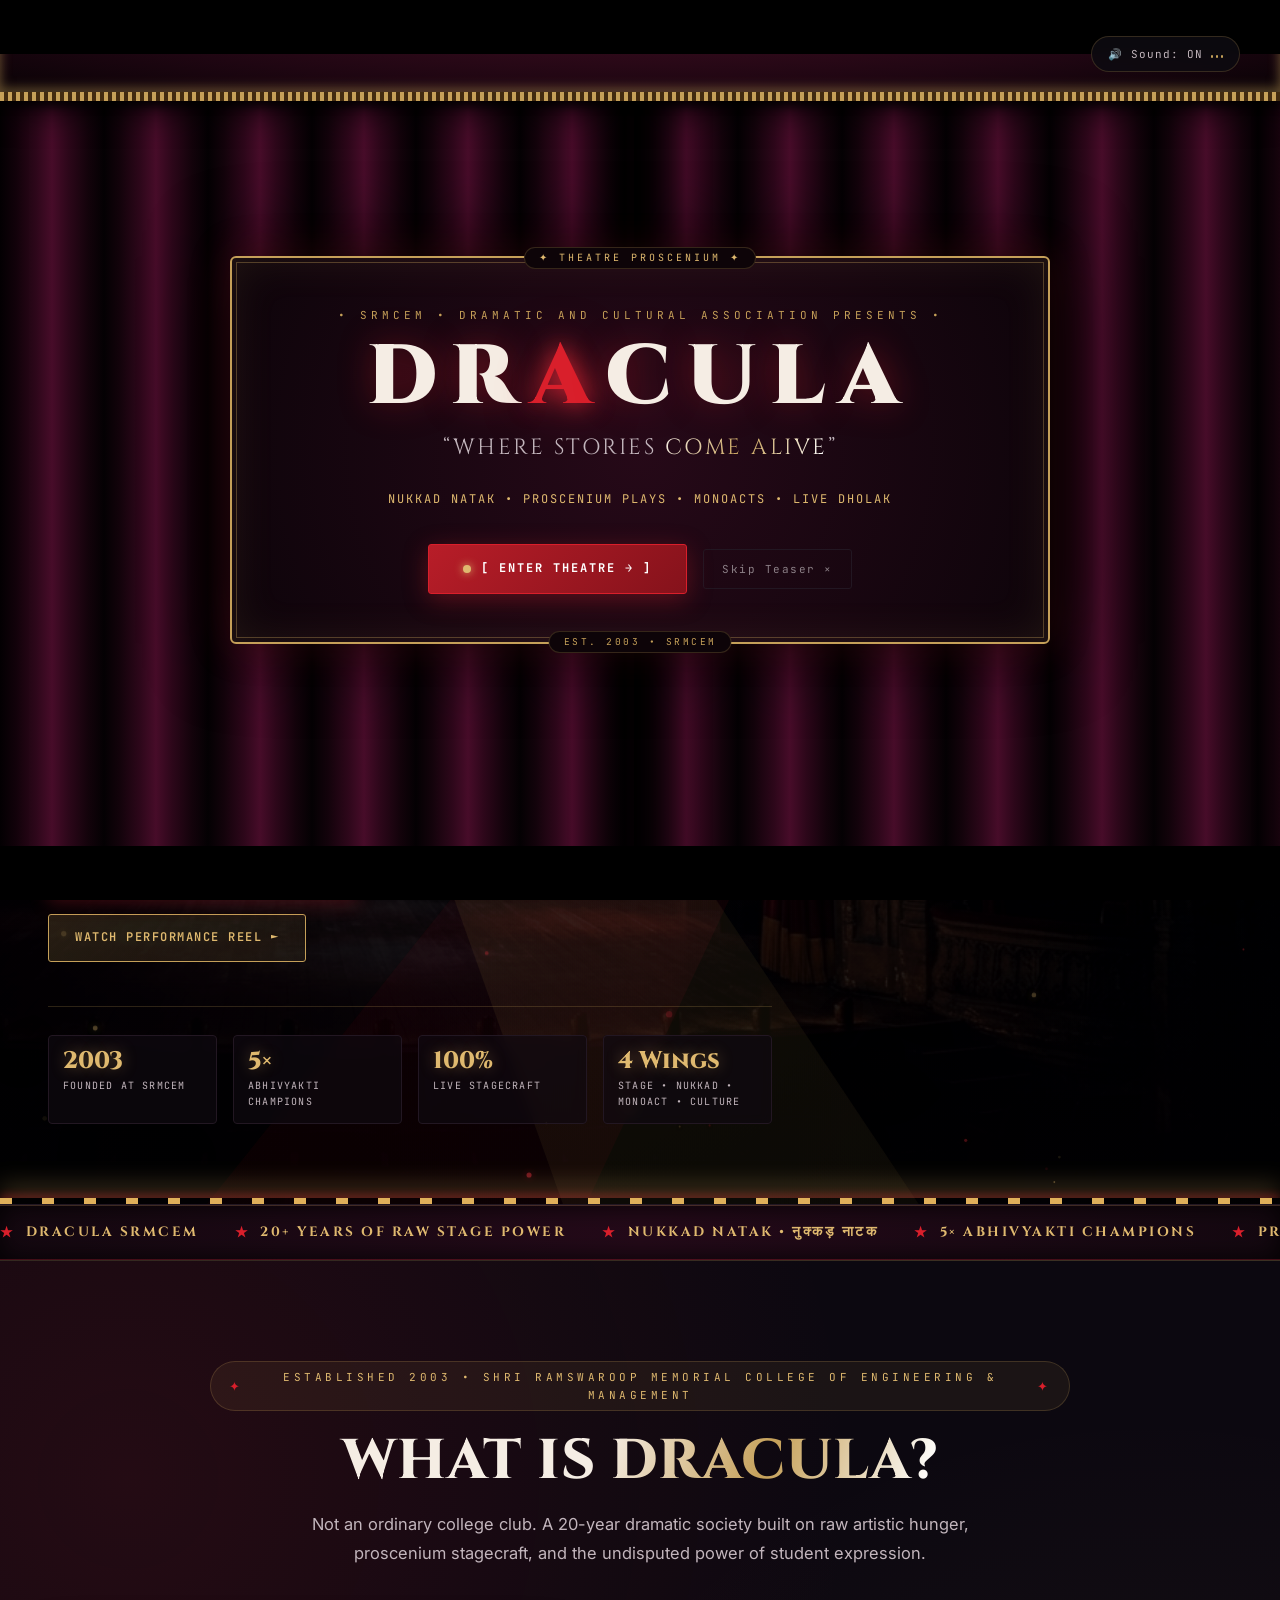
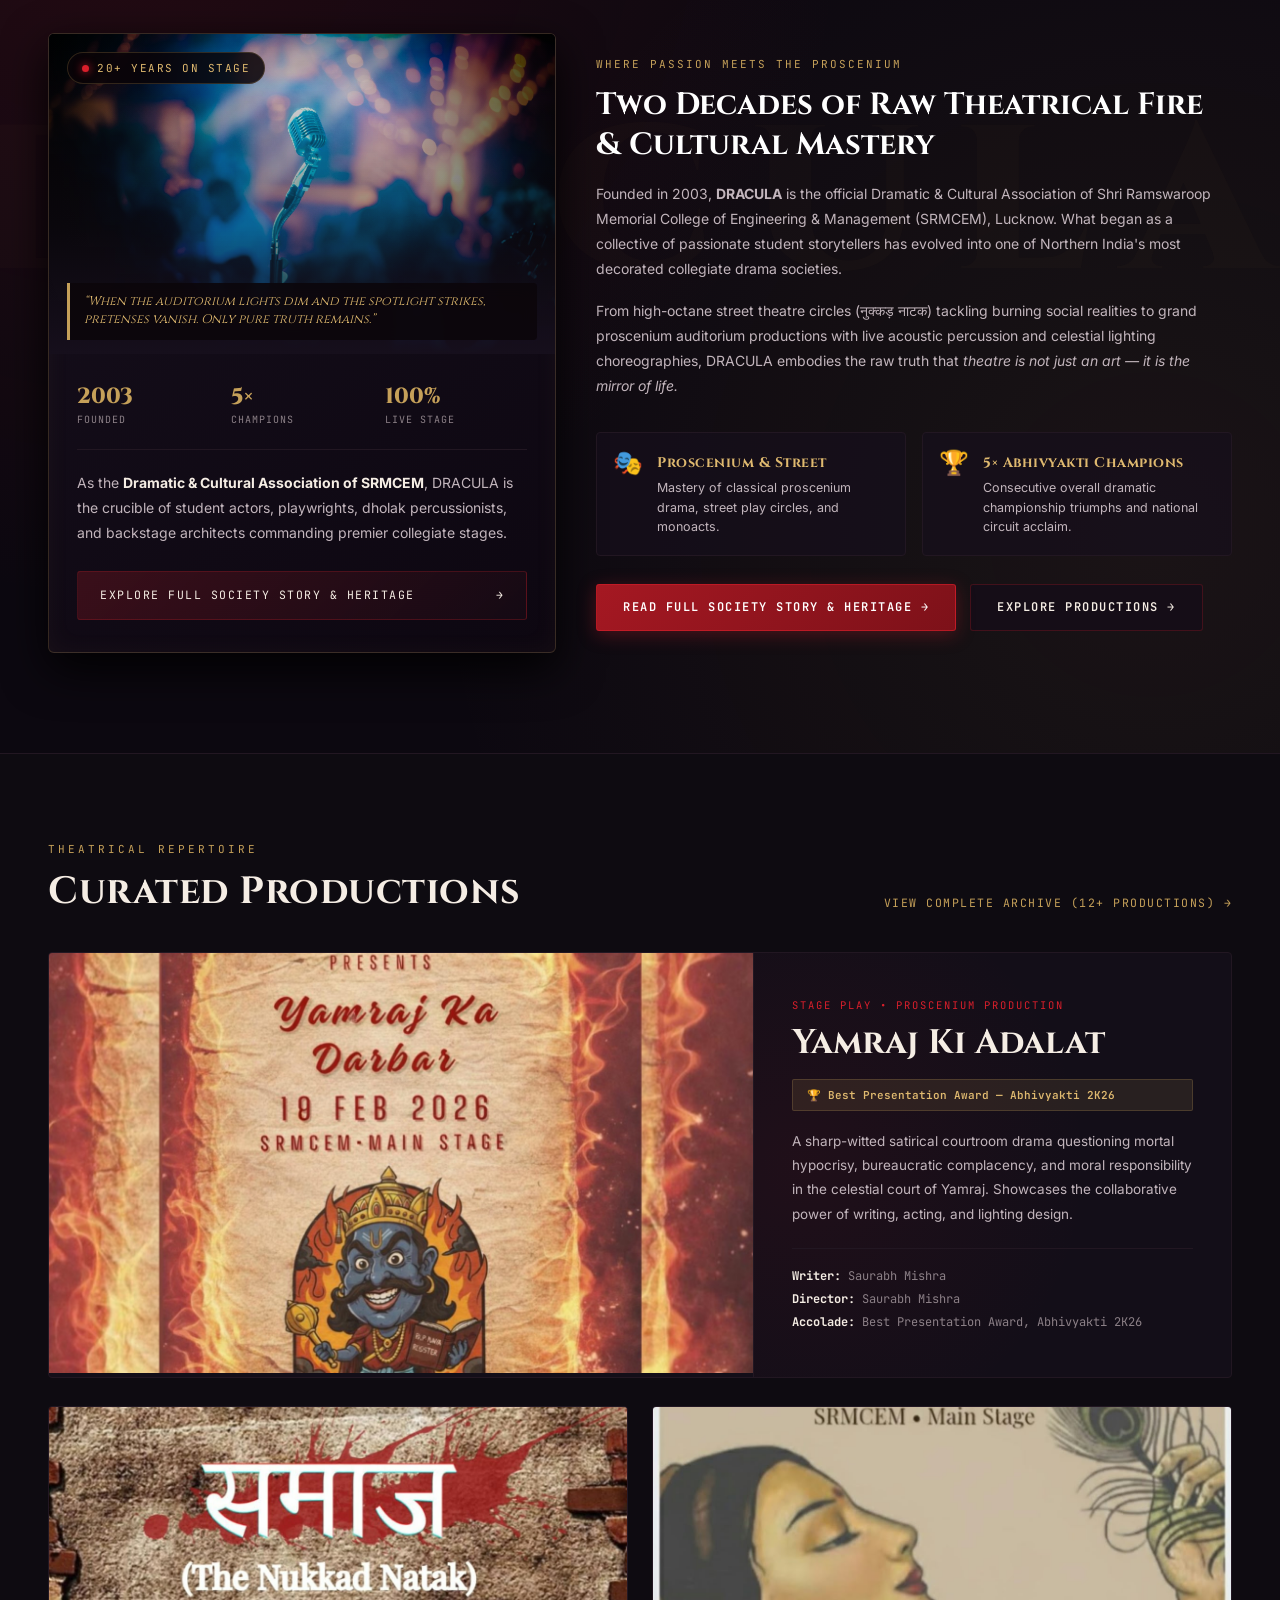
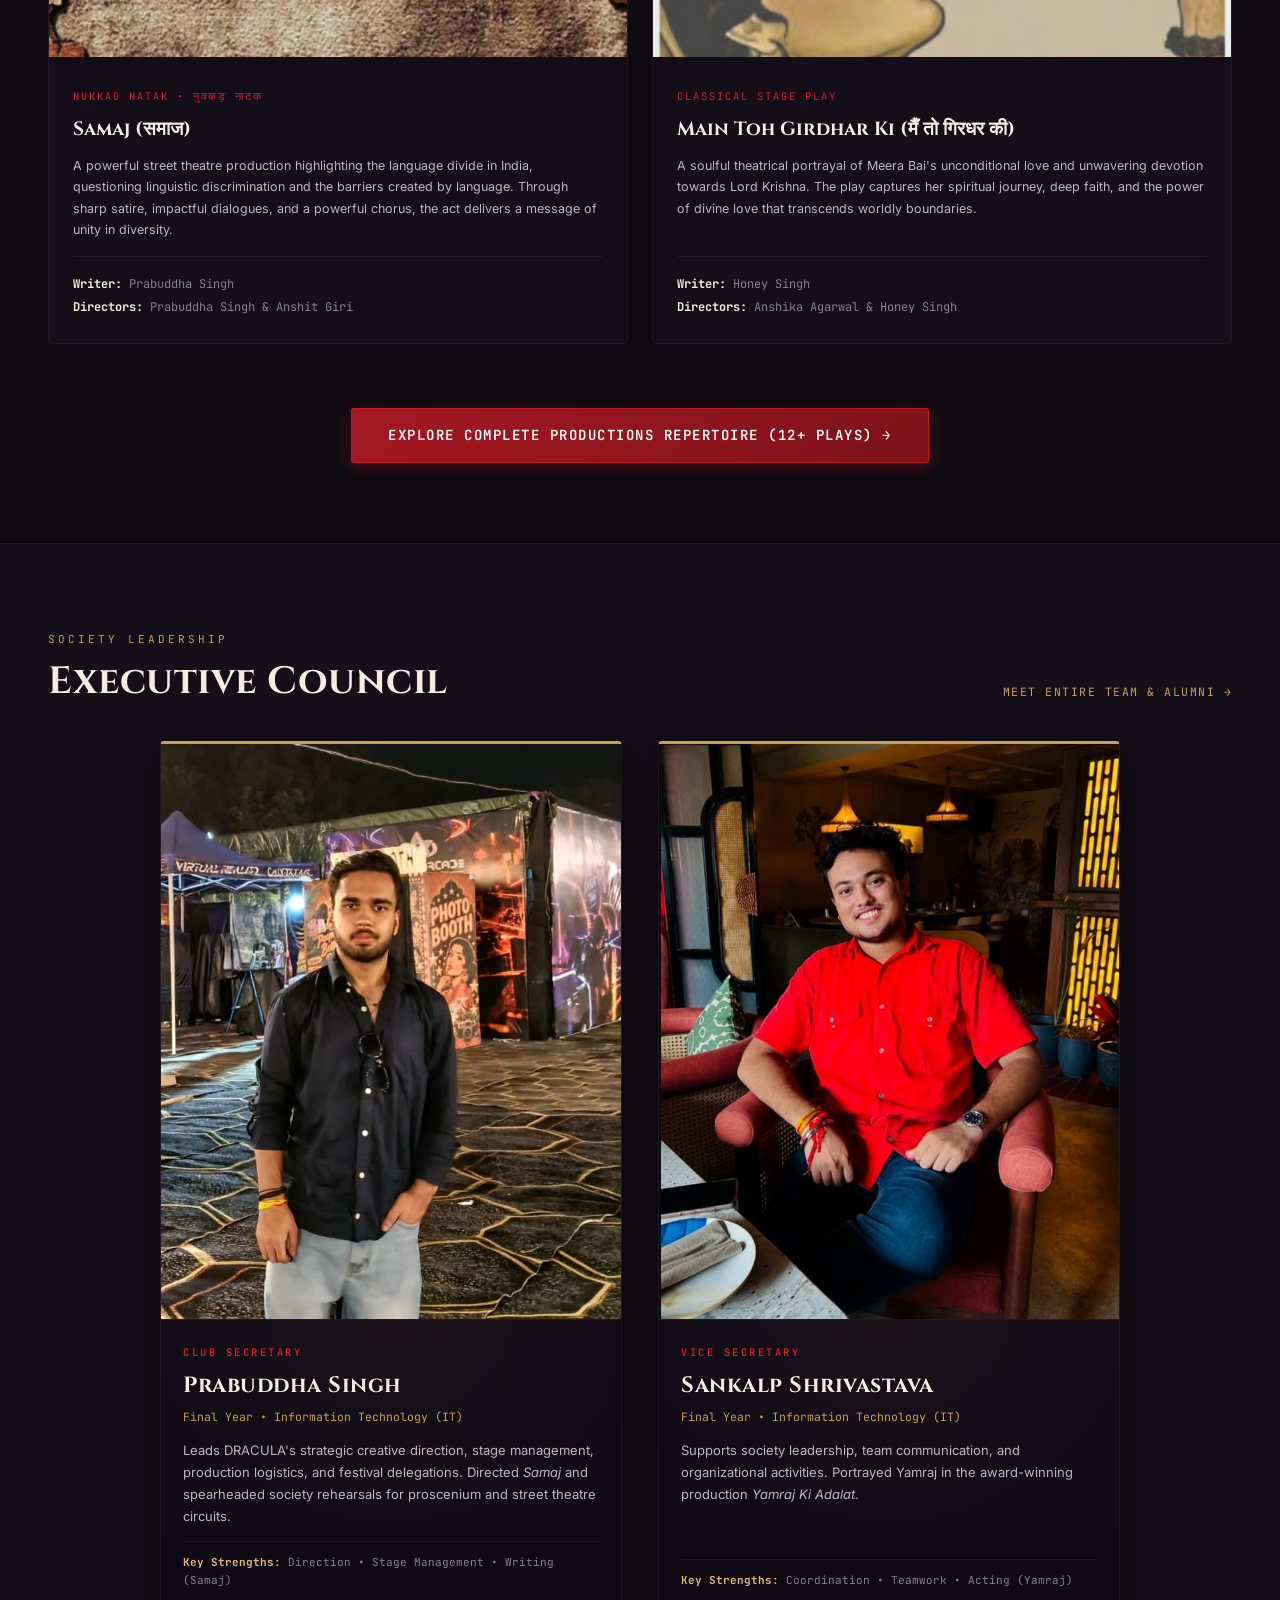
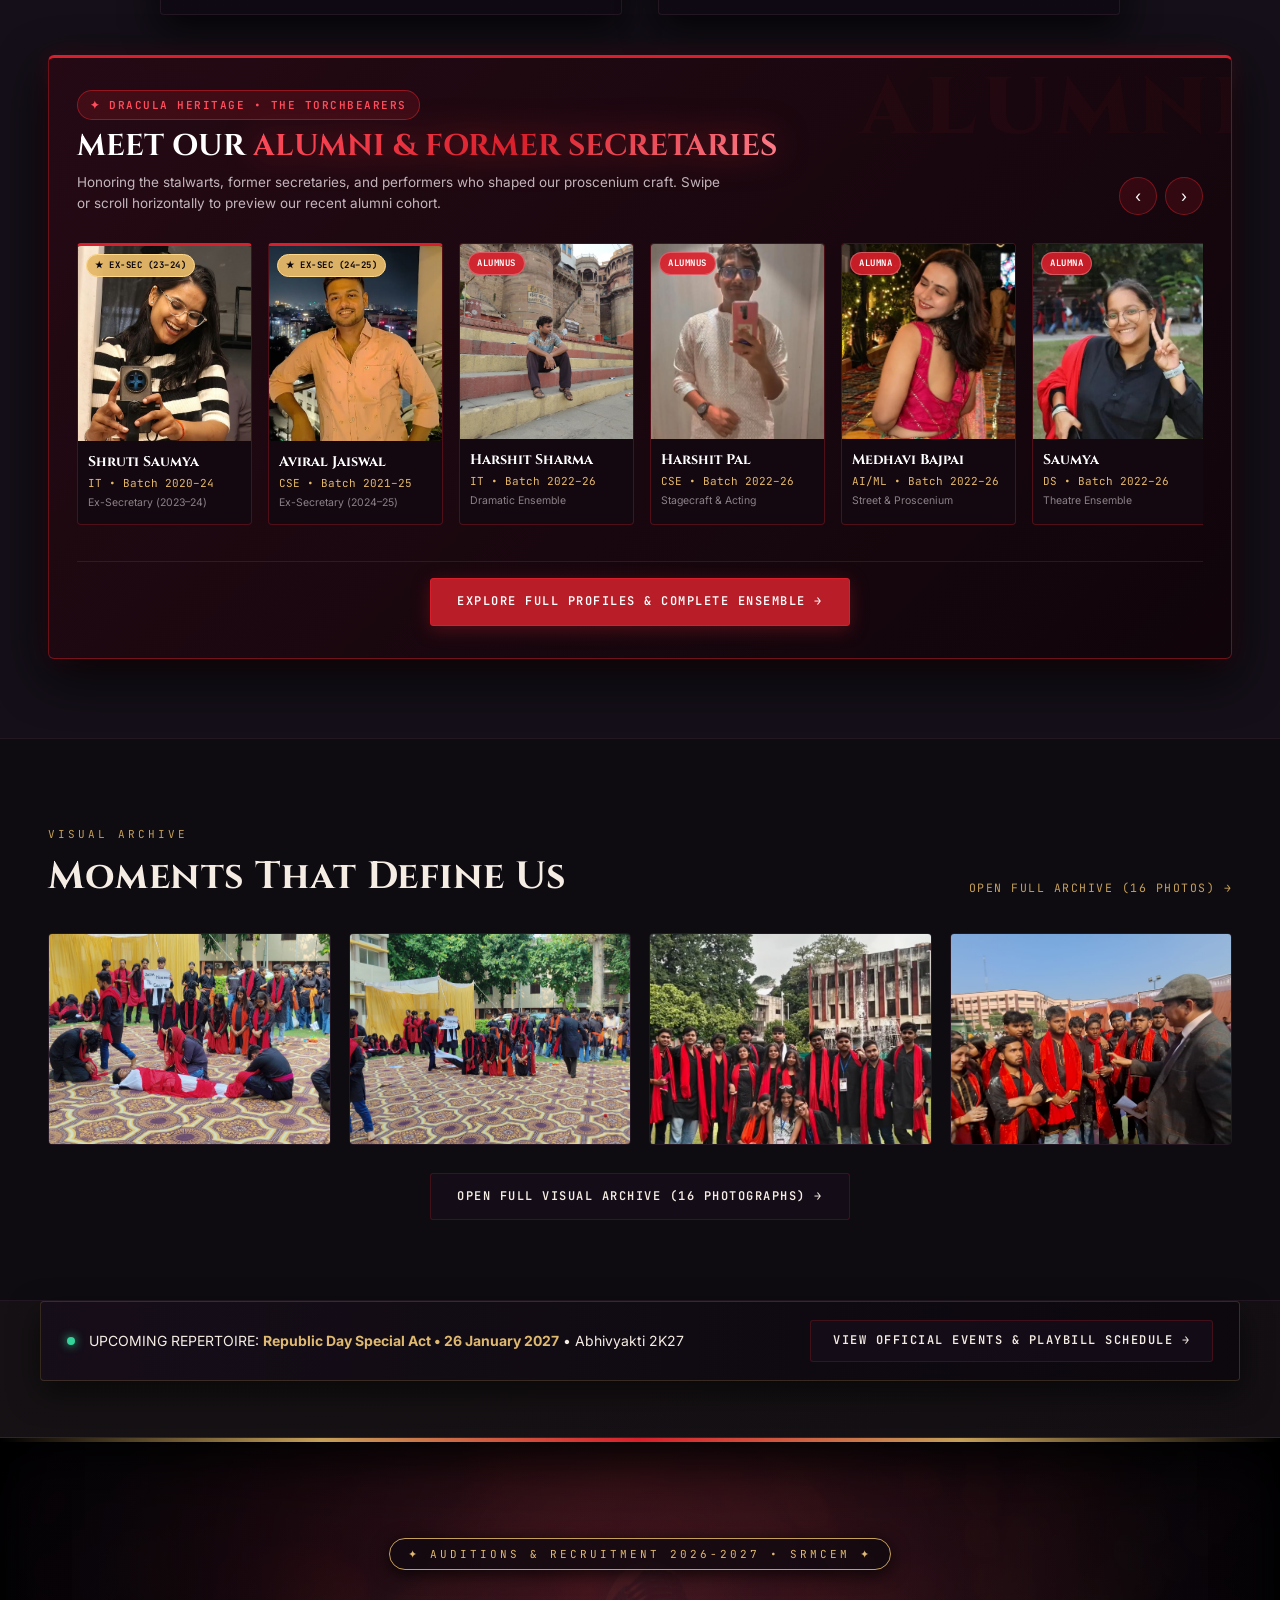
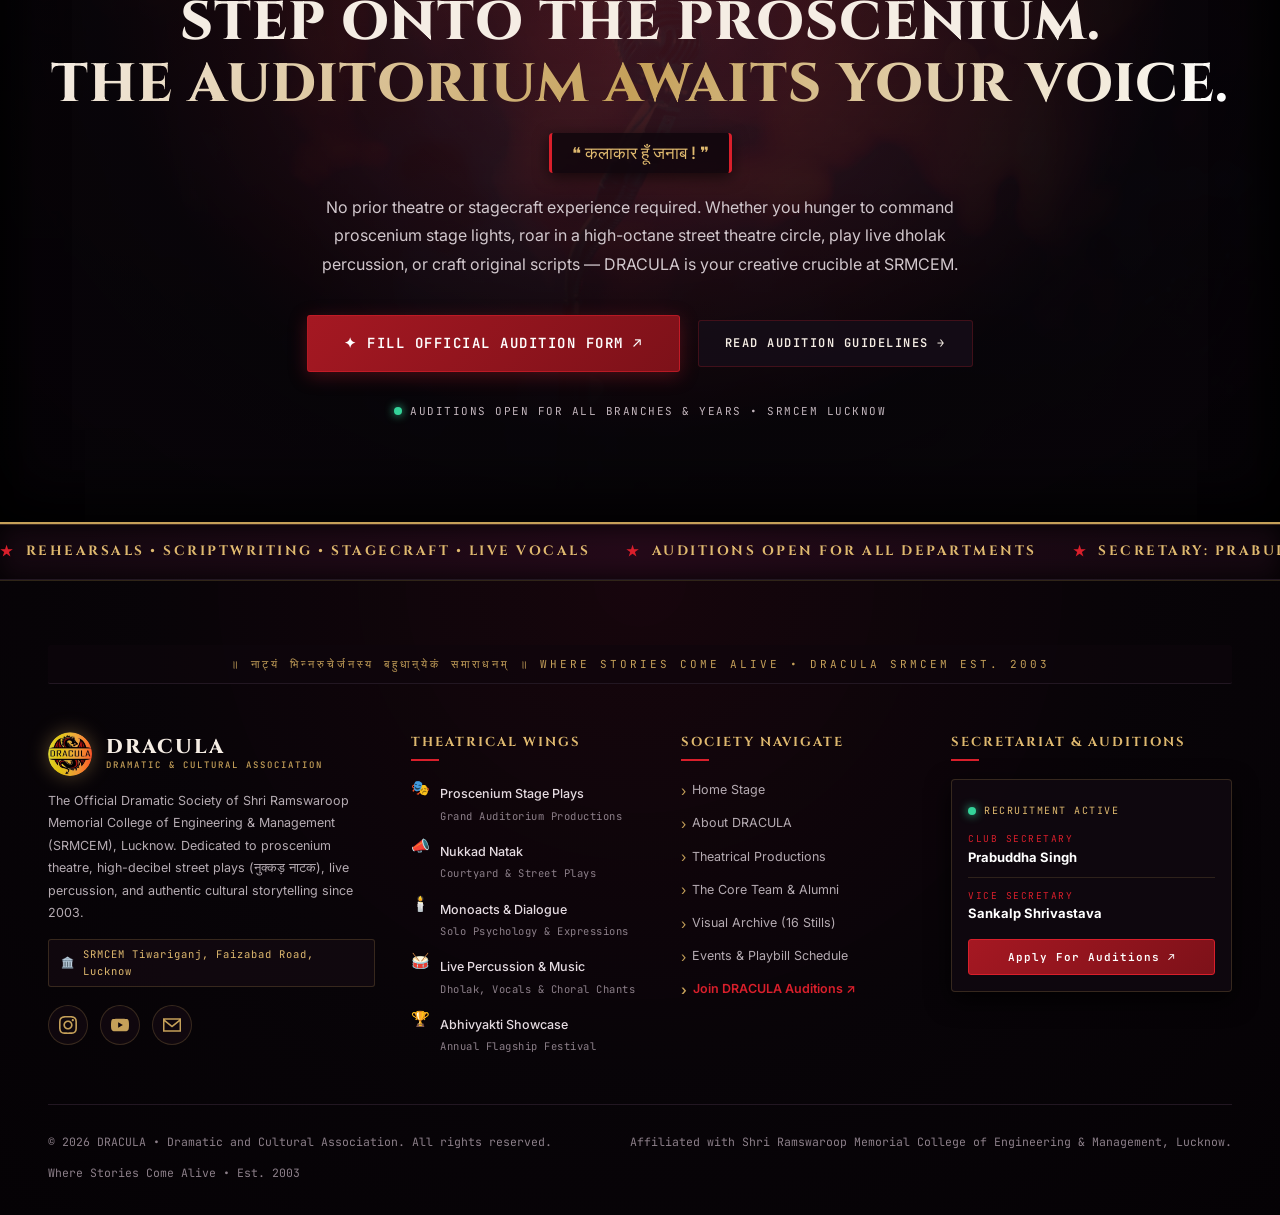
==== index.html @ 4e82a93a "feat(productions): update official descriptions, writers, and directors for Samaj, Main Toh Girdhar " ====
<!DOCTYPE html>
<html lang="en">
<head>
  <meta charset="UTF-8">
  <meta name="viewport" content="width=device-width, initial-scale=1.0">
  <title>DRACULA &mdash; Dramatic &amp; Cultural Association | SRMCEM</title>
  <meta name="description" content="DRACULA is the official Dramatic and Cultural Association of SRMCEM Lucknow. Established in 2003, presenting stage plays, nukkad natak, monoacts, and cultural expressions. 5x Abhivyakti Champions.">
  <link rel="stylesheet" href="style.css?v=20261102h">
  <link rel="icon" type="image/png" href="images/logo/dracula-logo.png">
</head>
<body>

  <!-- ========================================================
       CINEMATIC THEATRICAL TEASER INTRO OVERLAY
       (First Interface on Arrival; Replayable via Teaser button)
       ======================================================== -->
  <div class="intro-overlay" id="introOverlay">
    <div class="cinematic-letterbox-top"></div>
    <div class="cinematic-letterbox-bottom"></div>
    <div class="stage-spotlight-beam"></div>
    <canvas id="trailerEmberCanvas"></canvas>

    <!-- Top Velvet Drapery Valance -->
    <div class="theatre-valance"></div>

    <!-- Velvet Curtains -->
    <div class="intro-curtain left"></div>
    <div class="intro-curtain right"></div>

    <!-- Sound Toggle -->
    <button class="trailer-sound-toggle" id="soundToggleBtn" aria-label="Toggle Sound">&#128266; Sound: ON</button>

    <!-- Center Stage Teaser Title Sequence -->
    <div class="intro-center">
      <div class="intro-proscenium-frame">
        <div class="intro-presents">&bull; SRMCEM &bull; DRAMATIC AND CULTURAL ASSOCIATION PRESENTS &bull;</div>
        <h1 class="intro-title">DR<span class="intro-blood-a">A</span>CULA</h1>
        <p class="intro-tagline">&ldquo;WHERE STORIES <span class="shine-gold">COME ALIVE</span>&rdquo;</p>
        <div class="intro-act-text" id="trailerActText">A LEGACY OF EXPRESSION SINCE 2003...</div>

        <div class="intro-controls-row">
          <button class="intro-btn" id="enterTheatreBtn">
            <span class="btn-cue-dot"></span> [ ENTER THEATRE &rarr; ]
          </button>
          <button class="intro-skip-btn" id="skipIntroBtn">Skip Teaser &times;</button>
        </div>
      </div>
    </div>
  </div>

  <div class="site-wrapper">
    <!-- ========================================================
         TOPBAR NAVIGATION
         ======================================================== -->
    <header class="topbar">
      <a class="brand" href="index.html">
        <img src="images/logo/dracula-logo.png" alt="Dracula Logo" class="brand-logo-img">
        <span>DRACULA<small>DRAMATIC &amp; CULTURAL ASSOCIATION &bull; SRMCEM</small></span>
      </a>

      <nav class="nav" id="nav">
        <a class="active" href="index.html">Home</a>
        <a href="about.html">About</a>
        <a href="productions.html">Productions</a>
        <a href="team.html">Team</a>
        <a href="gallery.html">Gallery</a>
        <a href="events.html">Events</a>
        <button class="topbar-sound-btn" id="navSoundBtn" aria-label="Toggle Sound">&#128266; Sound: ON</button>
        <a class="join-pill" href="https://docs.google.com/forms/d/e/1FAIpQLScNVNNVYDhJS2Orz6kTbKbEXBGYG7ORQNZbVJI6dVX08TQCDQ/viewform" target="_blank" rel="noopener">Join DRACULA &#8599;</a>
        <a class="replay-btn replay-intro-btn" href="#" title="Replay Trailer">&#8634; Teaser</a>
      </nav>

      <button class="menu" id="menu" aria-label="Open menu">&#9776;</button>
    </header>

    <main>
      <!-- ========================================================
           HERO SECTION &mdash; PROSCENIUM THEATRICAL OPENING
           ======================================================== -->
      <section class="hero" id="hero">
        <div class="hero-stage-footlights" aria-hidden="true"></div>
        <div class="proscenium-arch"></div>
        <div class="stage-spotlight-follower"></div>
        <canvas id="heroStageCanvas" class="hero-stage-canvas"></canvas>
        <div class="hero-backdrop"></div>
        <div class="hero-copy">
          <div class="hero-eyebrow">
            <span>&#127917;</span> Dramatic &amp; Cultural Association &bull; SRMCEM Est. 2003
          </div>

          <div class="next-show-banner">
            <span class="next-show-pulse"></span>
            <span class="next-show-label">SEASON 2026-2027:</span>
            <strong>Now in Active Rehearsals</strong>
            <span class="next-show-date">&bull; Next: Republic Day Act (26 Jan 2027)</span>
          </div>

          <h1>WE DON'T JUST TELL STORIES. <span class="shine-gold">WE MAKE THEM COME ALIVE.</span></h1>
          
          <div class="theatre-hindi-callout">
            <span class="shloka-decor">&#10077;</span>
            <span class="hindi-text">&#2325;&#2354;&#2366;&#2325;&#2366;&#2352; &#2361;&#2370;&#2305; &#2332;&#2344;&#2366;&#2348; !</span>
            <span class="shloka-decor">&#10078;</span>
          </div>

          <p class="hero-sub">
            Where Stories Come Alive. From heart-pounding proscenium dramas to roaring street play circles, <em>DRACULA</em> is the crucible of expression, discipline, and storytelling at Shri Ramswaroop Memorial College of Engineering &amp; Management.
          </p>
          <div class="hero-actions">
            <a class="btn primary" href="https://docs.google.com/forms/d/e/1FAIpQLScNVNNVYDhJS2Orz6kTbKbEXBGYG7ORQNZbVJI6dVX08TQCDQ/viewform" target="_blank" rel="noopener">
              Join DRACULA &mdash; Audition Form &#8599;
            </a>
            <a class="btn" href="#productions">
              Explore Productions &darr;
            </a>
            <a class="btn gold" href="#" id="openVideoBtn">
              Watch Performance Reel &#9658;
            </a>
          </div>

          <div class="hero-badge-row">
            <div class="hero-badge-item">
              <strong class="counter-number" data-target="2003">2003</strong>
              <span>Founded at SRMCEM</span>
            </div>
            <div class="hero-badge-item">
              <strong class="counter-number" data-target="5">5&times;</strong>
              <span>Abhivyakti Champions</span>
            </div>
            <div class="hero-badge-item">
              <strong class="counter-number" data-target="100">100%</strong>
              <span>Live Stagecraft</span>
            </div>
            <div class="hero-badge-item">
              <strong class="counter-number" data-target="4">4 Wings</strong>
              <span>Stage &bull; Nukkad &bull; Monoact &bull; Culture</span>
            </div>
          </div>
        </div>
      </section>

      <!-- ========================================================
           INFINITE THEATRICAL MARQUEE STRIP
           ======================================================== -->
      <div class="theatre-marquee-strip" aria-hidden="true">
        <div class="theatre-marquee-track">
          <span><span class="star">&#9733;</span> DRACULA SRMCEM</span>
          <span><span class="star">&#9733;</span> 20+ YEARS OF RAW STAGE POWER</span>
          <span><span class="star">&#9733;</span> NUKKAD NATAK &bull; &#2344;&#2369;&#2325;&#2381;&#2325;&#2337;&#2364; &#2344;&#2366;&#2335;&#2325;</span>
          <span><span class="star">&#9733;</span> 5&times; ABHIVYAKTI CHAMPIONS</span>
          <span><span class="star">&#9733;</span> PROSCENIUM STAGE PLAYS</span>
          <span><span class="star">&#9733;</span> MONOACTS &amp; DIALOGUE</span>
          <span><span class="star">&#9733;</span> LIVE DHOLAK &amp; VOCAL CHORUS</span>
          <span><span class="star">&#9733;</span> WHERE STORIES COME ALIVE</span>
          <!-- Seamless loop clone -->
          <span><span class="star">&#9733;</span> DRACULA SRMCEM</span>
          <span><span class="star">&#9733;</span> 20+ YEARS OF RAW STAGE POWER</span>
          <span><span class="star">&#9733;</span> NUKKAD NATAK &bull; &#2344;&#2369;&#2325;&#2381;&#2325;&#2337;&#2364; &#2344;&#2366;&#2335;&#2325;</span>
          <span><span class="star">&#9733;</span> 5&times; ABHIVYAKTI CHAMPIONS</span>
          <span><span class="star">&#9733;</span> PROSCENIUM STAGE PLAYS</span>
          <span><span class="star">&#9733;</span> MONOACTS &amp; DIALOGUE</span>
          <span><span class="star">&#9733;</span> LIVE DHOLAK &amp; VOCAL CHORUS</span>
          <span><span class="star">&#9733;</span> WHERE STORIES COME ALIVE</span>
        </div>
      </div>

      <!-- ========================================================
           CURATED THEATRICAL ABOUT SPOTLIGHT
           ======================================================== -->
      <section class="royal-about-showcase" id="about">
        <div class="royal-section-watermark">DRACULA</div>
        <div class="royal-about-container">
          <div class="royal-section-header">
            <div class="royal-crest-pill">
              <span class="crest-sparkle">&#10022;</span>
              ESTABLISHED 2003 &bull; SHRI RAMSWAROOP MEMORIAL COLLEGE OF ENGINEERING &amp; MANAGEMENT
              <span class="crest-sparkle">&#10022;</span>
            </div>
            <h2 class="royal-section-title">
              WHAT IS <span class="shine-gold">DRACULA?</span>
            </h2>
            <p class="royal-section-subtitle">
              Not an ordinary college club. A 20-year dramatic society built on raw artistic hunger, proscenium stagecraft, and the undisputed power of student expression.
            </p>
          </div>

          <div class="royal-about-split">
            <!-- LEFT: PROSCENIUM STAGEPORTAL CARD -->
            <div class="royal-stageportal-card tilt-card">
              <div class="card-glare"></div>
              <div class="stageportal-img-wrap">
                <img src="images/hero/grand-theatre.jpg" alt="DRACULA Proscenium Stage at SRMCEM" class="stageportal-img">
                <div class="stageportal-vignette"></div>
                <div class="stageportal-badge">
                  <span class="live-dot"></span> 20+ YEARS ON STAGE
                </div>
                <div class="stageportal-quote-strip">
                  <p>&ldquo;When the auditorium lights dim and the spotlight strikes, pretenses vanish. Only pure truth remains.&rdquo;</p>
                </div>
              </div>
              <div class="stageportal-body">
                <div class="stageportal-meta-row">
                  <div class="meta-item">
                    <span class="meta-num counter-number" data-target="2003">2003</span>
                    <span class="meta-lbl">Founded</span>
                  </div>
                  <div class="meta-item">
                    <span class="meta-num counter-number" data-target="5">5&times;</span>
                    <span class="meta-lbl">Champions</span>
                  </div>
                  <div class="meta-item">
                    <span class="meta-num counter-number" data-target="100">100%</span>
                    <span class="meta-lbl">Live Stage</span>
                  </div>
                </div>
                <p class="stageportal-desc">
                  As the <strong>Dramatic &amp; Cultural Association of SRMCEM</strong>, DRACULA is the crucible of student actors, playwrights, dholak percussionists, and backstage architects commanding premier collegiate stages.
                </p>
                <a class="royal-cta-btn" href="about.html">
                  <span>Explore Full Society Story &amp; Heritage</span>
                  <span class="btn-arrow">&rarr;</span>
                </a>
              </div>
            </div>

            <!-- RIGHT: ELEGANT EDITORIAL INTRODUCTION (MINIMAL & BALANCED) -->
            <div class="royal-about-editorial">
              <div class="eyebrow" style="color:var(--drac-gold); font-size:11px; letter-spacing:2px; margin-bottom:12px;">WHERE PASSION MEETS THE PROSCENIUM</div>
              <h3 style="font-family:var(--font-cinzel); font-size:clamp(22px, 2.4vw, 32px); color:#fff; line-height:1.3; margin-bottom:16px;">
                Two Decades of Raw Theatrical Fire &amp; Cultural Mastery
              </h3>
              <p style="font-size:14px; color:var(--drac-text-secondary); line-height:1.8; margin-bottom:16px;">
                Founded in 2003, <strong>DRACULA</strong> is the official Dramatic &amp; Cultural Association of Shri Ramswaroop Memorial College of Engineering &amp; Management (SRMCEM), Lucknow. What began as a collective of passionate student storytellers has evolved into one of Northern India's most decorated collegiate drama societies.
              </p>
              <p style="font-size:14px; color:var(--drac-text-secondary); line-height:1.8; margin-bottom:20px;">
                From high-octane street theatre circles (&#2344;&#2369;&#2325;&#2381;&#2325;&#2337;&#2364; &#2344;&#2366;&#2335;&#2325;) tackling burning social realities to grand proscenium auditorium productions with live acoustic percussion and celestial lighting choreographies, DRACULA embodies the raw truth that <em>theatre is not just an art &mdash; it is the mirror of life.</em>
              </p>

              <div class="royal-about-highlights-grid">
                <div class="highlight-item">
                  <span class="highlight-icon">&#127917;</span>
                  <div>
                    <strong>Proscenium &amp; Street</strong>
                    <p>Mastery of classical proscenium drama, street play circles, and monoacts.</p>
                  </div>
                </div>
                <div class="highlight-item">
                  <span class="highlight-icon">&#127942;</span>
                  <div>
                    <strong>5&times; Abhivyakti Champions</strong>
                    <p>Consecutive overall dramatic championship triumphs and national circuit acclaim.</p>
                  </div>
                </div>
              </div>

              <div style="margin-top:28px; display:flex; flex-wrap:wrap; gap:14px;">
                <a class="btn primary" href="about.html">Read Full Society Story &amp; Heritage &rarr;</a>
                <a class="btn" href="productions.html">Explore Productions &rarr;</a>
              </div>
            </div>
          </div>
        </div>
      </section>

      <!-- ========================================================
           CURATED THEATRICAL PORTFOLIO (PRODUCTIONS HIGHLIGHTS)
           ======================================================== -->
      <section class="portfolio-section" id="productions">
        <div class="portfolio-container">
          <div class="section-head">
            <div>
              <span class="eyebrow">Theatrical Repertoire</span>
              <h2>Curated Productions</h2>
            </div>
            <a class="text-link" href="productions.html">View Complete Archive (12+ Productions) &rarr;</a>
          </div>

          <div class="portfolio-layout">
            <!-- 01. Flagship Spotlight: Yamraj Ki Adalat -->
            <article class="featured-prod-hero" data-prod="yamraj">
              <div class="featured-prod-img-wrap">
                <img src="images/productions/yamraj-ki-adalat.jpg" alt="Yamraj Ki Adalat Stage Play Climax">
              </div>
              <div class="featured-prod-content">
                <span class="prod-tag">Stage Play &bull; Proscenium Production</span>
                <h3>Yamraj Ki Adalat</h3>
                <div class="prod-award-badge">
                  &#127942; Best Presentation Award &mdash; Abhivyakti 2K26
                </div>
                <p>
                  A sharp-witted satirical courtroom drama questioning mortal hypocrisy, bureaucratic complacency, and moral responsibility in the celestial court of Yamraj. Showcases the collaborative power of writing, acting, and lighting design.
                </p>
                <div class="prod-credits-list">
                  <div><strong>Writer:</strong> Saurabh Mishra</div>
                  <div><strong>Director:</strong> Saurabh Mishra</div>
                  <div><strong>Accolade:</strong> Best Presentation Award, Abhivyakti 2K26</div>
                </div>
              </div>
            </article>

            <!-- Curated Signature Highlights: Samaj & Main Toh Girdhar Ki -->
            <div class="prod-secondary-grid" style="grid-template-columns:repeat(auto-fit, minmax(min(100%, 320px), 1fr));">
              <!-- Samaj (&#2360;&#2350;&#2366;&#2332;) -->
              <article class="prod-card" data-prod="samaj">
                <div class="prod-card-img-wrap">
                  <img src="images/productions/samaj.jpg" alt="Samaj Nukkad Natak Street Play">
                </div>
                <div class="prod-card-body">
                  <div>
                    <span class="prod-tag">Nukkad Natak &bull; &#2344;&#2369;&#2325;&#2381;&#2325;&#2337;&#2364; &#2344;&#2366;&#2335;&#2325;</span>
                    <h4>Samaj (&#2360;&#2350;&#2366;&#2332;)</h4>
                    <p>
                      A powerful street theatre production highlighting the language divide in India, questioning linguistic discrimination and the barriers created by language. Through sharp satire, impactful dialogues, and a powerful chorus, the act delivers a message of unity in diversity.
                    </p>
                  </div>
                  <div class="prod-credits-list">
                    <div><strong>Writer:</strong> Prabuddha Singh</div>
                    <div><strong>Directors:</strong> Prabuddha Singh &amp; Anshit Giri</div>
                  </div>
                </div>
              </article>

              <!-- Main Toh Girdhar Ki -->
              <article class="prod-card" data-prod="girdhar">
                <div class="prod-card-img-wrap">
                  <img src="images/productions/girdhar.jpg" alt="Main Toh Girdhar Ki Stage Play">
                </div>
                <div class="prod-card-body">
                  <div>
                    <span class="prod-tag">Classical Stage Play</span>
                    <h4>Main Toh Girdhar Ki (&#2350;&#2376;&#2305; &#2340;&#2379; &#2327;&#2367;&#2352;&#2343;&#2352; &#2325;&#2368;)</h4>
                    <p>
                      A soulful theatrical portrayal of Meera Bai's unconditional love and unwavering devotion towards Lord Krishna. The play captures her spiritual journey, deep faith, and the power of divine love that transcends worldly boundaries.
                    </p>
                  </div>
                  <div class="prod-credits-list">
                    <div><strong>Writer:</strong> Honey Singh</div>
                    <div><strong>Directors:</strong> Anshika Agarwal &amp; Honey Singh</div>
                  </div>
                </div>
              </article>
            </div>

            <!-- Direct Gateway to Complete Repertoire -->
            <div style="text-align:center; margin-top:36px;">
              <a class="btn primary" href="productions.html" style="font-size:14px; padding:15px 36px;">
                Explore Complete Productions Repertoire (12+ Plays) &rarr;
              </a>
            </div>
          </div>
        </div>
      </section>

      <!-- ========================================================
           CORE TEAM SECTION &mdash; EXECUTIVE LEADERSHIP
           ======================================================== -->
      <section class="team-section" id="team">
        <div class="team-container">
          <div class="section-head">
            <div>
              <span class="eyebrow">Society Leadership</span>
              <h2>Executive Council</h2>
            </div>
            <a class="text-link" href="team.html">Meet Entire Team &amp; Alumni &rarr;</a>
          </div>

          <div class="team-executive-grid">
            <!-- 01. Prabuddha Singh -->
            <article class="team-person-card">
              <div class="team-person-img-wrap">
                <img src="images/team/prabuddha.jpg" alt="Prabuddha Singh &mdash; Club Secretary" class="person-img-prabuddha">
              </div>
              <div class="team-person-details">
                <div>
                  <div class="team-role-eyebrow">CLUB SECRETARY</div>
                  <h3 class="team-person-name">Prabuddha Singh</h3>
                  <div class="team-dept-year">Final Year &bull; Information Technology (IT)</div>
                  <p class="team-person-bio">
                    Leads DRACULA's strategic creative direction, stage management, production logistics, and festival delegations. Directed <em>Samaj</em> and spearheaded society rehearsals for proscenium and street theatre circuits.
                  </p>
                </div>
                <div class="team-key-credits">
                  <strong>Key Strengths:</strong> Direction &bull; Stage Management &bull; Writing (Samaj)
                </div>
              </div>
            </article>

            <!-- 02. Sankalp Shrivastava -->
            <article class="team-person-card">
              <div class="team-person-img-wrap">
                <img src="images/team/member-2.jpg" alt="Sankalp Shrivastava &mdash; Vice Secretary" class="person-img-sankalp">
              </div>
              <div class="team-person-details">
                <div>
                  <div class="team-role-eyebrow">VICE SECRETARY</div>
                  <h3 class="team-person-name">Sankalp Shrivastava</h3>
                  <div class="team-dept-year">Final Year &bull; Information Technology (IT)</div>
                  <p class="team-person-bio">
                    Supports society leadership, team communication, and organizational activities. Portrayed Yamraj in the award-winning production <em>Yamraj Ki Adalat</em>.
                  </p>
                </div>
                <div class="team-key-credits">
                  <strong>Key Strengths:</strong> Coordination &bull; Teamwork &bull; Acting (Yamraj)
                </div>
              </div>
            </article>
          </div>

                    <!-- ALUMNI SPOTLIGHT: CRIMSON RED PREVIEW WITH HORIZONTAL SIDE-SCROLL -->
          <div class="alumni-preview-section theatre-reveal" id="alumniPreview">
            <div class="alumni-preview-header">
              <div>
                <span class="alumni-red-badge">&#10022; DRACULA HERITAGE &bull; THE TORCHBEARERS</span>
                <h3 class="alumni-preview-title">
                  MEET OUR <span class="shine-crimson">ALUMNI &amp; FORMER SECRETARIES</span>
                </h3>
                <p class="alumni-preview-lead">
                  Honoring the stalwarts, former secretaries, and performers who shaped our proscenium craft. Swipe or scroll horizontally to preview our recent alumni cohort.
                </p>
              </div>
              <div class="alumni-scroll-nav-btns" aria-label="Scroll alumni">
                <button class="alumni-scroll-arrow" id="alumniScrollPrev" title="Previous Alumni" aria-label="Previous Alumni">&lsaquo;</button>
                <button class="alumni-scroll-arrow" id="alumniScrollNext" title="Next Alumni" aria-label="Next Alumni">&rsaquo;</button>
              </div>
            </div>

            <!-- HORIZONTAL SNAP-SCROLL TRACK -->
            <div class="alumni-scroll-track" id="alumniScrollTrack">
              <!-- 01. Shruti Saumya (Former Secretary 2023-24) -->
              <a class="alumni-scroll-card sec-card" href="team.html#alumni" title="Shruti Saumya &mdash; Ex-Secretary (2023&ndash;24)">
                <div class="alumni-scroll-img-wrap">
                  <img src="images/team/SHRUTI.jpg" alt="Shruti Saumya" class="alumni-img-shruti" loading="lazy">
                  <span class="alumni-scroll-badge gold-badge">&#9733; Ex-Sec (23&ndash;24)</span>
                </div>
                <div class="alumni-scroll-info">
                  <div class="alumni-scroll-name">Shruti Saumya</div>
                  <div class="alumni-scroll-dept">IT &bull; Batch 2020&ndash;24</div>
                  <div class="alumni-scroll-batch">Ex-Secretary (2023&ndash;24)</div>
                </div>
              </a>

              <!-- 02. Aviral Jaiswal (Former Secretary 2024-25) -->
              <a class="alumni-scroll-card sec-card" href="team.html#alumni" title="Aviral Jaiswal &mdash; Ex-Secretary (2024&ndash;25)">
                <div class="alumni-scroll-img-wrap">
                  <img src="images/team/AVIRAL.jpg" alt="Aviral Jaiswal" class="alumni-img-aviral" loading="lazy">
                  <span class="alumni-scroll-badge gold-badge">&#9733; Ex-Sec (24&ndash;25)</span>
                </div>
                <div class="alumni-scroll-info">
                  <div class="alumni-scroll-name">Aviral Jaiswal</div>
                  <div class="alumni-scroll-dept">CSE &bull; Batch 2021&ndash;25</div>
                  <div class="alumni-scroll-batch">Ex-Secretary (2024&ndash;25)</div>
                </div>
              </a>

              <!-- 03. Harshit Sharma -->
              <a class="alumni-scroll-card" href="team.html#alumni" title="Harshit Sharma &mdash; Alumnus">
                <div class="alumni-scroll-img-wrap">
                  <img src="images/team/HARSHIT-SHARMA.jpg" alt="Harshit Sharma" class="alumni-img-harshit-sharma" loading="lazy">
                  <span class="alumni-scroll-badge">Alumnus</span>
                </div>
                <div class="alumni-scroll-info">
                  <div class="alumni-scroll-name">Harshit Sharma</div>
                  <div class="alumni-scroll-dept">IT &bull; Batch 2022&ndash;26</div>
                  <div class="alumni-scroll-batch">Dramatic Ensemble</div>
                </div>
              </a>

              <!-- 04. Harshit Pal -->
              <a class="alumni-scroll-card" href="team.html#alumni" title="Harshit Pal &mdash; Alumnus">
                <div class="alumni-scroll-img-wrap">
                  <img src="images/team/HARSHIT-PAL.jpg" alt="Harshit Pal" class="alumni-img-harshit-pal" loading="lazy">
                  <span class="alumni-scroll-badge">Alumnus</span>
                </div>
                <div class="alumni-scroll-info">
                  <div class="alumni-scroll-name">Harshit Pal</div>
                  <div class="alumni-scroll-dept">CSE &bull; Batch 2022&ndash;26</div>
                  <div class="alumni-scroll-batch">Stagecraft &amp; Acting</div>
                </div>
              </a>

              <!-- 05. Medhavi Bajpai -->
              <a class="alumni-scroll-card" href="team.html#alumni" title="Medhavi Bajpai &mdash; Alumna">
                <div class="alumni-scroll-img-wrap">
                  <img src="images/team/MEDHAVI.jpg" alt="Medhavi Bajpai" class="alumni-img-medhavi" loading="lazy">
                  <span class="alumni-scroll-badge">Alumna</span>
                </div>
                <div class="alumni-scroll-info">
                  <div class="alumni-scroll-name">Medhavi Bajpai</div>
                  <div class="alumni-scroll-dept">AI/ML &bull; Batch 2022&ndash;26</div>
                  <div class="alumni-scroll-batch">Street &amp; Proscenium</div>
                </div>
              </a>

              <!-- 06. Saumya -->
              <a class="alumni-scroll-card" href="team.html#alumni" title="Saumya &mdash; Alumna">
                <div class="alumni-scroll-img-wrap">
                  <img src="images/team/SAUMYA.jpg" alt="Saumya" class="alumni-img-saumya" loading="lazy">
                  <span class="alumni-scroll-badge">Alumna</span>
                </div>
                <div class="alumni-scroll-info">
                  <div class="alumni-scroll-name">Saumya</div>
                  <div class="alumni-scroll-dept">DS &bull; Batch 2022&ndash;26</div>
                  <div class="alumni-scroll-batch">Theatre Ensemble</div>
                </div>
              </a>

              <!-- 07. Honey Singh -->
              <a class="alumni-scroll-card" href="team.html#alumni" title="Honey Singh &mdash; Alumna">
                <div class="alumni-scroll-img-wrap">
                  <img src="images/team/HONEY.jpg" alt="Honey Singh" class="alumni-img-honey" loading="lazy">
                  <span class="alumni-scroll-badge">Alumna</span>
                </div>
                <div class="alumni-scroll-info">
                  <div class="alumni-scroll-name">Honey Singh</div>
                  <div class="alumni-scroll-dept">BBA &bull; Batch 2023&ndash;26</div>
                  <div class="alumni-scroll-batch">Direction &amp; Coordination</div>
                </div>
              </a>

              <!-- 08. Explore All Final Card -->
              <a class="alumni-scroll-more-card" href="team.html#alumni" title="Explore Full Team &amp; Complete Ensemble">
                <div class="alumni-scroll-more-icon">&#127917;</div>
                <strong>Full Ensemble &amp; Crew</strong>
                <span>View all alumni bios, past leaders &amp; complete stage force &rarr;</span>
              </a>
            </div>

            <!-- FOOTER WITH RED CTA BUTTON -->
            <div class="alumni-preview-footer">
              <a class="btn primary btn-crimson-solid" href="team.html#alumni">
                Explore Full Profiles &amp; Complete Ensemble &rarr;
              </a>
            </div>
          </div>
        </div>
      </section>

      <!-- ========================================================
           VISUAL CHRONICLE &mdash; REAL PHOTOGRAPH ARCHIVE HIGHLIGHTS
           ======================================================== -->
      <section class="gallery-section" id="gallery">
        <div class="gallery-container">
          <div class="section-head">
            <div>
              <span class="eyebrow">Visual Archive</span>
              <h2>Moments That Define Us</h2>
            </div>
            <a class="text-link" href="gallery.html">Open Full Archive (16 Photos) &rarr;</a>
          </div>

          <div class="gallery-theatre-grid" style="grid-template-columns:repeat(auto-fit, minmax(min(100%, 250px), 1fr));">
            <div class="gallery-theatre-card" data-gallery-index="0" title="Click to view full photo">
              <img src="images/gallery/photo-01.jpg" alt="DRACULA Stage Performance">
              <div class="gallery-card-hover-cue"><span class="cue-pill">&#128269; VIEW STILL</span></div>
            </div>

            <div class="gallery-theatre-card" data-gallery-index="1" title="Click to view full photo">
              <img src="images/gallery/photo-02.jpg" alt="DRACULA Theatrical Dialogue">
              <div class="gallery-card-hover-cue"><span class="cue-pill">&#128269; VIEW STILL</span></div>
            </div>

            <div class="gallery-theatre-card" data-gallery-index="2" title="Click to view full photo">
              <img src="images/gallery/photo-03.jpg" alt="DRACULA Proscenium Stage">
              <div class="gallery-card-hover-cue"><span class="cue-pill">&#128269; VIEW STILL</span></div>
            </div>

            <div class="gallery-theatre-card" data-gallery-index="3" title="Click to view full photo">
              <img src="images/gallery/photo-04.jpg" alt="DRACULA Performance Ensemble">
              <div class="gallery-card-hover-cue"><span class="cue-pill">&#128269; VIEW STILL</span></div>
            </div>
          </div>

          <div style="text-align:center; margin-top:28px;">
            <a class="btn" href="gallery.html">
              Open Full Visual Archive (16 Photographs) &rarr;
            </a>
          </div>
        </div>
      </section>

      <!-- ========================================================
           UPCOMING EVENT TEASER STRIP (GATEWAY TO EVENTS.HTML)
           ======================================================== -->
      <div class="next-show-teaser-strip theatre-reveal">
        <div class="next-show-teaser-inner">
          <div class="next-show-teaser-left">
            <span class="live-beacon-pulse"></span>
            <span>UPCOMING REPERTOIRE: <strong>Republic Day Special Act &bull; 26 January 2027</strong> &bull; Abhivyakti 2K27</span>
          </div>
          <a class="btn" href="events.html" style="padding:10px 22px; font-size:12px;">
            View Official Events &amp; Playbill Schedule &rarr;
          </a>
        </div>
      </div>

      <!-- ========================================================
           GRAND PROSCENIUM CURTAIN CALL (AUDITIONS & RECRUITMENT)
           Clean, Punchy & Minimal (Zero Redundant Clutter)
           ======================================================== -->
      <section class="join-banner">
        <div class="join-banner-crest">
          <span>&#10022;</span> AUDITIONS &amp; RECRUITMENT 2026-2027 &bull; SRMCEM <span>&#10022;</span>
        </div>
        
        <h2>STEP ONTO THE PROSCENIUM.<br><span class="shine-gold">THE AUDITORIUM AWAITS YOUR VOICE.</span></h2>
        
        <div class="join-banner-hindi">
          &#10077; &#2325;&#2354;&#2366;&#2325;&#2366;&#2352; &#2361;&#2370;&#2305; &#2332;&#2344;&#2366;&#2348; ! &#10078;
        </div>

        <p>
          No prior theatre or stagecraft experience required. Whether you hunger to command proscenium stage lights, roar in a high-octane street theatre circle, play live dholak percussion, or craft original scripts &mdash; DRACULA is your creative crucible at SRMCEM.
        </p>

        <div class="join-banner-actions">
          <a class="btn primary" href="https://docs.google.com/forms/d/e/1FAIpQLScNVNNVYDhJS2Orz6kTbKbEXBGYG7ORQNZbVJI6dVX08TQCDQ/viewform" target="_blank" rel="noopener" style="font-size:14px; padding:16px 36px;">
            &#10022; Fill Official Audition Form &#8599;
          </a>
          <a class="btn" href="join.html">
            Read Audition Guidelines &rarr;
          </a>
        </div>

        <div class="join-banner-status">
          <span class="live-beacon-pulse"></span>
          <span>AUDITIONS OPEN FOR ALL BRANCHES &amp; YEARS &bull; SRMCEM LUCKNOW</span>
        </div>
      </section>

      <!-- ========================================================
           SECONDARY THEATRICAL TICKER MARQUEE
           ======================================================== -->
      <div class="theatre-marquee-strip" aria-hidden="true" style="border-top:1px solid var(--drac-line-gold); border-bottom:1px solid var(--drac-line);">
        <div class="theatre-marquee-track">
          <span><span class="star">&#9733;</span> REHEARSALS &bull; SCRIPTWRITING &bull; STAGECRAFT &bull; LIVE VOCALS</span>
          <span><span class="star">&#9733;</span> AUDITIONS OPEN FOR ALL DEPARTMENTS</span>
          <span><span class="star">&#9733;</span> SECRETARY: PRABUDDHA SINGH &bull; VICE SECRETARY: SANKALP SHRIVASTAVA</span>
          <span><span class="star">&#9733;</span> NO PRIOR EXPERIENCE REQUIRED &bull; PASSION IS THE ONLY TICKET</span>
          <span><span class="star">&#9733;</span> SHRI RAMSWAROOP MEMORIAL COLLEGE OF ENGINEERING &amp; MANAGEMENT</span>
          <!-- Seamless loop clone -->
          <span><span class="star">&#9733;</span> REHEARSALS &bull; SCRIPTWRITING &bull; STAGECRAFT &bull; LIVE VOCALS</span>
          <span><span class="star">&#9733;</span> AUDITIONS OPEN FOR ALL DEPARTMENTS</span>
          <span><span class="star">&#9733;</span> SECRETARY: PRABUDDHA SINGH &bull; VICE SECRETARY: SANKALP SHRIVASTAVA</span>
          <span><span class="star">&#9733;</span> NO PRIOR EXPERIENCE REQUIRED &bull; PASSION IS THE ONLY TICKET</span>
          <span><span class="star">&#9733;</span> SHRI RAMSWAROOP MEMORIAL COLLEGE OF ENGINEERING &amp; MANAGEMENT</span>
        </div>
      </div>
    </main>

    <!-- ========================================================
         THEATRICAL GRAND PLAYBILL FOOTER (4-COLUMN RICH ARCHITECTURE)
         ======================================================== -->
    <footer class="footer">
      <div class="footer-top-strip">
        <span>&#2405; &#2344;&#2366;&#2335;&#2381;&#2351;&#2306; &#2349;&#2367;&#2344;&#2381;&#2344;&#2352;&#2369;&#2330;&#2375;&#2352;&#2381;&#2332;&#2344;&#2360;&#2381;&#2351; &#2348;&#2361;&#2369;&#2343;&#2366;&#2345;&#2381;&#2351;&#2375;&#2325;&#2306; &#2360;&#2350;&#2366;&#2352;&#2366;&#2343;&#2344;&#2350;&#2381; &#2405; WHERE STORIES COME ALIVE &bull; DRACULA SRMCEM EST. 2003</span>
      </div>

      <div class="footer-main">
        <!-- COL 1: SOCIETY EMBLEM & MISSION -->
        <div class="footer-about">
          <a class="brand" href="index.html">
            <img src="images/logo/dracula-logo.png" alt="Dracula Logo" class="brand-logo-img">
            <span>DRACULA<small>DRAMATIC &amp; CULTURAL ASSOCIATION</small></span>
          </a>
          <p>
            The Official Dramatic Society of Shri Ramswaroop Memorial College of Engineering &amp; Management (SRMCEM), Lucknow. Dedicated to proscenium theatre, high-decibel street plays (&#2344;&#2369;&#2325;&#2381;&#2325;&#2337;&#2364; &#2344;&#2366;&#2335;&#2325;), live percussion, and authentic cultural storytelling since 2003.
          </p>
          <div class="footer-campus-badge">
            <span>&#127963;&#65039;</span> SRMCEM Tiwariganj, Faizabad Road, Lucknow
          </div>
          <div class="footer-social-row">
            <a href="https://www.instagram.com/dracula__club/" target="_blank" rel="noopener" class="social-icon" title="Follow DRACULA on Instagram" aria-label="Instagram">
              <svg viewBox="0 0 24 24" width="18" height="18" fill="currentColor"><path d="M12 2.163c3.204 0 3.584.012 4.85.07 3.252.148 4.771 1.691 4.919 4.919.058 1.265.069 1.645.069 4.849 0 3.205-.012 3.584-.069 4.849-.149 3.225-1.664 4.771-4.919 4.919-1.266.058-1.644.07-4.85.07-3.204 0-3.584-.012-4.849-.07-3.26-.149-4.771-1.699-4.919-4.92-.058-1.265-.07-1.644-.07-4.849 0-3.204.013-3.583.07-4.849.149-3.227 1.664-4.771 4.919-4.919 1.266-.057 1.645-.069 4.849-.069zm0-2.163c-3.259 0-3.667.014-4.947.072-4.358.2-6.78 2.618-6.98 6.98-.059 1.281-.073 1.689-.073 4.948 0 3.259.014 3.668.072 4.948.2 4.358 2.618 6.78 6.98 6.98 1.281.058 1.689.072 4.948.072 3.259 0 3.668-.014 4.948-.072 4.354-.2 6.782-2.618 6.979-6.98.059-1.28.073-1.689.073-4.948 0-3.259-.014-3.667-.072-4.947-.196-4.354-2.617-6.78-6.979-6.98-1.281-.059-1.69-.073-4.949-.073zm0 5.838c-3.403 0-6.162 2.759-6.162 6.162s2.759 6.163 6.162 6.163 6.162-2.759 6.162-6.163c0-3.403-2.759-6.162-6.162-6.162zm0 10.162c-2.209 0-4-1.79-4-4 0-2.209 1.791-4 4-4s4 1.791 4 4c0 2.21-1.791 4-4 4zm6.406-11.845c-.796 0-1.441.645-1.441 1.44s.645 1.44 1.441 1.44c.795 0 1.439-.645 1.439-1.44s-.644-1.44-1.439-1.44z"/></svg>
            </a>
            <a href="https://www.youtube.com/@dracula_srmcem" target="_blank" rel="noopener" class="social-icon" title="Subscribe to DRACULA on YouTube" aria-label="YouTube">
              <svg viewBox="0 0 24 24" width="18" height="18" fill="currentColor"><path d="M23.498 6.186a3.016 3.016 0 0 0-2.122-2.136C19.505 3.545 12 3.545 12 3.545s-7.505 0-9.377.505A3.017 3.017 0 0 0 .502 6.186C0 8.07 0 12 0 12s0 3.93.502 5.814a3.016 3.016 0 0 0 2.122 2.136c1.871.505 9.376.505 9.376.505s7.505 0 9.377-.505a3.015 3.015 0 0 0 2.122-2.136C24 15.93 24 12 24 12s0-3.93-.502-5.814zM9.545 15.568V8.432L15.818 12l-6.273 3.568z"/></svg>
            </a>
            <a href="mailto:srmcemdracula@gmail.com" class="social-icon" title="Email DRACULA Secretariat" aria-label="Email">
              <svg viewBox="0 0 24 24" width="18" height="18" fill="currentColor"><path d="M0 3v18h24v-18h-24zm21.518 2l-9.518 7.713-9.518-7.713h19.036zm-19.518 14v-11.817l9.518 7.713c.291.236.721.236 1.012 0l9.518-7.713v11.817h-20.048z"/></svg>
            </a>
          </div>
        </div>

        <!-- COL 2: THEATRICAL WINGS -->
        <div class="footer-col">
          <h5>Theatrical Wings</h5>
          <div class="footer-wing-list">
            <a href="productions.html" class="footer-wing-item">
              <span class="wing-icon">&#127917;</span>
              <div>
                <span class="wing-name">Proscenium Stage Plays</span>
                <span class="wing-sub">Grand Auditorium Productions</span>
              </div>
            </a>
            <a href="productions.html" class="footer-wing-item">
              <span class="wing-icon">&#128227;</span>
              <div>
                <span class="wing-name">Nukkad Natak</span>
                <span class="wing-sub">Courtyard &amp; Street Plays</span>
              </div>
            </a>
            <a href="productions.html" class="footer-wing-item">
              <span class="wing-icon">&#128367;&#65039;</span>
              <div>
                <span class="wing-name">Monoacts &amp; Dialogue</span>
                <span class="wing-sub">Solo Psychology &amp; Expressions</span>
              </div>
            </a>
            <a href="about.html" class="footer-wing-item">
              <span class="wing-icon">&#129345;</span>
              <div>
                <span class="wing-name">Live Percussion &amp; Music</span>
                <span class="wing-sub">Dholak, Vocals &amp; Choral Chants</span>
              </div>
            </a>
            <a href="events.html" class="footer-wing-item">
              <span class="wing-icon">&#127942;</span>
              <div>
                <span class="wing-name">Abhivyakti Showcase</span>
                <span class="wing-sub">Annual Flagship Festival</span>
              </div>
            </a>
          </div>
        </div>

        <!-- COL 3: NAVIGATION -->
        <div class="footer-col">
          <h5>Society Navigate</h5>
          <div class="footer-links">
            <a href="index.html">Home Stage</a>
            <a href="about.html">About DRACULA</a>
            <a href="productions.html">Theatrical Productions</a>
            <a href="team.html">The Core Team &amp; Alumni</a>
            <a href="gallery.html">Visual Archive (16 Stills)</a>
            <a href="events.html">Events &amp; Playbill Schedule</a>
            <a href="https://docs.google.com/forms/d/e/1FAIpQLScNVNNVYDhJS2Orz6kTbKbEXBGYG7ORQNZbVJI6dVX08TQCDQ/viewform" target="_blank" rel="noopener" style="color:var(--drac-crimson-vivid); font-weight:600;">Join DRACULA Auditions &#8599;</a>
          </div>
        </div>

        <!-- COL 4: EXECUTIVE COUNCIL & AUDITIONS -->
        <div class="footer-col">
          <h5>Secretariat &amp; Auditions</h5>
          <div class="footer-secretariat-box">
            <div class="secretariat-status">
              <span class="live-beacon-pulse"></span>
              <span>RECRUITMENT ACTIVE</span>
            </div>

            <div class="secretariat-officer">
              <div class="officer-role">Club Secretary</div>
              <div class="officer-name">Prabuddha Singh</div>
            </div>

            <div class="secretariat-officer">
              <div class="officer-role">Vice Secretary</div>
              <div class="officer-name">Sankalp Shrivastava</div>
            </div>

            <a class="secretariat-join-btn" href="https://docs.google.com/forms/d/e/1FAIpQLScNVNNVYDhJS2Orz6kTbKbEXBGYG7ORQNZbVJI6dVX08TQCDQ/viewform" target="_blank" rel="noopener">
              Apply For Auditions &#8599;
            </a>
          </div>
        </div>
      </div>

      <!-- COPYRIGHT & ATTRIBUTION -->
      <div class="copyright">
        <span>&copy; 2026 DRACULA &bull; Dramatic and Cultural Association. All rights reserved.</span>
        <span>Affiliated with Shri Ramswaroop Memorial College of Engineering &amp; Management, Lucknow.</span>
        <span>Where Stories Come Alive &bull; Est. 2003</span>
      </div>
    </footer>
  </div>

  <!-- ========================================================
       MODALS: LIGHTBOX, VIDEO PLAYER, PRODUCTION DOSSIER
       ======================================================== -->
  <!-- Performance Video Modal -->
  <div class="modal-overlay" id="videoModal">
    <div class="modal-box" style="max-width:900px; padding:20px; background:#000;">
      <span class="modal-close" id="videoClose">&times;</span>
      <video id="performanceVideo" controls style="width:100%; max-height:75vh; border-radius:2px; display:block;" preload="none">
        <source src="videos/DRACULA VIDEO.mp4" type="video/mp4">
        Your browser does not support the video tag.
      </video>
    </div>
  </div>

  <!-- Cinema Lightbox Modal (16 Authentic Photographs) -->
  <div class="modal-overlay" id="lightboxOverlay">
    <div class="lightbox-stage-portal">
      <span class="modal-close" id="lightboxClose" aria-label="Close Lightbox">&times;</span>
      <button class="lightbox-nav-btn lightbox-prev" id="lightboxPrev" aria-label="Previous photograph" title="Previous Still (&larr;)">&lsaquo;</button>
      <div class="lightbox-frame">
        <div class="lightbox-spinner" id="lightboxSpinner">
          <div class="theatre-spinner-ring"></div>
          <span>DEVELOPING STAGE STILL...</span>
        </div>
        <img id="lightboxImg" src="" alt="DRACULA Theatrical Archive">
      </div>
      <div class="lightbox-caption-bar">
        <div class="lightbox-caption" id="lightboxCaption"></div>
        <div class="lightbox-thumbnails" id="lightboxThumbnails" title="Click thumbnail to jump to photograph"></div>
      </div>
      <button class="lightbox-nav-btn lightbox-next" id="lightboxNext" aria-label="Next photograph" title="Next Still (&rarr;)">&rsaquo;</button>
    </div>
  </div>

  <!-- Production Dossier Modal -->
  <div class="modal-overlay" id="prodModal">
    <div class="modal-box">
      <span class="modal-close" id="prodClose">&times;</span>
      <div class="eyebrow" id="modalProdCategory" style="color:var(--drac-crimson-vivid);">STAGE PRODUCTION</div>
      <h3 id="modalProdTitle" style="font-family:'Cinzel',serif; font-size:26px; color:#fff; margin:6px 0 16px;">Production Title</h3>
      <p id="modalProdSynopsis" style="font-size:13.5px; color:#c7bec7; line-height:1.8; margin-bottom:20px;">Synopsis</p>
      
      <div style="background:#0c0810; border:1px solid #231622; padding:18px; border-radius:3px; margin-bottom:18px; font-size:12px; font-family:monospace; line-height:1.8;">
        <div><strong style="color:#fff;">Production Role:</strong> <span id="modalProdDirector" style="color:var(--drac-gold);"></span></div>
        <div style="margin-top:6px;"><strong style="color:#fff;">Ensemble:</strong> <span id="modalProdCast" style="color:#aaa;"></span></div>
      </div>

      <div id="modalProdAwards" style="color:var(--drac-gold-bright); font-family:monospace; font-size:12px;"></div>
    </div>
  </div>

  <!-- FLOATING STAGE CUE BUTTON (BACK TO TOP) -->
  <button class="stage-cue-btn" id="stageCueBtn" aria-label="Return to Top of Stage" title="Return to Top of Stage">
    <span class="cue-arrow">&#9650;</span>
    <span>Top of Stage</span>
  </button>

  <div class="notice" id="notice">DRACULA &mdash; Where Stories Come Alive</div>

  <script src="script.js?v=20261102i"></script>
</body>
</html>
---- style.css ----
/* ========================================================
   DRACULA — Dramatic & Cultural Association (SRMCEM)
   OFFICIAL THEATRICAL DESIGN SYSTEM & STYLESHEET
   Aesthetics: Classical Proscenium Theatre • Editorial Cinema
   Colors: Deep Charcoal, Obsidian, Dark Burgundy, Crimson Accents, Warm Ivory
   ======================================================== */

@import url('https://fonts.googleapis.com/css2?family=Cinzel:wght@400;600;700;800;900&family=Inter:wght@300;400;500;600;700&family=JetBrains+Mono:wght@400;500;600&display=swap');

:root {
  /* Core Theatrical Palette */
  --drac-black: #060507;
  --drac-deep: #0a080d;
  --drac-bg: #0e0b11;
  --drac-surface: #140f18;
  --drac-surface-card: #18121d;
  --drac-surface-card-hover: #221829;
  
  /* Burgundy & Crimson Theatrical Tones (Used with Restraint) */
  --drac-burgundy: #220c18;
  --drac-burgundy-light: #361326;
  --drac-crimson: #b81d28;
  --drac-crimson-vivid: #d91f2b;
  --drac-crimson-subtle: rgba(184, 29, 40, 0.14);
  --drac-crimson-glow: rgba(217, 31, 43, 0.32);

  /* Warm Ivory Typography */
  --drac-text-primary: #f5ede4;
  --drac-text-secondary: #c2b5bc;
  --drac-text-muted: #8c8087;
  --drac-text-faint: #5a5156;

  /* Theatrical Stage Gold Accent */
  --drac-gold: #c5a059;
  --drac-gold-bright: #dfb96f;
  --drac-gold-subtle: rgba(197, 160, 89, 0.12);

  /* Structural Hairlines */
  --drac-line: #221722;
  --drac-line-accent: rgba(184, 29, 40, 0.28);
  --drac-line-gold: rgba(197, 160, 89, 0.22);

  /* Fonts */
  --font-cinzel: 'Cinzel', Georgia, serif;
  --font-inter: 'Inter', -apple-system, BlinkMacSystemFont, 'Segoe UI', Roboto, sans-serif;
  --font-mono: 'JetBrains Mono', 'SF Mono', Consolas, monospace;

  /* Spacing & Transitions */
  --transition-smooth: all 0.35s cubic-bezier(0.2, 0.8, 0.2, 1);
  --transition-cinematic: all 0.6s cubic-bezier(0.16, 1, 0.3, 1);
  --spring-bounce: all 0.45s cubic-bezier(0.34, 1.56, 0.64, 1);
}

/* ========================================================
   GLOBAL RESETS & BASE STYLING
   ======================================================== */
* {
  box-sizing: border-box;
  margin: 0;
  padding: 0;
}

html {
  scroll-behavior: smooth;
  font-size: 16px;
  background-color: var(--drac-black);
  color-scheme: dark;
  overflow-x: hidden;
}

body {
  background-color: var(--drac-bg);
  background-image: 
    radial-gradient(circle at 50% 0%, rgba(54, 19, 38, 0.28) 0%, transparent 60%),
    radial-gradient(circle at 85% 30%, rgba(184, 29, 40, 0.08) 0%, transparent 50%),
    radial-gradient(circle at 15% 75%, rgba(197, 160, 89, 0.05) 0%, transparent 45%);
  color: var(--drac-text-primary);
  font-family: var(--font-inter);
  overflow-x: hidden;
  position: relative;
  line-height: 1.65;
  -webkit-font-smoothing: antialiased;
  -moz-osx-font-smoothing: grayscale;
}

/* Restrained Theatrical Scrollbar */
::-webkit-scrollbar {
  width: 8px;
}
::-webkit-scrollbar-track {
  background: var(--drac-black);
  border-left: 1px solid var(--drac-line);
}
::-webkit-scrollbar-thumb {
  background: #331623;
  border-radius: 4px;
}
::-webkit-scrollbar-thumb:hover {
  background: var(--drac-crimson);
}

a {
  color: inherit;
  text-decoration: none;
  transition: var(--transition-smooth);
}

button {
  font: inherit;
  border: none;
  background: none;
  cursor: pointer;
  outline: none;
}

img {
  max-width: 100%;
  display: block;
}

.site-wrapper {
  max-width: 1440px;
  margin: 0 auto;
  position: relative;
  min-height: 100vh;
}

/* Typography Helpers */
.eyebrow {
  font-family: var(--font-mono);
  font-size: 11px;
  letter-spacing: 3px;
  text-transform: uppercase;
  color: var(--drac-gold);
  display: inline-block;
  margin-bottom: 10px;
}

.section-head {
  display: flex;
  align-items: flex-end;
  justify-content: space-between;
  margin-bottom: 32px;
  gap: 20px;
  flex-wrap: wrap;
}

.section-head h2 {
  font-family: var(--font-cinzel);
  font-size: clamp(26px, 3.5vw, 38px);
  color: var(--drac-text-primary);
  font-weight: 700;
  line-height: 1.25;
  letter-spacing: 0.5px;
}

.text-link {
  font-family: var(--font-mono);
  font-size: 11.5px;
  letter-spacing: 1.5px;
  text-transform: uppercase;
  color: var(--drac-gold);
  display: inline-flex;
  align-items: center;
  gap: 6px;
  border-bottom: 1px solid transparent;
  padding-bottom: 2px;
}

.text-link:hover {
  color: var(--drac-text-primary);
  border-bottom-color: var(--drac-gold);
}

/* Buttons */
.btn {
  display: inline-flex;
  align-items: center;
  gap: 10px;
  padding: 13px 26px;
  font-family: var(--font-mono);
  font-size: 12px;
  font-weight: 600;
  letter-spacing: 1.5px;
  text-transform: uppercase;
  border-radius: 3px;
  transition: var(--transition-smooth);
  cursor: pointer;
  border: 1px solid var(--drac-line-accent);
  background: rgba(22, 14, 24, 0.85);
  color: var(--drac-text-primary);
}

.btn:hover {
  background: var(--drac-surface-card-hover);
  border-color: var(--drac-crimson);
  color: #fff;
  transform: translateY(-2px);
  box-shadow: 0 8px 24px rgba(0, 0, 0, 0.6);
}

.btn.primary {
  background: linear-gradient(135deg, #a51822 0%, #7d1119 100%);
  border-color: rgba(217, 31, 43, 0.6);
  color: #ffffff;
  box-shadow: 0 4px 18px rgba(184, 29, 40, 0.35);
}

.btn.primary:hover {
  background: linear-gradient(135deg, #c41e2a 0%, #94151e 100%);
  border-color: var(--drac-crimson-vivid);
  box-shadow: 0 8px 28px rgba(217, 31, 43, 0.5);
  transform: translateY(-2px);
}

.btn.gold {
  background: linear-gradient(135deg, rgba(197, 160, 89, 0.18) 0%, rgba(197, 160, 89, 0.08) 100%);
  border-color: var(--drac-gold);
  color: var(--drac-gold-bright);
}

.btn.gold:hover {
  background: var(--drac-gold);
  color: var(--drac-black);
  box-shadow: 0 6px 22px rgba(197, 160, 89, 0.4);
}

/* ========================================================
   CINEMATIC THEATRE TEASER INTRO OVERLAY
   Anamorphic 2.39:1 Letterbox • Golden Stage Embers • Controlled Reveal
   ======================================================== */
.intro-overlay {
  position: fixed;
  inset: 0;
  z-index: 99999;
  background: #030204;
  display: flex;
  align-items: center;
  justify-content: center;
  overflow: hidden;
  transition: opacity 0.85s cubic-bezier(0.77, 0, 0.175, 1), 
              visibility 0.85s cubic-bezier(0.77, 0, 0.175, 1);
}

.intro-overlay.hidden {
  opacity: 0;
  visibility: hidden;
  pointer-events: none;
  display: none !important;
}

/* Anamorphic 2.39:1 Letterbox Bars */
.cinematic-letterbox-top,
.cinematic-letterbox-bottom {
  position: absolute;
  left: 0;
  right: 0;
  height: clamp(24px, 6vh, 60px);
  background: #000;
  z-index: 30;
  pointer-events: none;
}
.cinematic-letterbox-top { top: 0; }
.cinematic-letterbox-bottom { bottom: 0; }

/* Theatrical Embers Particle Canvas */
#trailerBatsCanvas,
#trailerEmberCanvas {
  position: absolute;
  inset: 0;
  width: 100%;
  height: 100%;
  z-index: 8;
  pointer-events: none;
}

/* Atmospheric Volumetric Spotlight Beam */
.stage-spotlight-beam {
  position: absolute;
  top: -20%;
  left: 50%;
  transform: translateX(-50%);
  width: clamp(280px, 45vw, 650px);
  height: 120%;
  background: radial-gradient(ellipse at top, rgba(220, 180, 110, 0.18) 0%, rgba(184, 29, 40, 0.08) 45%, transparent 75%);
  pointer-events: none;
  z-index: 6;
  filter: blur(14px);
}

/* Royal Theatrical Valance (Top Drapery Pelmet) */
.theatre-valance {
  position: absolute;
  top: 0;
  left: 0;
  right: 0;
  height: clamp(55px, 9vw, 95px);
  background: 
    radial-gradient(ellipse at 50% 0%, #460f25 0%, #1f0612 65%, #080205 100%),
    repeating-linear-gradient(90deg, #16040d 0px, #3c0c21 25px, #16040d 50px);
  border-bottom: 3px solid var(--drac-gold);
  box-shadow: 0 12px 35px rgba(0, 0, 0, 0.95), inset 0 -3px 12px rgba(229, 185, 105, 0.45);
  z-index: 25;
  pointer-events: none;
}

.theatre-valance::after {
  content: '';
  position: absolute;
  bottom: -9px;
  left: 0;
  right: 0;
  height: 9px;
  background: repeating-linear-gradient(90deg, var(--drac-gold) 0px, var(--drac-gold) 4px, #422b10 4px, #422b10 8px);
  box-shadow: 0 4px 10px rgba(0, 0, 0, 0.85);
}

/* 3D Theatrical Velvet Curtain Doors (Seamless • Zero Seam Artifacts) */
.intro-curtain {
  position: absolute;
  top: 0;
  bottom: 0;
  width: 50.5%;
  z-index: 15;
  transition: transform 1.4s cubic-bezier(0.75, 0, 0.15, 1), opacity 1.2s ease;
  pointer-events: none;
  background: 
    repeating-linear-gradient(90deg, 
      #040103 0px, 
      #13030b 16px, 
      #2d071a 36px, 
      #470c29 52px, 
      #2d071a 68px, 
      #13030b 88px, 
      #040103 104px);
  box-shadow: inset 0 0 100px rgba(0, 0, 0, 0.95), 0 0 80px rgba(0, 0, 0, 0.95);
  transform-style: preserve-3d;
}

.intro-curtain.left {
  left: 0;
  transform-origin: left center;
  box-shadow: inset -25px 0 45px rgba(0, 0, 0, 0.9);
}

.intro-curtain.right {
  right: 0;
  transform-origin: right center;
  box-shadow: inset 25px 0 45px rgba(0, 0, 0, 0.9);
}

.intro-overlay.revealing .intro-curtain.left {
  transform: translateX(-105%) scaleX(0.2) skewY(-3deg);
  opacity: 0;
}

.intro-overlay.revealing .intro-curtain.right {
  transform: translateX(105%) scaleX(0.2) skewY(3deg);
  opacity: 0;
}

.intro-overlay.revealing .intro-center {
  opacity: 0;
  transform: scale(1.06) translateY(-12px);
  transition: all 0.7s cubic-bezier(0.2, 0.8, 0.2, 1);
}

.intro-center {
  position: relative;
  z-index: 20;
  text-align: center;
  padding: 20px;
  max-width: 860px;
  width: 92%;
}

.intro-proscenium-frame {
  border: 2px solid var(--drac-gold);
  outline: 1px solid rgba(197, 160, 89, 0.35);
  outline-offset: -7px;
  padding: 48px 40px;
  background: radial-gradient(circle at center, #260918 0%, #0d040a 100%);
  border-radius: 6px;
  box-shadow: 0 0 80px rgba(0, 0, 0, 0.98), 0 0 40px rgba(217, 31, 43, 0.25), inset 0 0 45px rgba(229, 185, 105, 0.1);
  position: relative;
  animation: introFrameBreathe 4s ease-in-out infinite alternate;
}

@keyframes introFrameBreathe {
  0% { transform: translateY(0) scale(1); box-shadow: 0 0 80px rgba(0, 0, 0, 0.98), 0 0 35px rgba(217, 31, 43, 0.25); }
  100% { transform: translateY(-4px) scale(1.008); box-shadow: 0 10px 90px rgba(0, 0, 0, 0.98), 0 0 55px rgba(229, 185, 105, 0.35); }
}

.intro-proscenium-frame::before {
  content: '✦ THEATRE PROSCENIUM ✦';
  position: absolute;
  top: -11px;
  left: 50%;
  transform: translateX(-50%);
  color: var(--drac-gold-bright);
  font-family: var(--font-mono);
  font-size: 10px;
  letter-spacing: 3px;
  background: #0d0408;
  padding: 2px 14px;
  border: 1px solid var(--drac-line-gold);
  border-radius: 20px;
}

.intro-proscenium-frame::after {
  content: 'EST. 2003 • SRMCEM';
  position: absolute;
  bottom: -11px;
  left: 50%;
  transform: translateX(-50%);
  color: var(--drac-gold);
  font-family: var(--font-mono);
  font-size: 9.5px;
  letter-spacing: 2.5px;
  background: #0d0408;
  padding: 2px 14px;
  border: 1px solid var(--drac-line-gold);
  border-radius: 20px;
}

.intro-blood-a {
  color: var(--drac-crimson-vivid) !important;
  display: inline-block;
  text-shadow: 0 0 25px rgba(255, 45, 60, 0.8), 0 0 50px rgba(217, 31, 43, 0.6);
  animation: bloodGlow 3s ease-in-out infinite alternate;
}

@keyframes bloodGlow {
  0% { transform: scale(1); text-shadow: 0 0 20px rgba(255, 45, 60, 0.6); }
  100% { transform: scale(1.04); text-shadow: 0 0 40px rgba(255, 45, 60, 1), 0 0 70px rgba(217, 31, 43, 0.8); }
}

.btn-cue-dot {
  width: 8px;
  height: 8px;
  background: var(--drac-gold-bright);
  border-radius: 50%;
  display: inline-block;
  box-shadow: 0 0 8px var(--drac-gold-bright);
  animation: beaconPulse 1.4s infinite ease-in-out;
}

.intro-presents {
  font-family: var(--font-mono);
  font-size: 11px;
  letter-spacing: 4px;
  color: var(--drac-gold);
  text-transform: uppercase;
  margin-bottom: 12px;
}

.intro-title {
  font-family: var(--font-cinzel);
  font-size: clamp(40px, 8vw, 84px);
  letter-spacing: clamp(6px, 1.5vw, 14px);
  font-weight: 900;
  color: var(--drac-text-primary);
  line-height: 1;
  margin-bottom: 10px;
  text-shadow: 0 0 35px rgba(217, 31, 43, 0.4);
}

.intro-title span {
  color: var(--drac-crimson-vivid);
}

.intro-tagline {
  font-family: var(--font-cinzel);
  font-size: clamp(14px, 2.2vw, 22px);
  letter-spacing: 2.5px;
  color: var(--drac-text-secondary);
  margin-bottom: 24px;
  text-transform: uppercase;
}

.intro-act-text {
  font-family: var(--font-mono);
  font-size: 12px;
  color: var(--drac-gold-bright);
  letter-spacing: 2px;
  min-height: 24px;
  margin-bottom: 30px;
  transition: opacity 0.3s ease, transform 0.3s ease;
}

.intro-controls-row {
  display: flex;
  align-items: center;
  justify-content: center;
  gap: 16px;
  flex-wrap: wrap;
}

.intro-btn {
  display: inline-flex;
  align-items: center;
  gap: 10px;
  padding: 14px 34px;
  background: linear-gradient(135deg, var(--drac-crimson) 0%, #85121b 100%);
  border: 1px solid var(--drac-crimson-vivid);
  color: #fff;
  font-family: var(--font-mono);
  font-size: 12px;
  font-weight: 700;
  letter-spacing: 2px;
  border-radius: 3px;
  cursor: pointer;
  transition: var(--transition-smooth);
  box-shadow: 0 6px 24px rgba(184, 29, 40, 0.4);
}

.intro-btn:hover {
  background: var(--drac-crimson-vivid);
  transform: translateY(-2px);
  box-shadow: 0 10px 32px rgba(217, 31, 43, 0.6);
}

/* Animated Theatrical Button Sheen Sweep */
.btn.primary,
.join-pill,
.royal-cta-btn,
.intro-btn,
.secretariat-join-btn {
  position: relative;
  overflow: hidden;
}

.btn.primary::before,
.join-pill::before,
.royal-cta-btn::before,
.intro-btn::before,
.secretariat-join-btn::before {
  content: '';
  position: absolute;
  top: -50%;
  left: -70%;
  width: 45%;
  height: 200%;
  background: linear-gradient(90deg, transparent, rgba(255, 255, 255, 0.28), transparent);
  transform: rotate(25deg);
  transition: left 0.75s cubic-bezier(0.16, 1, 0.3, 1);
  pointer-events: none;
}

.btn.primary:hover::before,
.join-pill:hover::before,
.royal-cta-btn:hover::before,
.intro-btn:hover::before,
.secretariat-join-btn:hover::before {
  left: 140%;
}

.intro-skip-btn {
  font-family: var(--font-mono);
  font-size: 11px;
  color: var(--drac-text-muted);
  letter-spacing: 1.5px;
  padding: 10px 18px;
  border: 1px solid var(--drac-line);
  border-radius: 3px;
  cursor: pointer;
  transition: var(--transition-smooth);
}

.intro-skip-btn:hover {
  color: var(--drac-text-primary);
  border-color: var(--drac-text-secondary);
}

/* Sound Toggle Top-Right */
.trailer-sound-toggle {
  position: absolute;
  top: clamp(20px, 4vh, 40px);
  right: clamp(20px, 4vw, 40px);
  z-index: 35;
  font-family: var(--font-mono);
  font-size: 11px;
  letter-spacing: 1px;
  color: var(--drac-text-secondary);
  background: rgba(14, 11, 17, 0.85);
  border: 1px solid var(--drac-line-gold);
  padding: 8px 16px;
  border-radius: 20px;
  cursor: pointer;
  backdrop-filter: blur(8px);
  transition: var(--transition-smooth);
}

.trailer-sound-toggle:hover {
  color: #fff;
  border-color: var(--drac-gold);
}

/* ========================================================
   TOPBAR NAVIGATION
   ======================================================== */
.topbar {
  display: flex;
  align-items: center;
  justify-content: space-between;
  padding: 18px 48px;
  border-bottom: 1px solid var(--drac-line);
  background: rgba(10, 8, 13, 0.92);
  backdrop-filter: blur(14px);
  -webkit-backdrop-filter: blur(14px);
  position: sticky;
  top: 0;
  z-index: 1000;
  transition: var(--transition-smooth);
}

.brand {
  display: flex;
  align-items: center;
  gap: 14px;
}

.brand-logo-img {
  width: 44px;
  height: 44px;
  object-fit: contain;
  border-radius: 50%;
  filter: drop-shadow(0 0 10px rgba(197, 160, 89, 0.4));
  transition: transform 0.4s ease;
}

.brand:hover .brand-logo-img {
  transform: rotate(-6deg) scale(1.05);
}

.brand span {
  font-family: var(--font-cinzel);
  font-size: 20px;
  font-weight: 800;
  letter-spacing: 2px;
  color: var(--drac-text-primary);
  line-height: 1.1;
}

.brand span small {
  display: block;
  font-family: var(--font-mono);
  font-size: 9px;
  letter-spacing: 2px;
  color: var(--drac-gold);
  font-weight: 500;
  margin-top: 3px;
}

.nav {
  display: flex;
  align-items: center;
  gap: 28px;
}

.nav a {
  font-family: var(--font-inter);
  font-size: 13.5px;
  font-weight: 500;
  letter-spacing: 0.5px;
  color: var(--drac-text-secondary);
  position: relative;
  padding: 6px 0;
}

.nav a::after {
  content: '';
  position: absolute;
  bottom: 0;
  left: 0;
  width: 0;
  height: 2px;
  background: var(--drac-crimson);
  transition: width 0.3s ease;
}

.nav a:hover,
.nav a.active {
  color: var(--drac-text-primary);
}

.nav a:hover::after,
.nav a.active::after {
  width: 100%;
}

.nav a.join-pill {
  padding: 9px 20px;
  background: linear-gradient(135deg, var(--drac-crimson) 0%, #85121b 100%);
  border: 1px solid var(--drac-crimson-vivid);
  color: #ffffff;
  border-radius: 3px;
  font-family: var(--font-mono);
  font-size: 11.5px;
  font-weight: 600;
  letter-spacing: 1px;
}

.nav a.join-pill::after {
  display: none;
}

.nav a.join-pill:hover {
  background: var(--drac-crimson-vivid);
  transform: translateY(-1px);
  box-shadow: 0 4px 16px rgba(217, 31, 43, 0.45);
}

.nav a.replay-btn {
  font-family: var(--font-mono);
  font-size: 11px;
  color: var(--drac-gold);
  padding: 6px 12px;
  border: 1px solid var(--drac-line-gold);
  border-radius: 3px;
}

.nav a.replay-btn::after {
  display: none;
}

.nav a.replay-btn:hover {
  border-color: var(--drac-gold);
  background: var(--drac-gold-subtle);
}

.topbar-sound-btn {
  background: rgba(14, 11, 17, 0.6);
  border: 1px solid var(--drac-line-gold);
  color: var(--drac-gold);
  font-family: var(--font-mono);
  font-size: 11px;
  padding: 6px 14px;
  border-radius: 20px;
  cursor: pointer;
  transition: all 0.25s ease;
  display: inline-flex;
  align-items: center;
  gap: 7px;
}

.topbar-sound-btn:hover {
  background: rgba(229, 185, 105, 0.15);
  border-color: var(--drac-gold);
  color: #fff;
  transform: translateY(-1px);
}

.sound-bars {
  display: inline-flex;
  align-items: flex-end;
  gap: 2.5px;
  height: 12px;
}

.sound-bars .bar {
  width: 2.5px;
  background: var(--drac-gold);
  border-radius: 1px;
  height: 3px;
  transition: height 0.2s ease, background-color 0.2s ease;
}

.sound-active .sound-bars .bar:nth-child(1) {
  animation: soundBarPulse 0.75s ease-in-out infinite alternate;
}
.sound-active .sound-bars .bar:nth-child(2) {
  animation: soundBarPulse 0.55s ease-in-out 0.2s infinite alternate;
}
.sound-active .sound-bars .bar:nth-child(3) {
  animation: soundBarPulse 0.85s ease-in-out 0.35s infinite alternate;
}

@keyframes soundBarPulse {
  0% { height: 3px; }
  100% { height: 12px; background: var(--drac-crimson-vivid); }
}

.menu {
  display: none;
  font-size: 24px;
  color: var(--drac-text-primary);
  background: none;
  cursor: pointer;
}

/* ========================================================
   THEATRICAL PROSCENIUM ARCH & SPOTLIGHT FOLLOWER
   ======================================================== */
.proscenium-arch {
  position: absolute;
  top: 0;
  left: 0;
  right: 0;
  height: 4px;
  background: linear-gradient(90deg, 
    transparent 0%, 
    var(--drac-gold) 20%, 
    var(--drac-crimson-vivid) 50%, 
    var(--drac-gold) 80%, 
    transparent 100%
  );
  z-index: 10;
  box-shadow: 0 0 16px rgba(229, 185, 105, 0.45);
}

.stage-spotlight-follower {
  position: absolute;
  inset: 0;
  pointer-events: none;
  z-index: 2;
  background: radial-gradient(
    circle 420px at var(--spotlight-x, 50%) var(--spotlight-y, 45%),
    rgba(229, 185, 105, 0.12) 0%,
    rgba(217, 31, 43, 0.05) 45%,
    transparent 80%
  );
  transition: opacity 0.35s ease;
  mix-blend-mode: screen;
}

/* Next Curtain Call Ticker Banner */
.next-show-banner {
  display: inline-flex;
  align-items: center;
  gap: 12px;
  background: rgba(217, 31, 43, 0.12);
  border: 1px solid rgba(217, 31, 43, 0.35);
  border-radius: 30px;
  padding: 8px 18px;
  margin-bottom: 24px;
  font-family: var(--font-mono);
  font-size: 11.5px;
  color: var(--drac-text-primary);
  animation: bannerGlowPulse 3.5s ease-in-out infinite alternate;
}

@keyframes bannerGlowPulse {
  0% { box-shadow: 0 0 10px rgba(217, 31, 43, 0.15); border-color: rgba(217, 31, 43, 0.35); }
  100% { box-shadow: 0 0 24px rgba(217, 31, 43, 0.4); border-color: var(--drac-crimson-vivid); }
}

.next-show-pulse {
  width: 8px;
  height: 8px;
  border-radius: 50%;
  background: var(--drac-crimson-vivid);
  box-shadow: 0 0 8px var(--drac-crimson-vivid);
  animation: beaconPulse 1.6s infinite;
}

@keyframes beaconPulse {
  0% { transform: scale(0.95); box-shadow: 0 0 0 0 rgba(217, 31, 43, 0.7); }
  70% { transform: scale(1.1); box-shadow: 0 0 0 8px rgba(217, 31, 43, 0); }
  100% { transform: scale(0.95); box-shadow: 0 0 0 0 rgba(217, 31, 43, 0); }
}

.next-show-label {
  color: var(--drac-gold);
  font-weight: 700;
  letter-spacing: 1px;
}

.next-show-date {
  color: var(--drac-text-muted);
}

/* ========================================================
   HERO SECTION — PROSCENIUM THEATRICAL OPENING
   ======================================================== */
.hero {
  position: relative;
  min-height: 86vh;
  display: flex;
  align-items: center;
  border-bottom: 1px solid var(--drac-line);
  overflow: hidden;
  background-color: var(--drac-black);
}

/* Hero Stage Curtains & Side Borders Removed for clean full-bleed theatre proscenium */
.hero-stage-drapes,
.hero-stage-valance,
.drape-tassel {
  display: none !important;
}

/* Glowing Proscenium Footlights Strip (Stage Lip) */
.hero-stage-footlights {
  position: absolute;
  bottom: 0;
  left: 0;
  right: 0;
  height: 6px;
  z-index: 6;
  pointer-events: none;
  background: repeating-linear-gradient(90deg,
    rgba(235, 185, 95, 0.95) 0px,
    rgba(235, 185, 95, 0.95) 12px,
    transparent 12px,
    transparent 42px
  );
  box-shadow: 0 -8px 25px rgba(229, 185, 105, 0.7), 0 -2px 10px rgba(217, 31, 43, 0.55);
}

/* Dramatic Hindi Theatrical Callout */
.theatre-hindi-callout {
  display: inline-flex;
  align-items: center;
  gap: 10px;
  margin-top: 10px;
  margin-bottom: 26px;
  padding: 8px 18px;
  background: linear-gradient(90deg, rgba(32, 8, 16, 0.88) 0%, rgba(14, 5, 10, 0.94) 100%);
  border-left: 3px solid var(--drac-crimson-vivid);
  border-right: 1px solid var(--drac-line-gold);
  border-top: 1px solid var(--drac-line);
  border-bottom: 1px solid var(--drac-line);
  border-radius: 3px;
  box-shadow: 0 6px 20px rgba(0, 0, 0, 0.7);
}

.theatre-hindi-callout .shloka-decor {
  color: var(--drac-gold);
  font-weight: 700;
  font-size: 16px;
}

.theatre-hindi-callout .hindi-text {
  font-family: var(--font-body);
  font-size: clamp(13px, 1.35vw, 15.5px);
  font-weight: 500;
  color: #f5eaec;
  letter-spacing: 0.5px;
}

.hero-backdrop {
  position: absolute;
  inset: 0;
  background-image: 
    linear-gradient(90deg, rgba(7, 5, 8, 0.95) 0%, rgba(7, 5, 8, 0.75) 45%, rgba(7, 5, 8, 0.45) 100%),
    linear-gradient(0deg, rgba(7, 5, 8, 0.9) 0%, transparent 60%),
    url('images/hero/hero-bg.webp');
  background-size: cover;
  background-position: center right;
  z-index: 1;
  filter: contrast(1.05) brightness(0.9);
}

.hero-copy {
  position: relative;
  z-index: 5;
  padding: 80px 48px;
  max-width: 820px;
}

.hero-eyebrow {
  display: inline-flex;
  align-items: center;
  gap: 10px;
  font-family: var(--font-mono);
  font-size: 11px;
  letter-spacing: 3.5px;
  text-transform: uppercase;
  color: var(--drac-gold);
  margin-bottom: 20px;
  padding: 6px 14px;
  background: rgba(197, 160, 89, 0.08);
  border: 1px solid var(--drac-line-gold);
  border-radius: 2px;
}

.hero h1 {
  font-family: var(--font-cinzel);
  font-size: clamp(34px, 5.2vw, 64px);
  font-weight: 800;
  line-height: 1.15;
  color: var(--drac-text-primary);
  margin-bottom: 22px;
  letter-spacing: 0.5px;
}

.hero h1 span {
  color: var(--drac-crimson-vivid);
  display: inline-block;
}

.hero .hero-sub {
  font-size: clamp(15px, 1.8vw, 19px);
  color: var(--drac-text-secondary);
  line-height: 1.7;
  max-width: 640px;
  margin-bottom: 36px;
  font-weight: 400;
}

.hero .hero-sub em {
  color: var(--drac-gold);
  font-style: normal;
  font-weight: 500;
}

.hero-actions {
  display: flex;
  align-items: center;
  gap: 16px;
  flex-wrap: wrap;
}

.hero-badge-row {
  display: grid;
  grid-template-columns: repeat(4, 1fr);
  gap: 16px;
  margin-top: 44px;
  padding-top: 28px;
  border-top: 1px solid var(--drac-line-gold);
}

.hero-badge-item {
  display: flex;
  flex-direction: column;
  background: rgba(16, 10, 18, 0.65);
  border: 1px solid var(--drac-line);
  padding: 12px 14px;
  border-radius: 4px;
  backdrop-filter: blur(6px);
  position: relative;
  transition: all 0.3s ease;
}

.hero-badge-item:hover {
  border-color: var(--drac-gold);
  transform: translateY(-2px);
  box-shadow: 0 8px 20px rgba(0, 0, 0, 0.8), 0 0 15px rgba(197, 160, 89, 0.2);
}

.hero-badge-item strong {
  font-family: var(--font-cinzel);
  font-size: 24px;
  color: var(--drac-gold-bright);
  font-weight: 800;
  line-height: 1.1;
  text-shadow: 0 0 15px rgba(229, 185, 105, 0.4);
}

.hero-badge-item span {
  font-size: 10px;
  color: var(--drac-text-secondary);
  font-family: var(--font-mono);
  letter-spacing: 1.2px;
  text-transform: uppercase;
  margin-top: 4px;
}

/* ========================================================
   INFINITE THEATRICAL MARQUEE STRIP
   ======================================================== */
.theatre-marquee-strip {
  background: linear-gradient(90deg, #140810 0%, #240a19 50%, #140810 100%);
  border-top: 1px solid var(--drac-line-gold);
  border-bottom: 1px solid var(--drac-line-accent);
  padding: 15px 0;
  overflow: hidden;
  position: relative;
  box-shadow: inset 0 0 24px rgba(0, 0, 0, 0.85);
  user-select: none;
  z-index: 5;
}

.theatre-marquee-track {
  display: flex;
  align-items: center;
  gap: 36px;
  width: max-content;
  white-space: nowrap;
  animation: marqueeScroll 36s linear infinite;
  will-change: transform;
}

.theatre-marquee-strip:hover .theatre-marquee-track {
  animation-play-state: paused;
}

.theatre-marquee-track span {
  font-family: var(--font-cinzel);
  font-size: 13.5px;
  letter-spacing: 2.5px;
  color: var(--drac-gold-bright);
  font-weight: 700;
  display: inline-flex;
  align-items: center;
  gap: 10px;
}

.theatre-marquee-track .star {
  color: var(--drac-crimson-vivid);
  font-size: 14px;
}

@keyframes marqueeScroll {
  0% { transform: translateX(0); }
  100% { transform: translateX(-50%); }
}

/* 3D Theatrical Card Tilt & Dynamic Glare Sheen */
.tilt-card {
  position: relative;
  transform-style: preserve-3d;
  perspective: 1100px;
  will-change: transform;
  transition: transform 0.2s cubic-bezier(0.2, 0, 0.2, 1), box-shadow 0.25s ease;
}

.tilt-card.tilt-moving {
  transition: transform 0.05s linear;
}

.card-glare {
  position: absolute;
  inset: 0;
  border-radius: inherit;
  pointer-events: none;
  background: radial-gradient(circle 360px at var(--glare-x, 50%) var(--glare-y, 50%), rgba(255, 255, 255, 0.16) 0%, rgba(229, 185, 105, 0.08) 35%, transparent 70%);
  opacity: 0;
  transition: opacity 0.35s ease;
  mix-blend-mode: overlay;
  z-index: 10;
}

.prod-card:hover .card-glare,
.team-person-card:hover .card-glare,
.featured-prod-hero:hover .card-glare,
.playbill-card:hover .card-glare,
.craft-card:hover .card-glare,
.gallery-theatre-card:hover .card-glare,
.milestone-item:hover .card-glare,
.milestone-card:hover .card-glare,
.team-ensemble-banner:hover .card-glare {
  opacity: 1;
}

.hero-stage-canvas {
  position: absolute;
  inset: 0;
  width: 100%;
  height: 100%;
  pointer-events: none;
  z-index: 2;
  opacity: 0.85;
}

/* Gold Foil Metallic Shine Effect */
.shine-gold {
  background: linear-gradient(110deg, #f5ede4 0%, #c5a059 25%, #ffffff 50%, #c5a059 75%, #f5ede4 100%);
  background-size: 200% auto;
  -webkit-background-clip: text;
  -webkit-text-fill-color: transparent;
  animation: shineSweep 5s linear infinite;
}

@keyframes shineSweep {
  0% { background-position: 200% center; }
  100% { background-position: -200% center; }
}

/* ========================================================
   ROYAL THEATRICAL ABOUT & 4 PILLARS SHOWCASE (HIGH BUDGET)
   ======================================================== */
.royal-about-showcase {
  position: relative;
  background: 
    radial-gradient(circle at 10% 20%, rgba(184, 29, 40, 0.14) 0%, transparent 50%),
    radial-gradient(circle at 90% 80%, rgba(197, 160, 89, 0.08) 0%, transparent 50%),
    #0c0810;
  border-top: 1px solid var(--drac-line-gold);
  border-bottom: 1px solid var(--drac-line);
  padding: 100px 48px;
  overflow: hidden;
}

.royal-section-watermark {
  position: absolute;
  top: 50%;
  left: 50%;
  transform: translate(-50%, -50%);
  font-family: var(--font-cinzel);
  font-size: clamp(80px, 16vw, 240px);
  font-weight: 900;
  color: rgba(229, 185, 105, 0.025);
  letter-spacing: clamp(10px, 3vw, 36px);
  pointer-events: none;
  user-select: none;
  z-index: 1;
  white-space: nowrap;
}

.royal-about-container {
  max-width: 1440px;
  margin: 0 auto;
  position: relative;
  z-index: 5;
}

.royal-section-header {
  text-align: center;
  max-width: 860px;
  margin: 0 auto 64px;
}

.royal-crest-pill {
  display: inline-flex;
  align-items: center;
  gap: 10px;
  font-family: var(--font-mono);
  font-size: 11px;
  letter-spacing: 3.5px;
  text-transform: uppercase;
  color: var(--drac-gold-bright);
  background: rgba(197, 160, 89, 0.08);
  border: 1px solid var(--drac-line-gold);
  padding: 6px 18px;
  border-radius: 30px;
  margin-bottom: 18px;
}

.crest-sparkle {
  color: var(--drac-crimson-vivid);
  font-size: 13px;
}

.royal-section-title {
  font-family: var(--font-cinzel);
  font-size: clamp(32px, 4.5vw, 56px);
  font-weight: 800;
  line-height: 1.15;
  letter-spacing: 1px;
  color: var(--drac-text-primary);
  margin-bottom: 16px;
}

.royal-section-subtitle {
  font-size: clamp(14px, 1.8vw, 16.5px);
  color: var(--drac-text-secondary);
  line-height: 1.8;
  max-width: 720px;
  margin: 0 auto;
}

.royal-about-split {
  display: grid;
  grid-template-columns: 1fr 1.25fr;
  gap: 40px;
  align-items: stretch;
}

/* LEFT: PROSCENIUM STAGEPORTAL CARD */
.royal-stageportal-card {
  background: linear-gradient(145deg, #160f1c 0%, #0d0711 100%);
  border: 1px solid var(--drac-line-gold);
  border-radius: 6px;
  overflow: hidden;
  display: flex;
  flex-direction: column;
  box-shadow: 0 16px 45px rgba(0, 0, 0, 0.9), inset 0 0 25px rgba(197, 160, 89, 0.05);
  position: relative;
  transition: border-color 0.35s ease, box-shadow 0.35s ease;
}

.royal-stageportal-card:hover {
  border-color: var(--drac-gold);
  box-shadow: 0 24px 60px rgba(0, 0, 0, 0.95), 0 0 35px rgba(197, 160, 89, 0.25);
}

.stageportal-img-wrap {
  position: relative;
  width: 100%;
  height: 320px;
  overflow: hidden;
  background: #000;
}

.stageportal-img {
  width: 100%;
  height: 100%;
  object-fit: cover;
  transition: transform 0.8s cubic-bezier(0.16, 1, 0.3, 1), filter 0.5s ease;
  filter: contrast(1.06) brightness(0.92);
}

.royal-stageportal-card:hover .stageportal-img {
  transform: scale(1.06);
  filter: contrast(1.1) brightness(1);
}

.stageportal-vignette {
  position: absolute;
  inset: 0;
  background: 
    linear-gradient(0deg, #160f1c 0%, rgba(22, 15, 28, 0.4) 40%, transparent 100%),
    radial-gradient(circle at center, transparent 35%, rgba(0,0,0,0.85) 100%);
  pointer-events: none;
}

.stageportal-badge {
  position: absolute;
  top: 18px;
  left: 18px;
  display: inline-flex;
  align-items: center;
  gap: 8px;
  background: rgba(10, 4, 8, 0.85);
  border: 1px solid var(--drac-line-gold);
  padding: 6px 14px;
  border-radius: 20px;
  font-family: var(--font-mono);
  font-size: 11px;
  letter-spacing: 1.5px;
  color: var(--drac-gold-bright);
  backdrop-filter: blur(8px);
}

.stageportal-badge .live-dot {
  width: 7px;
  height: 7px;
  border-radius: 50%;
  background: var(--drac-crimson-vivid);
  box-shadow: 0 0 8px var(--drac-crimson-vivid);
  animation: beaconPulse 1.5s infinite;
}

.stageportal-quote-strip {
  position: absolute;
  bottom: 14px;
  left: 18px;
  right: 18px;
  background: rgba(12, 6, 11, 0.88);
  border-left: 3px solid var(--drac-gold);
  border-radius: 0 4px 4px 0;
  padding: 10px 14px;
  backdrop-filter: blur(8px);
}

.stageportal-quote-strip p {
  font-family: var(--font-cinzel);
  font-size: 12.5px;
  color: var(--drac-gold-bright);
  line-height: 1.5;
  font-style: italic;
}

.stageportal-body {
  padding: 32px 28px;
  display: flex;
  flex-direction: column;
  flex-grow: 1;
}

.stageportal-meta-row {
  display: grid;
  grid-template-columns: repeat(3, 1fr);
  gap: 12px;
  border-bottom: 1px solid var(--drac-line);
  padding-bottom: 20px;
  margin-bottom: 20px;
}

.meta-item {
  display: flex;
  flex-direction: column;
  gap: 4px;
}

.meta-num {
  font-family: var(--font-cinzel);
  font-size: 22px;
  font-weight: 800;
  color: var(--drac-gold);
  line-height: 1;
}

.meta-lbl {
  font-family: var(--font-mono);
  font-size: 10px;
  letter-spacing: 1px;
  text-transform: uppercase;
  color: var(--drac-text-muted);
}

.stageportal-desc {
  font-size: 14px;
  color: var(--drac-text-secondary);
  line-height: 1.8;
  margin-bottom: 26px;
}

.stageportal-desc strong {
  color: var(--drac-text-primary);
}

.royal-cta-btn {
  display: inline-flex;
  align-items: center;
  justify-content: space-between;
  background: linear-gradient(135deg, rgba(184, 29, 40, 0.25) 0%, rgba(26, 12, 22, 0.6) 100%);
  border: 1px solid var(--drac-line-accent);
  border-radius: 3px;
  padding: 14px 22px;
  color: var(--drac-text-primary);
  font-family: var(--font-mono);
  font-size: 11.5px;
  letter-spacing: 1.5px;
  text-decoration: none;
  text-transform: uppercase;
  margin-top: auto;
  transition: all 0.3s ease;
}

.royal-cta-btn:hover {
  background: var(--drac-crimson);
  border-color: var(--drac-crimson-vivid);
  color: #fff;
  transform: translateY(-2px);
  box-shadow: 0 8px 25px rgba(217, 31, 43, 0.5);
}

.royal-cta-btn .btn-arrow {
  transition: transform 0.25s ease;
}

.royal-cta-btn:hover .btn-arrow {
  transform: translateX(4px);
}

/* RIGHT: 4 ROYAL WING CARDS */
.royal-wings-column {
  display: flex;
  flex-direction: column;
}

.royal-wings-eyebrow {
  display: flex;
  align-items: center;
  gap: 16px;
  margin-bottom: 20px;
  font-family: var(--font-mono);
  font-size: 11px;
  letter-spacing: 2.5px;
  color: var(--drac-crimson-vivid);
  font-weight: 600;
}

.royal-wings-eyebrow .gold-line {
  flex-grow: 1;
  height: 1px;
  background: linear-gradient(90deg, transparent, var(--drac-line-accent), transparent);
}

.royal-wings-grid {
  display: grid;
  grid-template-columns: repeat(2, 1fr);
  gap: 20px;
  flex-grow: 1;
}

.royal-wing-card {
  position: relative;
  background: #120c16;
  border: 1px solid var(--drac-line);
  border-radius: 5px;
  overflow: hidden;
  display: flex;
  flex-direction: column;
  transition: border-color 0.35s ease, box-shadow 0.35s ease, transform 0.35s ease;
  min-height: 280px;
}

.royal-wing-card:hover {
  border-color: var(--drac-gold);
  box-shadow: 0 16px 40px rgba(0, 0, 0, 0.9), 0 0 25px rgba(197, 160, 89, 0.22);
}

.wing-card-bg {
  position: absolute;
  inset: 0;
  background-size: cover;
  background-position: center;
  opacity: 0.22;
  transition: transform 0.7s cubic-bezier(0.16, 1, 0.3, 1), opacity 0.5s ease;
  filter: saturate(0.8) contrast(1.1);
}

.royal-wing-card:hover .wing-card-bg {
  transform: scale(1.08);
  opacity: 0.38;
  filter: saturate(1.1) contrast(1.15);
}

.wing-card-overlay {
  position: absolute;
  inset: 0;
  background: 
    linear-gradient(180deg, rgba(14, 8, 16, 0.8) 0%, rgba(14, 8, 16, 0.95) 75%, #0e0810 100%),
    radial-gradient(circle at 100% 0%, rgba(184, 29, 40, 0.25) 0%, transparent 60%);
  pointer-events: none;
}

.wing-card-content {
  position: relative;
  z-index: 5;
  padding: 24px 22px;
  display: flex;
  flex-direction: column;
  height: 100%;
}

.wing-card-top {
  display: flex;
  align-items: center;
  justify-content: space-between;
  margin-bottom: 14px;
}

.wing-num-tag {
  font-family: var(--font-mono);
  font-size: 10px;
  letter-spacing: 2px;
  color: var(--drac-gold-bright);
  background: rgba(197, 160, 89, 0.12);
  border: 1px solid var(--drac-line-gold);
  padding: 3px 9px;
  border-radius: 2px;
  font-weight: 600;
}

.wing-icon-badge {
  font-size: 20px;
  filter: drop-shadow(0 0 8px rgba(229, 185, 105, 0.4));
}

.wing-title {
  font-family: var(--font-cinzel);
  font-size: 17px;
  font-weight: 700;
  color: var(--drac-text-primary);
  margin-bottom: 10px;
  line-height: 1.35;
}

.wing-desc {
  font-size: 13px;
  color: var(--drac-text-secondary);
  line-height: 1.65;
  margin-bottom: 16px;
  flex-grow: 1;
}

.wing-highlight {
  border-top: 1px solid rgba(255, 255, 255, 0.08);
  padding-top: 10px;
  font-family: var(--font-mono);
  font-size: 11px;
  color: var(--drac-gold);
}

.wing-highlight span {
  color: var(--drac-text-muted);
}

.craft-card h3 {
  font-family: var(--font-cinzel);
  font-size: 15px;
  color: var(--drac-text-primary);
  margin-bottom: 6px;
}

.craft-card p {
  font-size: 12px;
  color: var(--drac-text-muted);
  line-height: 1.6;
}

/* ========================================================
   CURATED THEATRICAL PORTFOLIO (PRODUCTIONS)
   Asymmetric Panels • Large Photography • Verified Credits
   ======================================================== */
.portfolio-section {
  padding: 80px 48px;
  border-bottom: 1px solid var(--drac-line);
  background: var(--drac-bg);
}

.portfolio-container {
  max-width: 1440px;
  margin: 0 auto;
}

.portfolio-layout {
  display: flex;
  flex-direction: column;
  gap: 28px;
  margin-top: 36px;
}

/* Hero Featured Production (Yamraj Ki Adalat) */
.featured-prod-hero {
  display: grid;
  grid-template-columns: 1.25fr 0.85fr;
  background: #130e18;
  border: 1px solid var(--drac-line);
  border-radius: 4px;
  overflow: hidden;
  transition: var(--transition-cinematic);
  cursor: pointer;
  position: relative;
}

.featured-prod-hero:hover {
  border-color: var(--drac-line-accent);
  box-shadow: 0 16px 40px rgba(0, 0, 0, 0.75);
}

.featured-prod-img-wrap {
  position: relative;
  height: 420px;
  overflow: hidden;
  background: #060408;
}

.featured-prod-img-wrap img {
  width: 100%;
  height: 100%;
  object-fit: cover;
  object-position: center;
  transition: transform 0.6s cubic-bezier(0.16, 1, 0.3, 1);
}

.featured-prod-hero:hover .featured-prod-img-wrap img {
  transform: scale(1.04);
}

.featured-prod-content {
  padding: 44px 38px;
  display: flex;
  flex-direction: column;
  justify-content: center;
  border-left: 1px solid var(--drac-line);
  background: radial-gradient(circle at 10% 50%, rgba(184, 29, 40, 0.08) 0%, transparent 60%);
}

.prod-tag {
  font-family: var(--font-mono);
  font-size: 10.5px;
  letter-spacing: 2px;
  text-transform: uppercase;
  color: var(--drac-crimson-vivid);
  margin-bottom: 8px;
}

.featured-prod-content h3 {
  font-family: var(--font-cinzel);
  font-size: clamp(24px, 3vw, 34px);
  color: var(--drac-text-primary);
  line-height: 1.25;
  margin-bottom: 14px;
}

.prod-award-badge {
  display: inline-flex;
  align-items: center;
  gap: 8px;
  padding: 6px 14px;
  background: rgba(197, 160, 89, 0.12);
  border: 1px solid var(--drac-line-gold);
  border-radius: 2px;
  color: var(--drac-gold-bright);
  font-family: var(--font-mono);
  font-size: 11px;
  font-weight: 600;
  margin-bottom: 18px;
}

.featured-prod-content p {
  font-size: 13.5px;
  color: var(--drac-text-secondary);
  line-height: 1.8;
  margin-bottom: 22px;
}

.prod-credits-list {
  font-size: 12px;
  color: var(--drac-text-muted);
  font-family: var(--font-mono);
  line-height: 1.9;
  border-top: 1px solid var(--drac-line);
  padding-top: 16px;
}

.prod-credits-list strong {
  color: var(--drac-text-primary);
}

/* Secondary Production Grid */
.prod-secondary-grid {
  display: grid;
  grid-template-columns: repeat(auto-fit, minmax(min(100%, 300px), 1fr));
  gap: 24px;
}

.prod-card {
  background: #130e18;
  border: 1px solid var(--drac-line);
  border-radius: 4px;
  overflow: hidden;
  transition: transform 0.45s var(--spring-bounce), box-shadow 0.45s ease, border-color 0.45s ease;
  cursor: pointer;
  display: flex;
  flex-direction: column;
}

.prod-card:hover {
  border-color: var(--drac-crimson);
  transform: translateY(-8px) scale(1.02) rotate(-0.5deg);
  box-shadow: 0 18px 42px rgba(0, 0, 0, 0.85), 0 0 24px rgba(217, 31, 43, 0.28);
}

.prod-card:nth-child(even):hover {
  transform: translateY(-8px) scale(1.02) rotate(0.5deg);
}

.prod-card-img-wrap {
  height: 250px;
  overflow: hidden;
  position: relative;
  background: #08050a;
}

.prod-card-img-wrap img {
  width: 100%;
  height: 100%;
  object-fit: cover;
  transition: transform 0.5s ease;
}

.prod-card:hover .prod-card-img-wrap img {
  transform: scale(1.05);
}

.prod-card-body {
  padding: 24px;
  flex-grow: 1;
  display: flex;
  flex-direction: column;
  justify-content: space-between;
}

.prod-card-body h4 {
  font-family: var(--font-cinzel);
  font-size: 19px;
  color: var(--drac-text-primary);
  margin: 6px 0 10px;
}

.prod-card-body p {
  font-size: 12.5px;
  color: var(--drac-text-secondary);
  line-height: 1.7;
  margin-bottom: 16px;
}

/* ========================================================
   CORE TEAM SECTION — EXECUTIVE LEADERSHIP
   Secretary & Vice Secretary Only • Aspect Ratio 4:5 • Pure Theatre
   ======================================================== */
.team-section {
  padding: 80px 48px;
  border-bottom: 1px solid var(--drac-line);
  background: var(--drac-surface);
  position: relative;
}

.team-container {
  max-width: 1440px;
  margin: 0 auto;
}

.team-executive-grid {
  display: grid;
  grid-template-columns: repeat(2, 1fr);
  gap: 36px;
  max-width: 960px;
  margin: 36px auto 0;
}

.team-person-card {
  background: linear-gradient(180deg, #17101c 0%, #0e0913 100%);
  border: 1px solid var(--drac-line);
  border-top: 3px solid var(--drac-gold);
  border-radius: 4px;
  overflow: hidden;
  display: flex;
  flex-direction: column;
  transition: var(--transition-cinematic);
  position: relative;
  box-shadow: 0 14px 36px rgba(0, 0, 0, 0.7);
}

.team-person-card:hover {
  border-color: var(--drac-gold);
  transform: translateY(-6px);
  box-shadow: 0 20px 48px rgba(0, 0, 0, 0.85), 0 0 24px rgba(197, 160, 89, 0.2);
}

/* Portrait Image Container: Aspect Ratio 4:5 ensures zero distortion */
.team-person-img-wrap {
  width: 100%;
  aspect-ratio: 4 / 5;
  overflow: hidden;
  position: relative;
  background: #060408;
}

.team-person-img-wrap img {
  width: 100%;
  height: 100%;
  object-fit: cover;
  display: block;
  transition: transform 0.6s cubic-bezier(0.16, 1, 0.3, 1), filter 0.4s ease;
  filter: contrast(1.02);
}

.team-person-card:hover .team-person-img-wrap img {
  transform: scale(1.04);
}

/* Individual Face Framing to prevent any squishing or cutoffs */
.person-img-prabuddha {
  object-position: 50% 18% !important;
}

.person-img-sankalp {
  object-position: 50% 25% !important;
}

.team-person-details {
  padding: 24px 22px;
  flex-grow: 1;
  display: flex;
  flex-direction: column;
  justify-content: space-between;
  border-top: 1px solid var(--drac-line);
  background: radial-gradient(circle at 50% 0%, rgba(197, 160, 89, 0.05) 0%, transparent 70%);
}

.team-role-eyebrow {
  font-family: var(--font-mono);
  font-size: 10.5px;
  letter-spacing: 2.5px;
  text-transform: uppercase;
  color: var(--drac-crimson-vivid);
  margin-bottom: 6px;
  font-weight: 600;
}

.team-person-name {
  font-family: var(--font-cinzel);
  font-size: 22px;
  color: var(--drac-text-primary);
  font-weight: 700;
  margin-bottom: 4px;
  letter-spacing: 0.5px;
}

.team-dept-year {
  font-family: var(--font-mono);
  font-size: 11.5px;
  color: var(--drac-gold);
  margin-bottom: 12px;
}

.team-person-bio {
  font-size: 13px;
  color: var(--drac-text-secondary);
  line-height: 1.7;
  margin-bottom: 14px;
}

.team-key-credits {
  font-size: 11px;
  color: var(--drac-text-muted);
  font-family: var(--font-mono);
  padding-top: 12px;
  border-top: 1px solid var(--drac-line);
  line-height: 1.6;
}

.team-key-credits strong {
  color: var(--drac-gold-bright);
}

/* ========================================================
   ENSEMBLE & COORDINATORS SHOWCASE
   ======================================================== */
.team-ensemble-banner {
  margin-top: 56px;
  background: linear-gradient(135deg, #130d19 0%, #0c0812 100%);
  border: 1px solid var(--drac-line);
  border-top: 3px solid var(--drac-crimson);
  border-radius: 4px;
  overflow: hidden;
  display: grid;
  grid-template-columns: 1.15fr 0.85fr;
  align-items: center;
  box-shadow: 0 16px 40px rgba(0, 0, 0, 0.7);
  transition: transform 0.45s var(--spring-bounce), box-shadow 0.45s ease;
}

.team-ensemble-banner:hover {
  transform: translateY(-4px);
  box-shadow: 0 22px 50px rgba(0, 0, 0, 0.85), 0 0 26px rgba(217, 31, 43, 0.2);
}

.team-ensemble-img-wrap {
  position: relative;
  height: 100%;
  min-height: 360px;
  overflow: hidden;
  background: #060408;
}

.team-ensemble-img-wrap img {
  width: 100%;
  height: 100%;
  object-fit: cover;
  object-position: center;
  display: block;
  transition: transform 0.6s cubic-bezier(0.16, 1, 0.3, 1);
}

.team-ensemble-banner:hover .team-ensemble-img-wrap img {
  transform: scale(1.03);
}

.team-ensemble-content {
  padding: 40px 36px;
}

.team-ensemble-content .eyebrow {
  color: var(--drac-crimson-vivid);
  margin-bottom: 8px;
  display: block;
}

.team-ensemble-content h3 {
  font-family: var(--font-cinzel);
  font-size: clamp(22px, 2.5vw, 28px);
  color: var(--drac-text-primary);
  margin-bottom: 14px;
  line-height: 1.25;
}

.team-ensemble-content p {
  font-size: 13.5px;
  color: var(--drac-text-secondary);
  line-height: 1.8;
  margin-bottom: 18px;
}

.team-ensemble-highlights {
  display: flex;
  flex-wrap: wrap;
  gap: 10px;
  margin-top: 18px;
}

.team-ensemble-tag {
  background: rgba(229, 185, 105, 0.1);
  border: 1px solid var(--drac-line-gold);
  color: var(--drac-gold);
  font-family: var(--font-mono);
  font-size: 11px;
  padding: 5px 12px;
  border-radius: 20px;
}

/* ========================================================
   MEET OUR ALUMNI SUBSECTION
   ======================================================== */
.team-alumni-section {
  margin-top: 64px;
  padding-top: 56px;
  border-top: 1px solid var(--drac-line-gold);
}

.alumni-lead-text {
  font-size: 14.5px;
  color: var(--drac-text-secondary);
  max-width: 720px;
  line-height: 1.75;
  margin-bottom: 36px;
}

.alumni-category-block {
  margin-bottom: 40px;
}

.alumni-category-header {
  display: flex;
  align-items: center;
  gap: 14px;
  margin-bottom: 24px;
}

.alumni-category-tag {
  font-family: var(--font-mono);
  font-size: 11.5px;
  letter-spacing: 2px;
  text-transform: uppercase;
  color: var(--drac-text-secondary);
  font-weight: 600;
  padding: 5px 14px;
  background: rgba(255, 255, 255, 0.04);
  border: 1px solid var(--drac-line);
  border-radius: 20px;
}

.alumni-category-tag.former-sec-tag {
  color: var(--drac-gold-bright);
  background: rgba(197, 160, 89, 0.1);
  border-color: var(--drac-line-gold);
}

.alumni-category-line {
  flex-grow: 1;
  height: 1px;
  background: linear-gradient(90deg, var(--drac-line-gold), transparent);
}

.alumni-secretaries-grid {
  display: grid;
  grid-template-columns: repeat(2, 1fr);
  gap: 32px;
  max-width: 1080px;
  margin: 0 auto;
}

.alumni-grid {
  display: grid;
  grid-template-columns: repeat(3, 1fr);
  gap: 24px;
}

.alumni-badge-pill {
  position: absolute;
  bottom: 12px;
  right: 12px;
  background: rgba(15, 8, 12, 0.92);
  border: 1px solid var(--drac-gold);
  color: var(--drac-gold-bright);
  font-family: var(--font-mono);
  font-size: 10px;
  padding: 4px 10px;
  border-radius: 20px;
  letter-spacing: 0.5px;
  backdrop-filter: blur(6px);
  z-index: 2;
}

.alumni-gold-eyebrow {
  color: var(--drac-gold-bright) !important;
}

/* Individual Face Framing for Alumni */
.alumni-img-shruti {
  object-position: 50% 20% !important;
}

.alumni-img-aviral {
  object-position: 50% 15% !important;
}

.alumni-img-harshit-sharma {
  object-position: 50% 45% !important;
}

.alumni-img-harshit-pal {
  object-position: 50% 15% !important;
}

.alumni-img-medhavi {
  object-position: 50% 15% !important;
}

.alumni-img-saumya {
  object-position: 50% 20% !important;
}

.alumni-img-honey {
  object-position: 50% 60% !important;
}

/* ========================================================
   VISUAL CHRONICLE — PURE PHOTOGRAPHY THEATRE ARCHIVE
   Zero Fake Descriptions • Pure Imagery • Cinema Lightbox
   ======================================================== */
.gallery-section {
  padding: 80px 48px;
  border-bottom: 1px solid var(--drac-line);
  background: var(--drac-bg);
}

.gallery-container {
  max-width: 1440px;
  margin: 0 auto;
}

.gallery-filter-bar {
  display: flex;
  align-items: center;
  justify-content: flex-start;
  gap: 10px;
  flex-wrap: wrap;
  margin: 28px 0 10px;
}

.gallery-filter-btn {
  background: rgba(18, 12, 19, 0.85);
  border: 1px solid var(--drac-line);
  color: var(--drac-text-secondary);
  font-family: var(--font-mono);
  font-size: 11px;
  letter-spacing: 1.5px;
  padding: 8px 18px;
  border-radius: 30px;
  cursor: pointer;
  transition: all 0.25s ease;
}

.gallery-filter-btn:hover {
  border-color: var(--drac-gold);
  color: var(--drac-gold-bright);
  background: rgba(197, 160, 89, 0.12);
}

.gallery-filter-btn.active {
  background: var(--drac-crimson);
  border-color: var(--drac-crimson-vivid);
  color: #fff;
  box-shadow: 0 0 16px rgba(217, 31, 43, 0.45);
}

.gallery-theatre-grid {
  display: grid;
  grid-template-columns: repeat(auto-fill, minmax(280px, 1fr));
  gap: 18px;
  margin-top: 24px;
}

.gallery-theatre-card {
  position: relative;
  aspect-ratio: 4 / 3;
  overflow: hidden;
  border-radius: 4px;
  border: 1px solid var(--drac-line);
  background: #08050a;
  cursor: pointer;
  opacity: 1 !important;
  transform: none;
  transition: border-color 0.3s ease, box-shadow 0.35s ease, transform 0.35s ease;
}

.gallery-theatre-card.is-filtered-out {
  display: none !important;
}

.gallery-theatre-card:hover {
  border-color: var(--drac-gold);
  transform: translateY(-5px);
  box-shadow: 0 16px 40px rgba(0, 0, 0, 0.95), 0 0 24px rgba(197, 160, 89, 0.28);
  z-index: 2;
}

.gallery-theatre-card img {
  width: 100%;
  height: 100%;
  object-fit: cover;
  transition: transform 0.65s cubic-bezier(0.16, 1, 0.3, 1), filter 0.4s ease;
  filter: contrast(1.04) brightness(0.96);
}

.gallery-theatre-card:hover img {
  transform: scale(1.08);
  filter: contrast(1.08) brightness(1.02);
}

.gallery-theatre-card .gallery-card-hover-cue {
  position: absolute;
  inset: 0;
  background: radial-gradient(circle at center, rgba(184, 29, 40, 0.2) 0%, rgba(6, 3, 5, 0.65) 100%);
  display: flex;
  align-items: center;
  justify-content: center;
  opacity: 0;
  transition: opacity 0.3s ease;
  pointer-events: none;
}

.gallery-theatre-card:hover .gallery-card-hover-cue {
  opacity: 1;
}

.gallery-theatre-card .cue-pill {
  font-family: var(--font-mono);
  font-size: 11px;
  letter-spacing: 2px;
  color: var(--drac-gold-bright);
  background: rgba(14, 8, 12, 0.92);
  padding: 6px 14px;
  border-radius: 20px;
  border: 1px solid var(--drac-gold);
  box-shadow: 0 4px 15px rgba(0, 0, 0, 0.85);
  transform: translateY(6px);
  transition: transform 0.3s ease;
}

.gallery-theatre-card:hover .cue-pill {
  transform: translateY(0);
}

.mosaic-item:hover {
  border-color: var(--drac-line-accent);
  transform: translateY(-3px);
  box-shadow: 0 12px 30px rgba(0, 0, 0, 0.75);
}

.mosaic-item img {
  width: 100%;
  height: 100%;
  object-fit: cover;
  transition: transform 0.6s cubic-bezier(0.16, 1, 0.3, 1);
}

.mosaic-item:hover img {
  transform: scale(1.06);
}

.mosaic-caption {
  position: absolute;
  inset: 0;
  background: linear-gradient(0deg, rgba(8, 5, 10, 0.92) 0%, rgba(8, 5, 10, 0.3) 50%, transparent 100%);
  display: flex;
  align-items: flex-end;
  padding: 16px;
  opacity: 0;
  transition: opacity 0.3s ease;
}

.mosaic-item:hover .mosaic-caption {
  opacity: 1;
}

.mosaic-caption-text {
  font-family: var(--font-cinzel);
  font-size: 13px;
  color: var(--drac-text-primary);
  line-height: 1.4;
}

.mosaic-caption-text small {
  display: block;
  font-family: var(--font-mono);
  font-size: 9.5px;
  color: var(--drac-gold);
  letter-spacing: 1px;
  text-transform: uppercase;
  margin-top: 4px;
}

/* Mosaic Item Sizing */
.col-span-8 { grid-column: span 8; height: 380px; }
.col-span-4 { grid-column: span 4; height: 380px; }
.col-span-4-short { grid-column: span 4; height: 280px; }
.col-span-6 { grid-column: span 6; height: 320px; }

/* ========================================================
   ACHIEVEMENTS & MILESTONES (5X CHAMPIONS)
   ======================================================== */
.milestones-section {
  padding: 72px 48px;
  border-bottom: 1px solid var(--drac-line);
  background: var(--drac-surface);
}

.milestones-grid {
  display: grid;
  grid-template-columns: repeat(auto-fit, minmax(260px, 1fr));
  gap: 20px;
  margin-top: 32px;
}

.milestone-card {
  background: #110c15;
  border: 1px solid var(--drac-line);
  padding: 28px 24px;
  border-radius: 3px;
  position: relative;
  transition: var(--transition-smooth);
}

.milestone-card:hover {
  border-color: var(--drac-line-gold);
  transform: translateY(-2px);
}

.milestone-medal {
  font-size: 26px;
  margin-bottom: 12px;
  display: block;
}

.milestone-card h4 {
  font-family: var(--font-cinzel);
  font-size: 17px;
  color: var(--drac-text-primary);
  margin-bottom: 8px;
}

.milestone-card p {
  font-size: 12.5px;
  color: var(--drac-text-secondary);
  line-height: 1.6;
}

/* ========================================================
   CALL TO ACTION & GRAND CURTAIN CALL (PROSCENIUM STAGE)
   ======================================================== */
.join-banner {
  padding: 100px 48px;
  text-align: center;
  position: relative;
  overflow: hidden;
  background: 
    radial-gradient(ellipse at 50% 20%, rgba(184, 29, 40, 0.28) 0%, rgba(7, 4, 8, 0.88) 60%, #070408 100%),
    linear-gradient(180deg, rgba(8, 4, 8, 0.95) 0%, rgba(20, 6, 14, 0.85) 50%, #070408 100%),
    url('images/hero/grand-theatre.jpg') center/cover no-repeat;
  border-top: 1px solid var(--drac-line-gold);
  border-bottom: 2px solid var(--drac-gold);
  box-shadow: inset 0 20px 60px rgba(0, 0, 0, 0.95), inset 0 -20px 60px rgba(0, 0, 0, 0.95);
}

.join-banner::before {
  content: '';
  position: absolute;
  top: 0;
  left: 0;
  right: 0;
  height: 4px;
  background: linear-gradient(90deg, transparent 0%, var(--drac-gold) 25%, var(--drac-crimson-vivid) 50%, var(--drac-gold) 75%, transparent 100%);
}

.join-banner-crest {
  display: inline-flex;
  align-items: center;
  gap: 10px;
  font-family: var(--font-mono);
  font-size: 11px;
  letter-spacing: 3px;
  text-transform: uppercase;
  color: var(--drac-gold-bright);
  padding: 6px 18px;
  background: rgba(18, 9, 16, 0.85);
  border: 1px solid var(--drac-gold);
  border-radius: 20px;
  margin-bottom: 22px;
  box-shadow: 0 4px 18px rgba(0, 0, 0, 0.8);
}

.join-banner h2 {
  font-family: var(--font-cinzel);
  font-size: clamp(30px, 4.8vw, 54px);
  color: var(--drac-text-primary);
  margin-bottom: 16px;
  letter-spacing: 1px;
  font-weight: 800;
  line-height: 1.15;
}

.join-banner-hindi {
  display: inline-block;
  font-size: clamp(14px, 1.5vw, 17px);
  font-weight: 500;
  color: var(--drac-gold-bright);
  background: rgba(14, 6, 11, 0.82);
  padding: 6px 20px;
  border-radius: 4px;
  border-left: 3px solid var(--drac-crimson-vivid);
  border-right: 3px solid var(--drac-crimson-vivid);
  margin-bottom: 20px;
  box-shadow: 0 4px 15px rgba(0, 0, 0, 0.6);
}

.join-banner p {
  font-size: clamp(14px, 1.4vw, 16px);
  color: #d1c7cc;
  max-width: 680px;
  margin: 0 auto 36px;
  line-height: 1.8;
}

/* 4 Recruitment Wing Pillar Cards */
.join-pillars-grid {
  display: grid;
  grid-template-columns: repeat(4, 1fr);
  gap: 16px;
  max-width: 1040px;
  margin: 0 auto 40px;
  text-align: left;
}

.join-pillar-item {
  background: rgba(14, 8, 14, 0.85);
  border: 1px solid var(--drac-line-gold);
  border-radius: 4px;
  padding: 18px 16px;
  backdrop-filter: blur(8px);
  transition: all 0.3s ease;
  position: relative;
  overflow: hidden;
}

.join-pillar-item::before {
  content: '';
  position: absolute;
  top: 0;
  left: 0;
  right: 0;
  height: 2px;
  background: linear-gradient(90deg, var(--drac-gold), var(--drac-crimson-vivid));
  opacity: 0.6;
}

.join-pillar-item:hover {
  transform: translateY(-4px);
  border-color: var(--drac-gold-bright);
  box-shadow: 0 10px 28px rgba(0, 0, 0, 0.9), 0 0 20px rgba(197, 160, 89, 0.25);
  background: rgba(22, 11, 20, 0.95);
}

.join-pillar-icon {
  font-size: 24px;
  margin-bottom: 8px;
  display: block;
}

.join-pillar-title {
  font-family: var(--font-cinzel);
  font-size: 14px;
  font-weight: 700;
  color: #fff;
  margin-bottom: 4px;
  letter-spacing: 0.5px;
}

.join-pillar-desc {
  font-size: 11.5px;
  color: #b5abb2;
  line-height: 1.6;
}

.join-banner-actions {
  display: flex;
  align-items: center;
  justify-content: center;
  gap: 18px;
  flex-wrap: wrap;
  margin-bottom: 24px;
}

.join-banner-status {
  display: inline-flex;
  align-items: center;
  gap: 8px;
  font-family: var(--font-mono);
  font-size: 11px;
  letter-spacing: 1.5px;
  color: var(--drac-text-secondary);
}

.live-beacon-pulse {
  width: 8px;
  height: 8px;
  border-radius: 50%;
  background: #34d399;
  box-shadow: 0 0 10px #34d399;
  animation: beaconGlow 1.8s infinite;
}

@keyframes beaconGlow {
  0%, 100% { transform: scale(1); opacity: 1; }
  50% { transform: scale(1.35); opacity: 0.6; }
}

/* ========================================================
   THEATRICAL GRAND FOOTER (4-COLUMN RICH PLAYBILL)
   ======================================================== */
.footer {
  background: 
    radial-gradient(ellipse at 50% 0%, rgba(45, 10, 22, 0.45) 0%, rgba(8, 4, 8, 0.98) 55%, #050205 100%),
    #050205;
  padding: 64px 48px 32px;
  color: var(--drac-text-secondary);
  position: relative;
  overflow: hidden;
  border-top: 1px solid var(--drac-line-gold);
}

.footer-top-strip {
  text-align: center;
  padding: 10px 20px;
  margin-bottom: 48px;
  border-bottom: 1px solid var(--drac-line);
  font-family: var(--font-mono);
  font-size: 11px;
  letter-spacing: 3px;
  color: var(--drac-gold);
  text-transform: uppercase;
  background: rgba(14, 6, 12, 0.6);
  border-radius: 2px;
}

.footer-main {
  display: grid;
  grid-template-columns: 1.4fr 1fr 1fr 1.2fr;
  gap: 36px;
  padding-bottom: 48px;
  border-bottom: 1px solid var(--drac-line);
  max-width: 1440px;
  margin: 0 auto;
}

.footer-about p {
  font-size: 12.5px;
  color: #b5abb2;
  line-height: 1.8;
  margin-top: 14px;
  max-width: 380px;
}

.footer-campus-badge {
  display: inline-flex;
  align-items: center;
  gap: 8px;
  margin-top: 14px;
  font-family: var(--font-mono);
  font-size: 10.5px;
  letter-spacing: 1px;
  color: var(--drac-gold-bright);
  background: rgba(20, 10, 18, 0.7);
  padding: 6px 12px;
  border: 1px solid var(--drac-line-gold);
  border-radius: 3px;
}

.footer-social-row {
  display: flex;
  align-items: center;
  gap: 12px;
  margin-top: 18px;
}

.social-icon {
  width: 40px;
  height: 40px;
  border-radius: 50%;
  border: 1px solid var(--drac-line-gold);
  background: rgba(18, 9, 16, 0.85);
  display: flex;
  align-items: center;
  justify-content: center;
  color: var(--drac-gold);
  transition: all 0.25s ease;
}

.social-icon:hover {
  color: #fff;
  border-color: var(--drac-crimson-vivid);
  background: var(--drac-crimson-vivid);
  transform: translateY(-3px) scale(1.08);
  box-shadow: 0 6px 20px rgba(217, 31, 43, 0.55);
}

.footer-col {
  display: flex;
  flex-direction: column;
}

.footer-col h5 {
  font-family: var(--font-cinzel);
  font-size: 13px;
  letter-spacing: 2px;
  text-transform: uppercase;
  color: var(--drac-gold-bright);
  margin-bottom: 18px;
  position: relative;
  padding-bottom: 8px;
}

.footer-col h5::after {
  content: '';
  position: absolute;
  bottom: 0;
  left: 0;
  width: 28px;
  height: 2px;
  background: var(--drac-crimson-vivid);
}

.footer-wing-list {
  display: flex;
  flex-direction: column;
  gap: 12px;
}

.footer-wing-item {
  display: flex;
  align-items: flex-start;
  gap: 10px;
  text-decoration: none;
  transition: transform 0.2s ease;
}

.footer-wing-item:hover {
  transform: translateX(4px);
}

.footer-wing-item .wing-icon {
  font-size: 15px;
  line-height: 1.2;
}

.footer-wing-item .wing-name {
  font-size: 12.5px;
  color: #e5dbe1;
  font-weight: 500;
  line-height: 1.2;
  transition: color 0.2s ease;
}

.footer-wing-item:hover .wing-name {
  color: var(--drac-gold-bright);
}

.footer-wing-item .wing-sub {
  font-size: 10.5px;
  color: #8c7f89;
  display: block;
  font-family: var(--font-mono);
  letter-spacing: 0.5px;
  margin-top: 2px;
}

.footer-links {
  display: flex;
  flex-direction: column;
  gap: 10px;
}

.footer-links a {
  font-size: 12.5px;
  color: #b5abb2;
  transition: all 0.2s ease;
  display: inline-flex;
  align-items: center;
  gap: 6px;
}

.footer-links a:hover {
  color: #fff;
  transform: translateX(3px);
}

.footer-links a::before {
  content: '›';
  color: var(--drac-gold);
  font-size: 14px;
}

/* Secretariat Card in Column 4 */
.footer-secretariat-box {
  background: rgba(16, 8, 16, 0.9);
  border: 1px solid var(--drac-line-gold);
  border-radius: 4px;
  padding: 16px;
  box-shadow: 0 8px 24px rgba(0, 0, 0, 0.85);
}

.secretariat-status {
  display: inline-flex;
  align-items: center;
  gap: 8px;
  font-family: var(--font-mono);
  font-size: 10px;
  letter-spacing: 1.5px;
  text-transform: uppercase;
  color: var(--drac-gold-bright);
  margin-bottom: 12px;
}

.secretariat-officer {
  margin-bottom: 10px;
  padding-bottom: 8px;
  border-bottom: 1px solid rgba(229, 185, 105, 0.15);
}

.secretariat-officer:last-of-type {
  border-bottom: none;
  margin-bottom: 14px;
  padding-bottom: 0;
}

.officer-role {
  font-family: var(--font-mono);
  font-size: 9.5px;
  letter-spacing: 1.5px;
  color: var(--drac-crimson-vivid);
  text-transform: uppercase;
}

.officer-name {
  font-size: 13px;
  font-weight: 700;
  color: #fff;
}

.secretariat-join-btn {
  display: block;
  text-align: center;
  background: linear-gradient(135deg, #a51822 0%, #7d1119 100%);
  color: #fff;
  border: 1px solid var(--drac-crimson-vivid);
  padding: 8px 14px;
  border-radius: 3px;
  font-family: var(--font-mono);
  font-size: 11px;
  letter-spacing: 1px;
  text-decoration: none;
  font-weight: 600;
  transition: all 0.25s ease;
}

.secretariat-join-btn:hover {
  background: var(--drac-crimson-vivid);
  transform: translateY(-2px);
  box-shadow: 0 4px 15px rgba(217, 31, 43, 0.5);
  color: #fff;
}

.copyright {
  display: flex;
  align-items: center;
  justify-content: space-between;
  padding-top: 28px;
  max-width: 1440px;
  margin: 0 auto;
  font-size: 11.5px;
  color: #8c7f89;
  font-family: var(--font-mono);
  flex-wrap: wrap;
  gap: 12px;
}

/* ========================================================
   SUBPAGE & DEDICATED SECTIONS ARCHITECTURE
   ======================================================== */
.page-hero {
  position: relative;
  padding: 80px 48px 56px;
  background-color: var(--drac-bg);
  background-size: cover;
  background-position: center;
  border-bottom: 1px solid var(--drac-line);
  overflow: hidden;
}

.page-hero::before {
  content: '';
  position: absolute;
  inset: 0;
  background: 
    linear-gradient(180deg, rgba(8, 6, 11, 0.82) 0%, rgba(8, 6, 11, 0.95) 100%),
    radial-gradient(ellipse at 50% 20%, rgba(217, 31, 43, 0.12) 0%, transparent 70%);
  z-index: 1;
}

.page-hero > * {
  position: relative;
  z-index: 2;
}

/* Subpage Theatrical Hero Backgrounds */
.page-hero.bg-theatre {
  background-image: url('images/hero/grand-theatre.jpg');
}
.page-hero.bg-stage {
  background-image: url('images/hero/stage-banner.jpg');
}
.page-hero.bg-cinema {
  background-image: url('images/hero/cinema-bg.webp');
}
.page-hero.bg-events {
  background-image: url('images/hero/50939e9a-6bd7-4464-b63c-d74ac0a764f6.jpg');
}
.page-hero.bg-gallery {
  background-image: url('images/hero/8ce85d51-8475-403e-9807-4c2df10b158e.jpg');
}
.page-hero.bg-join {
  background-image: url('images/hero/b57f4685-6108-4a71-a0fe-9a247717fcbe.jpg');
}

.breadcrumb {
  font-family: var(--font-mono);
  font-size: 11px;
  color: var(--drac-text-muted);
  letter-spacing: 1.5px;
  margin-bottom: 16px;
}

.breadcrumb a {
  color: var(--drac-text-secondary);
}

.breadcrumb a:hover {
  color: var(--drac-gold);
}

.breadcrumb span {
  margin: 0 8px;
  color: var(--drac-line-accent);
}

.page-hero h1 {
  font-family: var(--font-cinzel);
  font-size: clamp(32px, 4.5vw, 52px);
  color: var(--drac-text-primary);
  margin-bottom: 16px;
  font-weight: 800;
}

.page-hero h1 span {
  color: var(--drac-crimson-vivid);
}

.page-hero p.lead {
  font-size: clamp(14px, 1.8vw, 17px);
  color: var(--drac-text-secondary);
  max-width: 780px;
  line-height: 1.8;
}

.subpage-container {
  max-width: 1440px;
  margin: 0 auto;
  padding: 64px 48px;
}

/* ========================================================
   OFFICIAL PLAYBILL THEATRICAL SCHEDULE TABLE & CARDS
   Exact 9-Item Repertoire Schedule
   ======================================================== */
.playbill-table-wrap {
  width: 100%;
  overflow-x: auto;
  margin-top: 32px;
  border: 1px solid var(--drac-line);
  background: #0f0a15;
  border-radius: 4px;
  box-shadow: 0 16px 40px rgba(0, 0, 0, 0.75);
}

.playbill-table {
  width: 100%;
  border-collapse: collapse;
  text-align: left;
}

.playbill-table th {
  background: #160e1d;
  color: var(--drac-gold);
  font-family: var(--font-cinzel);
  font-size: 13px;
  letter-spacing: 2px;
  text-transform: uppercase;
  padding: 18px 24px;
  border-bottom: 2px solid var(--drac-line-gold);
  white-space: nowrap;
}

.playbill-table td {
  padding: 18px 24px;
  border-bottom: 1px solid rgba(255, 255, 255, 0.05);
  font-size: 14px;
  vertical-align: middle;
  transition: background 0.25s ease;
}

.playbill-table tr:hover td {
  background: rgba(217, 31, 43, 0.07);
}

.playbill-table tr:last-child td {
  border-bottom: none;
}

.schedule-sno {
  font-family: var(--font-cinzel);
  font-size: 18px;
  font-weight: 800;
  color: var(--drac-gold);
  width: 65px;
}

.schedule-event-title {
  font-family: var(--font-cinzel);
  font-size: 16px;
  font-weight: 700;
  color: var(--drac-text-primary);
  display: block;
  margin-bottom: 4px;
}

.schedule-event-badge {
  display: inline-block;
  font-family: var(--font-mono);
  font-size: 10.5px;
  letter-spacing: 1px;
  color: var(--drac-crimson-vivid);
  text-transform: uppercase;
}

.schedule-date {
  font-family: var(--font-mono);
  font-size: 13.5px;
  font-weight: 600;
  color: var(--drac-gold);
  white-space: nowrap;
}

.schedule-status-pill {
  display: inline-block;
  padding: 5px 12px;
  border-radius: 20px;
  font-family: var(--font-mono);
  font-size: 10px;
  letter-spacing: 1px;
  text-transform: uppercase;
  background: rgba(217, 31, 43, 0.15);
  border: 1px solid rgba(217, 31, 43, 0.4);
  color: var(--drac-crimson-vivid);
  white-space: nowrap;
}

.schedule-status-pill.gold {
  background: rgba(229, 185, 105, 0.15);
  border-color: rgba(229, 185, 105, 0.4);
  color: var(--drac-gold);
}

.schedule-status-pill.muted {
  background: rgba(140, 128, 135, 0.12);
  border-color: rgba(140, 128, 135, 0.3);
  color: var(--drac-text-secondary);
}

/* Mobile Responsive Cards for Schedule */
.playbill-mobile-cards {
  display: none;
  flex-direction: column;
  gap: 16px;
  margin-top: 24px;
}

.playbill-card {
  background: #110c16;
  border: 1px solid var(--drac-line);
  border-left: 4px solid var(--drac-gold);
  padding: 22px 24px;
  border-radius: 4px;
  position: relative;
  transition: transform 0.35s var(--spring-bounce), box-shadow 0.35s ease, border-color 0.35s ease;
  overflow: hidden;
}

.playbill-card::before {
  content: '';
  position: absolute;
  top: 50%;
  right: -9px;
  width: 18px;
  height: 18px;
  background: var(--drac-bg);
  border-radius: 50%;
  transform: translateY(-50%);
  border-left: 1px solid var(--drac-line);
}

.playbill-card::after {
  content: '';
  position: absolute;
  top: 50%;
  left: -9px;
  width: 18px;
  height: 18px;
  background: var(--drac-bg);
  border-radius: 50%;
  transform: translateY(-50%);
  border-right: 1px solid var(--drac-line);
}

.playbill-card:hover {
  transform: translateY(-5px) scale(1.015);
  border-color: var(--drac-crimson);
  box-shadow: 0 14px 34px rgba(0, 0, 0, 0.85), 0 0 22px rgba(217, 31, 43, 0.22);
}

.playbill-card-header {
  display: flex;
  justify-content: space-between;
  align-items: center;
  margin-bottom: 10px;
}

.playbill-card-sno {
  font-family: var(--font-cinzel);
  font-size: 16px;
  font-weight: 800;
  color: var(--drac-gold);
}

.playbill-card-title {
  font-family: var(--font-cinzel);
  font-size: 16px;
  color: var(--drac-text-primary);
  margin-bottom: 6px;
  line-height: 1.35;
}

.playbill-card-date {
  font-family: var(--font-mono);
  font-size: 12px;
  color: var(--drac-gold);
  margin-top: 8px;
}

@media (max-width: 768px) {
  .playbill-table-wrap {
    display: none;
  }
  .playbill-mobile-cards {
    display: flex;
  }
}

/* ========================================================
   EVENTS PAGE: DYNAMIC COUNTDOWN, CATEGORY FILTERS & ANIMATIONS
   ======================================================== */
.next-show-countdown {
  display: inline-flex;
  align-items: center;
  gap: 4px;
  font-family: var(--font-mono);
  font-size: 11px;
  font-weight: 700;
  color: var(--drac-gold);
  background: rgba(0, 0, 0, 0.45);
  border: 1px solid rgba(229, 185, 105, 0.35);
  border-radius: 14px;
  padding: 2px 10px;
  margin-left: 6px;
}

.next-show-countdown .cd-item {
  color: #fff;
}

.next-show-countdown .cd-item span {
  color: var(--drac-gold);
}

.next-show-countdown .cd-sec span {
  color: #ff4d5d;
  animation: cdSecPulse 1s ease-in-out infinite;
}

@keyframes cdSecPulse {
  0%, 100% { opacity: 1; transform: scale(1); }
  50% { opacity: 0.45; transform: scale(1.08); }
}

.events-filter-bar {
  display: flex;
  gap: 10px;
  flex-wrap: wrap;
  margin-top: 14px;
  margin-bottom: 24px;
}

.events-filter-pill {
  background: rgba(18, 12, 22, 0.85);
  border: 1px solid rgba(255, 255, 255, 0.12);
  border-radius: 24px;
  color: var(--drac-text-secondary);
  font-family: var(--font-mono);
  font-size: 12px;
  font-weight: 600;
  padding: 8px 18px;
  cursor: pointer;
  transition: all 0.3s cubic-bezier(0.2, 0.8, 0.2, 1);
  backdrop-filter: blur(8px);
}

.events-filter-pill:hover {
  color: #fff;
  border-color: rgba(217, 31, 43, 0.6);
  background: rgba(217, 31, 43, 0.15);
  transform: translateY(-2px);
  box-shadow: 0 4px 16px rgba(217, 31, 43, 0.25);
}

.events-filter-pill.active {
  background: linear-gradient(135deg, var(--drac-crimson) 0%, #8a1019 100%);
  border-color: var(--drac-crimson-vivid);
  color: #fff;
  box-shadow: 0 4px 20px rgba(217, 31, 43, 0.45);
  transform: translateY(-1px);
}

.events-filter-pill:active {
  transform: scale(0.96);
}

/* Event Schedule Dynamic Filter Animations */
.event-schedule-row.is-hidden,
.playbill-card.is-hidden {
  display: none !important;
}

.event-schedule-row.is-filtered-in,
.playbill-card.is-filtered-in {
  animation: eventItemFadeIn 0.35s ease forwards;
}

@keyframes eventItemFadeIn {
  from {
    opacity: 0;
    transform: translateY(6px);
  }
  to {
    opacity: 1;
    transform: translateY(0);
  }
}

.highlight-upcoming {
  position: relative;
}

.playbill-table tr.highlight-upcoming td {
  background: rgba(217, 31, 43, 0.08);
}

.playbill-card.highlight-upcoming {
  border-left-color: var(--drac-crimson-vivid);
  box-shadow: 0 10px 28px rgba(0, 0, 0, 0.7), 0 0 18px rgba(217, 31, 43, 0.2);
}

.playbill-table tbody tr {
  transition: background 0.25s ease, transform 0.25s ease;
}

.playbill-table tbody tr:hover td {
  background: rgba(217, 31, 43, 0.12);
}

.playbill-table tbody tr:hover .schedule-event-title {
  color: #fff;
  text-shadow: 0 0 12px rgba(229, 185, 105, 0.4);
}

/* Filter Bar */
.filter-bar {
  display: flex;
  gap: 12px;
  margin-bottom: 36px;
  flex-wrap: wrap;
}

.filter-btn {
  font-family: var(--font-mono);
  font-size: 11px;
  letter-spacing: 1.5px;
  text-transform: uppercase;
  padding: 8px 18px;
  border: 1px solid var(--drac-line);
  background: var(--drac-surface-card);
  color: var(--drac-text-secondary);
  border-radius: 2px;
  cursor: pointer;
  transition: var(--transition-smooth);
}

.filter-btn:hover {
  color: #fff;
  border-color: var(--drac-line-accent);
}

.filter-btn.active {
  background: var(--drac-crimson);
  border-color: var(--drac-crimson-vivid);
  color: #fff;
}

/* FAQ Accordion */
.faq-accordion {
  display: flex;
  flex-direction: column;
  gap: 14px;
  margin-top: 28px;
}

.faq-item {
  background: #110c15;
  border: 1px solid var(--drac-line);
  border-radius: 3px;
  overflow: hidden;
}

.faq-question {
  padding: 20px 24px;
  font-family: var(--font-cinzel);
  font-size: 16px;
  color: var(--drac-text-primary);
  cursor: pointer;
  display: flex;
  justify-content: space-between;
  align-items: center;
  transition: background 0.2s ease;
}

.faq-question::after {
  content: '+';
  font-family: var(--font-mono);
  font-size: 18px;
  color: var(--drac-gold);
  transition: transform 0.3s ease;
}

.faq-item.open .faq-question::after {
  content: '−';
  transform: rotate(180deg);
}

.faq-answer {
  display: none;
  padding: 0 24px 22px;
  font-size: 13.5px;
  color: var(--drac-text-secondary);
  line-height: 1.8;
  border-top: 1px solid rgba(255,255,255,0.04);
  padding-top: 16px;
}

.faq-item.open .faq-answer {
  display: block;
}

/* ========================================================
   MODALS: LIGHTBOX & PRODUCTION DOSSIER
   ======================================================== */
.modal-overlay {
  position: fixed;
  inset: 0;
  z-index: 99990;
  background: rgba(4, 2, 5, 0.94);
  backdrop-filter: blur(12px);
  -webkit-backdrop-filter: blur(12px);
  display: flex;
  align-items: center;
  justify-content: center;
  padding: 24px;
  opacity: 0;
  visibility: hidden;
  transition: opacity 0.3s ease, visibility 0.3s ease;
}

.modal-overlay.active {
  opacity: 1;
  visibility: visible;
}

.modal-box {
  background: #130d17;
  border: 1px solid var(--drac-line-accent);
  border-radius: 4px;
  max-width: 780px;
  width: 100%;
  max-height: 90vh;
  overflow-y: auto;
  position: relative;
  box-shadow: 0 20px 60px rgba(0, 0, 0, 0.95);
  padding: 36px;
  transform: scale(0.92) translateY(24px);
  transition: transform 0.45s var(--spring-bounce);
}

.modal-overlay.active .modal-box {
  transform: scale(1) translateY(0);
}

/* ========================================================
   THEATRICAL SCROLL REVEAL ENGINE
   Dramatic curtain-rise easing with hardware acceleration
   ======================================================== */
.theatre-reveal {
  opacity: 0;
  transform: translateY(32px);
  transition: opacity 0.85s cubic-bezier(0.16, 1, 0.3, 1), transform 0.85s cubic-bezier(0.16, 1, 0.3, 1);
  will-change: opacity, transform;
}

.theatre-reveal.is-visible {
  opacity: 1 !important;
  transform: translateY(0) !important;
}

/* Stagger reveals for children - Never hide gallery cards or elements past 6 */
.theatre-reveal-stagger > *:not(.gallery-theatre-card) {
  opacity: 0;
  transform: translateY(28px);
  transition: opacity 0.75s cubic-bezier(0.16, 1, 0.3, 1), transform 0.75s cubic-bezier(0.16, 1, 0.3, 1);
}

.theatre-reveal-stagger.is-visible > * {
  opacity: 1 !important;
  transform: translateY(0) !important;
}

.theatre-reveal-stagger.is-visible > *:nth-child(1) { transition-delay: 0.04s; }
.theatre-reveal-stagger.is-visible > *:nth-child(2) { transition-delay: 0.08s; }
.theatre-reveal-stagger.is-visible > *:nth-child(3) { transition-delay: 0.12s; }
.theatre-reveal-stagger.is-visible > *:nth-child(4) { transition-delay: 0.16s; }
.theatre-reveal-stagger.is-visible > *:nth-child(5) { transition-delay: 0.20s; }
.theatre-reveal-stagger.is-visible > *:nth-child(6) { transition-delay: 0.24s; }
.theatre-reveal-stagger.is-visible > *:nth-child(7) { transition-delay: 0.28s; }
.theatre-reveal-stagger.is-visible > *:nth-child(8) { transition-delay: 0.32s; }
.theatre-reveal-stagger.is-visible > *:nth-child(9) { transition-delay: 0.36s; }
.theatre-reveal-stagger.is-visible > *:nth-child(10) { transition-delay: 0.40s; }
.theatre-reveal-stagger.is-visible > *:nth-child(11) { transition-delay: 0.44s; }
.theatre-reveal-stagger.is-visible > *:nth-child(12) { transition-delay: 0.48s; }
.theatre-reveal-stagger.is-visible > *:nth-child(13) { transition-delay: 0.52s; }
.theatre-reveal-stagger.is-visible > *:nth-child(14) { transition-delay: 0.56s; }
.theatre-reveal-stagger.is-visible > *:nth-child(15) { transition-delay: 0.60s; }
.theatre-reveal-stagger.is-visible > *:nth-child(16) { transition-delay: 0.64s; }

@media (prefers-reduced-motion: reduce) {
  .theatre-reveal, .theatre-reveal-stagger > * {
    opacity: 1 !important;
    transform: none !important;
    transition: none !important;
  }
}

/* ========================================================
   FLOATING STAGE CUE BUTTON (BACK TO TOP)
   ======================================================== */
.stage-cue-btn {
  position: fixed;
  bottom: 24px;
  right: 24px;
  z-index: 900;
  background: rgba(14, 11, 17, 0.94);
  border: 1px solid var(--drac-line-gold);
  color: var(--drac-gold);
  padding: 10px 18px;
  border-radius: 30px;
  font-family: var(--font-mono);
  font-size: 11px;
  letter-spacing: 1px;
  cursor: pointer;
  display: flex;
  align-items: center;
  gap: 8px;
  box-shadow: 0 10px 30px rgba(0, 0, 0, 0.75);
  backdrop-filter: blur(10px);
  -webkit-backdrop-filter: blur(10px);
  opacity: 0;
  visibility: hidden;
  transform: translateY(18px);
  transition: all 0.4s var(--spring-bounce);
}

.stage-cue-btn.visible {
  opacity: 1;
  visibility: visible;
  transform: translateY(0);
}

.stage-cue-btn:hover {
  background: var(--drac-crimson);
  color: #fff;
  border-color: var(--drac-crimson-vivid);
  transform: translateY(-3px) scale(1.05);
  box-shadow: 0 14px 34px rgba(217, 31, 43, 0.45);
}

.stage-cue-btn .cue-arrow {
  font-size: 11px;
  transition: transform 0.25s ease;
}

.stage-cue-btn:hover .cue-arrow {
  transform: translateY(-2px);
}

.modal-close {
  position: absolute;
  top: 18px;
  right: 20px;
  font-size: 24px;
  color: var(--drac-text-muted);
  cursor: pointer;
  line-height: 1;
  transition: color 0.2s ease;
}

.modal-close:hover {
  color: var(--drac-crimson-vivid);
}

/* ========================================================
   CINEMA THEATRICAL LIGHTBOX VIEWER (ROCK SOLID • ZERO GLITCHES)
   ======================================================== */
.lightbox-content,
.lightbox-stage-portal {
  max-width: min(1100px, 94vw);
  max-height: 94vh;
  display: flex;
  flex-direction: column;
  align-items: center;
  position: relative;
  z-index: 100000;
  margin: auto;
  gap: 12px;
}

.lightbox-frame {
  position: relative;
  display: flex;
  align-items: center;
  justify-content: center;
  min-height: 200px;
  max-width: 100%;
}

.lightbox-frame img,
.lightbox-content img {
  max-width: 100%;
  max-height: 70vh;
  object-fit: contain;
  border: 2px solid var(--drac-gold);
  border-radius: 4px;
  box-shadow: 0 16px 60px rgba(0, 0, 0, 0.98), 0 0 40px rgba(217, 31, 43, 0.35);
  transition: opacity 0.25s ease, transform 0.25s ease;
  will-change: opacity, transform;
}

/* Gold Theatrical Loading Spinner */
.lightbox-spinner {
  position: absolute;
  inset: 0;
  display: flex;
  flex-direction: column;
  align-items: center;
  justify-content: center;
  background: rgba(10, 6, 12, 0.85);
  border-radius: 4px;
  z-index: 10;
  gap: 12px;
  opacity: 0;
  pointer-events: none;
  transition: opacity 0.2s ease;
}

.lightbox-spinner.visible {
  opacity: 1;
  pointer-events: auto;
}

.theatre-spinner-ring {
  width: 44px;
  height: 44px;
  border: 3px solid rgba(229, 185, 105, 0.2);
  border-top-color: var(--drac-gold-bright);
  border-right-color: var(--drac-crimson-vivid);
  border-radius: 50%;
  animation: theatreSpin 0.85s linear infinite;
}

@keyframes theatreSpin {
  to { transform: rotate(360deg); }
}

.lightbox-spinner span {
  font-family: var(--font-mono);
  font-size: 11px;
  letter-spacing: 2.5px;
  color: var(--drac-gold-bright);
}

/* Lightbox Caption Bar */
.lightbox-caption-bar {
  display: flex;
  flex-direction: column;
  align-items: center;
  gap: 10px;
  width: 100%;
}

.lightbox-caption-pill {
  display: inline-flex;
  align-items: center;
  gap: 14px;
  background: rgba(16, 9, 18, 0.95);
  border: 1px solid var(--drac-line-gold);
  padding: 8px 24px;
  border-radius: 30px;
  box-shadow: 0 6px 25px rgba(0, 0, 0, 0.8);
  font-family: var(--font-mono);
  flex-wrap: wrap;
  justify-content: center;
}

.lightbox-counter {
  color: var(--drac-gold-bright);
  font-size: 12px;
  font-weight: 700;
  letter-spacing: 2px;
}

.lightbox-society {
  color: var(--drac-text-primary);
  font-size: 12px;
  letter-spacing: 1.5px;
}

.lightbox-cue {
  color: var(--drac-crimson-vivid);
  font-size: 11px;
  letter-spacing: 1px;
  text-transform: uppercase;
}

/* Lightbox Filmstrip Thumbnail Strip */
.lightbox-thumbnails {
  display: flex;
  gap: 8px;
  overflow-x: auto;
  max-width: 90vw;
  padding: 6px 12px;
  background: rgba(10, 6, 12, 0.85);
  border: 1px solid var(--drac-line);
  border-radius: 24px;
  scrollbar-width: thin;
  scrollbar-color: var(--drac-gold) transparent;
}

.lightbox-thumbnails::-webkit-scrollbar {
  height: 4px;
}

.lightbox-thumbnails::-webkit-scrollbar-thumb {
  background: var(--drac-gold);
  border-radius: 2px;
}

.lightbox-thumb-btn {
  flex-shrink: 0;
  width: 52px;
  height: 38px;
  border-radius: 3px;
  border: 1.5px solid transparent;
  padding: 0;
  background: #000;
  overflow: hidden;
  cursor: pointer;
  opacity: 0.55;
  transition: all 0.2s ease;
}

.lightbox-thumb-btn img {
  width: 100%;
  height: 100%;
  object-fit: cover;
  display: block;
}

.lightbox-thumb-btn:hover {
  opacity: 0.9;
  border-color: var(--drac-gold);
  transform: translateY(-2px);
}

.lightbox-thumb-btn.active {
  opacity: 1;
  border-color: var(--drac-gold-bright);
  box-shadow: 0 0 12px rgba(229, 185, 105, 0.7);
  transform: scale(1.08);
}

.lightbox-nav-btn {
  position: fixed;
  top: 50%;
  transform: translateY(-50%);
  background: rgba(18, 10, 16, 0.92);
  border: 1px solid var(--drac-gold);
  color: var(--drac-gold-bright);
  width: 52px;
  height: 52px;
  border-radius: 50%;
  display: flex;
  align-items: center;
  justify-content: center;
  font-size: 22px;
  cursor: pointer;
  transition: all 0.25s cubic-bezier(0.2, 0.8, 0.2, 1);
  z-index: 100001;
  backdrop-filter: blur(10px);
  box-shadow: 0 6px 24px rgba(0, 0, 0, 0.9);
}

.lightbox-nav-btn:hover {
  background: var(--drac-crimson-vivid);
  border-color: var(--drac-crimson-vivid);
  color: #fff;
  transform: translateY(-50%) scale(1.12);
  box-shadow: 0 0 30px rgba(217, 31, 43, 0.8);
}

.lightbox-prev { left: clamp(14px, 3.5vw, 44px); }
.lightbox-next { right: clamp(14px, 3.5vw, 44px); }

#lightboxClose {
  position: fixed;
  top: clamp(16px, 3vw, 30px);
  right: clamp(16px, 3vw, 34px);
  width: 46px;
  height: 46px;
  border-radius: 50%;
  background: rgba(20, 8, 16, 0.92);
  border: 1px solid var(--drac-gold);
  color: #fff;
  font-size: 28px;
  display: flex;
  align-items: center;
  justify-content: center;
  cursor: pointer;
  z-index: 100002;
  transition: all 0.25s cubic-bezier(0.2, 0.8, 0.2, 1);
  backdrop-filter: blur(10px);
  box-shadow: 0 6px 24px rgba(0, 0, 0, 0.9);
}

#lightboxClose:hover {
  background: var(--drac-crimson-vivid);
  border-color: var(--drac-crimson-vivid);
  color: #fff;
  transform: rotate(90deg) scale(1.1);
}

/* Notice / Toast */
.notice {
  position: fixed;
  bottom: 24px;
  right: 24px;
  background: #190f1d;
  border: 1px solid var(--drac-crimson);
  color: var(--drac-text-primary);
  font-family: var(--font-mono);
  font-size: 11.5px;
  padding: 12px 20px;
  border-radius: 3px;
  box-shadow: 0 8px 24px rgba(0,0,0,0.8);
  opacity: 0;
  visibility: hidden;
  pointer-events: none;
  transform: translateY(30px);
  transition: opacity 0.3s ease, transform 0.3s cubic-bezier(0.2, 0.8, 0.2, 1), visibility 0.3s;
  z-index: 10000;
}

.notice.show {
  opacity: 1;
  visibility: visible;
  pointer-events: auto;
  transform: translateY(0);
}

/* ========================================================
   RESPONSIVE DESIGN (DESKTOP, LAPTOP, TABLET, MOBILE)
   ======================================================== */
@media (max-width: 1200px) {
  .topbar {
    padding: 14px 28px;
  }
  .nav {
    gap: 16px;
  }
  .nav a {
    font-size: 13px;
  }
  .nav a.join-pill {
    padding: 8px 14px;
    font-size: 11px;
  }
  .topbar-sound-btn,
  .replay-btn {
    padding: 6px 12px;
    font-size: 11px;
  }
  .hero-copy {
    padding: 64px 32px;
  }
  .hero h1 {
    font-size: clamp(32px, 4.6vw, 56px);
  }
  .team-executive-grid {
    gap: 24px;
    max-width: 960px;
    margin: 0 auto;
  }
  .gallery-theatre-grid {
    grid-template-columns: repeat(3, 1fr);
    gap: 14px;
  }
  .royal-about-split {
    grid-template-columns: 1fr 1.15fr;
    gap: 28px;
  }
  .footer-main {
    grid-template-columns: 1.3fr 1fr 1fr 1.1fr;
    gap: 24px;
  }
}

/* --- Medium Tablets & Small Laptops (<= 992px) --- */
@media (max-width: 992px) {
  .topbar {
    padding: 12px 20px;
  }
  .brand-logo-img {
    width: 40px;
    height: 40px;
  }
  .brand span {
    font-size: 18px;
  }
  .brand span small {
    font-size: 8.5px;
    letter-spacing: 1.5px;
  }
  .menu {
    display: block;
    font-size: 26px;
    padding: 4px 8px;
  }
  /* Mobile Sliding Nav Drawer (Clean on all tablets & mobile) */
  .nav {
    position: fixed;
    top: 62px;
    left: 0;
    right: 0;
    background: rgba(13, 9, 16, 0.98);
    backdrop-filter: blur(18px);
    -webkit-backdrop-filter: blur(18px);
    border-bottom: 2px solid var(--drac-gold);
    flex-direction: column;
    align-items: stretch;
    padding: 22px 20px 28px;
    gap: 12px;
    transform: translateY(-120%);
    transition: transform 0.35s cubic-bezier(0.16, 1, 0.3, 1);
    z-index: 999;
    max-height: calc(100vh - 64px);
    overflow-y: auto;
    box-shadow: 0 16px 40px rgba(0, 0, 0, 0.95);
  }
  .nav.open {
    transform: translateY(0);
  }
  .nav a {
    font-size: 15px;
    padding: 10px 0;
    border-bottom: 1px solid rgba(255, 255, 255, 0.06);
    width: 100%;
    display: block;
  }
  .nav a.join-pill {
    text-align: center;
    margin-top: 10px;
    padding: 12px 20px;
    border-bottom: none;
    font-size: 13px;
  }
  .nav a.replay-btn {
    text-align: center;
    border-bottom: 1px solid var(--drac-line-gold);
    padding: 10px;
  }
  .topbar-sound-btn {
    align-self: flex-start;
    margin-top: 4px;
  }

  .royal-about-showcase {
    padding: 56px 20px;
  }
  .royal-about-split {
    grid-template-columns: 1fr;
    gap: 28px;
  }
  .royal-wings-grid {
    grid-template-columns: repeat(2, 1fr);
    gap: 16px;
  }
  .hero-copy {
    padding: 52px 20px;
  }
  .about-inner {
    grid-template-columns: 1fr;
  }
  .about-editorial {
    padding: 44px 20px;
    border-right: none;
    border-bottom: 1px solid var(--drac-line);
  }
  .about-craft-panel {
    padding: 44px 20px;
  }
  .featured-prod-hero {
    grid-template-columns: 1fr !important;
  }
  .featured-prod-img-wrap {
    height: 280px;
    width: 100%;
  }
  .featured-prod-content {
    border-left: none;
    border-top: 1px solid var(--drac-line);
    padding: 28px 20px;
  }
  .team-executive-grid {
    grid-template-columns: 1fr;
    max-width: 520px;
    margin: 0 auto;
    gap: 24px;
  }
  /* ENSEMBLE BANNER SCALING: STACK ON TABLET/MOBILE (Zero squishing) */
  .team-ensemble-banner {
    display: flex !important;
    flex-direction: column !important;
    grid-template-columns: 1fr !important;
    margin-top: 36px;
  }
  .team-ensemble-img-wrap {
    width: 100% !important;
    height: clamp(260px, 48vw, 380px) !important;
    min-height: 240px !important;
    flex-shrink: 0 !important;
  }
  .team-ensemble-img-wrap img {
    width: 100% !important;
    height: 100% !important;
    object-fit: cover !important;
    object-position: center 25% !important;
    display: block !important;
  }
  .team-ensemble-content {
    width: 100% !important;
    box-sizing: border-box !important;
    padding: 28px 20px !important;
  }
  .alumni-secretaries-grid {
    grid-template-columns: 1fr;
    max-width: 520px;
    margin: 0 auto;
    gap: 24px;
  }
  .alumni-grid {
    grid-template-columns: repeat(2, 1fr);
    gap: 16px;
  }
  .gallery-theatre-grid {
    grid-template-columns: repeat(2, 1fr);
    gap: 12px;
  }
  .prod-secondary-grid {
    grid-template-columns: repeat(2, 1fr);
    gap: 20px;
  }
  .join-pillars-grid {
    grid-template-columns: repeat(2, 1fr);
    gap: 16px;
  }
  .footer-main {
    grid-template-columns: repeat(2, 1fr);
    gap: 32px;
  }
}

/* --- Tablets Portrait & Mobile Handsets (<= 768px) --- */
@media (max-width: 768px) {
  .site-wrapper {
    width: 100%;
    overflow-x: hidden;
  }
  .topbar {
    padding: 12px 16px;
  }
  .brand-logo-img {
    width: 38px;
    height: 38px;
  }
  .brand span {
    font-size: 17px;
  }
  .brand span small {
    font-size: 8px;
    letter-spacing: 1.5px;
  }
  /* Mobile Hero Adjustments */
  .hero {
    min-height: auto;
    padding: 16px 0 28px;
  }
  .hero-copy {
    padding: 32px 18px 40px;
  }
  .hero-eyebrow {
    font-size: 10.5px;
    letter-spacing: 2px;
    padding: 5px 12px;
  }
  .hero h1 {
    font-size: clamp(28px, 7.5vw, 38px);
    line-height: 1.22;
    margin-bottom: 16px;
  }
  .theatre-hindi-callout {
    font-size: clamp(13.5px, 3.8vw, 16px);
    padding: 8px 14px;
    margin-bottom: 16px;
  }
  .hero .hero-sub {
    font-size: 14px;
    line-height: 1.65;
    margin-bottom: 24px;
  }
  .hero-actions {
    flex-direction: column;
    width: 100%;
    gap: 10px;
  }
  .hero-actions .btn {
    width: 100%;
    justify-content: center;
    text-align: center;
  }
  .next-show-banner {
    flex-wrap: wrap;
    gap: 6px;
    padding: 7px 12px;
    font-size: 11px;
  }
  .hero-badge-row {
    grid-template-columns: repeat(2, 1fr);
    gap: 10px;
    margin-top: 26px;
    padding-top: 20px;
  }
  .hero-badge-item {
    padding: 10px 12px;
  }
  .hero-badge-item strong {
    font-size: 20px;
  }
  .hero-badge-item span {
    font-size: 10.5px;
  }

  /* Intro Teaser Overlay on Mobile */
  .intro-center {
    padding: 14px;
    width: 94%;
    max-width: 480px;
  }
  .intro-proscenium-frame {
    padding: 28px 16px;
    outline: none;
  }
  .intro-presents {
    font-size: 9px;
    letter-spacing: 2px;
  }
  .intro-title {
    font-size: clamp(32px, 11vw, 50px);
    letter-spacing: 4px;
    margin-bottom: 8px;
  }
  .intro-tagline {
    font-size: 12.5px;
    letter-spacing: 1.5px;
    margin-bottom: 12px;
  }
  .intro-act-text {
    font-size: 11px;
    min-height: 36px;
    letter-spacing: 1px;
  }
  .intro-controls-row {
    flex-direction: column;
    width: 100%;
    gap: 10px;
    margin-top: 18px;
  }
  .intro-btn {
    width: 100%;
    justify-content: center;
    text-align: center;
    padding: 13px 20px;
  }
  .intro-skip-btn {
    width: 100%;
    text-align: center;
    padding: 9px 16px;
  }

  /* Royal Wings 1-Column on Mobile */
  .royal-wings-grid {
    grid-template-columns: 1fr;
    gap: 14px;
  }
  .royal-wing-card {
    min-height: auto;
  }
  .wing-card-content {
    padding: 20px 18px;
  }
  .craft-grid {
    grid-template-columns: 1fr;
  }

  /* Gallery */
  .gallery-theatre-grid {
    grid-template-columns: repeat(2, 1fr);
    gap: 10px;
  }

  /* Secondary Production Grid 1-Col on Mobile */
  .prod-secondary-grid {
    grid-template-columns: 1fr;
    gap: 18px;
  }

  /* Lightbox Mobile Navigation */
  .lightbox-stage-portal {
    max-width: 96vw;
    gap: 8px;
  }
  .lightbox-frame img {
    max-height: 58vh;
    max-width: 96vw;
  }
  .lightbox-prev {
    left: 4px;
    width: 38px;
    height: 38px;
    font-size: 16px;
  }
  .lightbox-next {
    right: 4px;
    width: 38px;
    height: 38px;
    font-size: 16px;
  }
  #lightboxClose {
    top: -42px;
    right: 0;
    width: 36px;
    height: 36px;
    font-size: 22px;
  }
  .lightbox-thumbnails {
    gap: 6px;
    padding: 4px;
    max-width: 96vw;
  }
  .lightbox-thumb-btn {
    width: 44px;
    height: 34px;
  }
  .lightbox-caption-pill {
    padding: 6px 14px;
    font-size: 11px;
    gap: 8px;
  }

  /* Schedule Table */
  .playbill-table-wrap {
    display: none;
  }
  .playbill-mobile-cards {
    display: flex;
    flex-direction: column;
    gap: 12px;
  }

    /* Section Spacing & Containers on Tablet / Large Mobile */
  .portfolio-section,
  .team-section,
  .gallery-section,
  .milestones-section,
  .team-alumni-section,
  .royal-about-showcase,
  .subpage-container {
    margin-top: 0 !important;
    padding: 34px 16px 36px !important;
  }
  .section-head {
    margin-bottom: 20px !important;
    gap: 12px !important;
  }
  .team-executive-grid {
    gap: 18px !important;
    margin-top: 18px !important;
  }
  .footer {
    padding: 38px 16px 26px !important;
  }
  .subpage-container,
  .page-hero {
    padding: 40px 18px;
  }
  .page-hero h1 {
    font-size: clamp(26px, 6.5vw, 36px);
    line-height: 1.25;
  }
  .page-hero p.lead {
    font-size: 14px;
    line-height: 1.7;
  }

  /* Modals */
  .modal-overlay {
    padding: 12px;
  }
  .modal-box {
    padding: 24px 18px;
    width: 94%;
  }
}

/* --- 4. Standard Mobile Handsets (<= 640px) --- */
@media (max-width: 640px) {
  /* Grand Curtain Call Join Banner */
  .join-banner {
    padding: 44px 18px;
  }
  .join-banner h2 {
    font-size: clamp(22px, 6vw, 30px);
    line-height: 1.25;
  }
  .join-banner-hindi {
    font-size: 15px;
    padding: 8px 16px;
  }
  .join-banner p {
    font-size: 13.5px;
    line-height: 1.7;
  }
  .join-pillars-grid {
    grid-template-columns: 1fr;
    gap: 12px;
  }
  .join-banner-actions {
    flex-direction: column;
    width: 100%;
    gap: 10px;
  }
  .join-banner-actions .btn {
    width: 100%;
    text-align: center;
    justify-content: center;
  }

  .alumni-grid {
    grid-template-columns: 1fr;
    gap: 16px;
  }
  .alumni-lead-text {
    font-size: 13.5px;
    margin-bottom: 24px;
  }
  /* Theatrical Footer 1-Column */
  .footer {
    padding: 40px 18px 20px;
  }
  .footer-top-strip {
    font-size: 10.5px;
    padding: 8px 12px;
    letter-spacing: 0.8px;
    line-height: 1.5;
  }
  .footer-main {
    grid-template-columns: 1fr;
    gap: 28px;
  }
  .footer-secretariat-box {
    padding: 18px 14px;
  }
  .copyright {
    flex-direction: column;
    align-items: flex-start;
    gap: 8px;
    font-size: 11.5px;
  }

  /* Filters */
  .filter-bar,
  .gallery-filter-bar {
    gap: 8px;
  }
  .filter-btn,
  .gallery-filter-btn {
    font-size: 10.5px;
    padding: 7px 12px;
  }
}

/* --- 5. Compact Mobile Handsets (<= 480px) --- */
@media (max-width: 480px) {
  .topbar {
    padding: 10px 14px;
  }
  .brand {
    gap: 10px;
  }
  .brand span {
    font-size: 15px;
  }
  .brand span small {
    font-size: 8px;
    letter-spacing: 1px;
  }
  .hero-copy {
    padding: 22px 14px 32px;
  }
  .hero h1 {
    font-size: 24px;
    line-height: 1.2;
  }
  .hero .hero-sub {
    font-size: 13px;
    line-height: 1.6;
  }
  .theatre-hindi-callout {
    font-size: 13px;
    padding: 6px 10px;
  }
  .team-person-img-wrap {
    aspect-ratio: 4 / 5;
  }
  .team-person-details {
    padding: 20px 16px;
  }
  .team-person-name {
    font-size: 21px;
  }
  .gallery-theatre-grid {
    grid-template-columns: repeat(2, 1fr);
    gap: 8px;
  }
  .team-ensemble-banner {
    display: flex !important;
    flex-direction: column !important;
    margin-top: 28px;
  }
  .team-ensemble-img-wrap {
    width: 100% !important;
    height: 230px !important;
    min-height: 200px !important;
    flex-shrink: 0 !important;
  }
  .team-ensemble-img-wrap img {
    width: 100% !important;
    height: 100% !important;
    object-fit: cover !important;
    object-position: center 20% !important;
    display: block !important;
  }
  .team-ensemble-content {
    width: 100% !important;
    box-sizing: border-box !important;
    padding: 20px 16px !important;
  }
  .team-ensemble-content h3 {
    font-size: 19px !important;
  }
  .team-ensemble-tag {
    font-size: 11px;
    padding: 5px 11px;
    width: auto;
  }
  .royal-section-title {
    font-size: clamp(22px, 6.5vw, 30px);
  }
  .royal-stageportal-card {
    padding: 18px 14px;
  }
  .stageportal-meta-row {
    gap: 10px;
  }
  .meta-num {
    font-size: 20px;
  }
    /* Maximum Screen Real Estate on Compact Phones (<= 480px) */
  .portfolio-section,
  .team-section,
  .gallery-section,
  .milestones-section,
  .team-alumni-section,
  .royal-about-showcase,
  .subpage-container {
    margin-top: 0 !important;
    padding: 24px 10px 26px !important;
  }
  .hero-copy {
    padding: 18px 10px 22px !important;
  }
  .section-head {
    margin-bottom: 14px !important;
    gap: 8px !important;
  }
  .team-executive-grid {
    gap: 14px !important;
    margin-top: 14px !important;
  }
  .team-person-details {
    padding: 14px 10px !important;
  }
  .footer {
    padding: 28px 10px 20px !important;
  }
  .page-hero {
    padding: 24px 10px !important;
  }
  .page-hero h1 {
    font-size: 24px;
    line-height: 1.25;
  }
  .page-hero p.lead {
    font-size: 13px;
  }
}


/* ========================================================
   REFINED HOME PAGE CURATED SPOTLIGHT STYLES
   ======================================================== */
.royal-about-editorial {
  display: flex;
  flex-direction: column;
  justify-content: center;
  padding: 8px 0;
}

.royal-about-highlights-grid {
  display: grid;
  grid-template-columns: repeat(2, 1fr);
  gap: 16px;
  margin-top: 14px;
}

.highlight-item {
  background: rgba(22, 15, 28, 0.65);
  border: 1px solid var(--drac-line);
  padding: 18px 16px;
  border-radius: 4px;
  display: flex;
  gap: 14px;
  align-items: flex-start;
  transition: border-color 0.3s ease, transform 0.3s ease;
}

.highlight-item:hover {
  border-color: var(--drac-line-gold);
  transform: translateY(-2px);
}

.highlight-icon {
  font-size: 24px;
  flex-shrink: 0;
  line-height: 1;
}

.highlight-item strong {
  display: block;
  font-family: var(--font-cinzel);
  font-size: 14px;
  color: var(--drac-gold-bright);
  margin-bottom: 4px;
  letter-spacing: 0.5px;
}

.highlight-item p {
  font-size: 12.5px;
  color: var(--drac-text-secondary);
  line-height: 1.55;
  margin: 0;
}

/* Home Page Team & Alumni Explore Teaser Banner */
.team-explore-banner {
  margin-top: 40px;
  background: linear-gradient(135deg, rgba(26, 17, 28, 0.95) 0%, rgba(13, 9, 16, 0.98) 100%);
  border: 1px solid var(--drac-line-gold);
  border-left: 3px solid var(--drac-gold);
  border-radius: 4px;
  padding: clamp(24px, 4vw, 36px) clamp(20px, 4vw, 36px);
  display: flex;
  align-items: center;
  justify-content: space-between;
  gap: 28px;
  box-shadow: 0 16px 40px rgba(0, 0, 0, 0.6);
  position: relative;
  overflow: hidden;
  transition: transform 0.35s ease, box-shadow 0.35s ease;
}

.team-explore-banner:hover {
  transform: translateY(-3px);
  box-shadow: 0 20px 48px rgba(0, 0, 0, 0.8), 0 0 20px rgba(229, 185, 105, 0.15);
}

.team-explore-banner::before {
  content: 'DRACULA';
  position: absolute;
  right: -20px;
  bottom: -25px;
  font-family: var(--font-cinzel);
  font-size: 80px;
  font-weight: 900;
  color: rgba(229, 185, 105, 0.03);
  letter-spacing: 6px;
  pointer-events: none;
}

.team-explore-content {
  max-width: 720px;
}

.team-explore-content .eyebrow {
  color: var(--drac-gold);
  font-size: 11px;
  margin-bottom: 8px;
  display: block;
  letter-spacing: 1.5px;
}

.team-explore-content h3 {
  font-family: var(--font-cinzel);
  font-size: clamp(20px, 2.2vw, 26px);
  color: #fff;
  margin-bottom: 10px;
  line-height: 1.3;
}

.team-explore-content p {
  font-size: 14px;
  color: var(--drac-text-secondary);
  line-height: 1.7;
  margin-bottom: 0;
}

.team-explore-actions {
  flex-shrink: 0;
}

/* Home Page Upcoming Event Teaser Strip */
.next-show-teaser-strip {
  max-width: 1440px;
  margin: 0 auto 56px;
  padding: 0 40px;
}

.next-show-teaser-inner {
  background: linear-gradient(90deg, rgba(22, 14, 25, 0.95), rgba(12, 8, 14, 0.98));
  border: 1px solid var(--drac-line-gold);
  border-radius: 4px;
  padding: 18px 26px;
  display: flex;
  align-items: center;
  justify-content: space-between;
  gap: 20px;
  box-shadow: 0 12px 30px rgba(0, 0, 0, 0.5);
}

.next-show-teaser-left {
  display: flex;
  align-items: center;
  gap: 14px;
  font-size: 14px;
  color: var(--drac-text-primary);
}

.next-show-teaser-left strong {
  color: var(--drac-gold-bright);
}

@media (max-width: 992px) {
  .royal-about-split {
    grid-template-columns: 1fr;
    gap: 32px;
  }
}

@media (max-width: 768px) {
  .royal-about-highlights-grid {
    grid-template-columns: 1fr;
    gap: 12px;
  }
  .team-explore-banner {
    flex-direction: column;
    align-items: flex-start;
    gap: 20px;
    padding: 24px 18px;
  }
  .team-explore-actions {
    width: 100%;
  }
  .team-explore-actions .btn {
    width: 100%;
    text-align: center;
    justify-content: center;
  }
  .next-show-teaser-strip {
    padding: 0 20px;
    margin-bottom: 36px;
  }
  .next-show-teaser-inner {
    flex-direction: column;
    align-items: flex-start;
    gap: 14px;
    padding: 16px 16px;
  }
  .next-show-teaser-inner .btn {
    width: 100%;
    text-align: center;
    justify-content: center;
  }
}

/* ========================================================
   HOME PAGE: ALUMNI CRIMSON RED SPOTLIGHT & SIDE SCROLL
   ======================================================== */
.alumni-preview-section {
  margin-top: 40px;
  background: linear-gradient(135deg, rgba(38, 10, 20, 0.96) 0%, rgba(16, 5, 11, 0.98) 100%);
  border: 1px solid rgba(217, 31, 43, 0.45);
  border-top: 3px solid var(--drac-crimson-vivid);
  border-radius: 6px;
  padding: clamp(20px, 3.5vw, 32px) clamp(16px, 3vw, 28px);
  box-shadow: 0 16px 48px rgba(0, 0, 0, 0.8), 0 0 22px rgba(217, 31, 43, 0.2);
  position: relative;
  overflow: hidden;
  animation: crimsonBorderBreathe 4.5s ease-in-out infinite;
}

@keyframes crimsonBorderBreathe {
  0%, 100% {
    border-color: rgba(217, 31, 43, 0.45);
    box-shadow: 0 16px 48px rgba(0, 0, 0, 0.8), 0 0 20px rgba(217, 31, 43, 0.18);
  }
  50% {
    border-color: rgba(255, 65, 80, 0.75);
    box-shadow: 0 18px 52px rgba(0, 0, 0, 0.9), 0 0 35px rgba(217, 31, 43, 0.38);
  }
}

.alumni-preview-section::before {
  content: 'ALUMNI';
  position: absolute;
  right: -20px;
  top: -15px;
  font-family: var(--font-cinzel);
  font-size: 80px;
  font-weight: 900;
  color: rgba(217, 31, 43, 0.05);
  letter-spacing: 6px;
  pointer-events: none;
}

.alumni-preview-header {
  display: flex;
  align-items: flex-end;
  justify-content: space-between;
  gap: 20px;
  margin-bottom: 20px;
  flex-wrap: wrap;
}

.alumni-red-badge {
  display: inline-flex;
  align-items: center;
  gap: 6px;
  background: rgba(217, 31, 43, 0.16);
  border: 1px solid rgba(217, 31, 43, 0.55);
  color: #ff4d5d;
  font-family: var(--font-mono);
  font-size: 11px;
  font-weight: 600;
  letter-spacing: 1.5px;
  padding: 5px 12px;
  border-radius: 20px;
  margin-bottom: 8px;
  animation: badgeGlowPulse 3s ease-in-out infinite;
}

@keyframes badgeGlowPulse {
  0%, 100% {
    box-shadow: 0 0 4px rgba(217, 31, 43, 0.25);
    border-color: rgba(217, 31, 43, 0.55);
  }
  50% {
    box-shadow: 0 0 12px rgba(255, 77, 93, 0.55);
    border-color: rgba(255, 77, 93, 0.85);
  }
}

.alumni-preview-title {
  font-family: var(--font-cinzel);
  font-size: clamp(22px, 2.5vw, 30px);
  color: #fff;
  line-height: 1.25;
  margin-bottom: 6px;
}

.shine-crimson {
  background: linear-gradient(135deg, #ff4d5d 0%, #d91f2b 50%, #ff808d 100%);
  -webkit-background-clip: text;
  -webkit-text-fill-color: transparent;
  display: inline-block;
  filter: drop-shadow(0 0 16px rgba(217, 31, 43, 0.6));
}

.alumni-preview-lead {
  font-size: 13.5px;
  color: var(--drac-text-secondary);
  max-width: 650px;
  line-height: 1.6;
  margin: 0;
}

.alumni-scroll-nav-btns {
  display: flex;
  gap: 8px;
}

.alumni-scroll-arrow {
  width: 38px;
  height: 38px;
  border-radius: 50%;
  background: rgba(217, 31, 43, 0.15);
  border: 1px solid rgba(217, 31, 43, 0.45);
  color: #fff;
  display: inline-flex;
  align-items: center;
  justify-content: center;
  cursor: pointer;
  transition: all 0.3s ease;
  font-size: 16px;
  line-height: 1;
}

.alumni-scroll-arrow:hover {
  background: var(--drac-crimson);
  border-color: var(--drac-crimson-vivid);
  color: #fff;
  transform: scale(1.08);
  box-shadow: 0 0 16px rgba(217, 31, 43, 0.5);
}

/* Horizontal Side-Scroll Track */
.alumni-scroll-track {
  display: flex;
  gap: 16px;
  overflow-x: auto;
  scroll-snap-type: x mandatory;
  scroll-behavior: smooth;
  padding: 8px 4px 18px;
  -webkit-overflow-scrolling: touch;
  scrollbar-width: thin;
  scrollbar-color: var(--drac-crimson) rgba(255, 255, 255, 0.05);
}

.alumni-scroll-track::-webkit-scrollbar {
  height: 6px;
}

.alumni-scroll-track::-webkit-scrollbar-track {
  background: rgba(255, 255, 255, 0.05);
  border-radius: 10px;
}

.alumni-scroll-track::-webkit-scrollbar-thumb {
  background: var(--drac-crimson);
  border-radius: 10px;
}

.alumni-scroll-track::-webkit-scrollbar-thumb:hover {
  background: var(--drac-crimson-vivid);
}

/* Card in side-scroll */
.alumni-scroll-card {
  scroll-snap-align: start;
  flex: 0 0 175px;
  background: #140810;
  border: 1px solid rgba(217, 31, 43, 0.3);
  border-radius: 4px;
  overflow: hidden;
  display: flex;
  flex-direction: column;
  transition: transform 0.35s cubic-bezier(0.2, 0.8, 0.2, 1), border-color 0.35s ease, box-shadow 0.35s ease;
  text-decoration: none;
  color: inherit;
  position: relative;
}

/* Light shimmer sweep reflection */
.alumni-scroll-card::after {
  content: '';
  position: absolute;
  top: -60%;
  left: -80%;
  width: 50%;
  height: 220%;
  background: linear-gradient(
    60deg,
    transparent 0%,
    rgba(255, 255, 255, 0.08) 50%,
    rgba(255, 60, 75, 0.2) 70%,
    transparent 100%
  );
  transform: rotate(25deg);
  pointer-events: none;
  transition: transform 0.75s ease, opacity 0.4s ease;
  opacity: 0;
}

.alumni-scroll-card:hover::after,
.alumni-scroll-card:focus::after {
  transform: rotate(25deg) translate(320%, 0);
  opacity: 1;
}

.alumni-scroll-card:hover {
  transform: translateY(-6px) scale(1.02);
  border-color: var(--drac-crimson-vivid);
  box-shadow: 0 14px 30px rgba(0, 0, 0, 0.85), 0 0 22px rgba(217, 31, 43, 0.4);
}

.alumni-scroll-card:active {
  transform: scale(0.97);
  transition-duration: 0.1s;
}

.alumni-scroll-card.sec-card {
  border-top: 3px solid var(--drac-crimson-vivid);
}

.alumni-scroll-img-wrap {
  width: 100%;
  height: 195px;
  position: relative;
  background: #080306;
  overflow: hidden;
}

.alumni-scroll-img-wrap img {
  width: 100%;
  height: 100%;
  object-fit: cover;
  display: block;
  transition: transform 0.5s ease;
}

.alumni-scroll-card:hover .alumni-scroll-img-wrap img {
  transform: scale(1.05);
}

.alumni-scroll-badge {
  position: absolute;
  top: 8px;
  left: 8px;
  background: rgba(217, 31, 43, 0.9);
  backdrop-filter: blur(8px);
  -webkit-backdrop-filter: blur(8px);
  color: #fff;
  font-family: var(--font-mono);
  font-size: 9px;
  font-weight: 700;
  padding: 3px 8px;
  border-radius: 20px;
  border: 1px solid rgba(255, 255, 255, 0.25);
  letter-spacing: 0.5px;
  text-transform: uppercase;
}

.alumni-scroll-badge.gold-badge {
  background: rgba(229, 185, 105, 0.95);
  color: #0b070f;
  border-color: #ffd88a;
}

.alumni-scroll-info {
  padding: 12px 10px;
  display: flex;
  flex-direction: column;
  flex-grow: 1;
}

.alumni-scroll-name {
  font-family: var(--font-cinzel);
  font-size: 14px;
  font-weight: 700;
  color: #fff;
  margin-bottom: 4px;
  line-height: 1.25;
}

.alumni-scroll-dept {
  font-size: 11px;
  color: #e5b969;
  font-family: var(--font-mono);
  margin-bottom: 2px;
}

.alumni-scroll-batch {
  font-size: 10.5px;
  color: var(--drac-text-muted);
}

/* Explore More End Card */
.alumni-scroll-more-card {
  scroll-snap-align: start;
  flex: 0 0 165px;
  background: linear-gradient(135deg, rgba(217, 31, 43, 0.18) 0%, rgba(13, 6, 10, 0.92) 100%);
  border: 1px dashed rgba(217, 31, 43, 0.6);
  border-radius: 4px;
  display: flex;
  flex-direction: column;
  align-items: center;
  justify-content: center;
  padding: 20px 14px;
  text-align: center;
  text-decoration: none;
  color: #fff;
  transition: all 0.3s ease;
}

.alumni-scroll-more-card:hover {
  background: linear-gradient(135deg, rgba(217, 31, 43, 0.35) 0%, rgba(20, 8, 14, 0.95) 100%);
  border-color: var(--drac-crimson-vivid);
  transform: translateY(-5px);
  box-shadow: 0 12px 28px rgba(0, 0, 0, 0.8), 0 0 24px rgba(217, 31, 43, 0.35);
}

.alumni-scroll-more-icon {
  width: 44px;
  height: 44px;
  border-radius: 50%;
  background: var(--drac-crimson);
  display: flex;
  align-items: center;
  justify-content: center;
  font-size: 18px;
  margin-bottom: 12px;
  box-shadow: 0 0 16px rgba(217, 31, 43, 0.5);
}

.alumni-scroll-more-card strong {
  font-family: var(--font-cinzel);
  font-size: 13.5px;
  color: #fff;
  margin-bottom: 6px;
  line-height: 1.3;
}

.alumni-scroll-more-card span {
  font-size: 11px;
  color: var(--drac-text-secondary);
}

/* Bottom Actions Bar */
.alumni-preview-footer {
  display: flex;
  align-items: center;
  justify-content: center;
  margin-top: 18px;
  padding-top: 16px;
  border-top: 1px solid rgba(255, 255, 255, 0.08);
}

.btn-crimson-solid {
  background: var(--drac-crimson) !important;
  border-color: var(--drac-crimson-vivid) !important;
  color: #fff !important;
  font-weight: 600;
  box-shadow: 0 8px 24px rgba(217, 31, 43, 0.45);
  transition: all 0.35s ease;
  position: relative;
  overflow: hidden;
  animation: crimsonBtnPulse 3.5s ease-in-out infinite;
}

@keyframes crimsonBtnPulse {
  0%, 100% {
    box-shadow: 0 8px 24px rgba(217, 31, 43, 0.45);
  }
  50% {
    box-shadow: 0 10px 32px rgba(255, 45, 60, 0.7), 0 0 18px rgba(255, 77, 93, 0.45);
  }
}

.btn-crimson-solid:hover {
  background: var(--drac-crimson-vivid) !important;
  box-shadow: 0 10px 30px rgba(217, 31, 43, 0.7);
  transform: translateY(-2px);
}

.btn-crimson-solid:active {
  transform: scale(0.97);
}

/* Responsive Alumni & Site Spacing (<= 768px) */
@media (max-width: 768px) {
  .alumni-preview-section {
    margin-top: 24px;
    padding: 16px 12px 18px;
    border-radius: 6px;
  }
  .alumni-preview-header {
    margin-bottom: 12px;
    gap: 10px;
  }
  .alumni-preview-title {
    font-size: clamp(19px, 5vw, 24px);
    margin-bottom: 4px;
  }
  .alumni-preview-lead {
    font-size: 12px;
    line-height: 1.5;
  }
  .alumni-scroll-nav-btns {
    display: none !important;
  }
  .alumni-scroll-track {
    padding: 4px 2px 12px;
    gap: 12px;
    scroll-padding-left: 6px;
  }
  .alumni-scroll-card {
    flex: 0 0 148px;
  }
  .alumni-scroll-img-wrap {
    height: 165px;
  }
  .alumni-scroll-info {
    padding: 10px 8px;
  }
  .alumni-scroll-name {
    font-size: 13.5px;
    margin-bottom: 2px;
  }
  .alumni-scroll-dept {
    font-size: 10.5px;
  }
  .alumni-scroll-batch {
    font-size: 10px;
  }
  .alumni-scroll-more-card {
    flex: 0 0 148px;
    padding: 16px 10px;
  }
  .alumni-preview-footer {
    margin-top: 12px;
    padding-top: 12px;
  }
  .alumni-preview-footer .btn {
    width: 100%;
    padding: 12px 16px;
    font-size: 12.5px;
    justify-content: center;
    text-align: center;
  }
}

/* Compact Mobile Handsets (<= 480px) */
@media (max-width: 480px) {
  .alumni-preview-section {
    margin-top: 18px;
    padding: 14px 10px 14px;
    border-radius: 6px;
  }
  .alumni-preview-title {
    font-size: 18.5px;
  }
  .alumni-scroll-track {
    padding: 2px 2px 8px;
    gap: 10px;
  }
  .alumni-scroll-card {
    flex: 0 0 134px;
  }
  .alumni-scroll-img-wrap {
    height: 152px;
  }
  .alumni-scroll-info {
    padding: 8px 6px;
  }
  .alumni-scroll-name {
    font-size: 13px;
  }
  .alumni-scroll-dept {
    font-size: 10px;
  }
  .alumni-scroll-batch {
    font-size: 9px;
  }
  .alumni-scroll-more-card {
    flex: 0 0 134px;
    padding: 14px 8px;
  }
  .alumni-preview-footer {
    margin-top: 10px;
    padding-top: 10px;
  }
  .alumni-preview-footer .btn {
    padding: 11px 10px;
    font-size: 11.5px;
  }
}
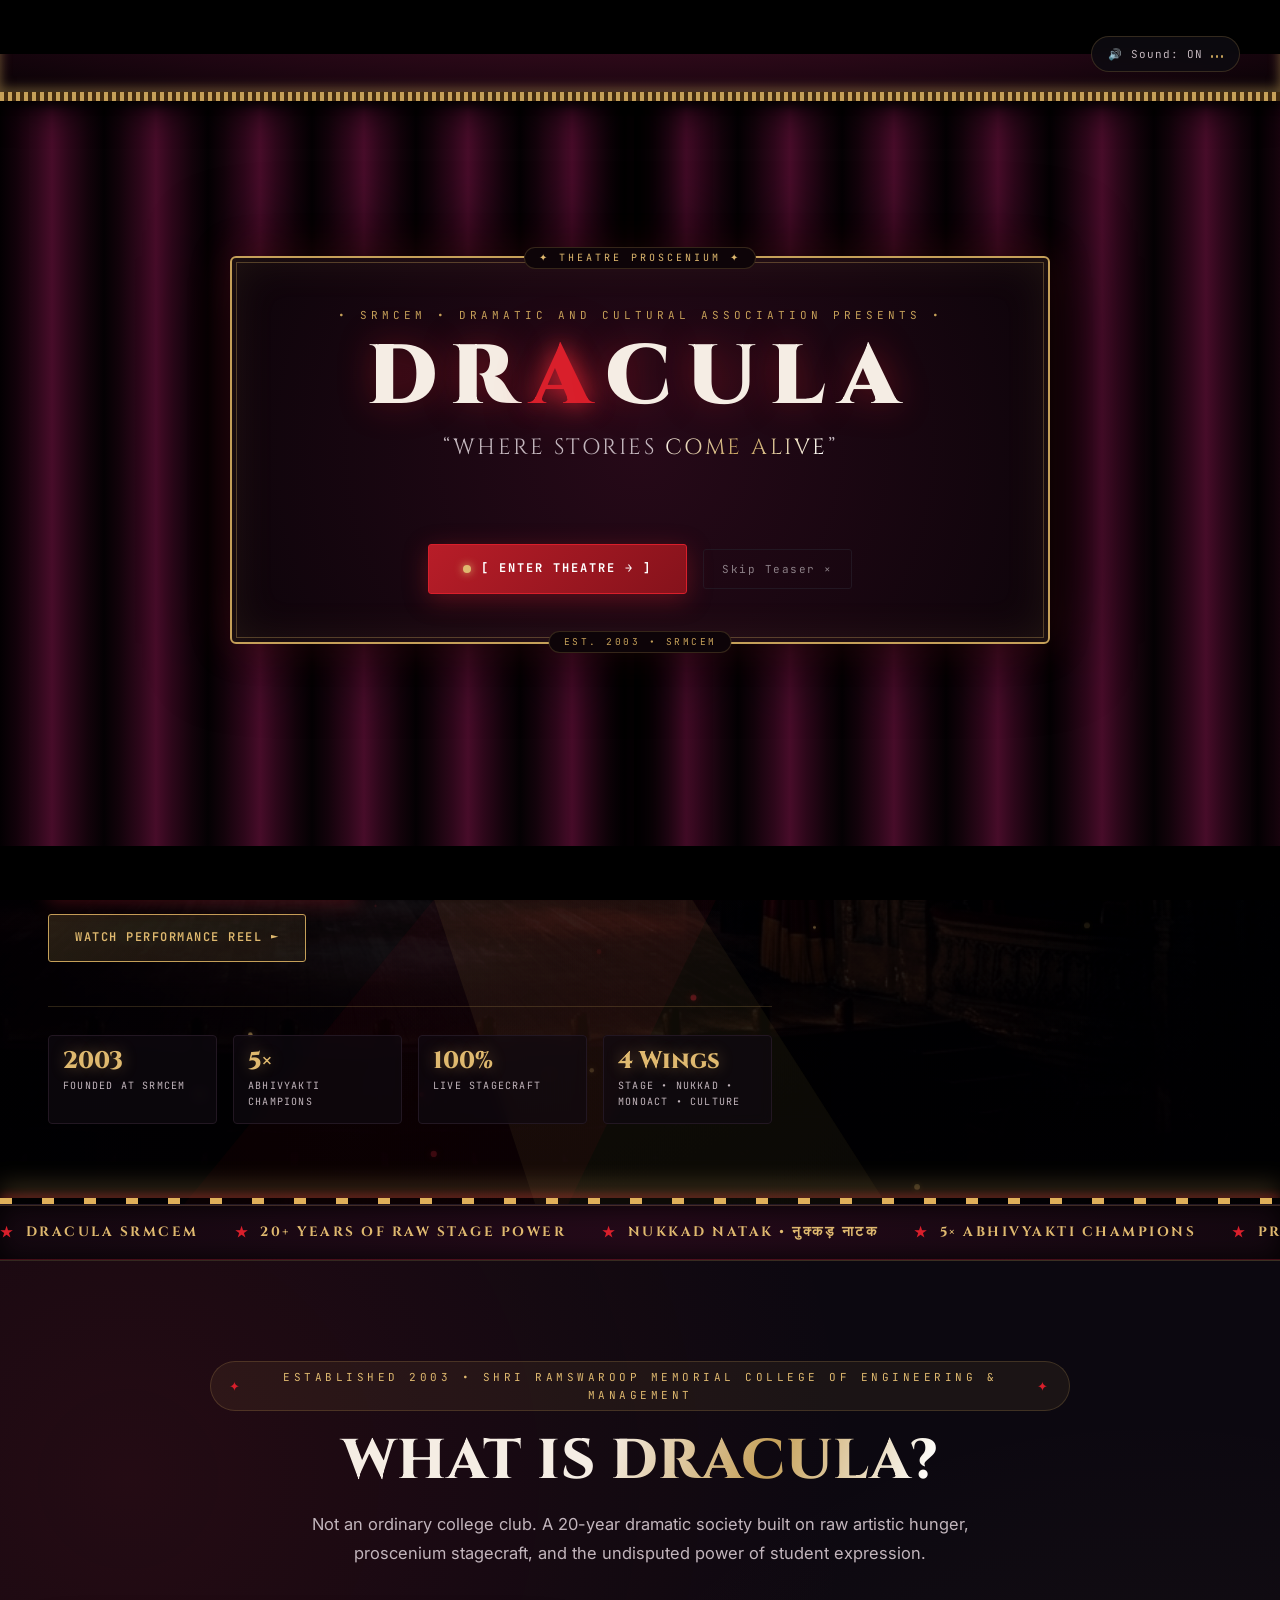
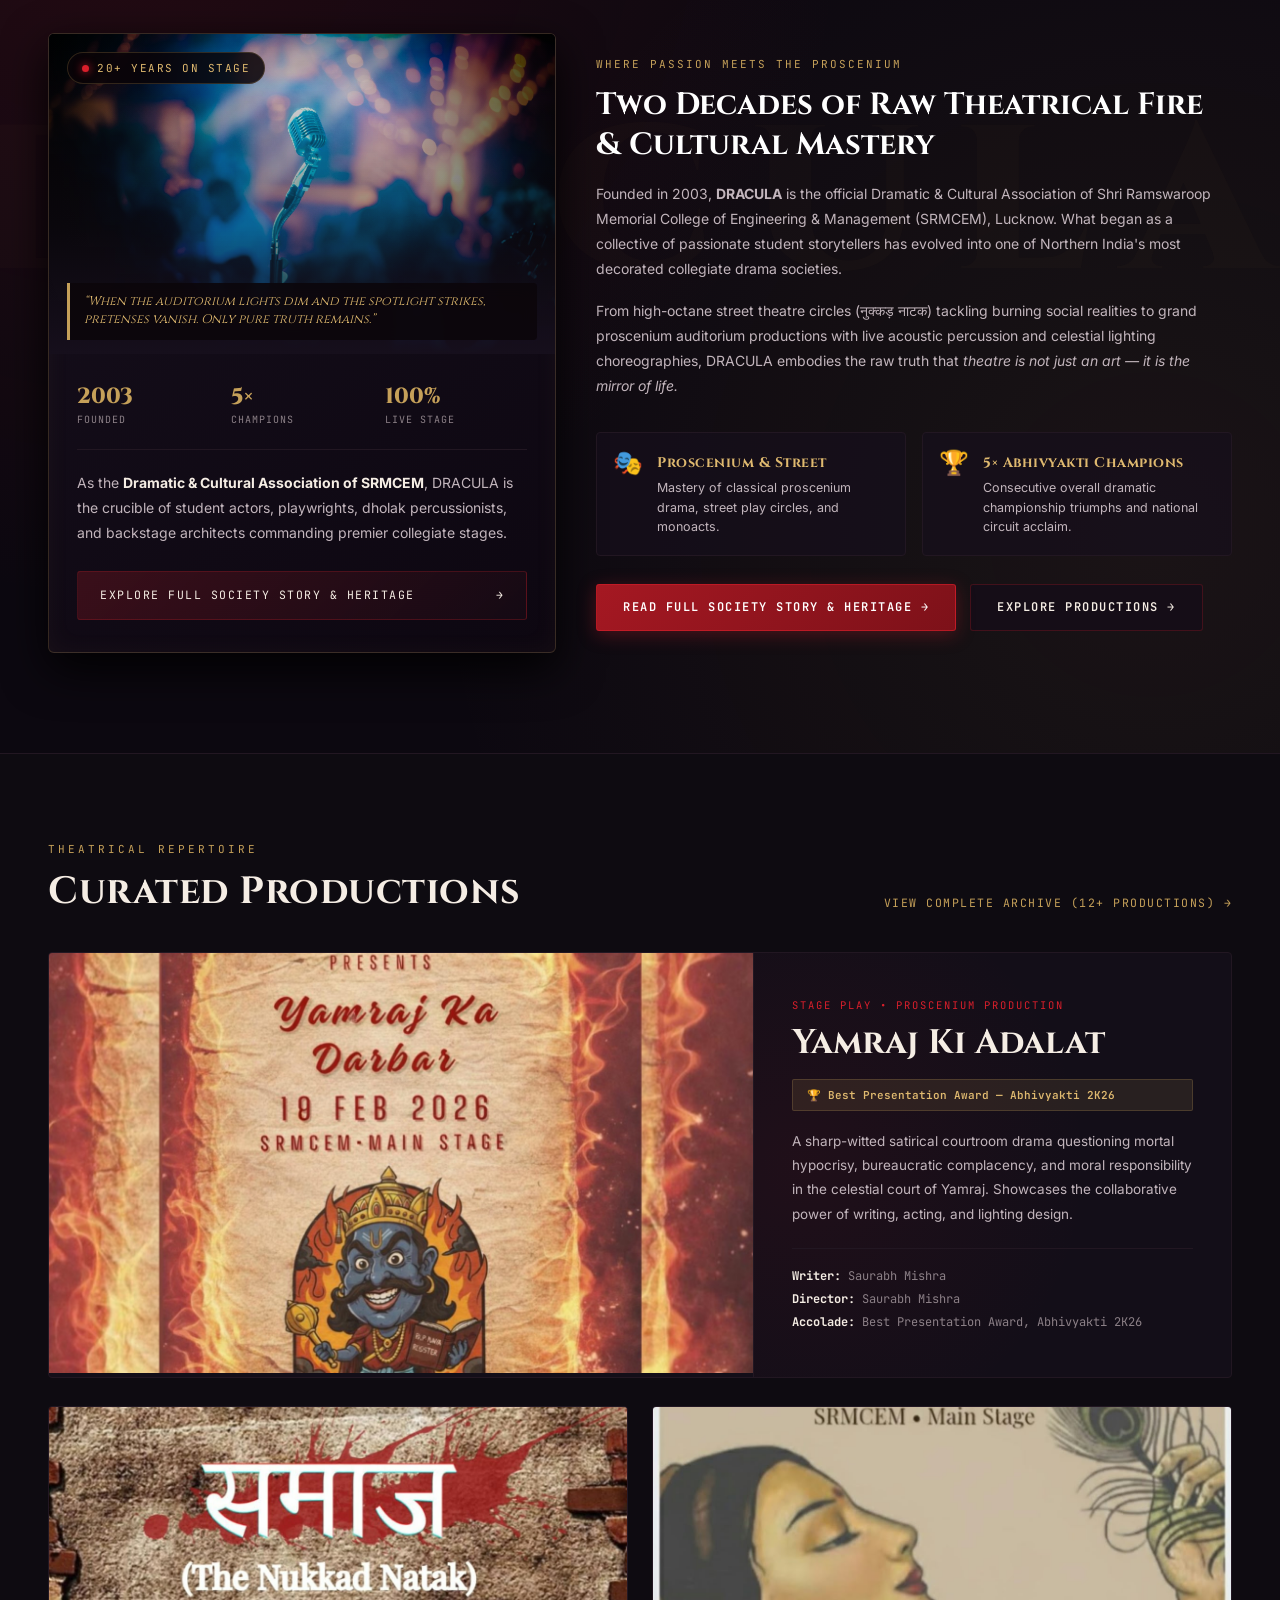
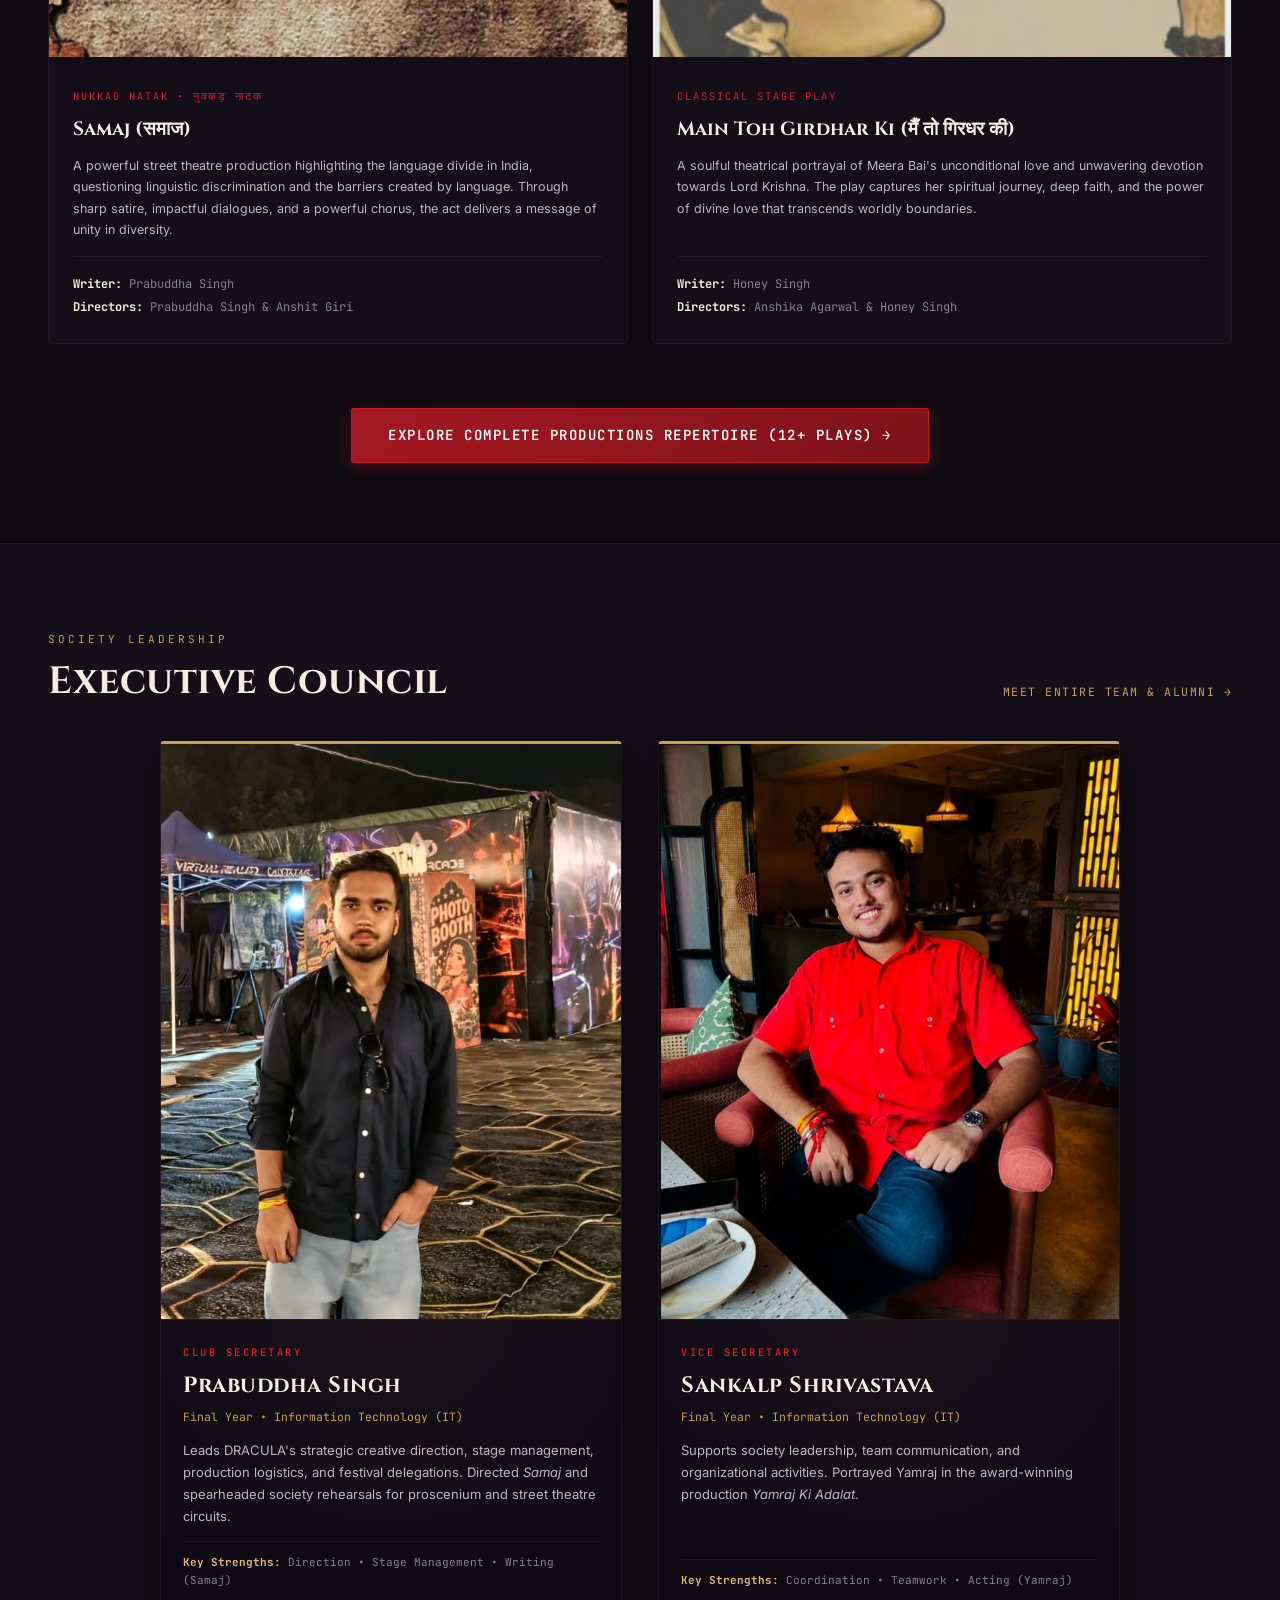
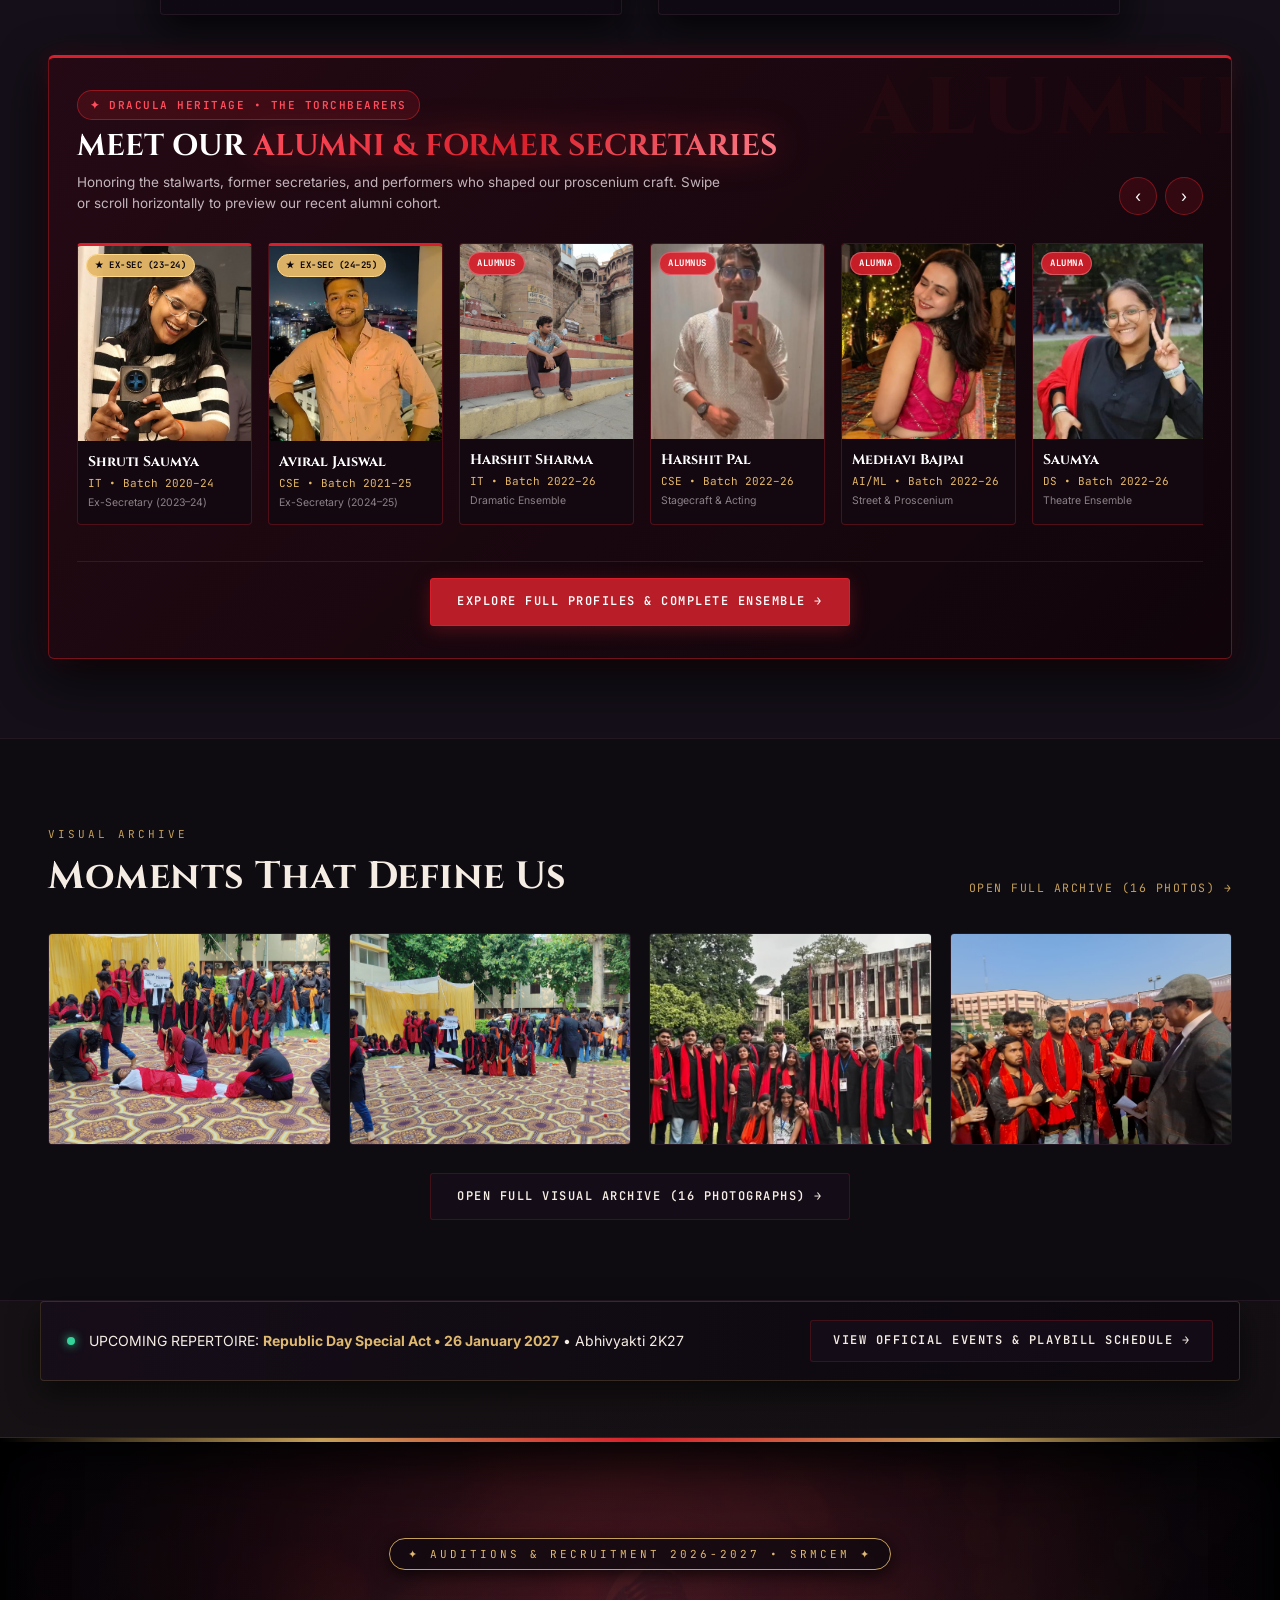
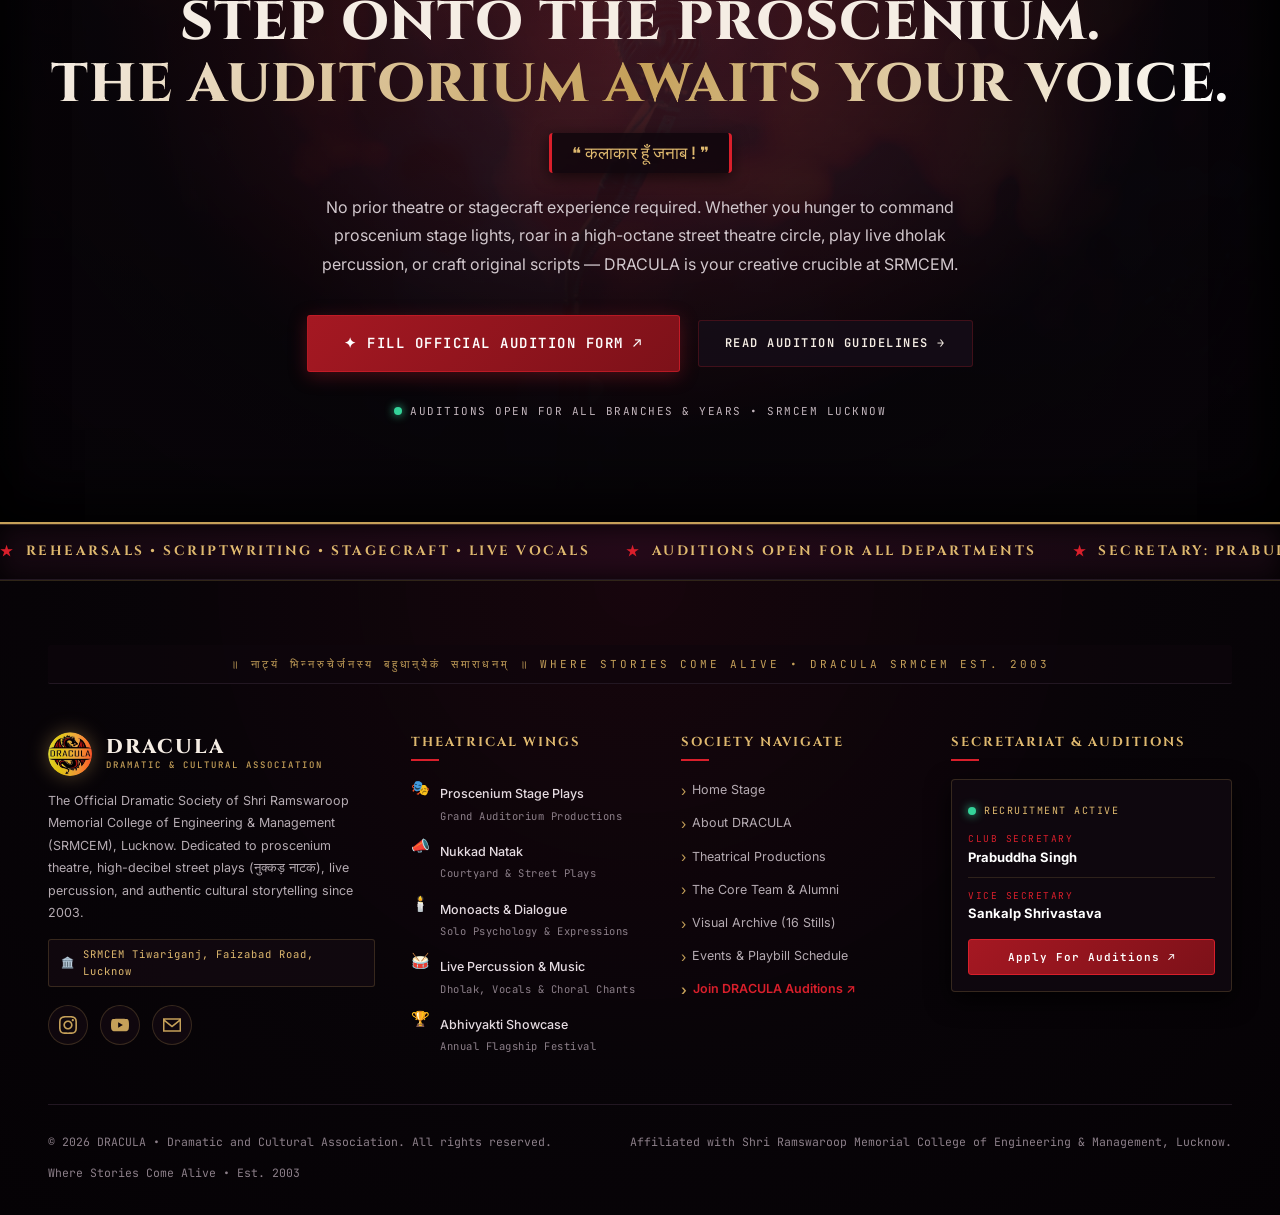
==== commit 09413afd: "feat(gallery): replace static category filter with dynamic live proscenium spotlight player and inte" ====
--- a/index.html
+++ b/index.html
@@ -5,7 +5,7 @@
   <meta name="viewport" content="width=device-width, initial-scale=1.0">
   <title>DRACULA &mdash; Dramatic &amp; Cultural Association | SRMCEM</title>
   <meta name="description" content="DRACULA is the official Dramatic and Cultural Association of SRMCEM Lucknow. Established in 2003, presenting stage plays, nukkad natak, monoacts, and cultural expressions. 5x Abhivyakti Champions.">
-  <link rel="stylesheet" href="style.css?v=20261102h">
+  <link rel="stylesheet" href="style.css?v=20261102j">
   <link rel="icon" type="image/png" href="images/logo/dracula-logo.png">
 </head>
 <body>
@@ -831,6 +831,6 @@
 
   <div class="notice" id="notice">DRACULA &mdash; Where Stories Come Alive</div>
 
-  <script src="script.js?v=20261102i"></script>
+  <script src="script.js?v=20261102j"></script>
 </body>
 </html>
--- a/style.css
+++ b/style.css
@@ -2118,39 +2118,455 @@
   margin: 0 auto;
 }
 
-.gallery-filter-bar {
-  display: flex;
-  align-items: center;
-  justify-content: flex-start;
-  gap: 10px;
-  flex-wrap: wrap;
-  margin: 28px 0 10px;
-}
-
-.gallery-filter-btn {
-  background: rgba(18, 12, 19, 0.85);
+/* ========================================================
+   DYNAMIC PROSCENIUM GALLERY SPOTLIGHT THEATRE
+   ======================================================== */
+.gallery-dynamic-spotlight {
+  margin: 24px 0 32px;
+  background: radial-gradient(ellipse at 50% 0%, rgba(35, 14, 22, 0.75) 0%, rgba(10, 6, 11, 0.95) 100%);
+  border: 1px solid var(--drac-line-accent);
+  border-radius: 8px;
+  padding: 16px;
+  box-shadow: 0 16px 40px rgba(0, 0, 0, 0.8), 0 0 28px rgba(217, 31, 43, 0.15);
+  position: relative;
+  overflow: hidden;
+}
+
+.gallery-dynamic-spotlight::before {
+  content: '';
+  position: absolute;
+  top: 0;
+  left: 0;
+  right: 0;
+  height: 2px;
+  background: linear-gradient(90deg, transparent, var(--drac-crimson), var(--drac-gold), var(--drac-crimson), transparent);
+}
+
+.spotlight-stage-deck {
+  display: flex;
+  flex-direction: column;
+  gap: 16px;
+}
+
+/* Widescreen Hero Cinema Frame */
+.spotlight-hero-frame {
+  position: relative;
+  width: 100%;
+  height: 480px;
+  border-radius: 6px;
+  overflow: hidden;
   border: 1px solid var(--drac-line);
-  color: var(--drac-text-secondary);
+  background: #050306;
+  cursor: pointer;
+  transition: border-color 0.35s ease, box-shadow 0.35s ease;
+}
+
+.spotlight-hero-frame:hover {
+  border-color: var(--drac-gold);
+  box-shadow: 0 0 30px rgba(197, 160, 89, 0.3), inset 0 0 40px rgba(0, 0, 0, 0.8);
+}
+
+.spotlight-hero-frame.spotlight-flash::after {
+  content: '';
+  position: absolute;
+  inset: 0;
+  background: radial-gradient(circle, rgba(255, 255, 255, 0.85) 0%, rgba(229, 185, 105, 0.45) 50%, transparent 80%);
+  pointer-events: none;
+  animation: spotlightFlashAnim 0.35s ease-out forwards;
+  z-index: 10;
+}
+
+@keyframes spotlightFlashAnim {
+  0% { opacity: 1; }
+  100% { opacity: 0; }
+}
+
+.spotlight-cinema-screen {
+  position: relative;
+  width: 100%;
+  height: 100%;
+  display: flex;
+  align-items: center;
+  justify-content: center;
+  overflow: hidden;
+  background: #000;
+}
+
+.spotlight-active-img {
+  width: 100%;
+  height: 100%;
+  object-fit: cover;
+  transition: opacity 0.35s ease, transform 0.65s cubic-bezier(0.16, 1, 0.3, 1);
+  filter: contrast(1.06) brightness(0.96);
+}
+
+.spotlight-hero-frame:hover .spotlight-active-img {
+  transform: scale(1.03);
+  filter: contrast(1.08) brightness(1.02);
+}
+
+.spotlight-beam-overlay {
+  position: absolute;
+  inset: 0;
+  background: radial-gradient(ellipse at 50% 10%, rgba(229, 185, 105, 0.12) 0%, rgba(217, 31, 43, 0.08) 45%, rgba(4, 2, 5, 0.82) 100%);
+  pointer-events: none;
+}
+
+/* Progress track at top of cinema frame */
+.spotlight-progress-track {
+  position: absolute;
+  top: 0;
+  left: 0;
+  right: 0;
+  height: 3px;
+  background: rgba(255, 255, 255, 0.12);
+  z-index: 6;
+}
+
+.spotlight-progress-bar {
+  height: 100%;
+  width: 0%;
+  background: linear-gradient(90deg, var(--drac-crimson), var(--drac-gold-bright));
+  box-shadow: 0 0 8px rgba(229, 185, 105, 0.8);
+}
+
+/* Top Strip */
+.spotlight-top-strip {
+  position: absolute;
+  top: 14px;
+  left: 14px;
+  right: 14px;
+  display: flex;
+  align-items: center;
+  justify-content: space-between;
+  z-index: 5;
+  pointer-events: none;
+}
+
+.spotlight-live-pill {
+  display: inline-flex;
+  align-items: center;
+  gap: 8px;
+  background: rgba(12, 6, 10, 0.88);
+  border: 1px solid rgba(217, 31, 43, 0.6);
+  padding: 5px 12px;
+  border-radius: 20px;
+  font-family: var(--font-mono);
+  font-size: 10px;
+  letter-spacing: 1.5px;
+  color: #fff;
+  backdrop-filter: blur(8px);
+  box-shadow: 0 4px 14px rgba(0, 0, 0, 0.7);
+}
+
+.spotlight-beacon {
+  width: 7px;
+  height: 7px;
+  border-radius: 50%;
+  background: #ff2a3b;
+  box-shadow: 0 0 8px #ff2a3b;
+  animation: beaconPulse 1.4s infinite;
+}
+
+.spotlight-frame-counter {
+  font-family: var(--font-mono);
+  font-size: 11px;
+  letter-spacing: 2px;
+  color: var(--drac-gold-bright);
+  background: rgba(12, 6, 10, 0.88);
+  border: 1px solid var(--drac-line-gold);
+  padding: 5px 12px;
+  border-radius: 20px;
+  backdrop-filter: blur(8px);
+  box-shadow: 0 4px 14px rgba(0, 0, 0, 0.7);
+}
+
+/* Bottom HUD */
+.spotlight-bottom-hud {
+  position: absolute;
+  bottom: 0;
+  left: 0;
+  right: 0;
+  padding: 16px 20px;
+  background: linear-gradient(180deg, transparent 0%, rgba(6, 3, 6, 0.88) 35%, rgba(6, 3, 6, 0.98) 100%);
+  display: flex;
+  align-items: flex-end;
+  justify-content: space-between;
+  gap: 16px;
+  z-index: 5;
+  border-top: 1px solid rgba(255, 255, 255, 0.05);
+}
+
+.spotlight-hud-meta {
+  display: flex;
+  flex-direction: column;
+  gap: 4px;
+}
+
+.spotlight-society-tag {
+  font-family: var(--font-mono);
+  font-size: 10px;
+  letter-spacing: 1.5px;
+  color: var(--drac-gold);
+  text-transform: uppercase;
+}
+
+.spotlight-hud-title {
+  font-family: var(--font-cinzel);
+  font-size: clamp(16px, 1.8vw, 22px);
+  color: #fff;
+  margin: 0;
+  line-height: 1.3;
+  text-shadow: 0 2px 10px rgba(0, 0, 0, 0.8);
+}
+
+.spotlight-hud-actions {
+  flex-shrink: 0;
+}
+
+.spotlight-btn-expand {
+  display: inline-flex;
+  align-items: center;
+  gap: 6px;
+  background: rgba(217, 31, 43, 0.85);
+  border: 1px solid var(--drac-crimson-vivid);
+  color: #fff;
   font-family: var(--font-mono);
   font-size: 11px;
   letter-spacing: 1.5px;
-  padding: 8px 18px;
-  border-radius: 30px;
+  padding: 8px 16px;
+  border-radius: 20px;
   cursor: pointer;
   transition: all 0.25s ease;
-}
-
-.gallery-filter-btn:hover {
+  box-shadow: 0 4px 14px rgba(217, 31, 43, 0.4);
+}
+
+.spotlight-btn-expand:hover {
+  background: var(--drac-crimson-vivid);
+  transform: translateY(-2px);
+  box-shadow: 0 6px 20px rgba(217, 31, 43, 0.6);
+}
+
+/* Controller & Filmstrip */
+.spotlight-deck-controller {
+  display: flex;
+  flex-direction: column;
+  gap: 12px;
+}
+
+.spotlight-controls-row {
+  display: flex;
+  align-items: center;
+  justify-content: space-between;
+  flex-wrap: wrap;
+  gap: 12px;
+  padding: 4px 0;
+}
+
+.spotlight-playback-btns {
+  display: flex;
+  align-items: center;
+  gap: 8px;
+}
+
+.spotlight-ctrl-btn {
+  background: rgba(18, 12, 19, 0.9);
+  border: 1px solid var(--drac-line);
+  color: var(--drac-text-primary);
+  font-family: var(--font-mono);
+  font-size: 11px;
+  letter-spacing: 1.5px;
+  padding: 8px 16px;
+  border-radius: 22px;
+  cursor: pointer;
+  transition: all 0.25s ease;
+  display: inline-flex;
+  align-items: center;
+  gap: 6px;
+}
+
+.spotlight-ctrl-btn:hover {
   border-color: var(--drac-gold);
   color: var(--drac-gold-bright);
   background: rgba(197, 160, 89, 0.12);
 }
 
-.gallery-filter-btn.active {
+.spotlight-play-btn {
+  border-color: rgba(217, 31, 43, 0.5);
+  color: #fff;
+  background: rgba(217, 31, 43, 0.2);
+}
+
+.spotlight-play-btn:hover {
+  border-color: var(--drac-crimson-vivid);
+  background: rgba(217, 31, 43, 0.35);
+  color: #fff;
+}
+
+.spotlight-play-btn.paused {
+  border-color: var(--drac-gold);
+  color: var(--drac-gold-bright);
+  background: rgba(197, 160, 89, 0.2);
+}
+
+.spotlight-shuffle-btn {
+  border-color: var(--drac-line-gold);
+  color: var(--drac-gold-bright);
+}
+
+.spotlight-shuffle-btn:hover {
+  background: rgba(197, 160, 89, 0.2);
+  box-shadow: 0 0 16px rgba(197, 160, 89, 0.35);
+}
+
+/* Filmstrip */
+.spotlight-filmstrip-wrapper {
+  background: rgba(10, 6, 11, 0.85);
+  border: 1px solid var(--drac-line);
+  border-radius: 6px;
+  padding: 10px 12px;
+}
+
+.spotlight-filmstrip-header {
+  display: flex;
+  align-items: center;
+  justify-content: space-between;
+  font-family: var(--font-mono);
+  font-size: 10px;
+  letter-spacing: 1.5px;
+  color: var(--drac-text-muted);
+  margin-bottom: 8px;
+}
+
+.filmstrip-scroll-hint {
+  color: var(--drac-gold);
+}
+
+.spotlight-filmstrip-track {
+  display: flex;
+  align-items: center;
+  gap: 8px;
+  overflow-x: auto;
+  scroll-behavior: smooth;
+  padding: 4px 2px 6px;
+  -webkit-overflow-scrolling: touch;
+}
+
+.spotlight-filmstrip-track::-webkit-scrollbar {
+  height: 5px;
+}
+
+.spotlight-filmstrip-track::-webkit-scrollbar-track {
+  background: rgba(0, 0, 0, 0.3);
+  border-radius: 4px;
+}
+
+.spotlight-filmstrip-track::-webkit-scrollbar-thumb {
+  background: var(--drac-line-gold);
+  border-radius: 4px;
+}
+
+.spotlight-strip-thumb {
+  position: relative;
+  flex: 0 0 74px;
+  height: 52px;
+  border-radius: 4px;
+  overflow: hidden;
+  border: 1px solid var(--drac-line);
+  background: #000;
+  cursor: pointer;
+  padding: 0;
+  transition: all 0.25s ease;
+}
+
+.spotlight-strip-thumb img {
+  width: 100%;
+  height: 100%;
+  object-fit: cover;
+  opacity: 0.65;
+  transition: opacity 0.25s ease, transform 0.25s ease;
+}
+
+.spotlight-strip-thumb:hover {
+  border-color: var(--drac-gold);
+  transform: translateY(-2px);
+}
+
+.spotlight-strip-thumb:hover img {
+  opacity: 0.95;
+}
+
+.spotlight-strip-thumb.active {
+  border-color: var(--drac-crimson-vivid);
+  box-shadow: 0 0 14px rgba(217, 31, 43, 0.7);
+  transform: scale(1.05);
+}
+
+.spotlight-strip-thumb.active img {
+  opacity: 1;
+}
+
+.spotlight-strip-thumb .thumb-index-tag {
+  position: absolute;
+  bottom: 2px;
+  right: 3px;
+  font-family: var(--font-mono);
+  font-size: 8px;
+  color: #fff;
+  background: rgba(0, 0, 0, 0.75);
+  padding: 1px 4px;
+  border-radius: 2px;
+}
+
+/* Theatrical Archive Divider */
+.gallery-archive-divider {
+  display: flex;
+  align-items: center;
+  gap: 16px;
+  margin: 32px 0 20px;
+}
+
+.archive-divider-line {
+  flex: 1;
+  height: 1px;
+  background: linear-gradient(90deg, transparent, var(--drac-line-gold), transparent);
+}
+
+.archive-divider-pill {
+  font-family: var(--font-mono);
+  font-size: 10.5px;
+  letter-spacing: 2px;
+  color: var(--drac-gold-bright);
+  background: rgba(18, 12, 19, 0.92);
+  border: 1px solid var(--drac-line-gold);
+  padding: 6px 18px;
+  border-radius: 20px;
+  box-shadow: 0 0 14px rgba(197, 160, 89, 0.15);
+}
+
+/* Card Number Tag */
+.gallery-card-num {
+  position: absolute;
+  top: 8px;
+  left: 8px;
+  font-family: var(--font-mono);
+  font-size: 10px;
+  letter-spacing: 1px;
+  color: var(--drac-gold-bright);
+  background: rgba(10, 6, 11, 0.85);
+  border: 1px solid rgba(197, 160, 89, 0.4);
+  padding: 2px 7px;
+  border-radius: 4px;
+  z-index: 3;
+  backdrop-filter: blur(4px);
+  pointer-events: none;
+  transition: all 0.25s ease;
+}
+
+.gallery-theatre-card:hover .gallery-card-num {
   background: var(--drac-crimson);
   border-color: var(--drac-crimson-vivid);
   color: #fff;
-  box-shadow: 0 0 16px rgba(217, 31, 43, 0.45);
 }
 
 .gallery-theatre-grid {
@@ -5062,4 +5478,76 @@
     padding: 11px 10px;
     font-size: 11.5px;
   }
+}
+
+/* Responsive Dynamic Gallery Spotlight (<= 768px & <= 480px) */
+@media (max-width: 768px) {
+  .gallery-dynamic-spotlight {
+    padding: 12px;
+    margin: 18px 0 24px;
+  }
+  .spotlight-hero-frame {
+    height: 300px;
+  }
+  .spotlight-hud-title {
+    font-size: 15px;
+  }
+  .spotlight-bottom-hud {
+    padding: 12px 14px;
+    gap: 10px;
+  }
+  .spotlight-btn-expand {
+    padding: 6px 12px;
+    font-size: 10px;
+  }
+  .spotlight-controls-row {
+    flex-direction: column;
+    align-items: stretch;
+    gap: 8px;
+  }
+  .spotlight-playback-btns {
+    justify-content: center;
+  }
+  .spotlight-shuffle-btn-wrap {
+    display: flex;
+    justify-content: center;
+  }
+  .spotlight-strip-thumb {
+    flex: 0 0 64px;
+    height: 46px;
+  }
+  .gallery-archive-divider {
+    margin: 24px 0 16px;
+  }
+  .archive-divider-pill {
+    font-size: 9.5px;
+    padding: 5px 12px;
+  }
+}
+
+@media (max-width: 480px) {
+  .gallery-dynamic-spotlight {
+    padding: 10px;
+  }
+  .spotlight-hero-frame {
+    height: 230px;
+  }
+  .spotlight-top-strip {
+    top: 8px;
+    left: 8px;
+    right: 8px;
+  }
+  .spotlight-live-pill,
+  .spotlight-frame-counter {
+    font-size: 9px;
+    padding: 3px 8px;
+    letter-spacing: 1px;
+  }
+  .spotlight-hud-title {
+    font-size: 13.5px;
+  }
+  .spotlight-ctrl-btn {
+    font-size: 10px;
+    padding: 7px 12px;
+  }
 }
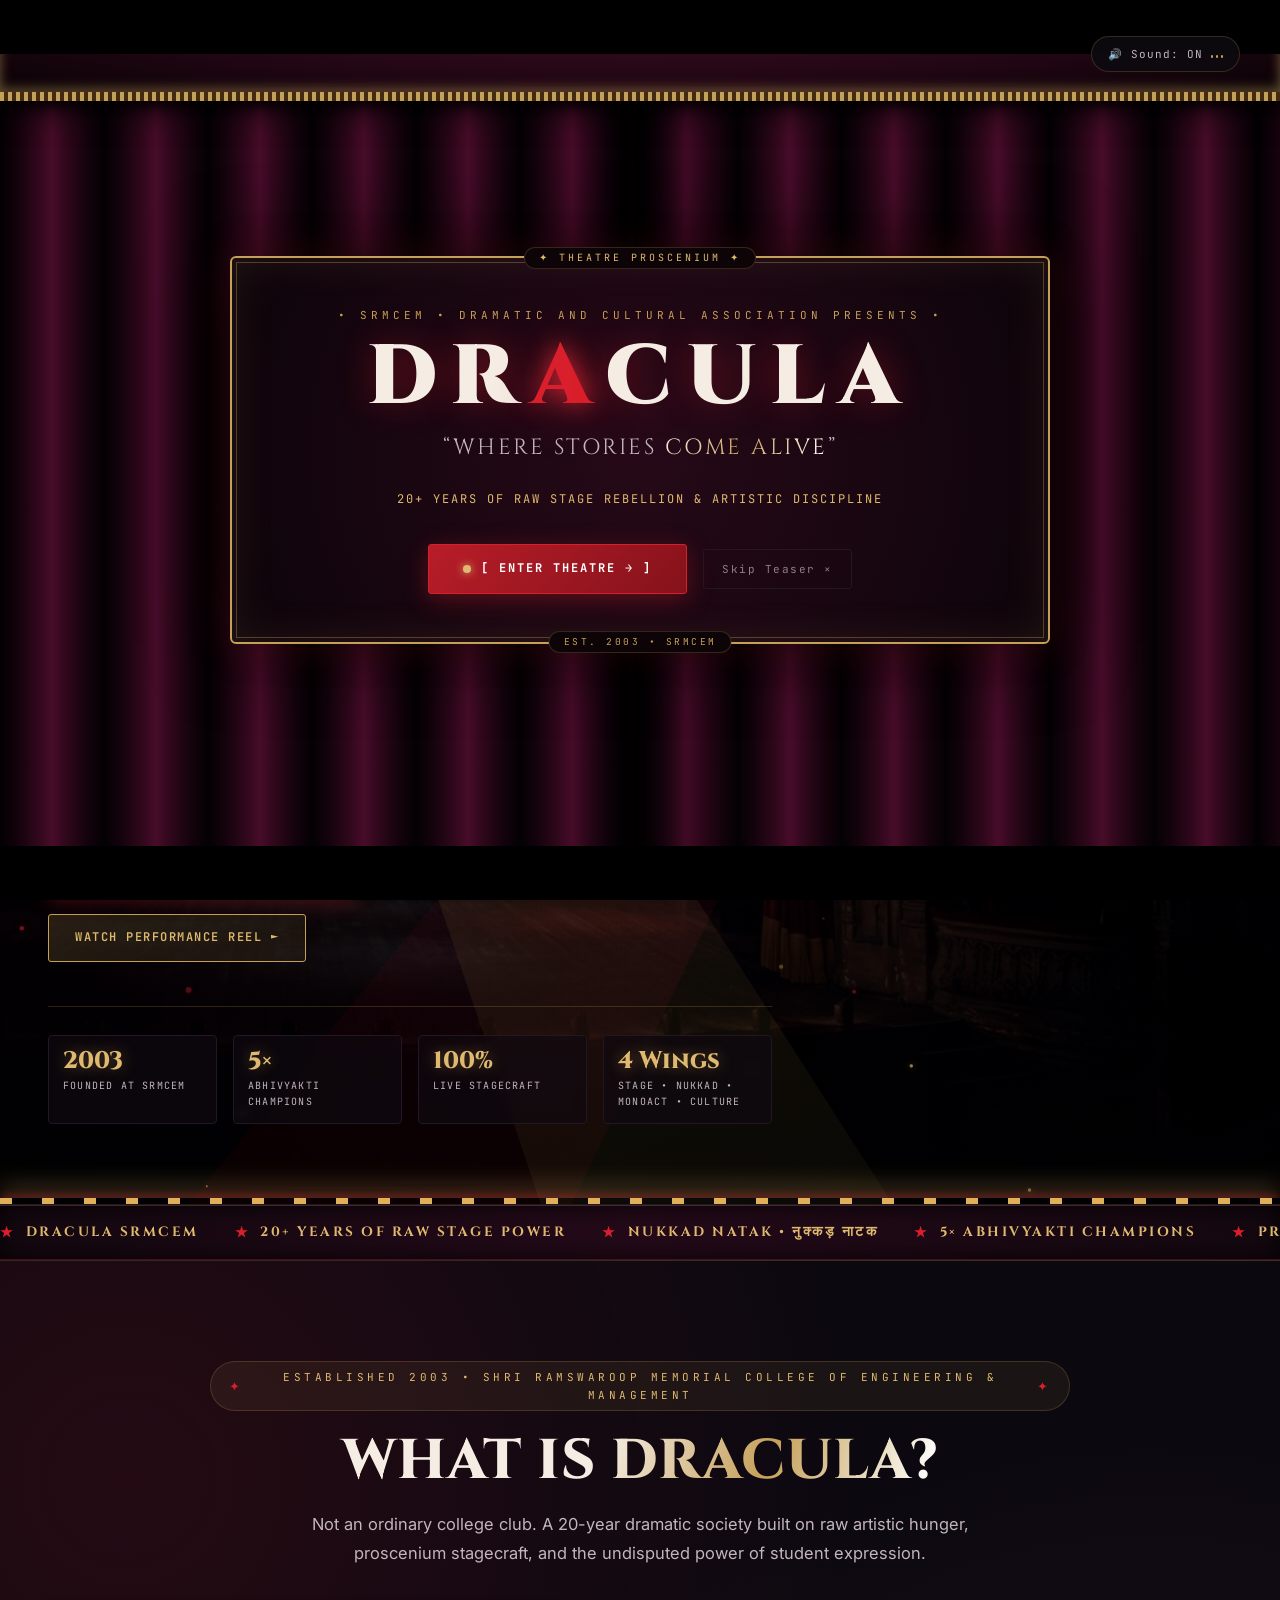
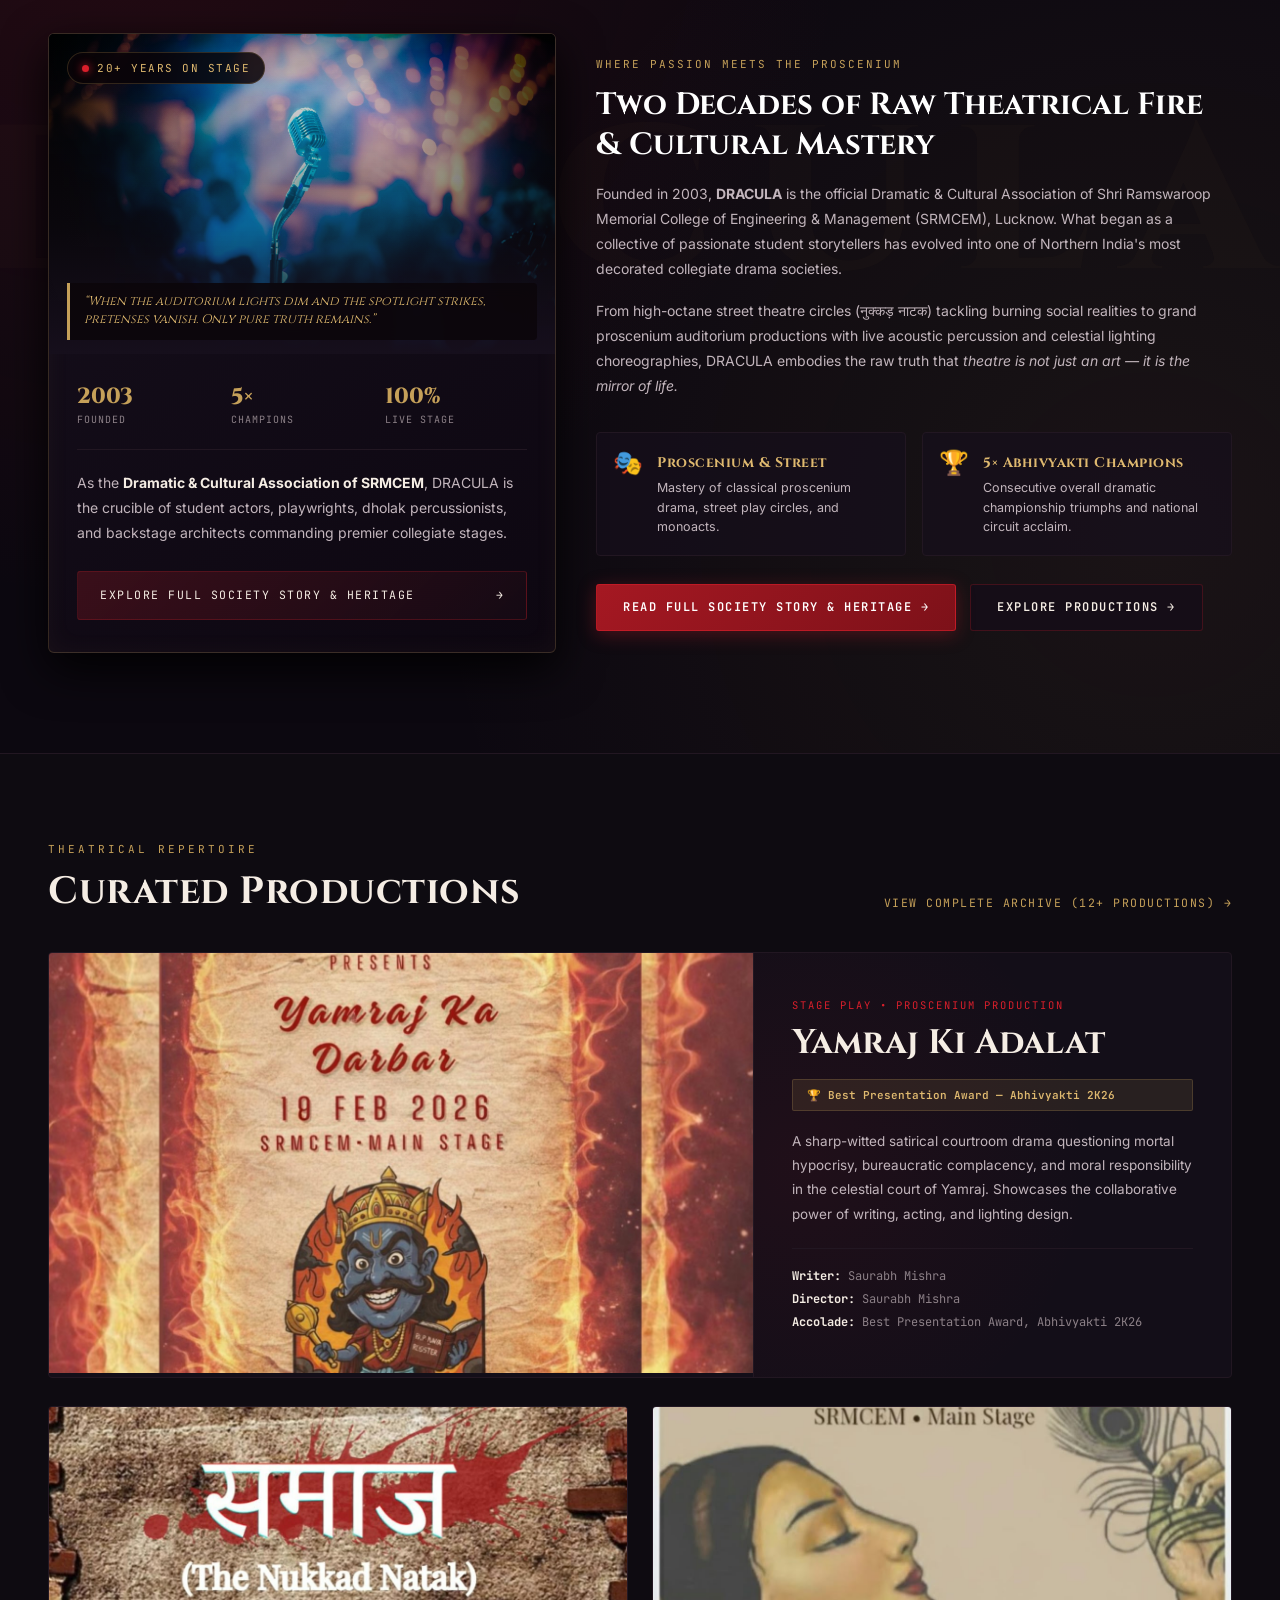
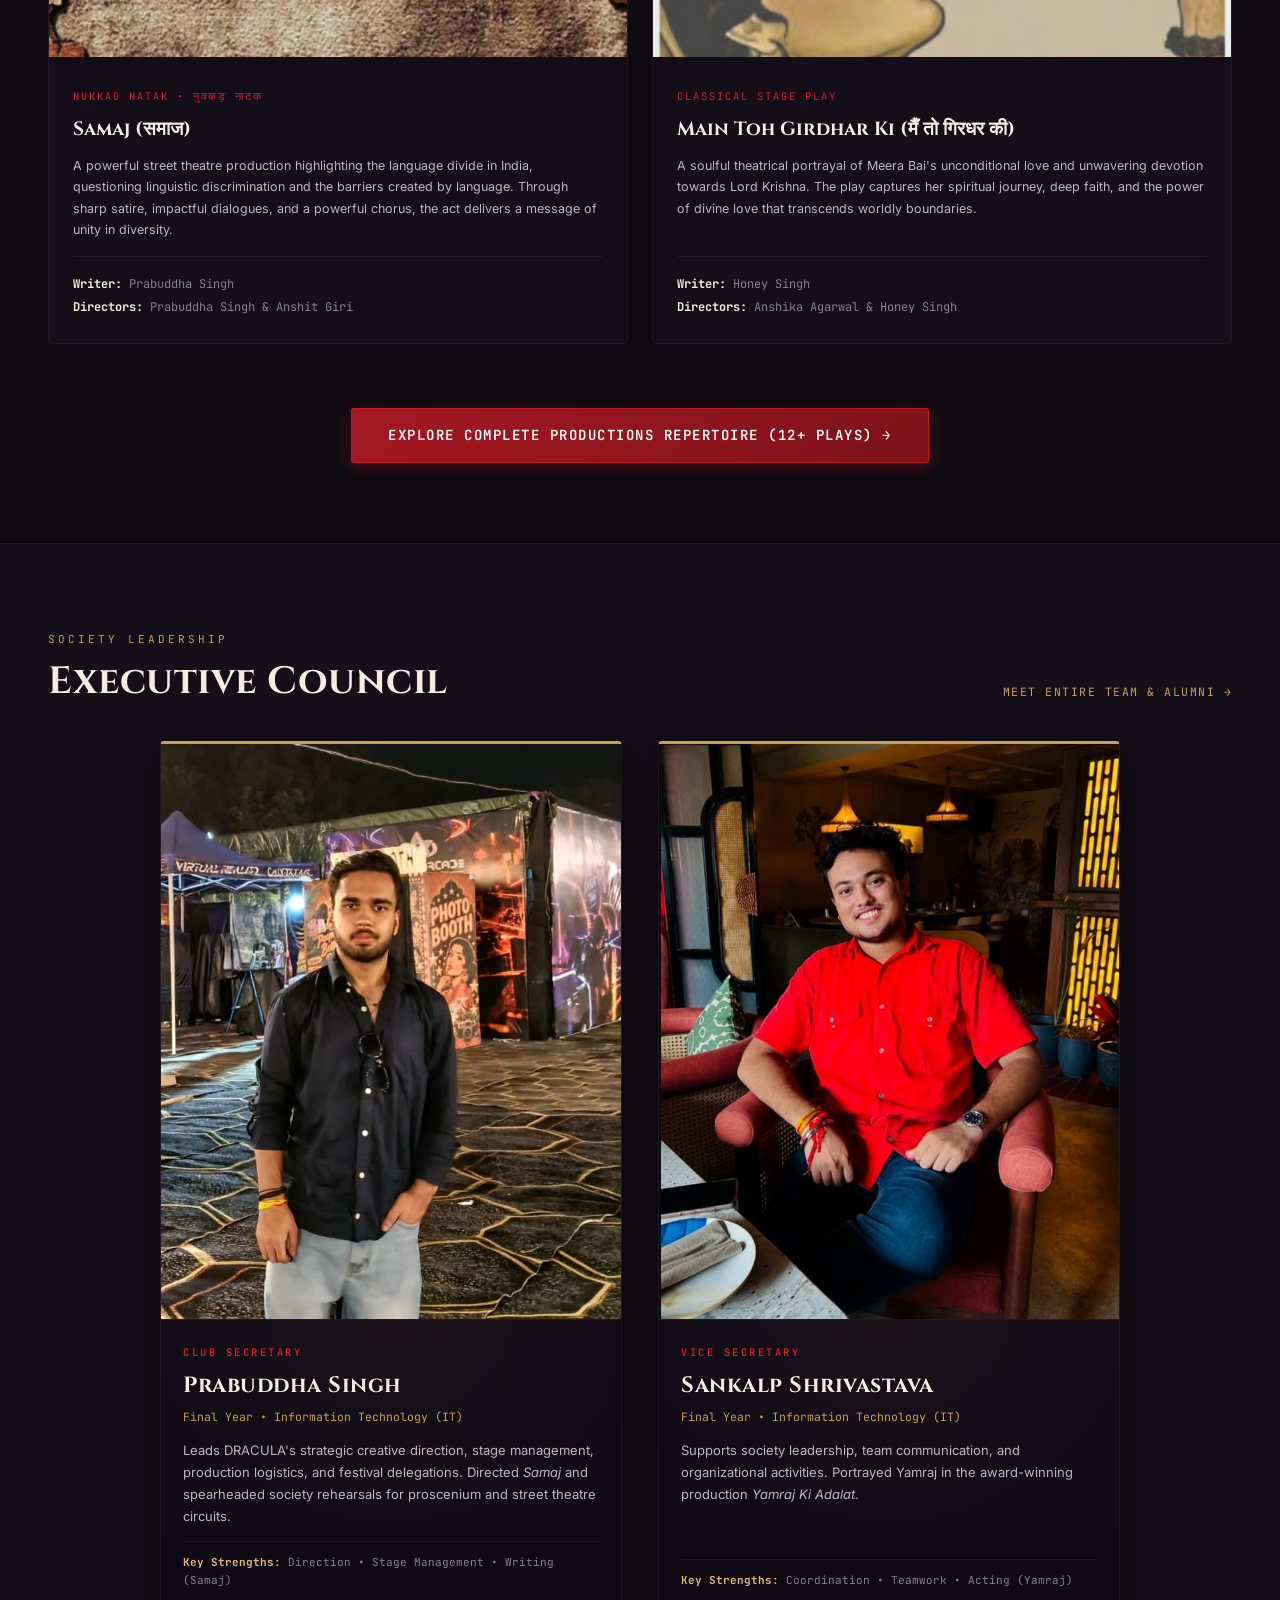
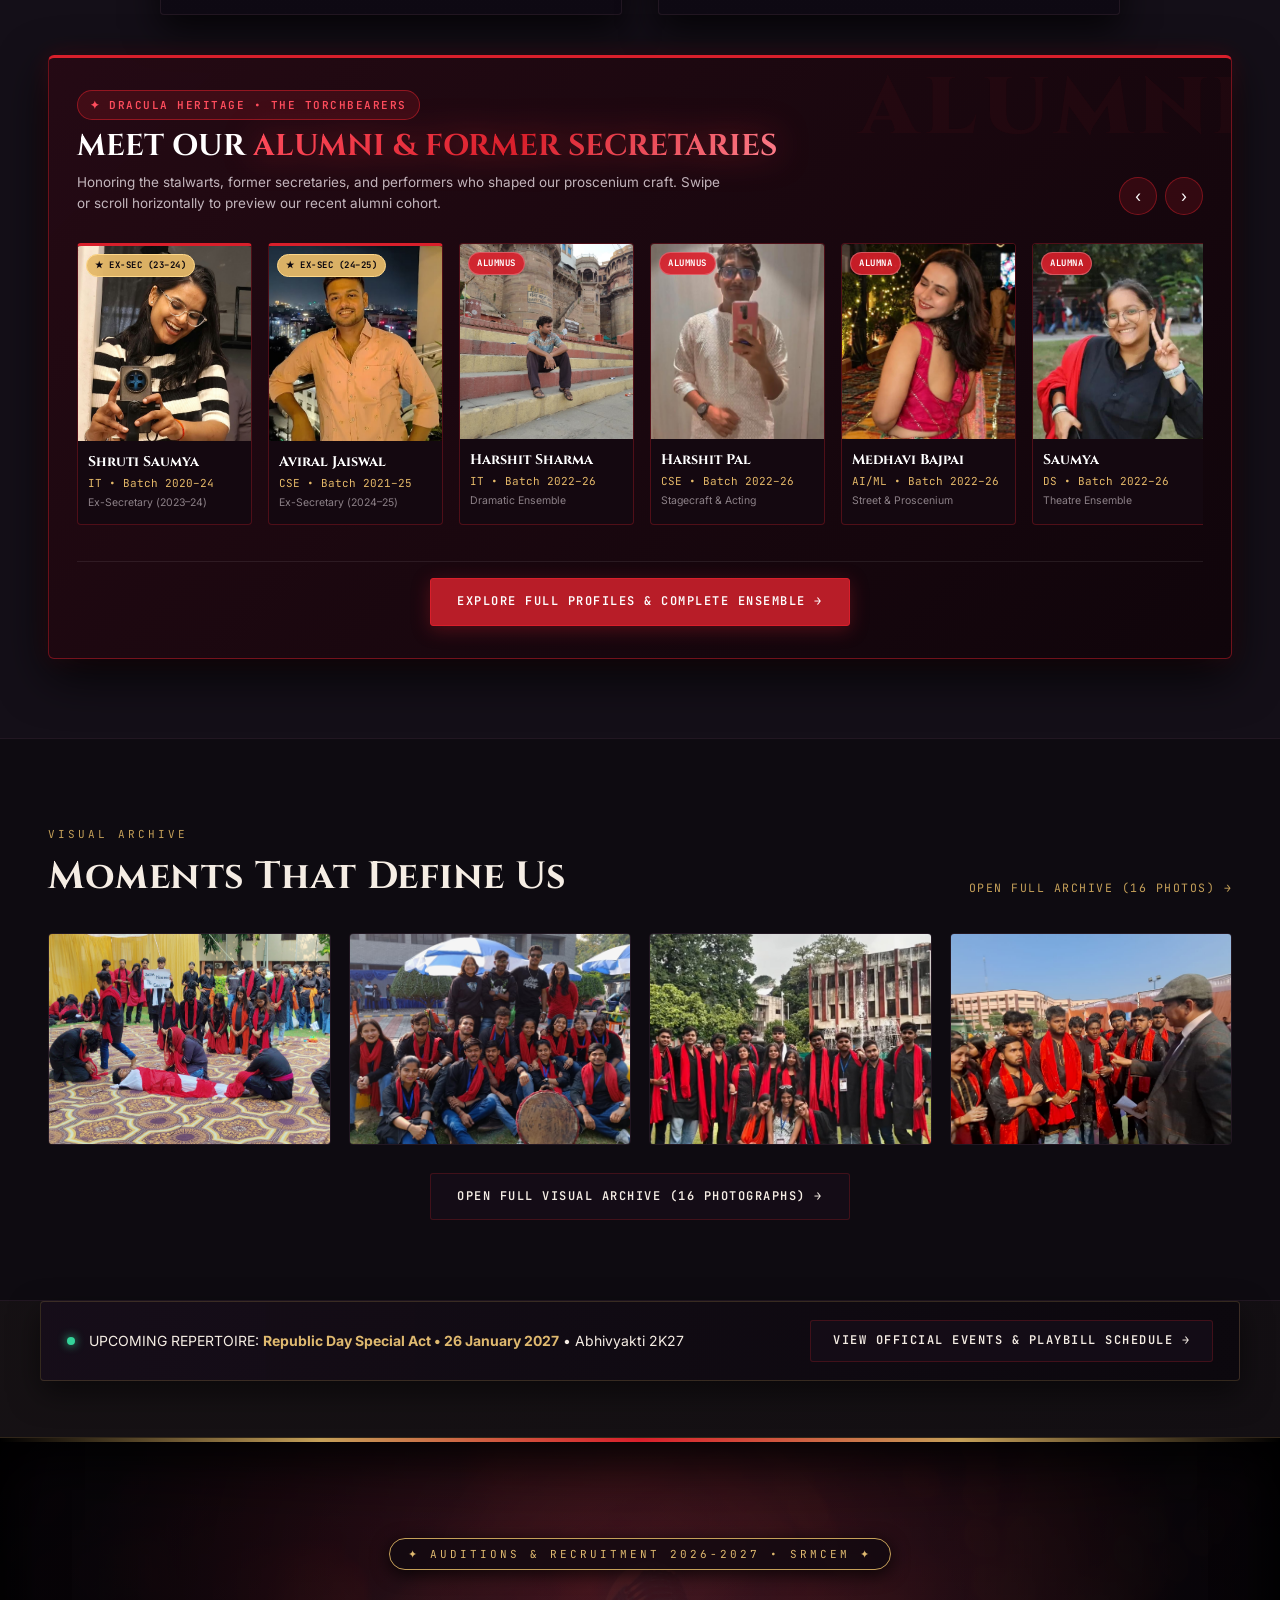
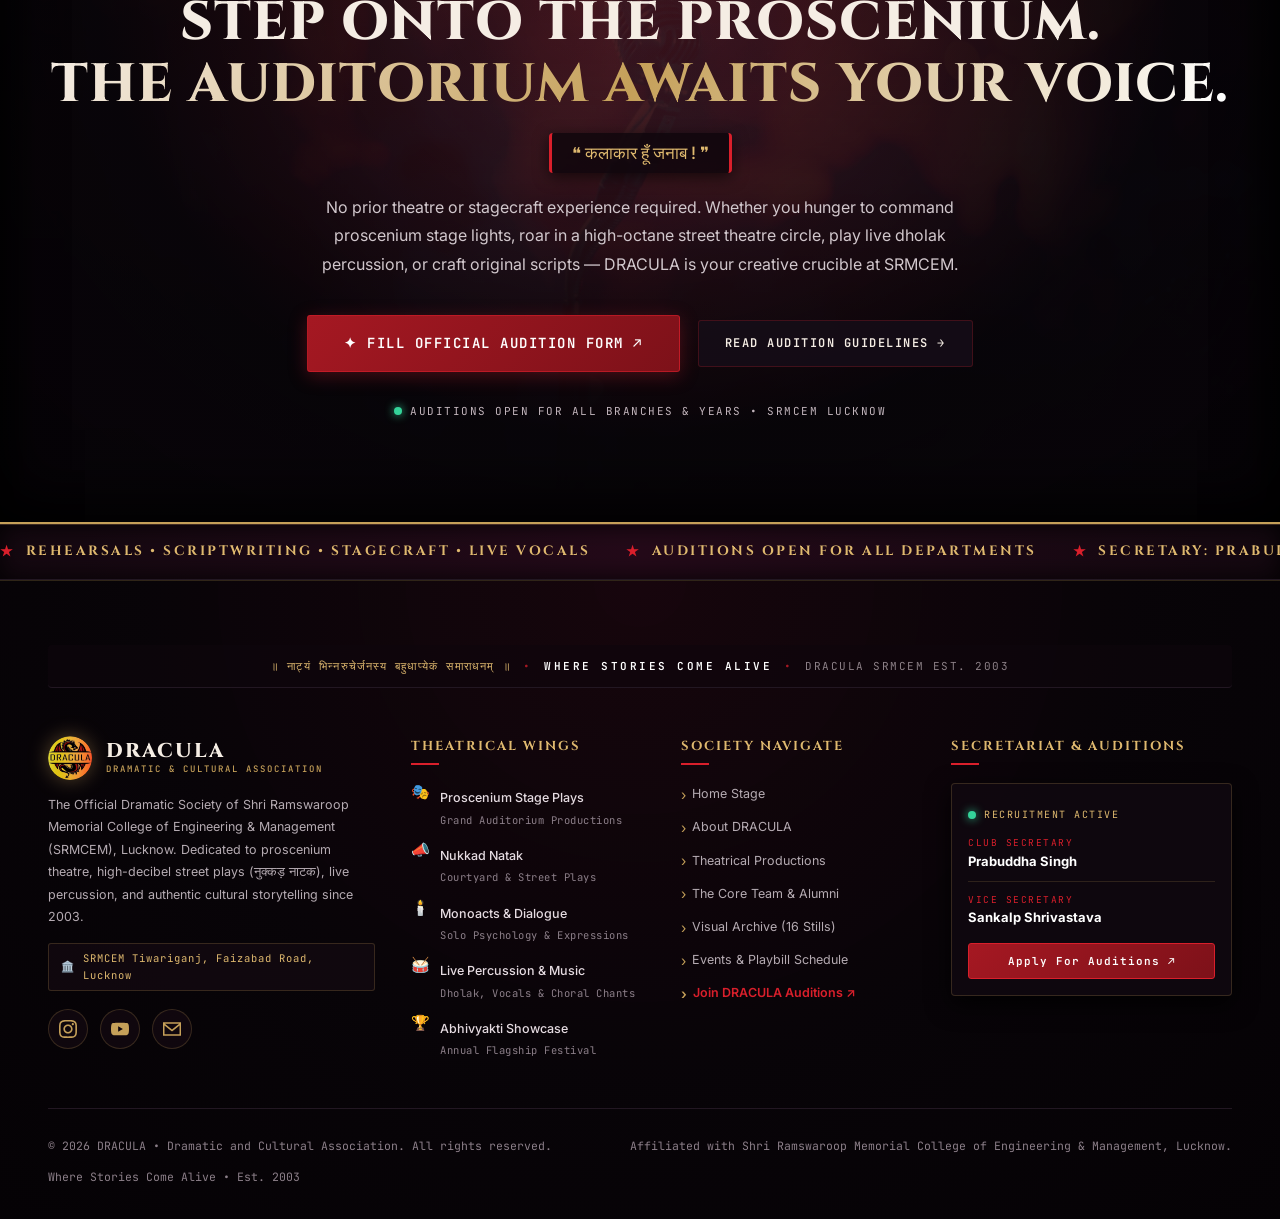
==== commit e8be5978: "feat(footer): stack theatrical Sanskrit shloka, motto, and heritage tag in 3 clean lines on mobile" ====
--- a/index.html
+++ b/index.html
@@ -5,7 +5,7 @@
   <meta name="viewport" content="width=device-width, initial-scale=1.0">
   <title>DRACULA &mdash; Dramatic &amp; Cultural Association | SRMCEM</title>
   <meta name="description" content="DRACULA is the official Dramatic and Cultural Association of SRMCEM Lucknow. Established in 2003, presenting stage plays, nukkad natak, monoacts, and cultural expressions. 5x Abhivyakti Champions.">
-  <link rel="stylesheet" href="style.css?v=20261102j">
+  <link rel="stylesheet" href="style.css?v=20261102q">
   <link rel="icon" type="image/png" href="images/logo/dracula-logo.png">
 </head>
 <body>
@@ -652,7 +652,11 @@
          ======================================================== -->
     <footer class="footer">
       <div class="footer-top-strip">
-        <span>&#2405; &#2344;&#2366;&#2335;&#2381;&#2351;&#2306; &#2349;&#2367;&#2344;&#2381;&#2344;&#2352;&#2369;&#2330;&#2375;&#2352;&#2381;&#2332;&#2344;&#2360;&#2381;&#2351; &#2348;&#2361;&#2369;&#2343;&#2366;&#2345;&#2381;&#2351;&#2375;&#2325;&#2306; &#2360;&#2350;&#2366;&#2352;&#2366;&#2343;&#2344;&#2350;&#2381; &#2405; WHERE STORIES COME ALIVE &bull; DRACULA SRMCEM EST. 2003</span>
+        <span class="footer-strip-shloka">&#2405; नाट्यं भिन्नरुचेर्जनस्य बहुधाप्येकं समाराधनम् &#2405;</span>
+        <span class="footer-strip-sep">&bull;</span>
+        <span class="footer-strip-motto">WHERE STORIES COME ALIVE</span>
+        <span class="footer-strip-sep">&bull;</span>
+        <span class="footer-strip-est">DRACULA SRMCEM EST. 2003</span>
       </div>
 
       <div class="footer-main">
--- a/style.css
+++ b/style.css
@@ -2152,11 +2152,11 @@
 .spotlight-hero-frame {
   position: relative;
   width: 100%;
-  height: 480px;
+  height: 520px;
   border-radius: 6px;
   overflow: hidden;
   border: 1px solid var(--drac-line);
-  background: #050306;
+  background: #040205;
   cursor: pointer;
   transition: border-color 0.35s ease, box-shadow 0.35s ease;
 }
@@ -2185,30 +2185,30 @@
   position: relative;
   width: 100%;
   height: 100%;
-  display: flex;
-  align-items: center;
-  justify-content: center;
   overflow: hidden;
   background: #000;
+  padding: 0;
 }
 
 .spotlight-active-img {
   width: 100%;
   height: 100%;
-  object-fit: cover;
+  object-fit: cover !important;
+  object-position: center center !important;
   transition: opacity 0.35s ease, transform 0.65s cubic-bezier(0.16, 1, 0.3, 1);
-  filter: contrast(1.06) brightness(0.96);
+  filter: contrast(1.05) brightness(0.96);
+  display: block;
 }
 
 .spotlight-hero-frame:hover .spotlight-active-img {
-  transform: scale(1.03);
-  filter: contrast(1.08) brightness(1.02);
+  transform: scale(1.025);
+  filter: contrast(1.07) brightness(1.01);
 }
 
 .spotlight-beam-overlay {
   position: absolute;
   inset: 0;
-  background: radial-gradient(ellipse at 50% 10%, rgba(229, 185, 105, 0.12) 0%, rgba(217, 31, 43, 0.08) 45%, rgba(4, 2, 5, 0.82) 100%);
+  background: radial-gradient(ellipse at 50% 10%, rgba(229, 185, 105, 0.1) 0%, rgba(217, 31, 43, 0.05) 50%, rgba(4, 2, 5, 0.45) 100%);
   pointer-events: none;
 }
 
@@ -2287,14 +2287,15 @@
   bottom: 0;
   left: 0;
   right: 0;
-  padding: 16px 20px;
-  background: linear-gradient(180deg, transparent 0%, rgba(6, 3, 6, 0.88) 35%, rgba(6, 3, 6, 0.98) 100%);
+  padding: 26px 20px 16px;
+  background: linear-gradient(to top, rgba(4, 2, 5, 0.96) 0%, rgba(4, 2, 5, 0.72) 40%, rgba(4, 2, 5, 0.28) 75%, transparent 100%);
   display: flex;
   align-items: flex-end;
   justify-content: space-between;
   gap: 16px;
   z-index: 5;
-  border-top: 1px solid rgba(255, 255, 255, 0.05);
+  border: none !important;
+  border-top: none !important;
 }
 
 .spotlight-hud-meta {
@@ -2318,6 +2319,14 @@
   margin: 0;
   line-height: 1.3;
   text-shadow: 0 2px 10px rgba(0, 0, 0, 0.8);
+}
+
+.spotlight-hud-sub {
+  font-family: var(--font-mono);
+  font-size: 10.5px;
+  letter-spacing: 1px;
+  color: var(--drac-text-muted);
+  line-height: 1.4;
 }
 
 .spotlight-hud-actions {
@@ -2604,6 +2613,7 @@
   width: 100%;
   height: 100%;
   object-fit: cover;
+  object-position: center center;
   transition: transform 0.65s cubic-bezier(0.16, 1, 0.3, 1), filter 0.4s ease;
   filter: contrast(1.04) brightness(0.96);
 }
@@ -2936,16 +2946,43 @@
 
 .footer-top-strip {
   text-align: center;
-  padding: 10px 20px;
+  padding: 12px 20px;
   margin-bottom: 48px;
   border-bottom: 1px solid var(--drac-line);
   font-family: var(--font-mono);
   font-size: 11px;
-  letter-spacing: 3px;
+  letter-spacing: 2px;
   color: var(--drac-gold);
   text-transform: uppercase;
   background: rgba(14, 6, 12, 0.6);
-  border-radius: 2px;
+  border-radius: 4px;
+  display: flex;
+  align-items: center;
+  justify-content: center;
+  gap: 12px;
+  flex-wrap: wrap;
+}
+
+.footer-strip-shloka {
+  color: var(--drac-gold-bright);
+  font-weight: 500;
+  letter-spacing: 1.2px;
+}
+
+.footer-strip-sep {
+  color: var(--drac-crimson-vivid);
+  opacity: 0.75;
+}
+
+.footer-strip-motto {
+  color: #fff;
+  letter-spacing: 2.5px;
+  font-weight: 600;
+}
+
+.footer-strip-est {
+  color: var(--drac-text-muted);
+  letter-spacing: 1.5px;
 }
 
 .footer-main {
@@ -4634,10 +4671,41 @@
     padding: 40px 18px 20px;
   }
   .footer-top-strip {
+    display: flex;
+    flex-direction: column;
+    align-items: center;
+    gap: 7px;
     font-size: 10.5px;
-    padding: 8px 12px;
+    padding: 14px 12px;
     letter-spacing: 0.8px;
     line-height: 1.5;
+    margin-bottom: 32px;
+  }
+  .footer-top-strip .footer-strip-sep {
+    display: none;
+  }
+  .footer-strip-shloka {
+    display: block;
+    font-size: 11.5px;
+    letter-spacing: 0.8px;
+    color: var(--drac-gold-bright);
+    text-align: center;
+    font-weight: 500;
+  }
+  .footer-strip-motto {
+    display: block;
+    font-size: 10.5px;
+    letter-spacing: 2px;
+    color: #fff;
+    text-align: center;
+    font-weight: 600;
+  }
+  .footer-strip-est {
+    display: block;
+    font-size: 9.5px;
+    letter-spacing: 1.5px;
+    color: var(--drac-text-muted);
+    text-align: center;
   }
   .footer-main {
     grid-template-columns: 1fr;
@@ -5487,14 +5555,23 @@
     margin: 18px 0 24px;
   }
   .spotlight-hero-frame {
-    height: 300px;
+    height: 400px;
+  }
+  .spotlight-cinema-screen {
+    padding: 0;
   }
   .spotlight-hud-title {
     font-size: 15px;
   }
+  .spotlight-hud-sub {
+    font-size: 10px;
+  }
   .spotlight-bottom-hud {
-    padding: 12px 14px;
+    padding: 22px 14px 12px;
     gap: 10px;
+    border: none !important;
+    border-top: none !important;
+    background: linear-gradient(to top, rgba(4, 2, 5, 0.95) 0%, rgba(4, 2, 5, 0.65) 45%, rgba(4, 2, 5, 0.15) 85%, transparent 100%) !important;
   }
   .spotlight-btn-expand {
     padding: 6px 12px;
@@ -5530,7 +5607,10 @@
     padding: 10px;
   }
   .spotlight-hero-frame {
-    height: 230px;
+    height: 350px;
+  }
+  .spotlight-cinema-screen {
+    padding: 0;
   }
   .spotlight-top-strip {
     top: 8px;
@@ -5543,8 +5623,34 @@
     padding: 3px 8px;
     letter-spacing: 1px;
   }
+  .spotlight-bottom-hud {
+    padding: 20px 10px 10px;
+    gap: 8px;
+    border: none !important;
+    border-top: none !important;
+    background: linear-gradient(to top, rgba(4, 2, 5, 0.95) 0%, rgba(4, 2, 5, 0.65) 45%, rgba(4, 2, 5, 0.15) 85%, transparent 100%) !important;
+  }
+  .spotlight-society-tag {
+    display: none;
+  }
   .spotlight-hud-title {
     font-size: 13.5px;
+    line-height: 1.25;
+    margin-bottom: 2px;
+  }
+  .spotlight-hud-sub {
+    font-size: 9.5px;
+    line-height: 1.35;
+    display: -webkit-box;
+    -webkit-line-clamp: 2;
+    -webkit-box-orient: vertical;
+    overflow: hidden;
+  }
+  .spotlight-btn-expand {
+    padding: 5px 10px;
+    font-size: 9.5px;
+    letter-spacing: 1px;
+    white-space: nowrap;
   }
   .spotlight-ctrl-btn {
     font-size: 10px;
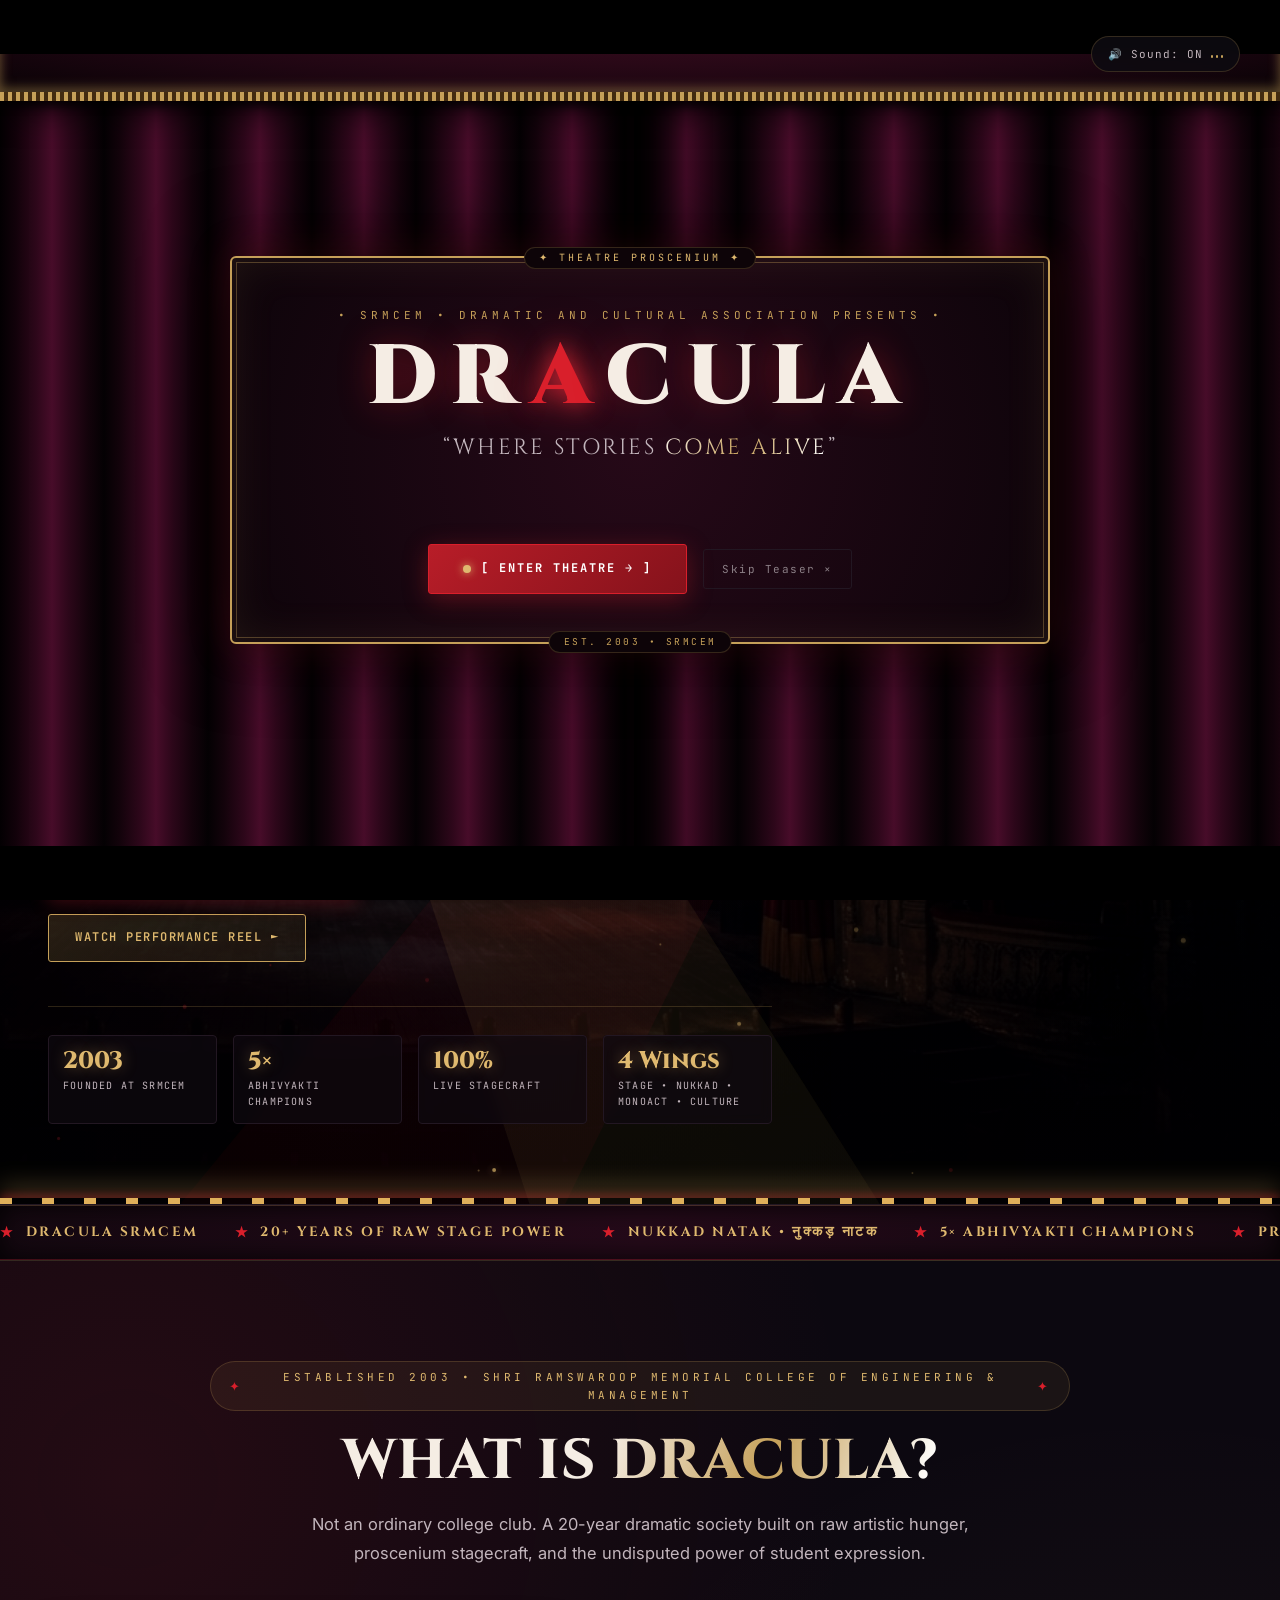
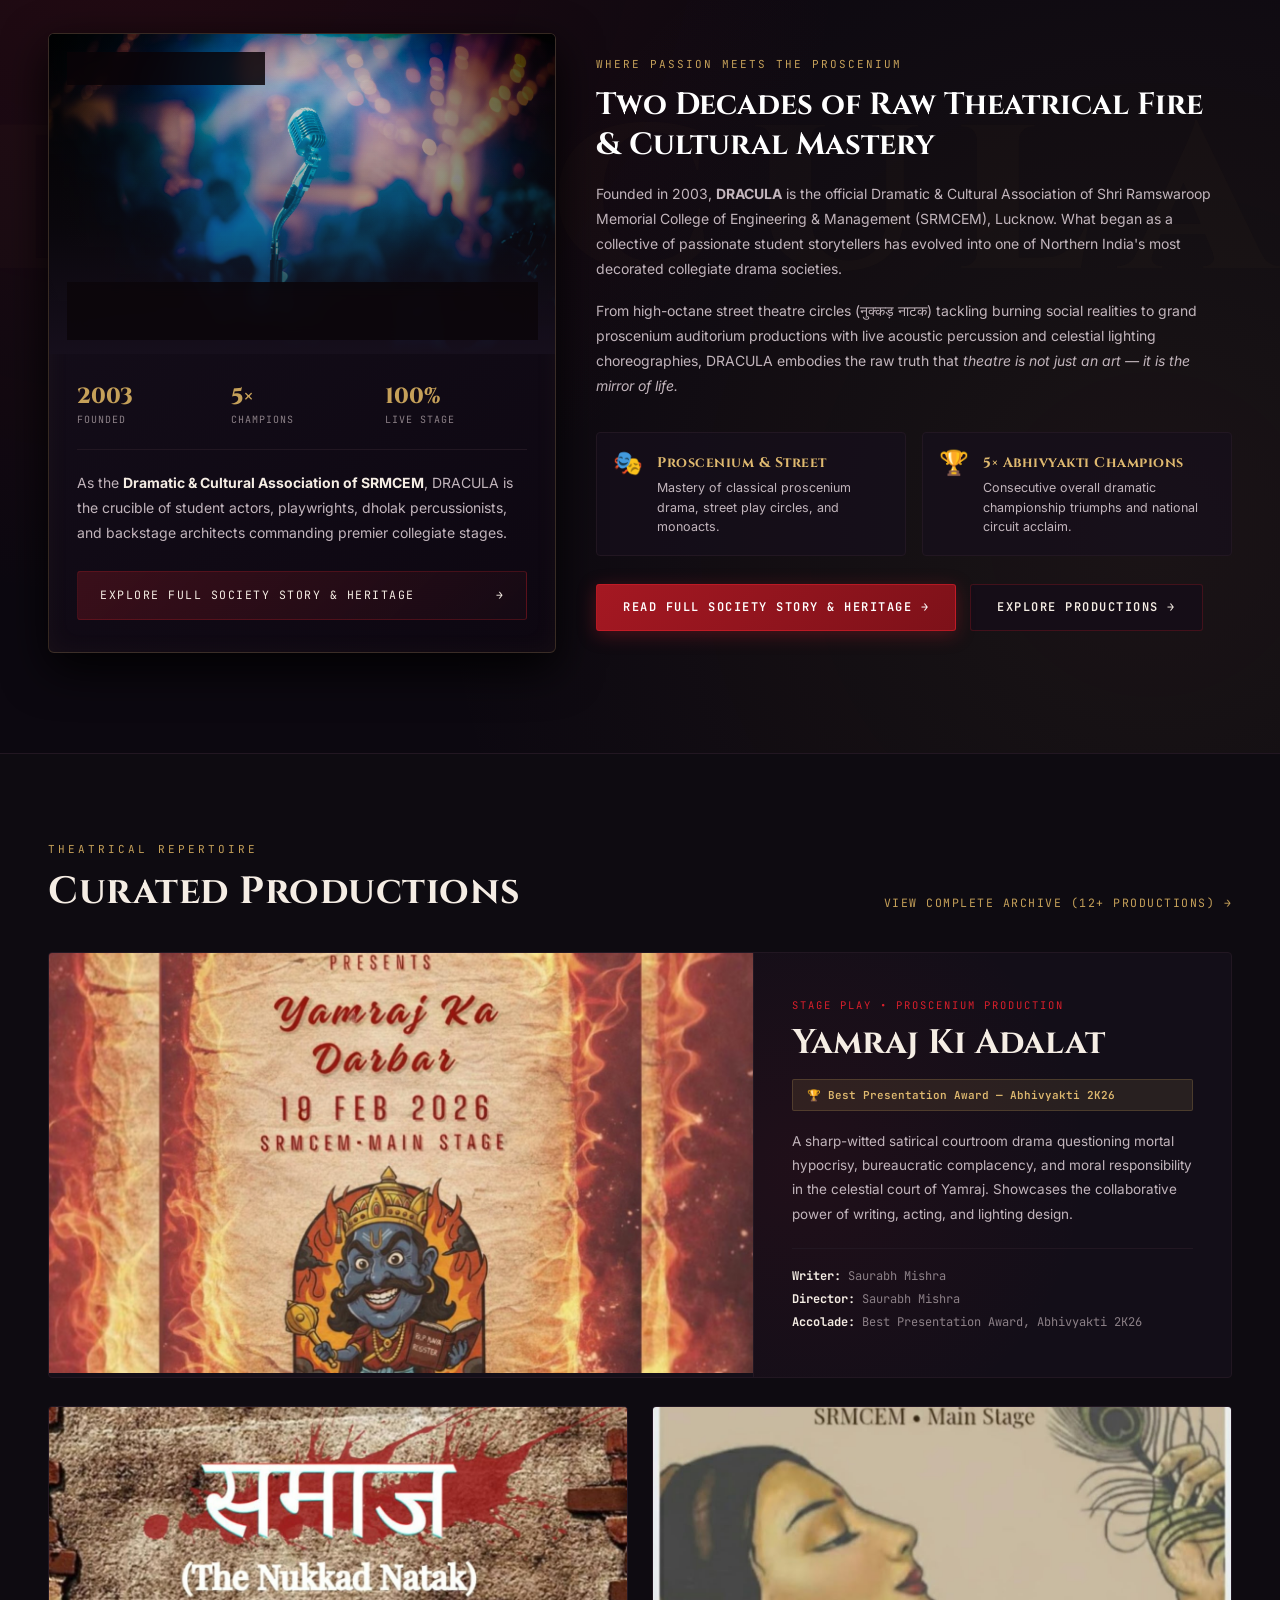
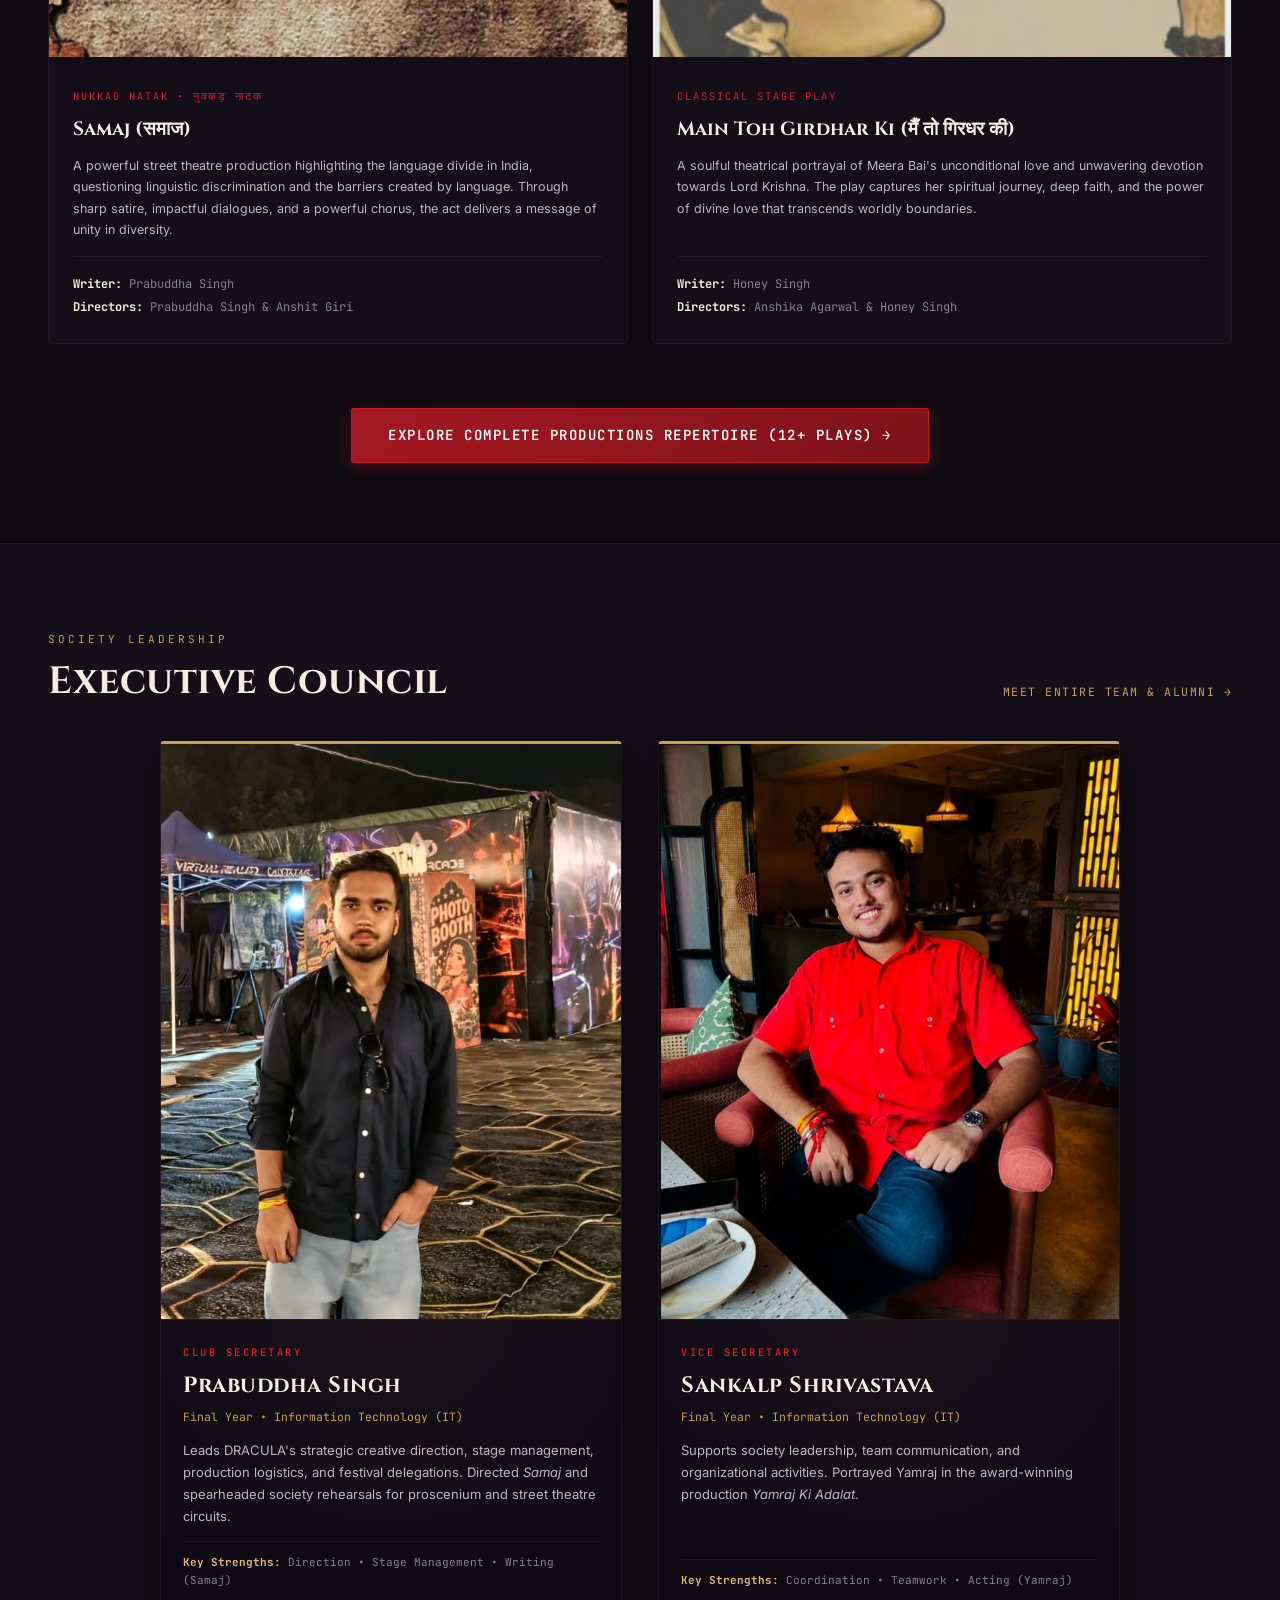
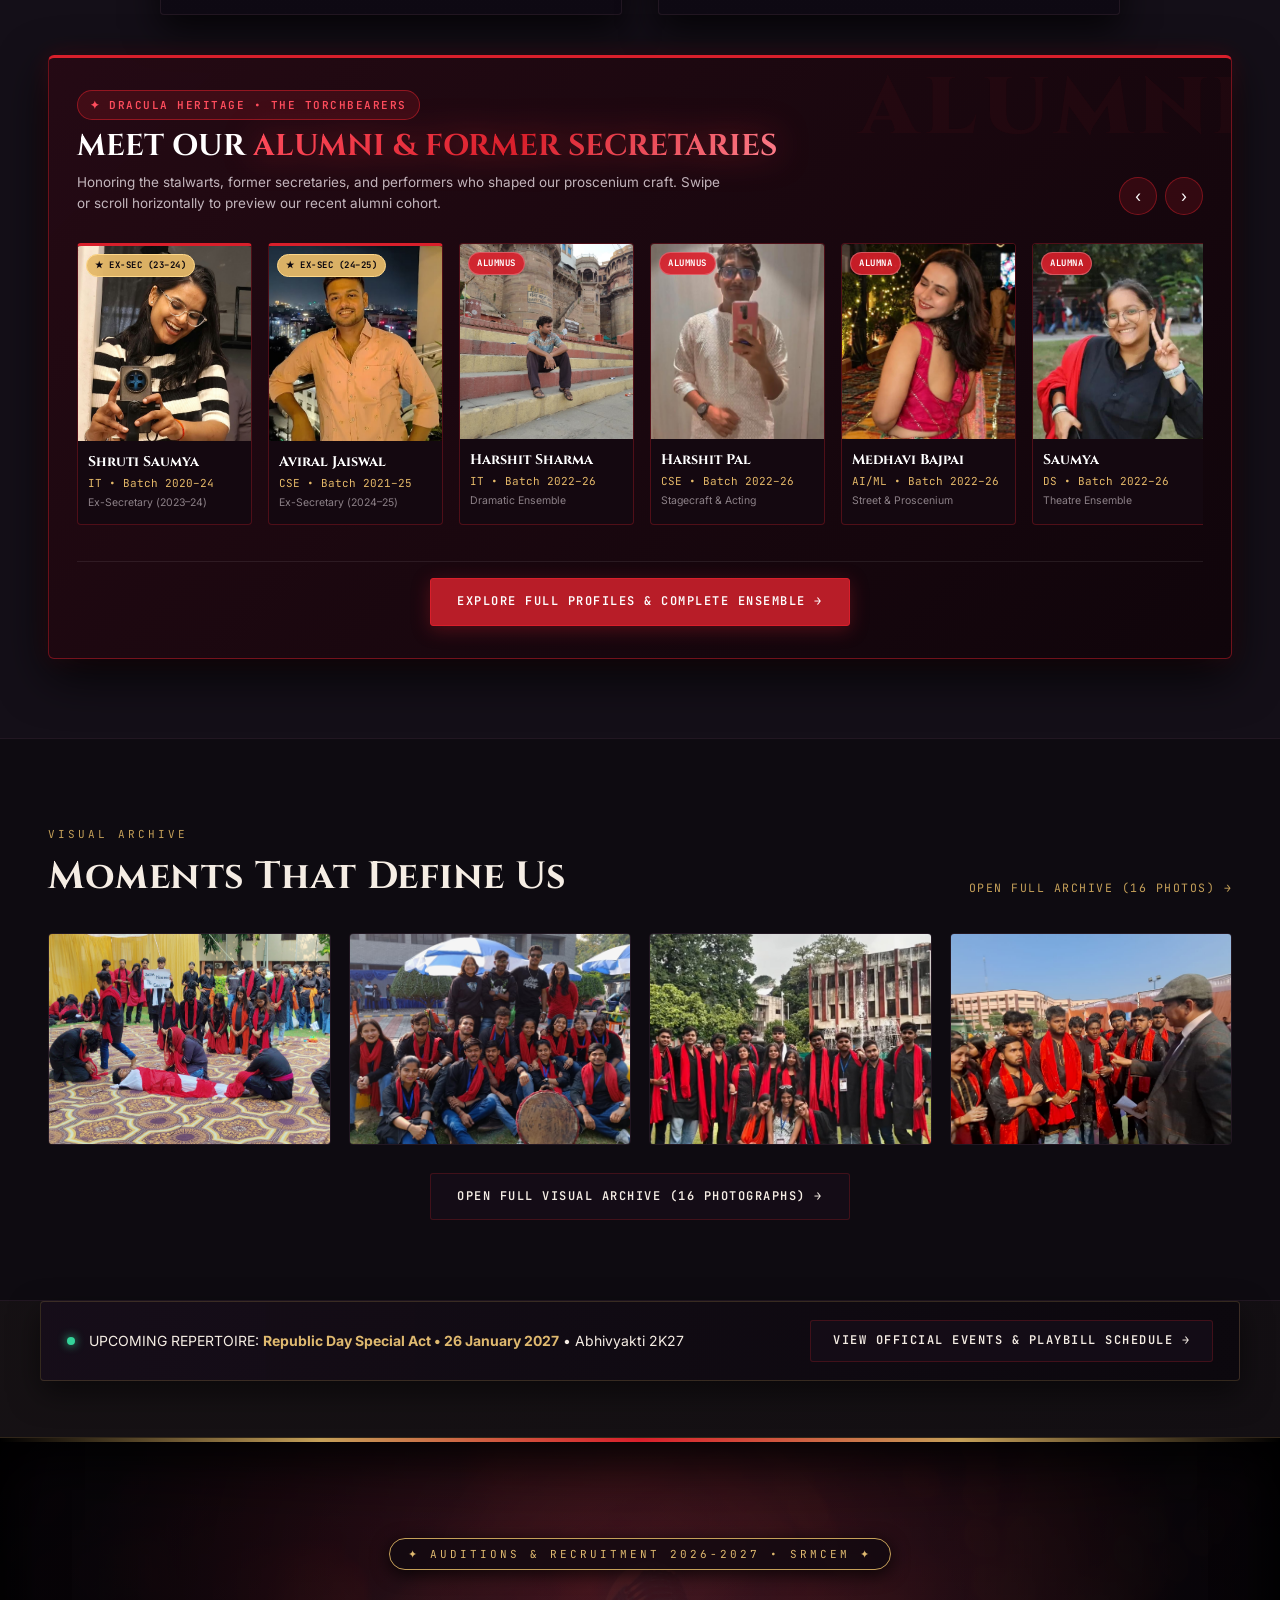
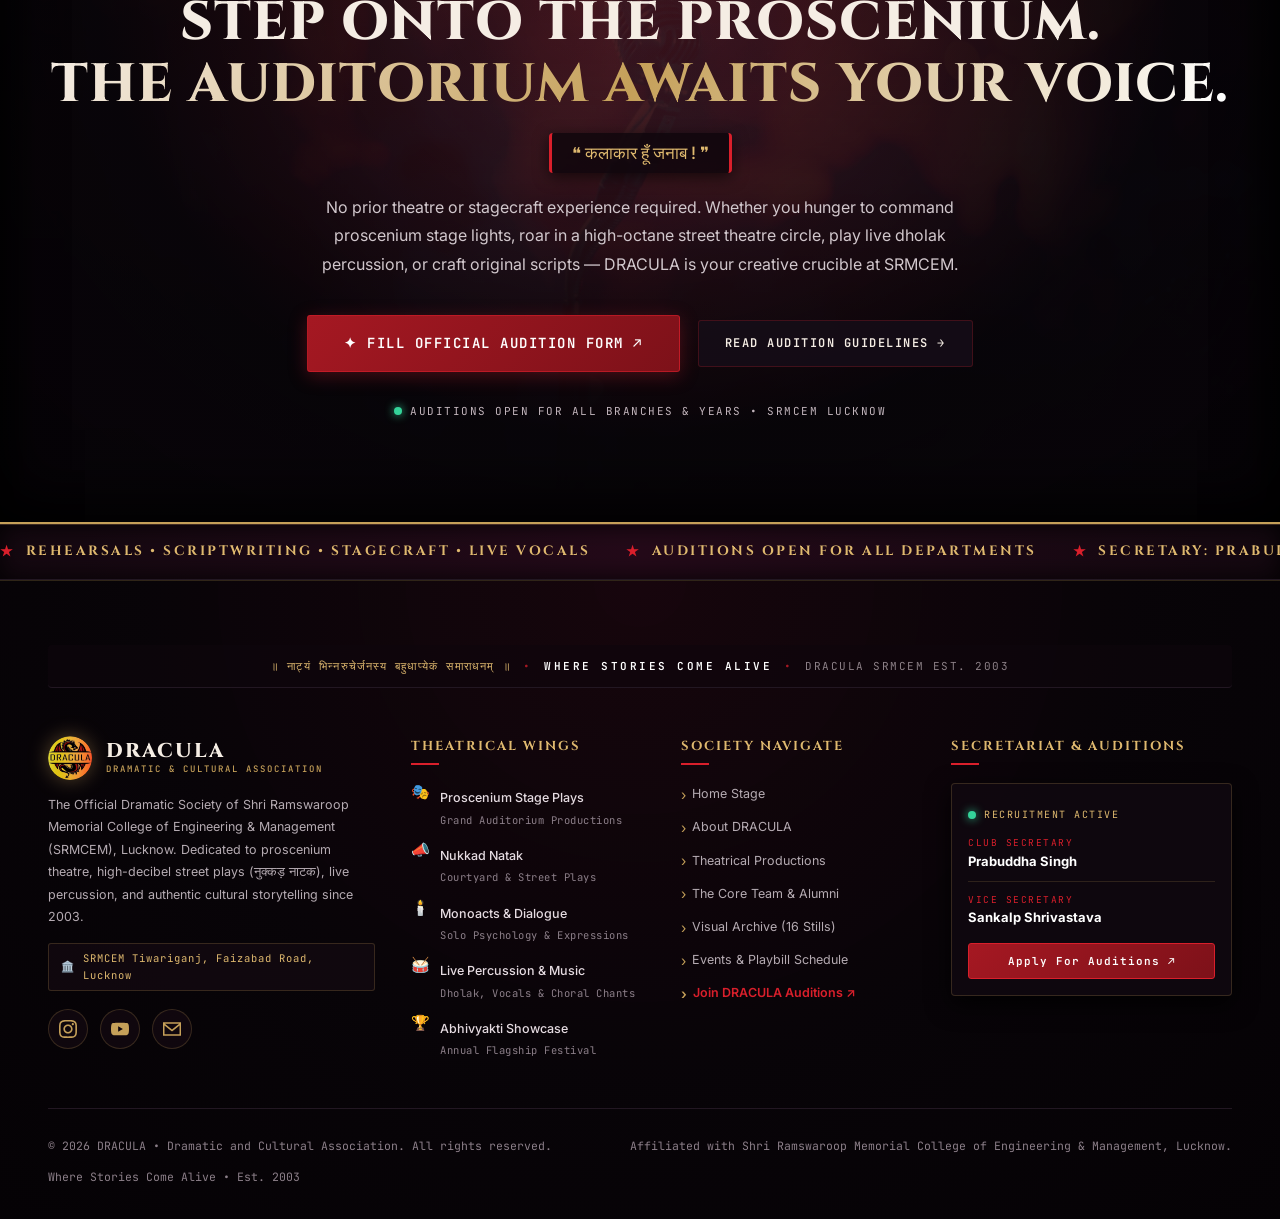
==== commit be4e3349: "Fix Google search favicon, add sitemap, manifest and robots.txt" ====
--- a/index.html
+++ b/index.html
@@ -5,8 +5,31 @@
   <meta name="viewport" content="width=device-width, initial-scale=1.0">
   <title>DRACULA &mdash; Dramatic &amp; Cultural Association | SRMCEM</title>
   <meta name="description" content="DRACULA is the official Dramatic and Cultural Association of SRMCEM Lucknow. Established in 2003, presenting stage plays, nukkad natak, monoacts, and cultural expressions. 5x Abhivyakti Champions.">
+  <link rel="canonical" href="https://draculaclub.sbs/">
+  
+  <!-- Favicons for Google Search & Browsers -->
+  <link rel="icon" href="/favicon.ico" sizes="any">
+  <link rel="icon" type="image/png" sizes="48x48" href="/favicon-48x48.png">
+  <link rel="icon" type="image/png" sizes="96x96" href="/favicon-96x96.png">
+  <link rel="icon" type="image/png" sizes="192x192" href="/favicon-192x192.png">
+  <link rel="apple-touch-icon" sizes="180x180" href="/apple-touch-icon.png">
+  <link rel="manifest" href="/site.webmanifest">
+  <meta name="theme-color" content="#0d0208">
+
+  <!-- Open Graph / Facebook / WhatsApp -->
+  <meta property="og:type" content="website">
+  <meta property="og:url" content="https://draculaclub.sbs/">
+  <meta property="og:title" content="DRACULA — Dramatic &amp; Cultural Association | SRMCEM">
+  <meta property="og:description" content="Official Dramatic and Cultural Association of SRMCEM Lucknow. Established in 2003, presenting stage plays, nukkad natak, and cultural expressions. 5x Abhivyakti Champions.">
+  <meta property="og:image" content="https://draculaclub.sbs/images/logo/dracula-logo.png">
+
+  <!-- Twitter Meta Tags -->
+  <meta name="twitter:card" content="summary_large_image">
+  <meta name="twitter:title" content="DRACULA — Dramatic &amp; Cultural Association | SRMCEM">
+  <meta name="twitter:description" content="Official Dramatic and Cultural Association of SRMCEM Lucknow. Established in 2003, presenting stage plays, nukkad natak, and cultural expressions. 5x Abhivyakti Champions.">
+  <meta name="twitter:image" content="https://draculaclub.sbs/images/logo/dracula-logo.png">
+
   <link rel="stylesheet" href="style.css?v=20261102q">
-  <link rel="icon" type="image/png" href="images/logo/dracula-logo.png">
 </head>
 <body>
 
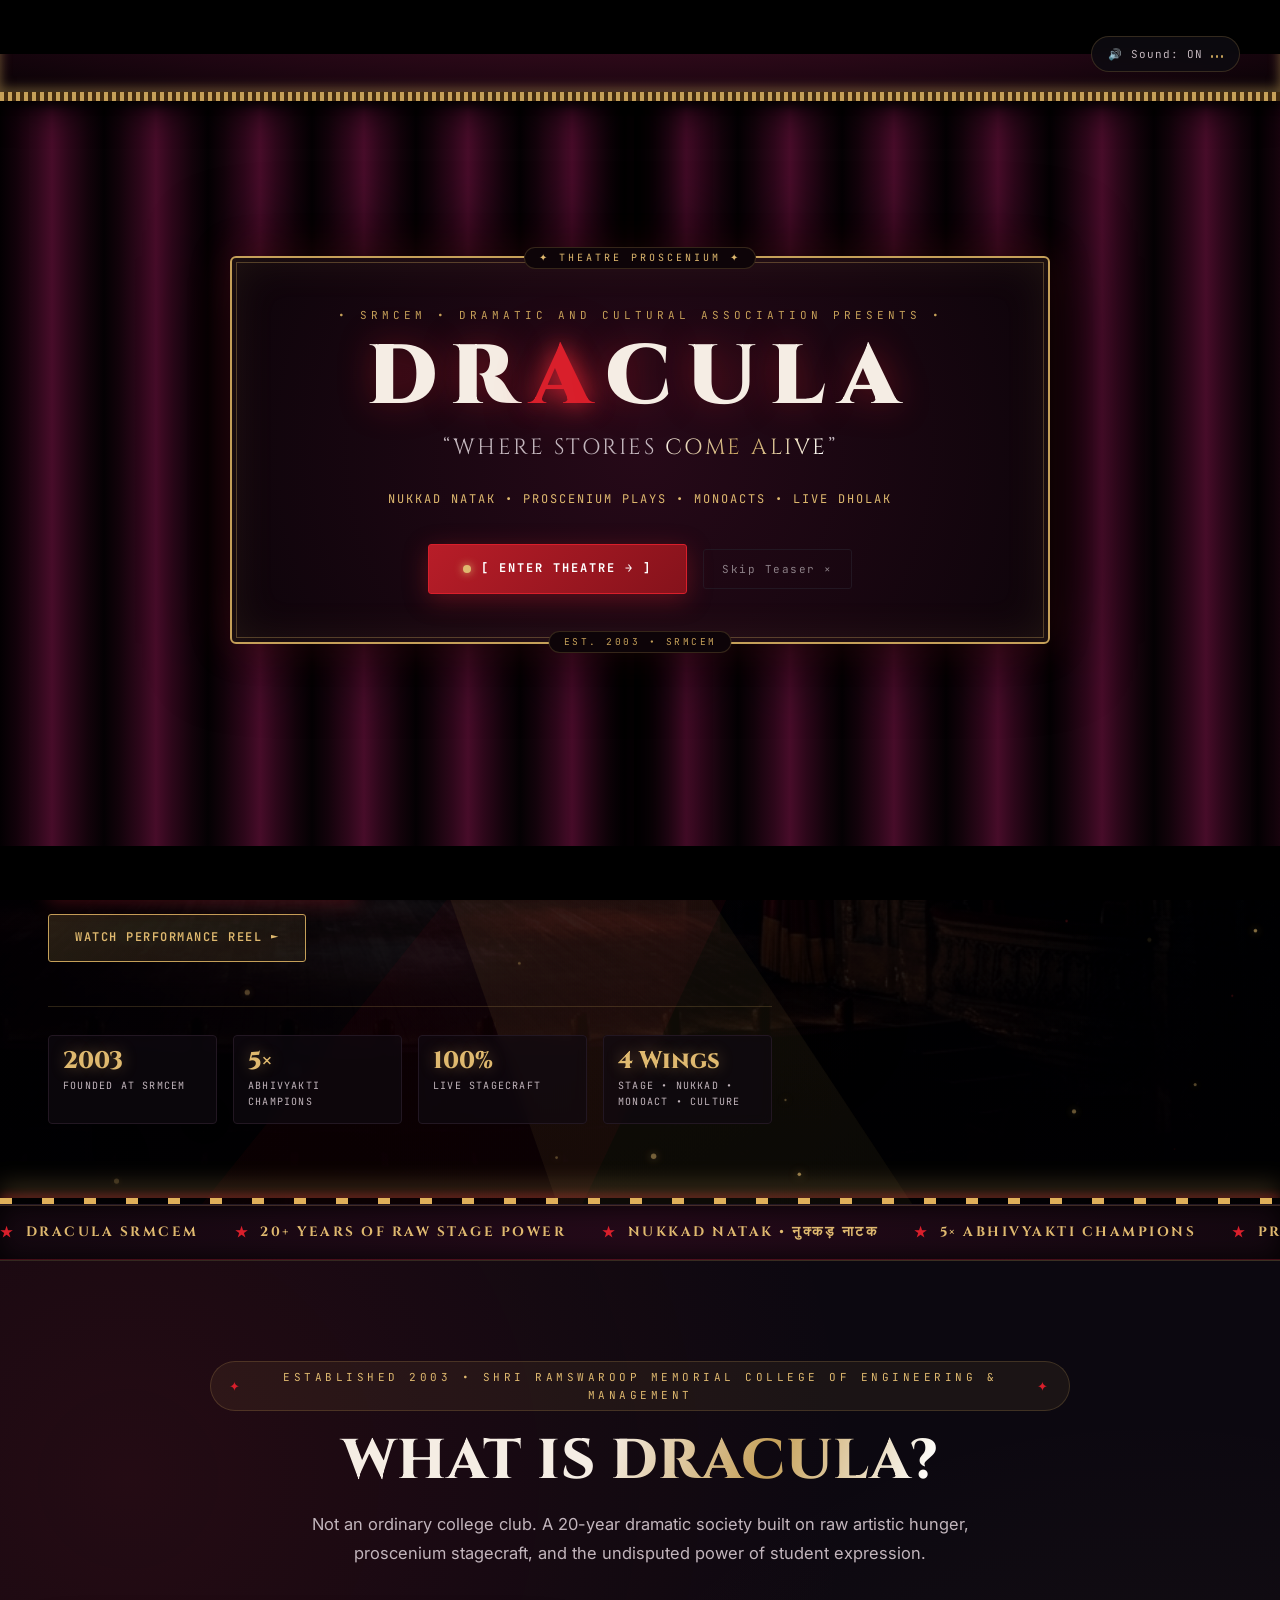
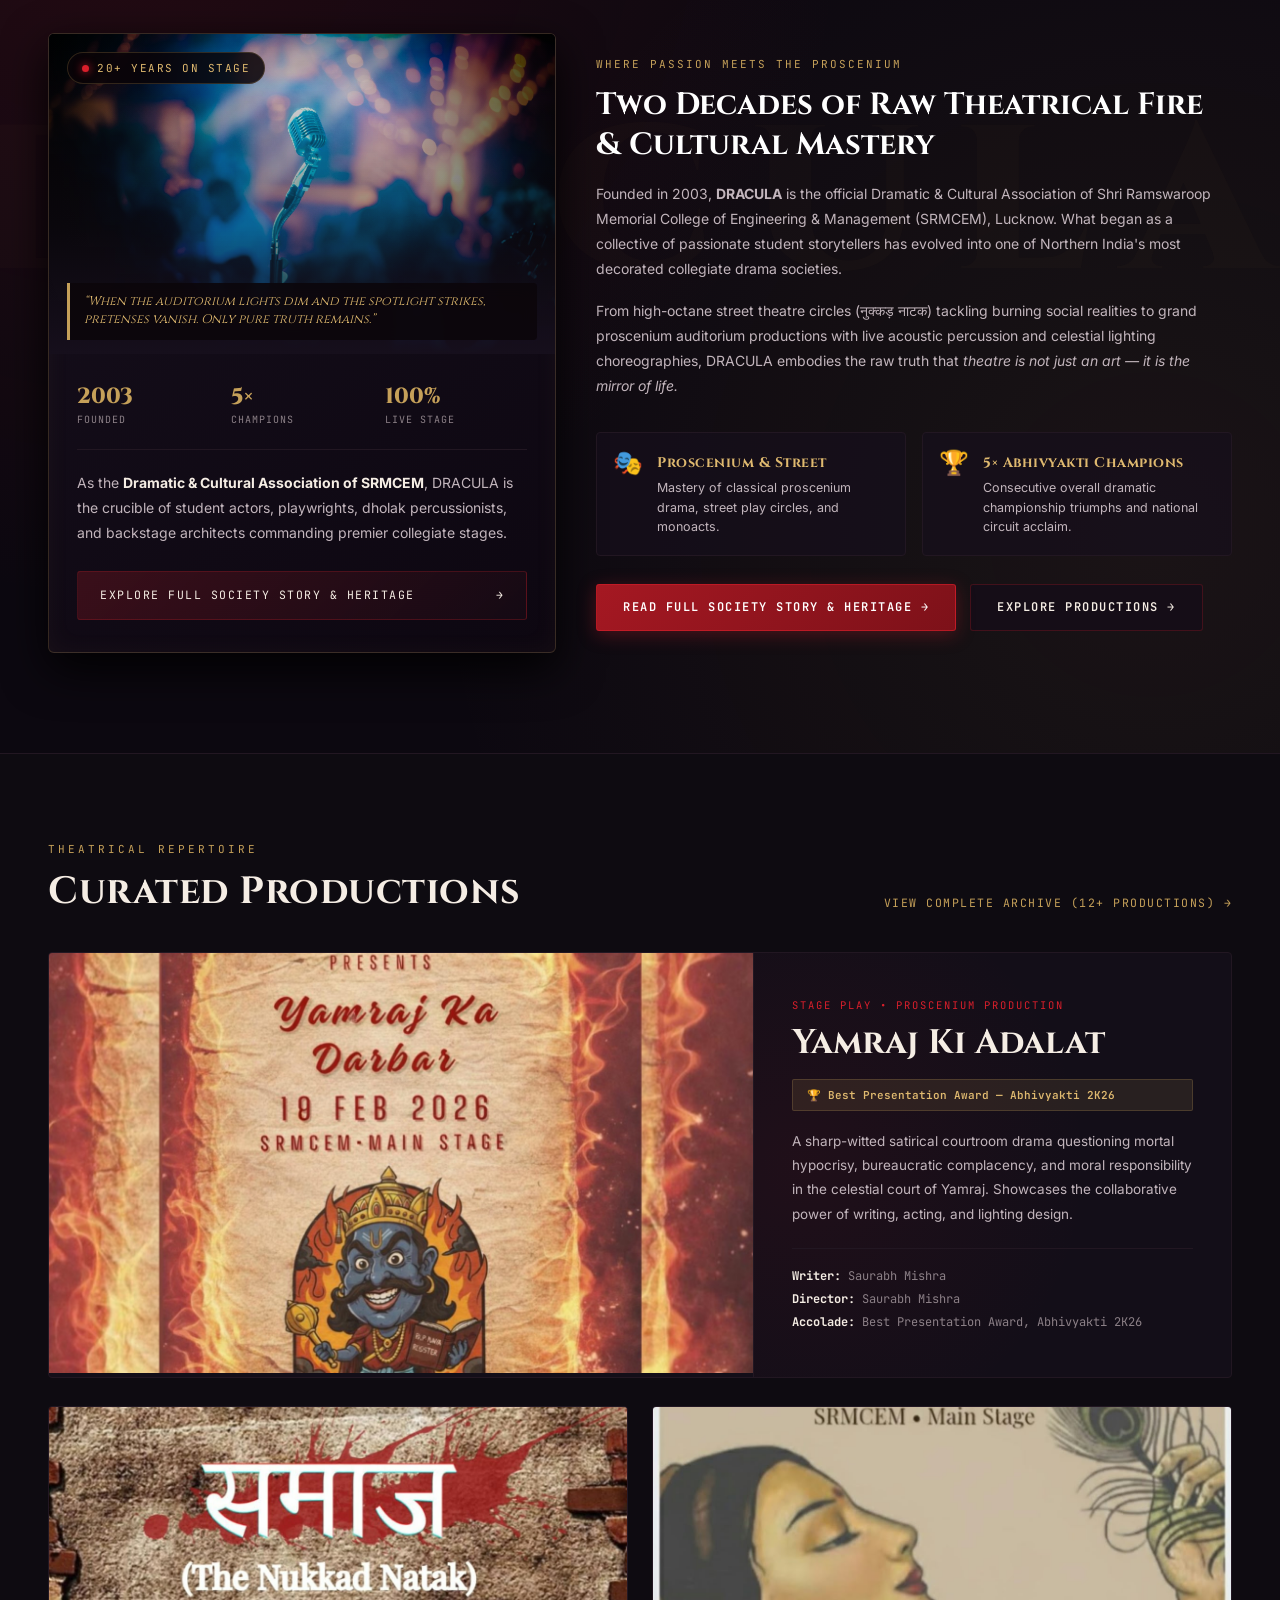
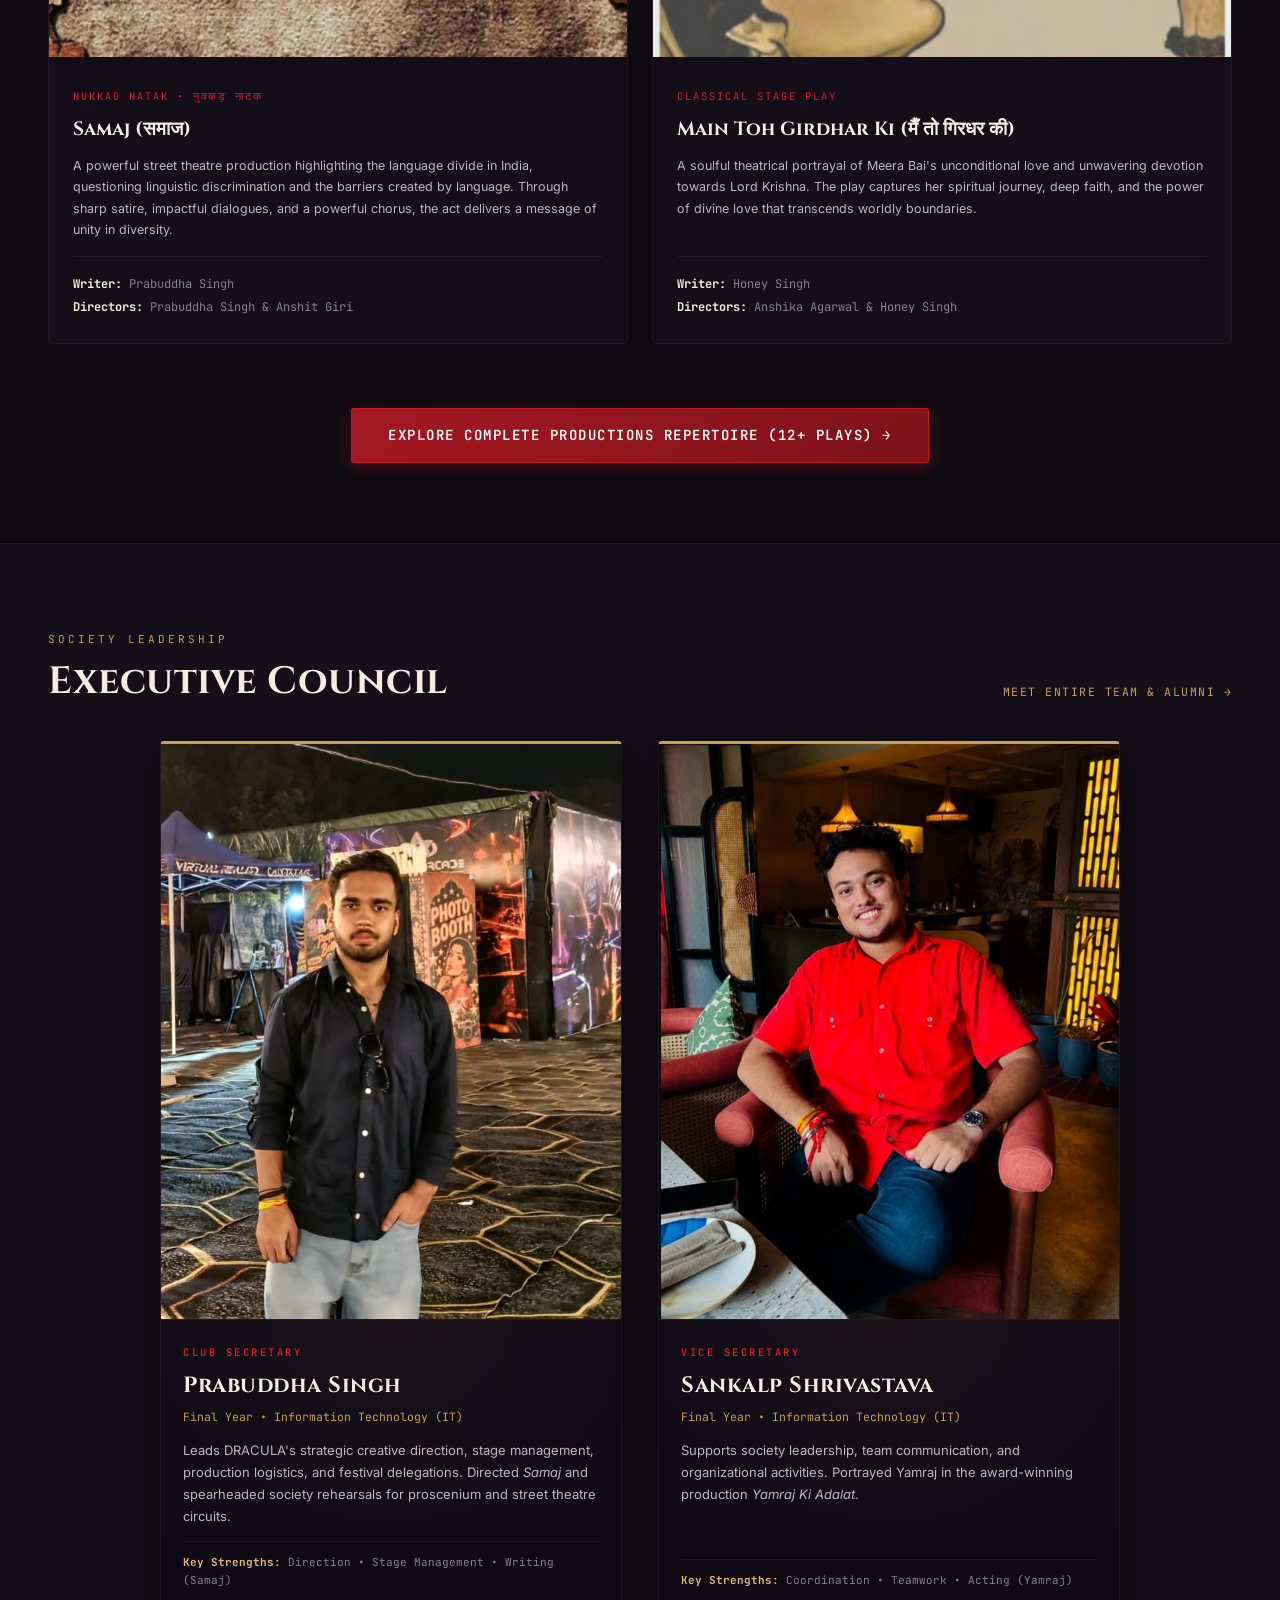
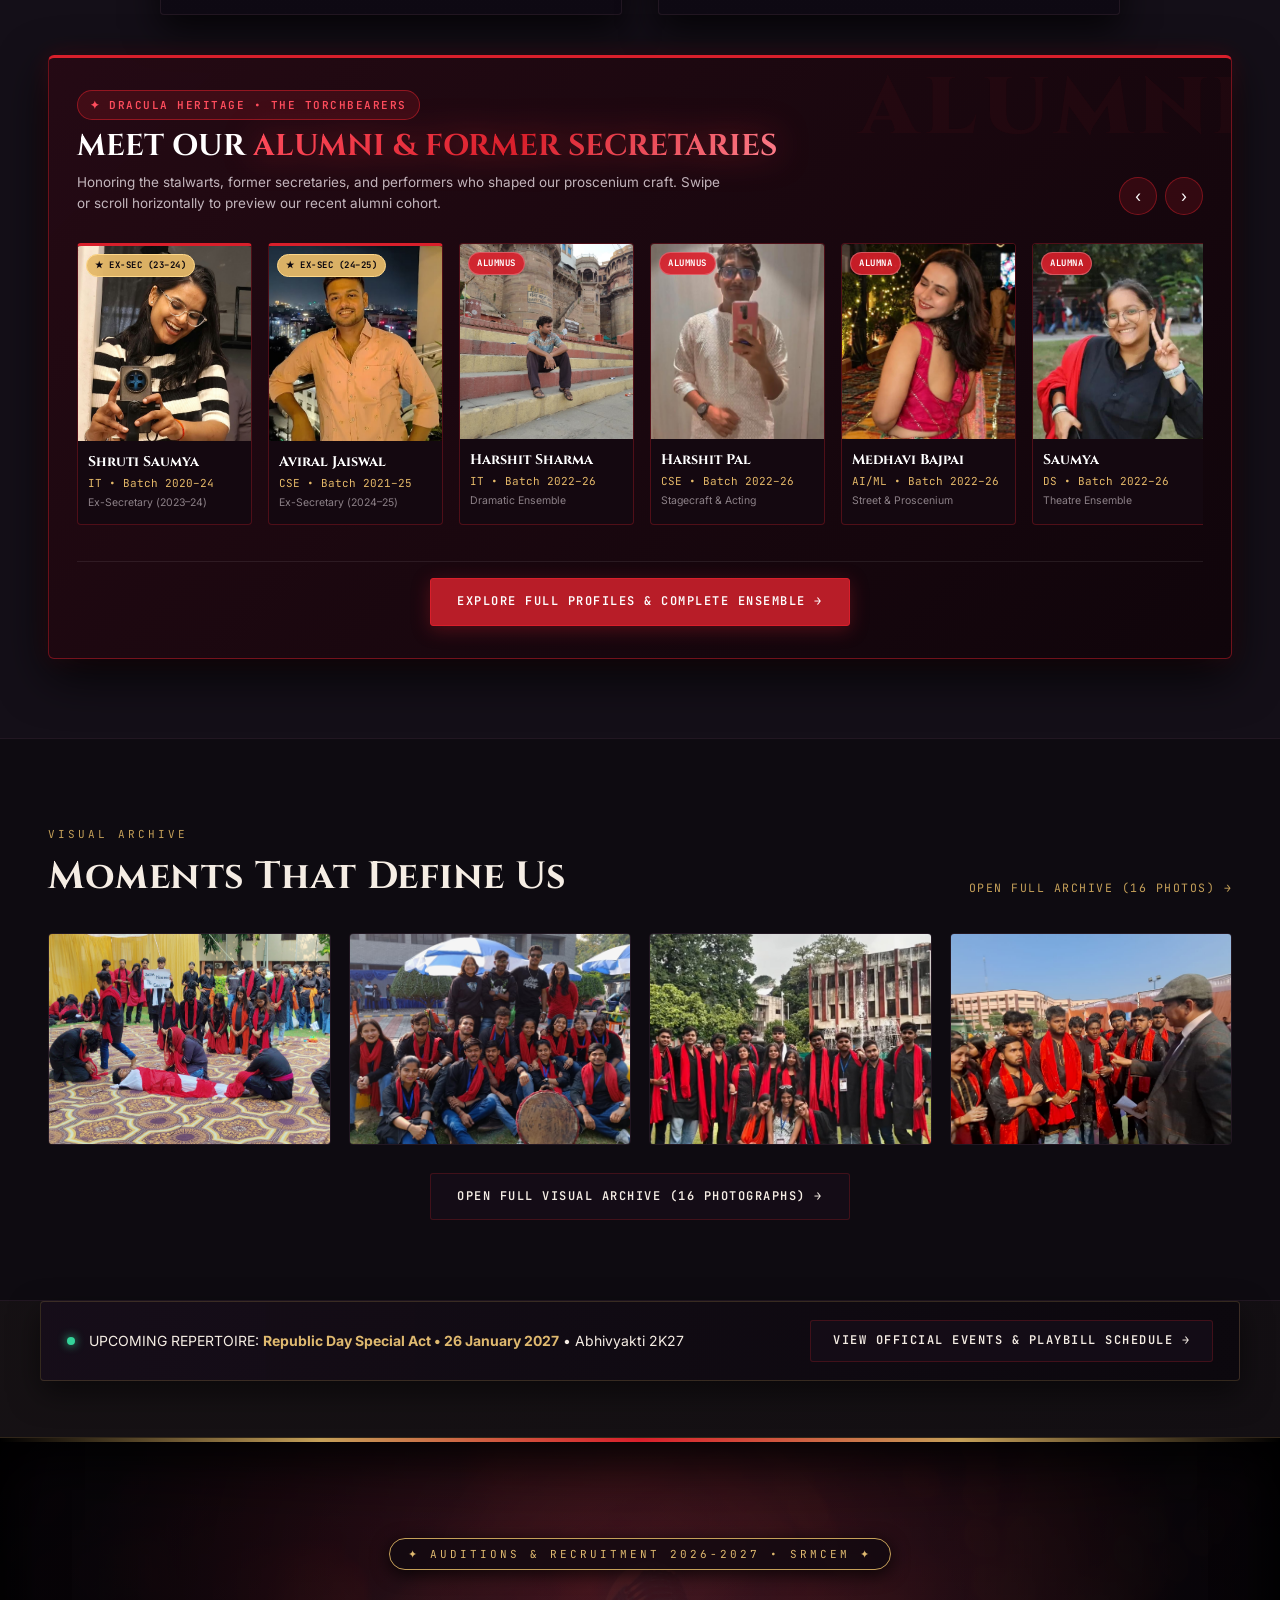
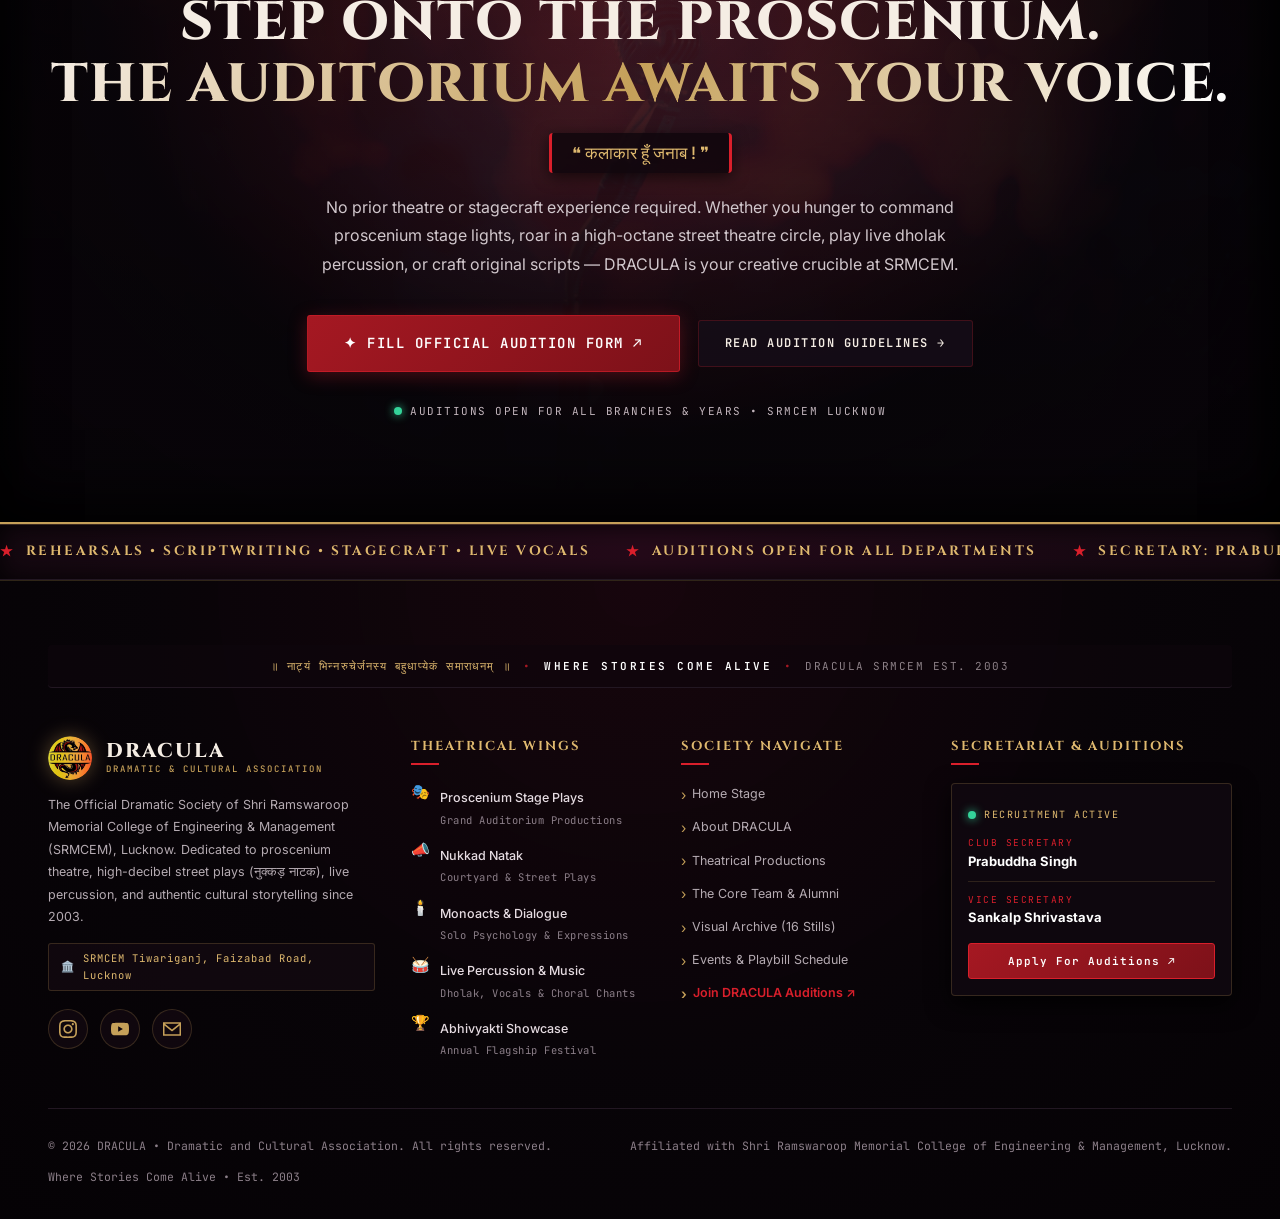
==== commit c6b30620: "feat(seo): add google-site-verification meta tag to index.html" ====
--- a/index.html
+++ b/index.html
@@ -5,6 +5,7 @@
   <meta name="viewport" content="width=device-width, initial-scale=1.0">
   <title>DRACULA &mdash; Dramatic &amp; Cultural Association | SRMCEM</title>
   <meta name="description" content="DRACULA is the official Dramatic and Cultural Association of SRMCEM Lucknow. Established in 2003, presenting stage plays, nukkad natak, monoacts, and cultural expressions. 5x Abhivyakti Champions.">
+  <meta name="google-site-verification" content="YGINCQyoNyXkDBDNT5hIYtjQ5a3zWbLIkeb35ALs4BU" />
   <link rel="canonical" href="https://draculaclub.sbs/">
   
   <!-- Favicons for Google Search & Browsers -->
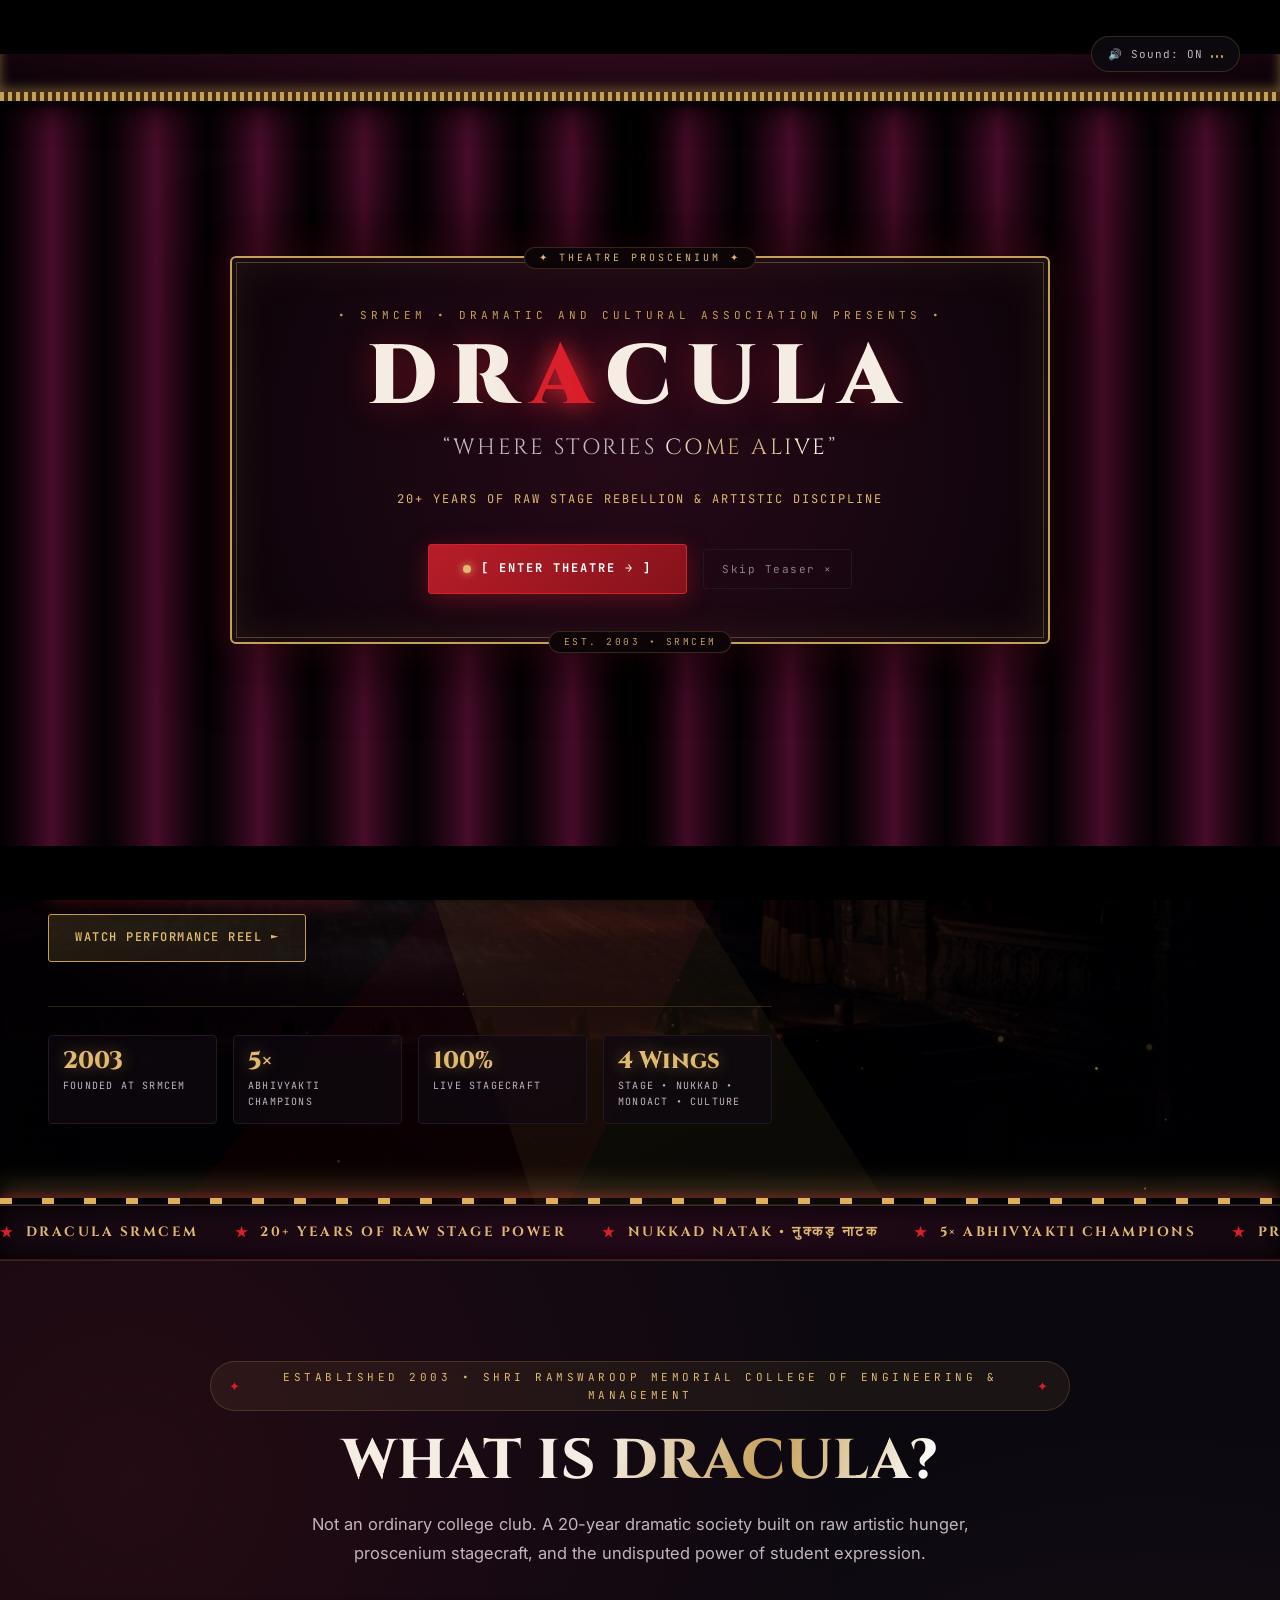
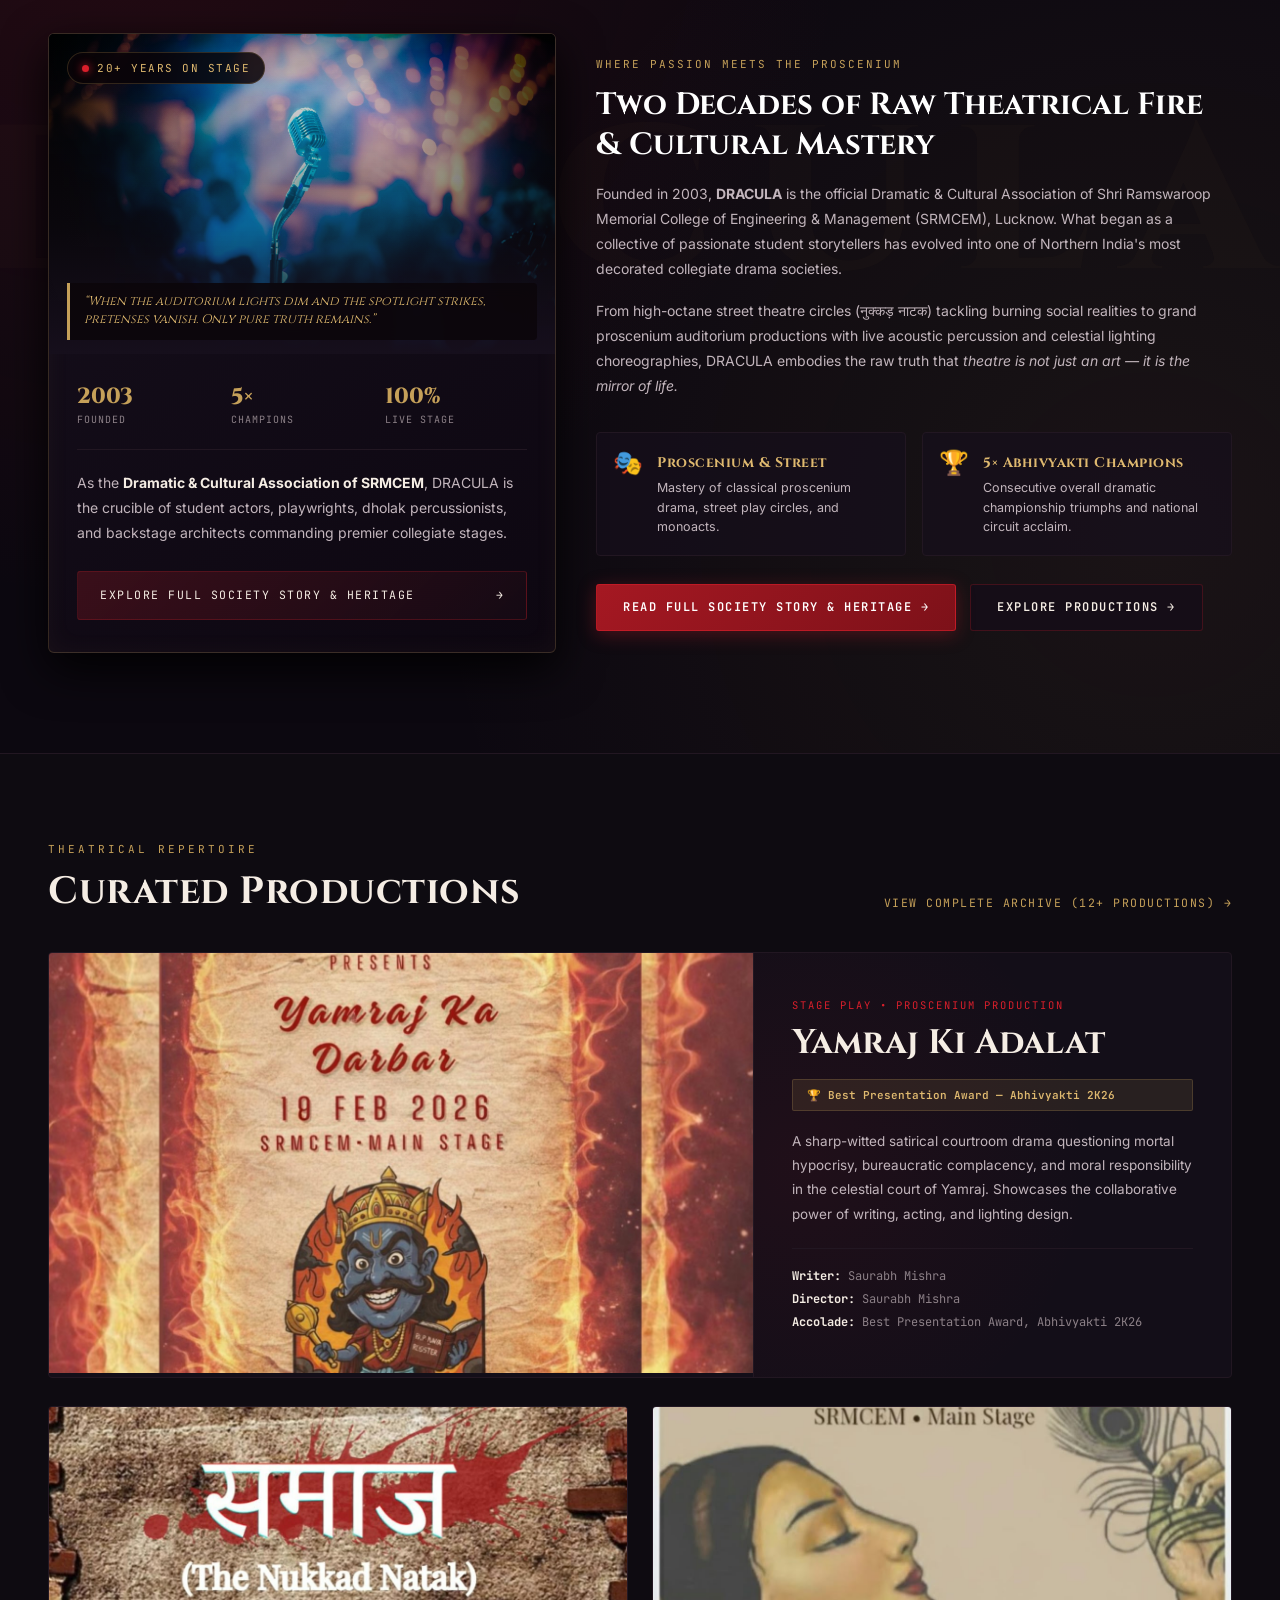
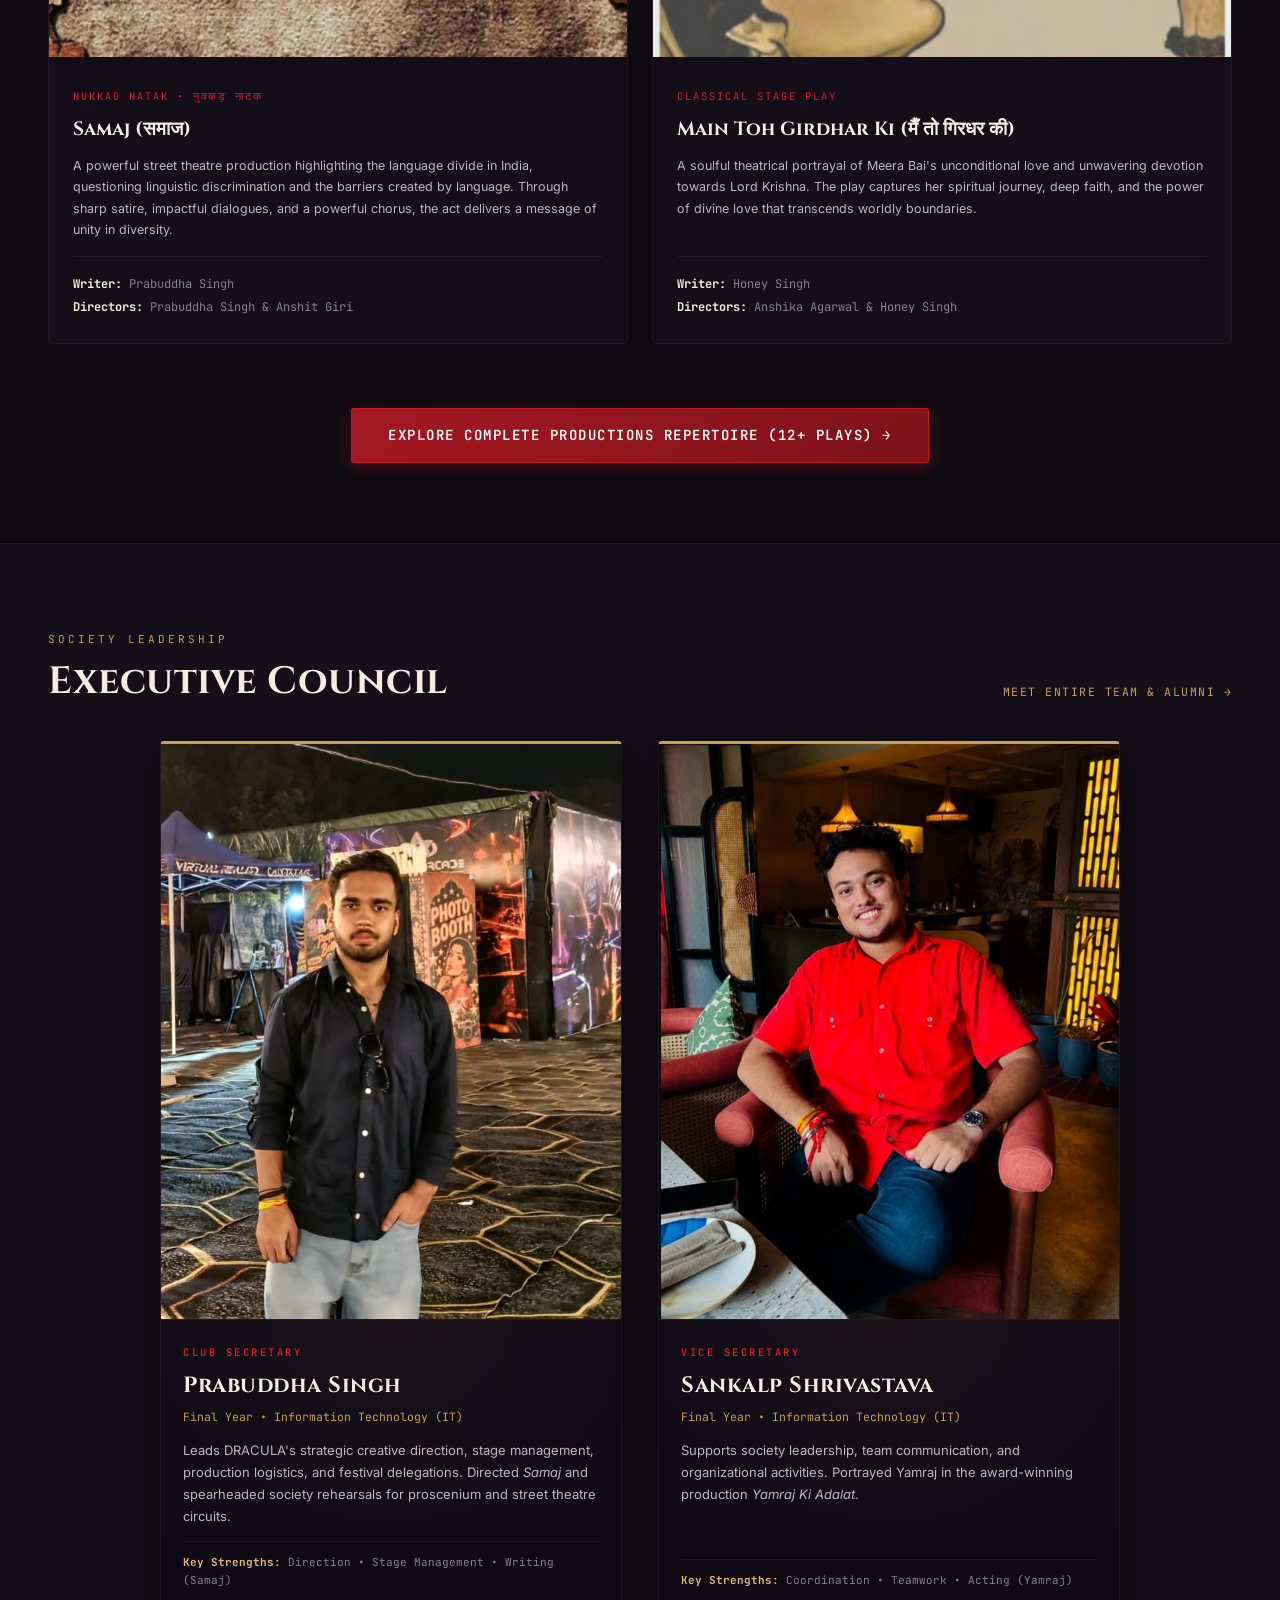
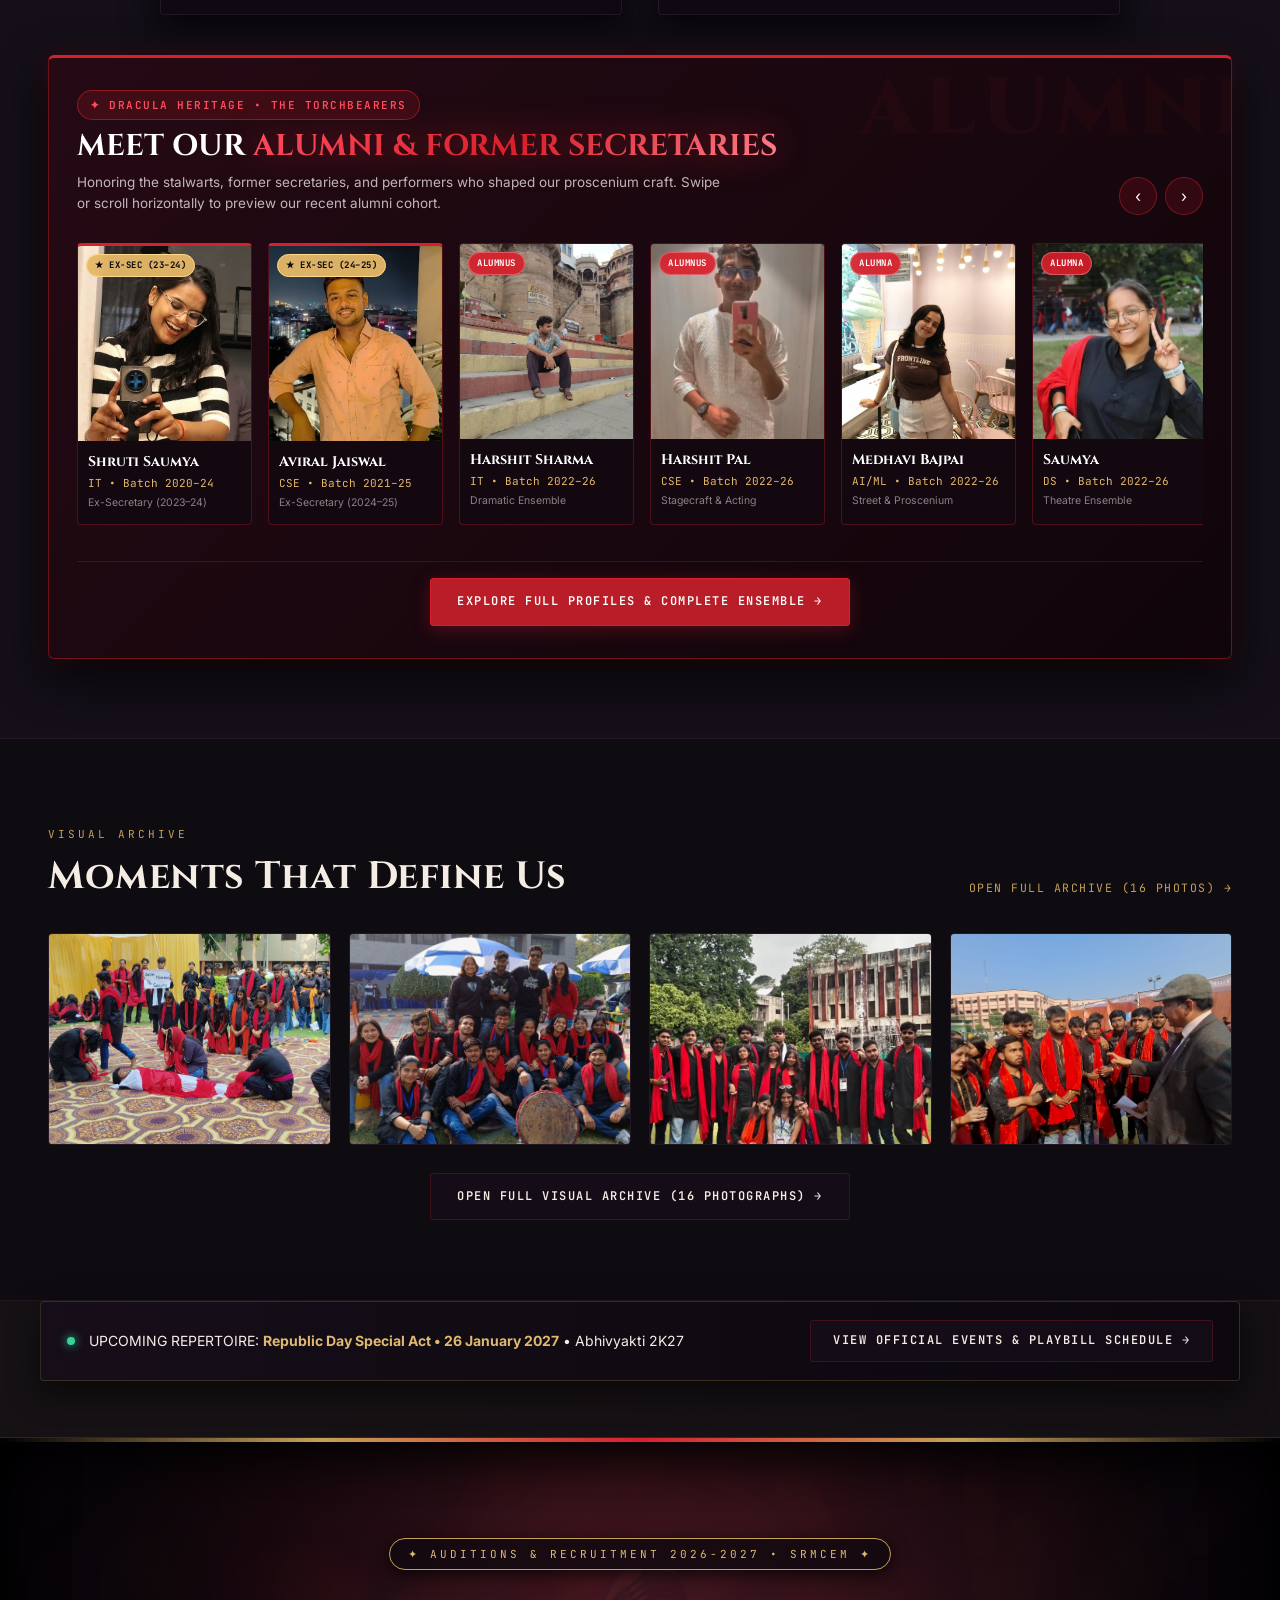
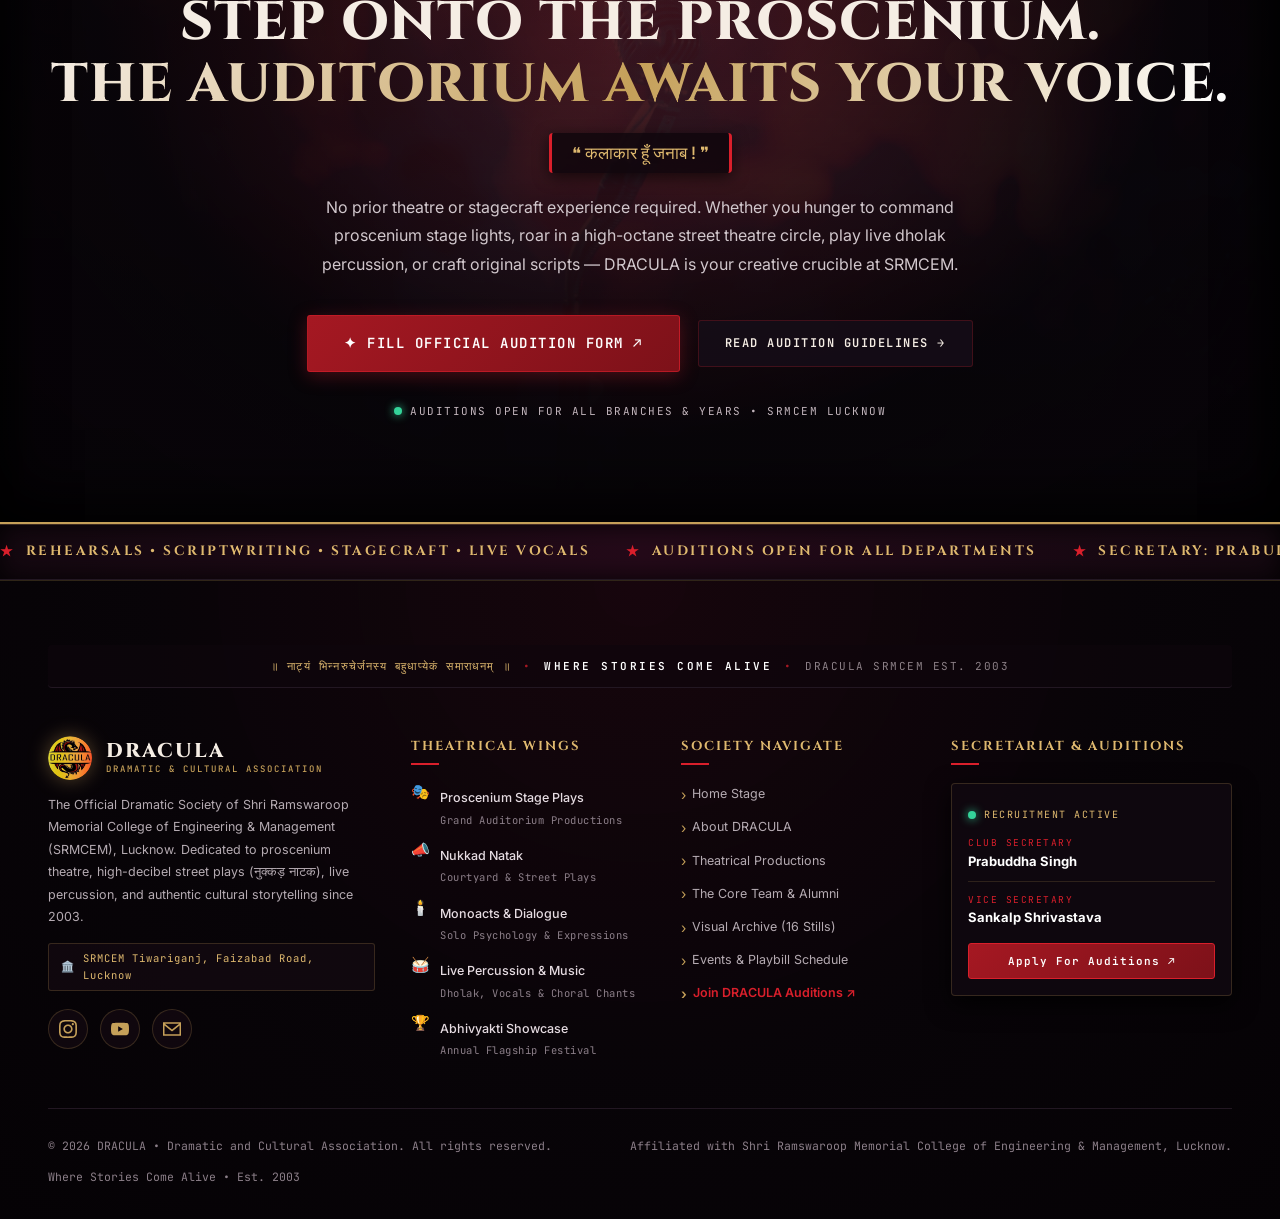
==== commit df237561: "feat(team): update Medhavi Bajpai portrait photo with optimal focal alignment and cache-busting" ====
--- a/index.html
+++ b/index.html
@@ -30,7 +30,7 @@
   <meta name="twitter:description" content="Official Dramatic and Cultural Association of SRMCEM Lucknow. Established in 2003, presenting stage plays, nukkad natak, and cultural expressions. 5x Abhivyakti Champions.">
   <meta name="twitter:image" content="https://draculaclub.sbs/images/logo/dracula-logo.png">
 
-  <link rel="stylesheet" href="style.css?v=20261102q">
+  <link rel="stylesheet" href="style.css?v=20261103a">
 </head>
 <body>
 
@@ -505,7 +505,7 @@
               <!-- 05. Medhavi Bajpai -->
               <a class="alumni-scroll-card" href="team.html#alumni" title="Medhavi Bajpai &mdash; Alumna">
                 <div class="alumni-scroll-img-wrap">
-                  <img src="images/team/MEDHAVI.jpg" alt="Medhavi Bajpai" class="alumni-img-medhavi" loading="lazy">
+                  <img src="images/team/MEDHAVI.jpg?v=20261103" alt="Medhavi Bajpai" class="alumni-img-medhavi" loading="lazy">
                   <span class="alumni-scroll-badge">Alumna</span>
                 </div>
                 <div class="alumni-scroll-info">
--- a/style.css
+++ b/style.css
@@ -2092,7 +2092,7 @@
 }
 
 .alumni-img-medhavi {
-  object-position: 50% 15% !important;
+  object-position: 50% 38% !important;
 }
 
 .alumni-img-saumya {
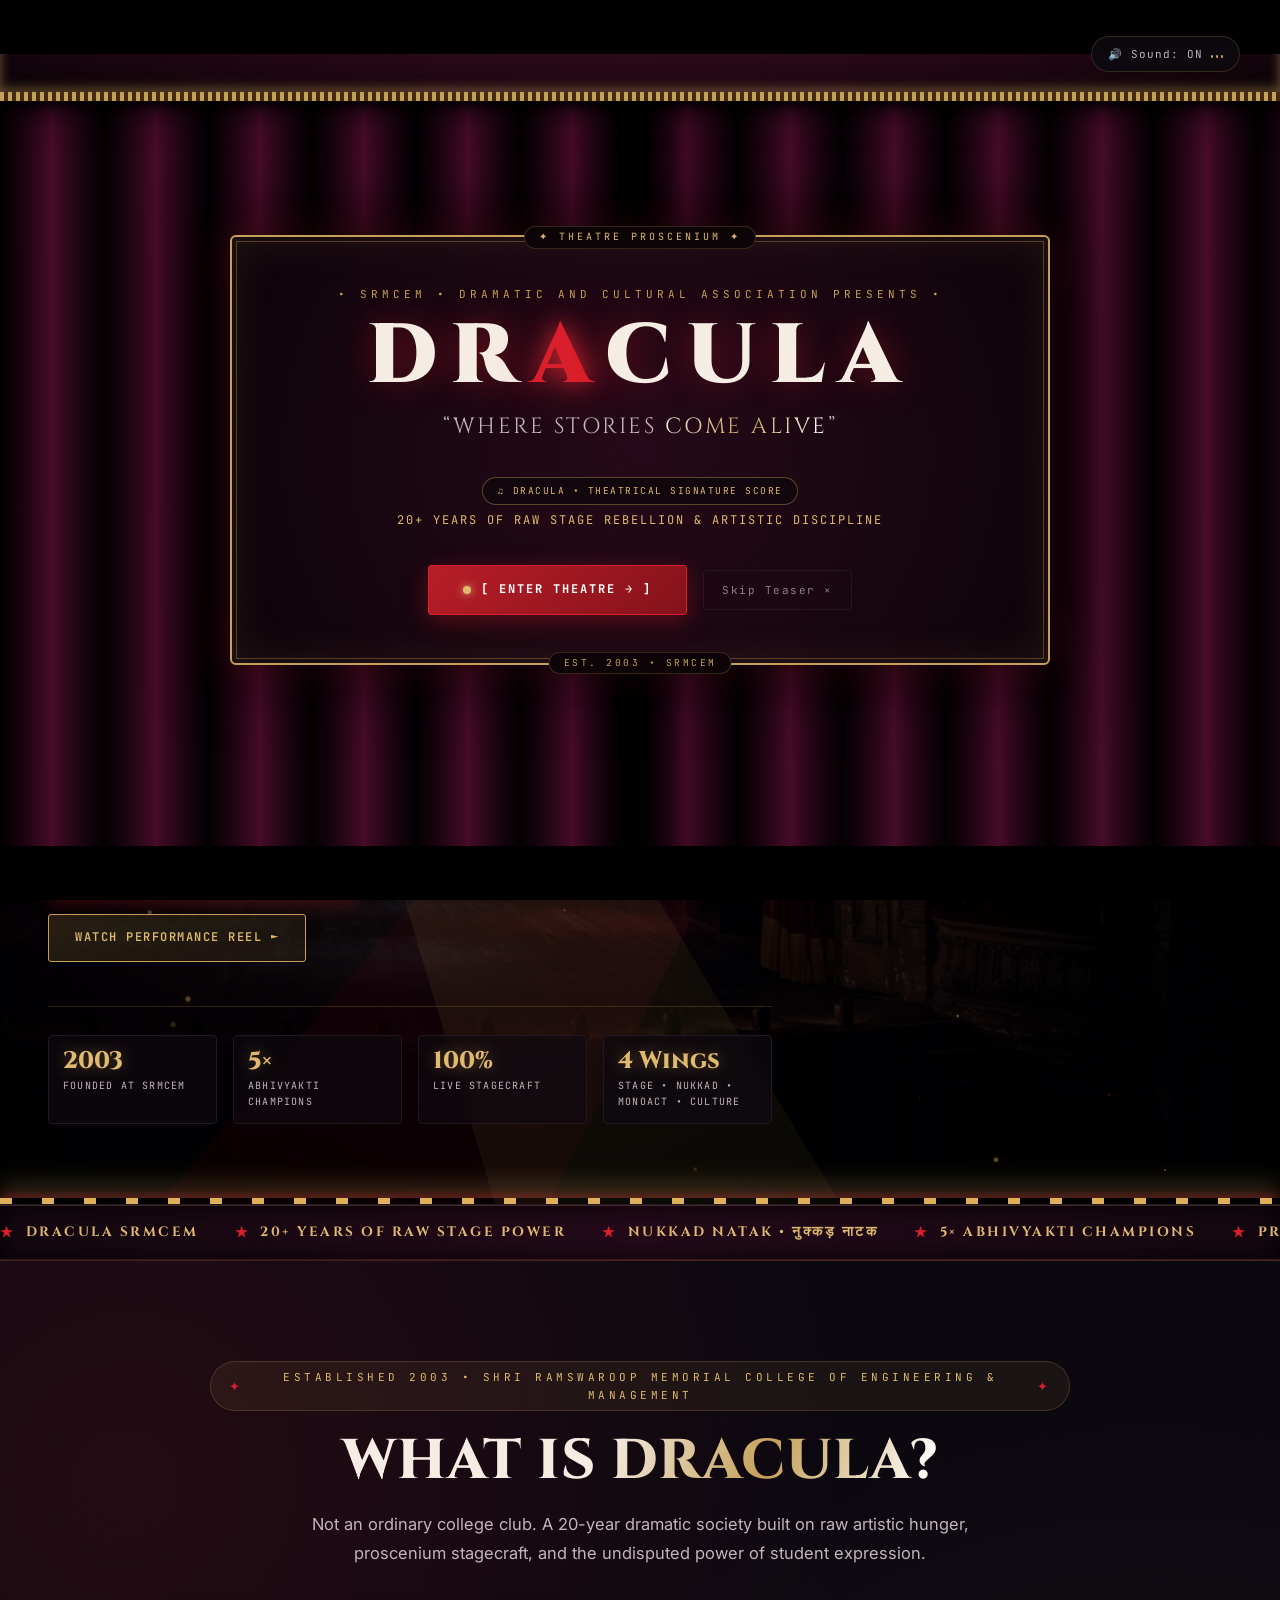
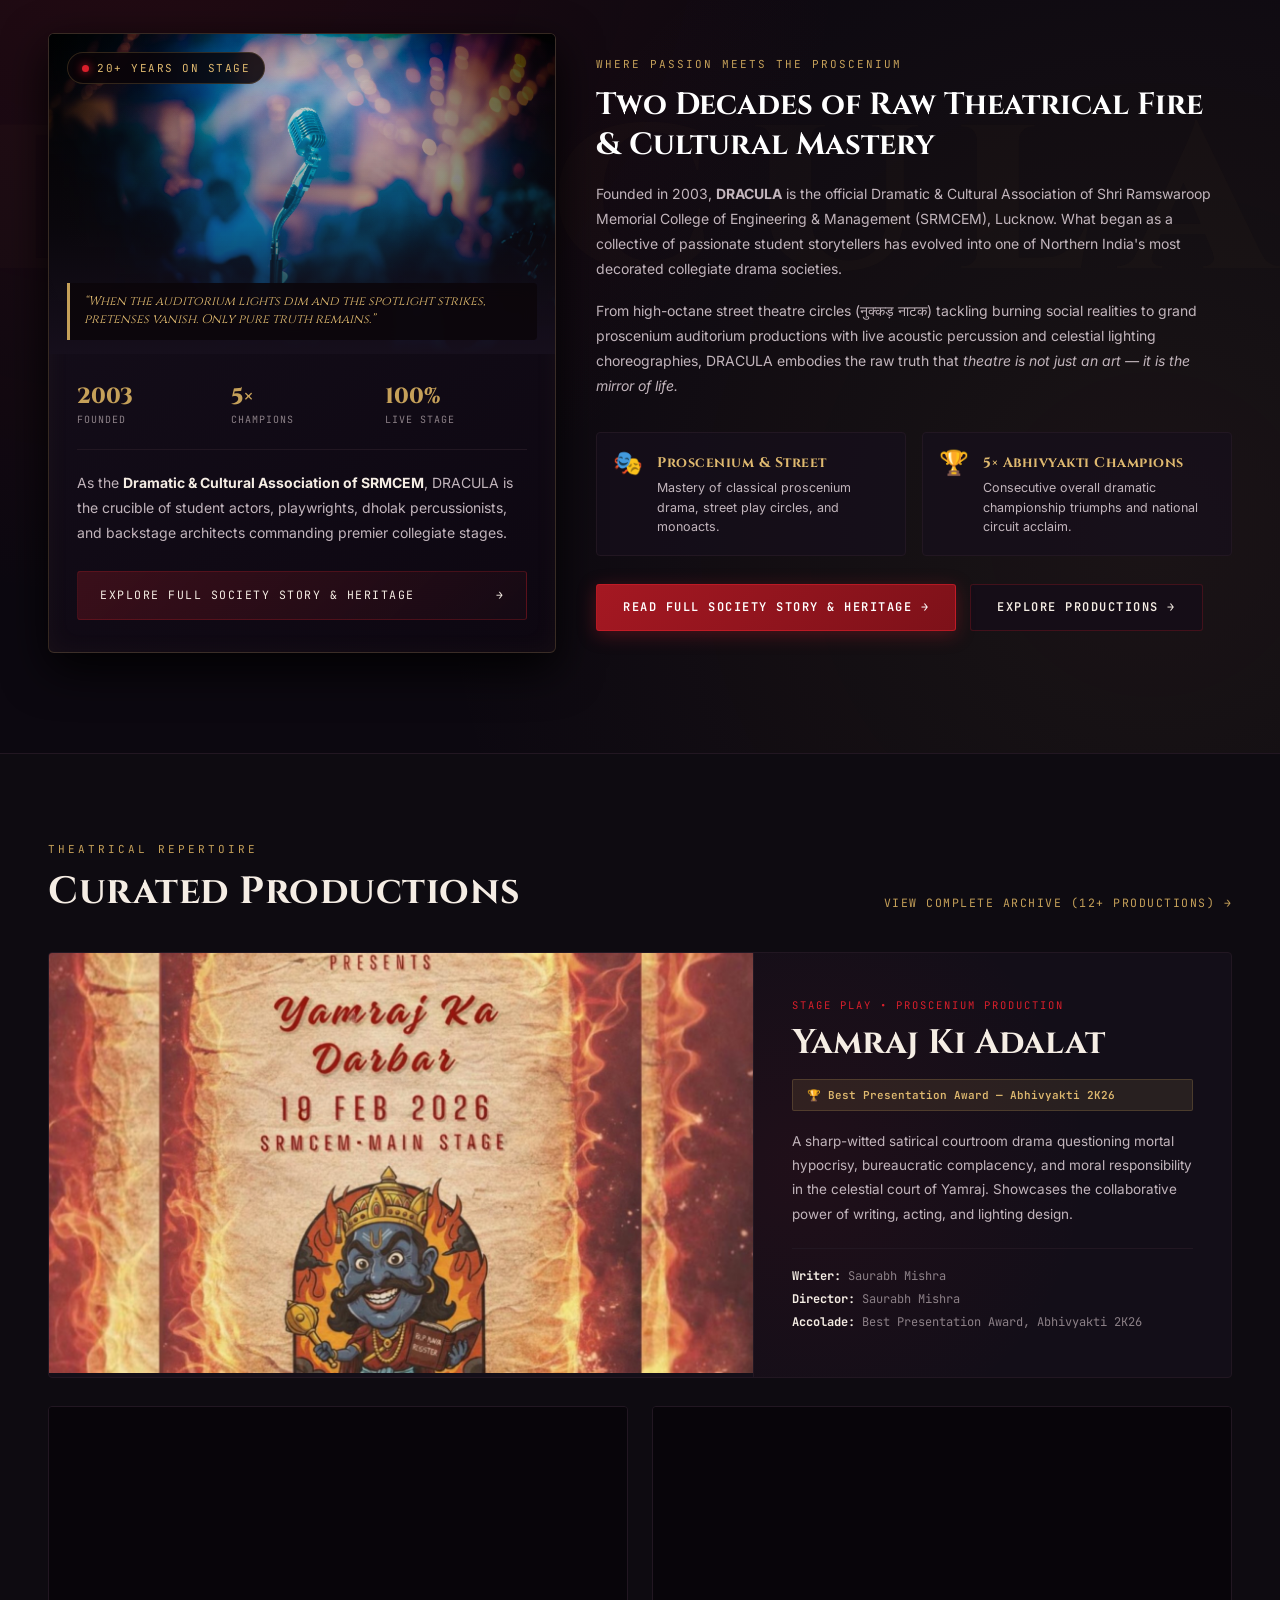
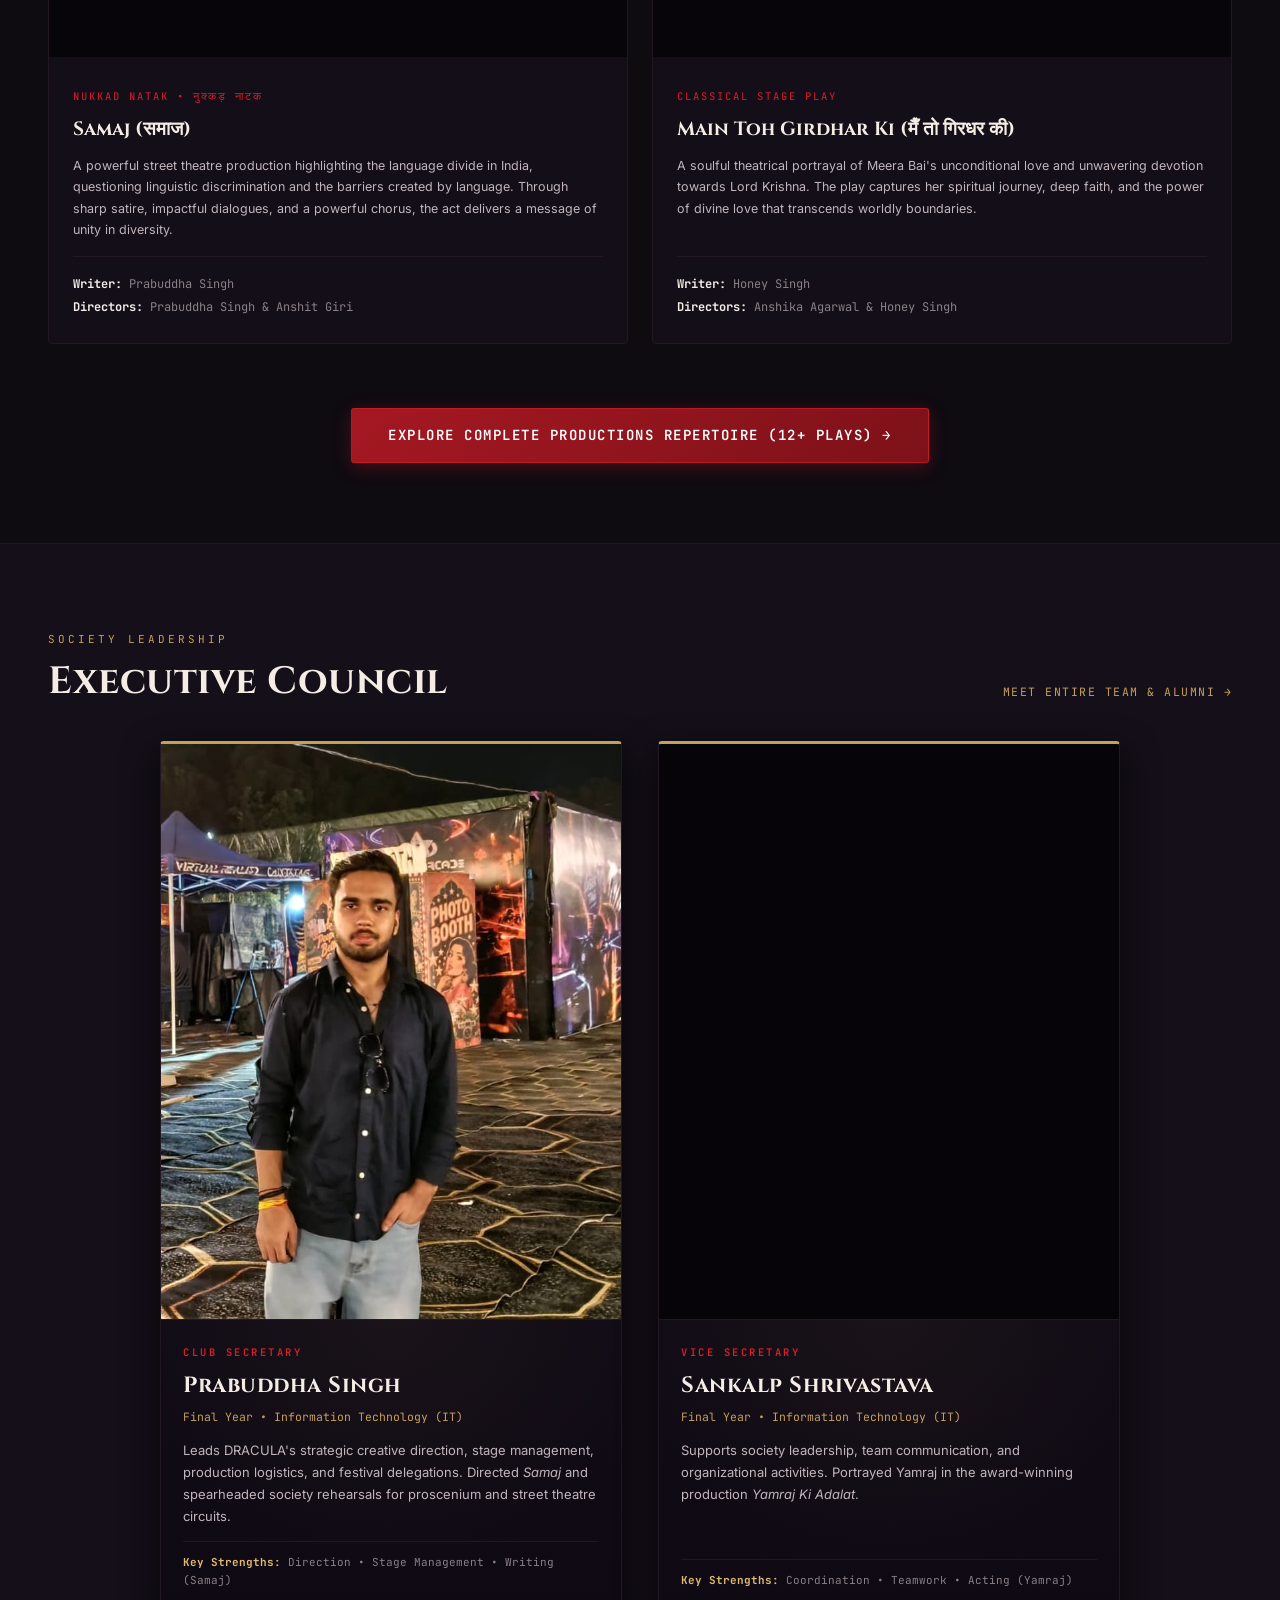
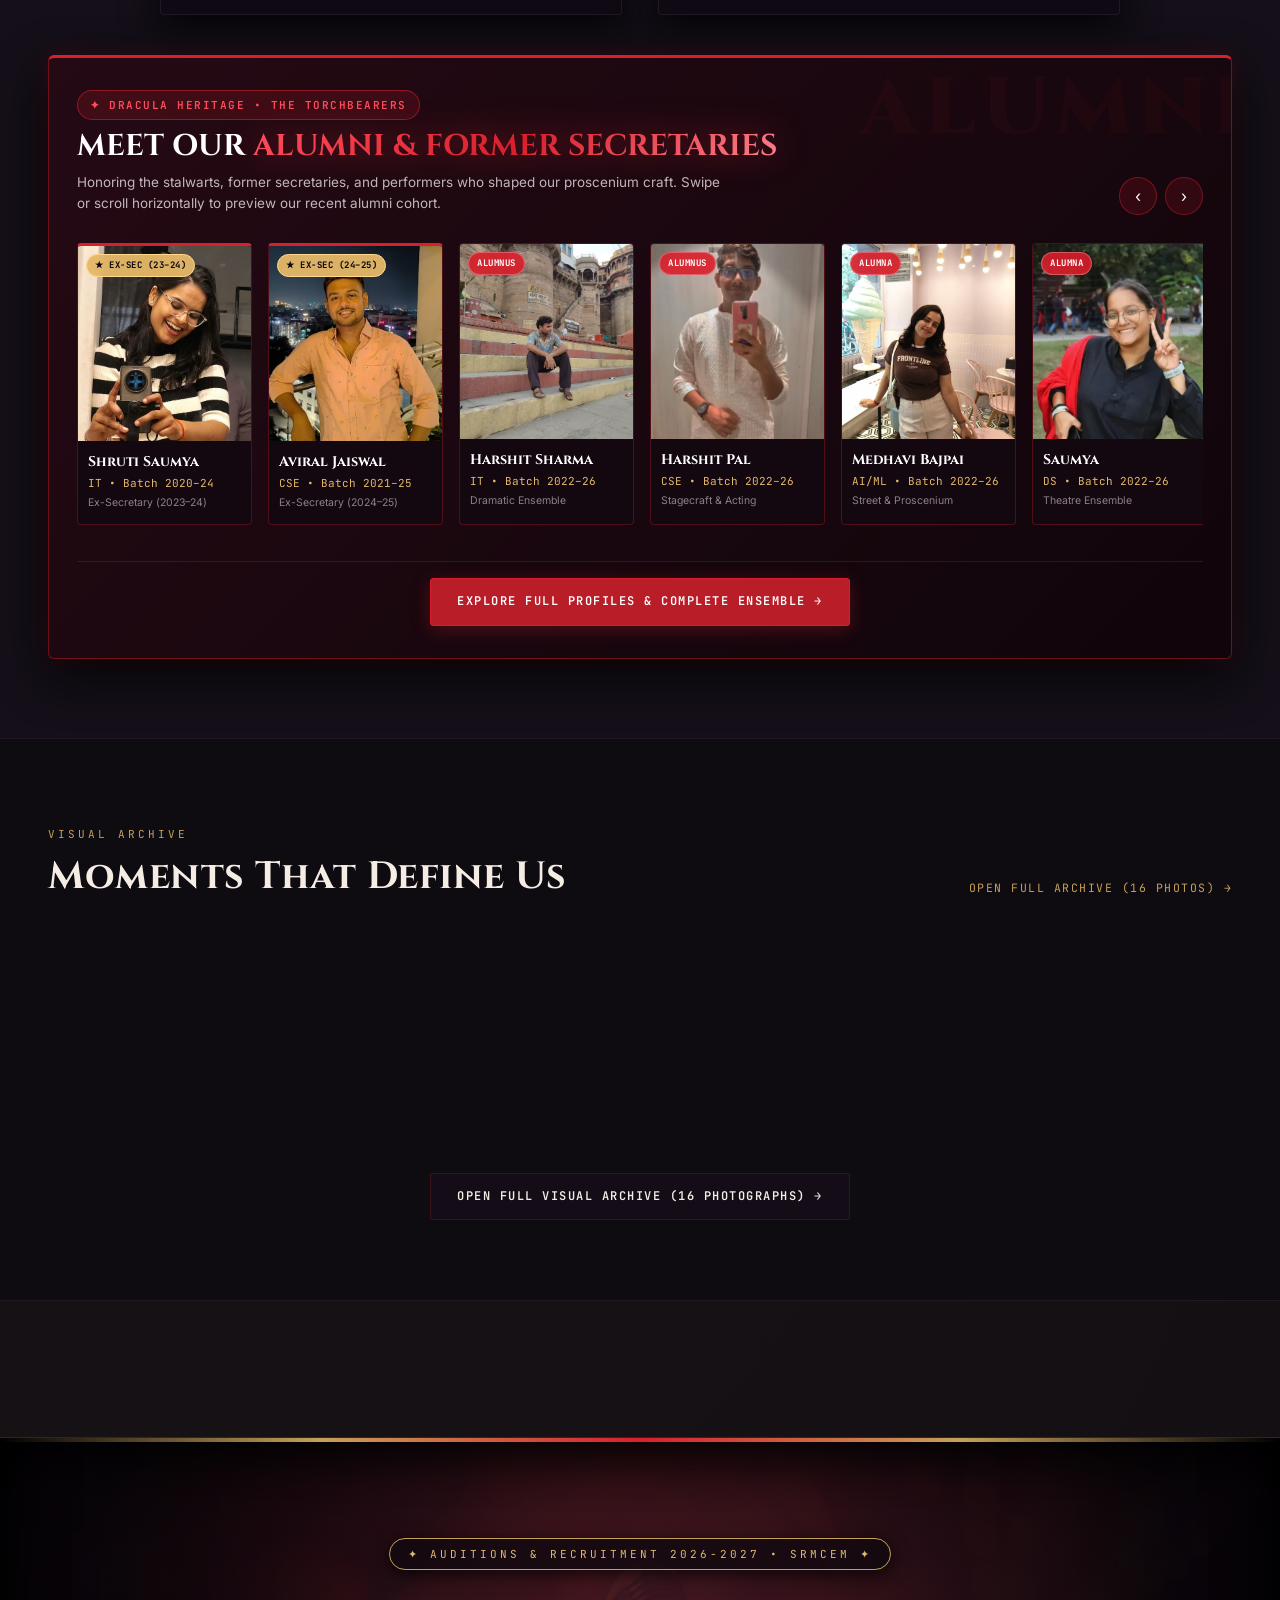
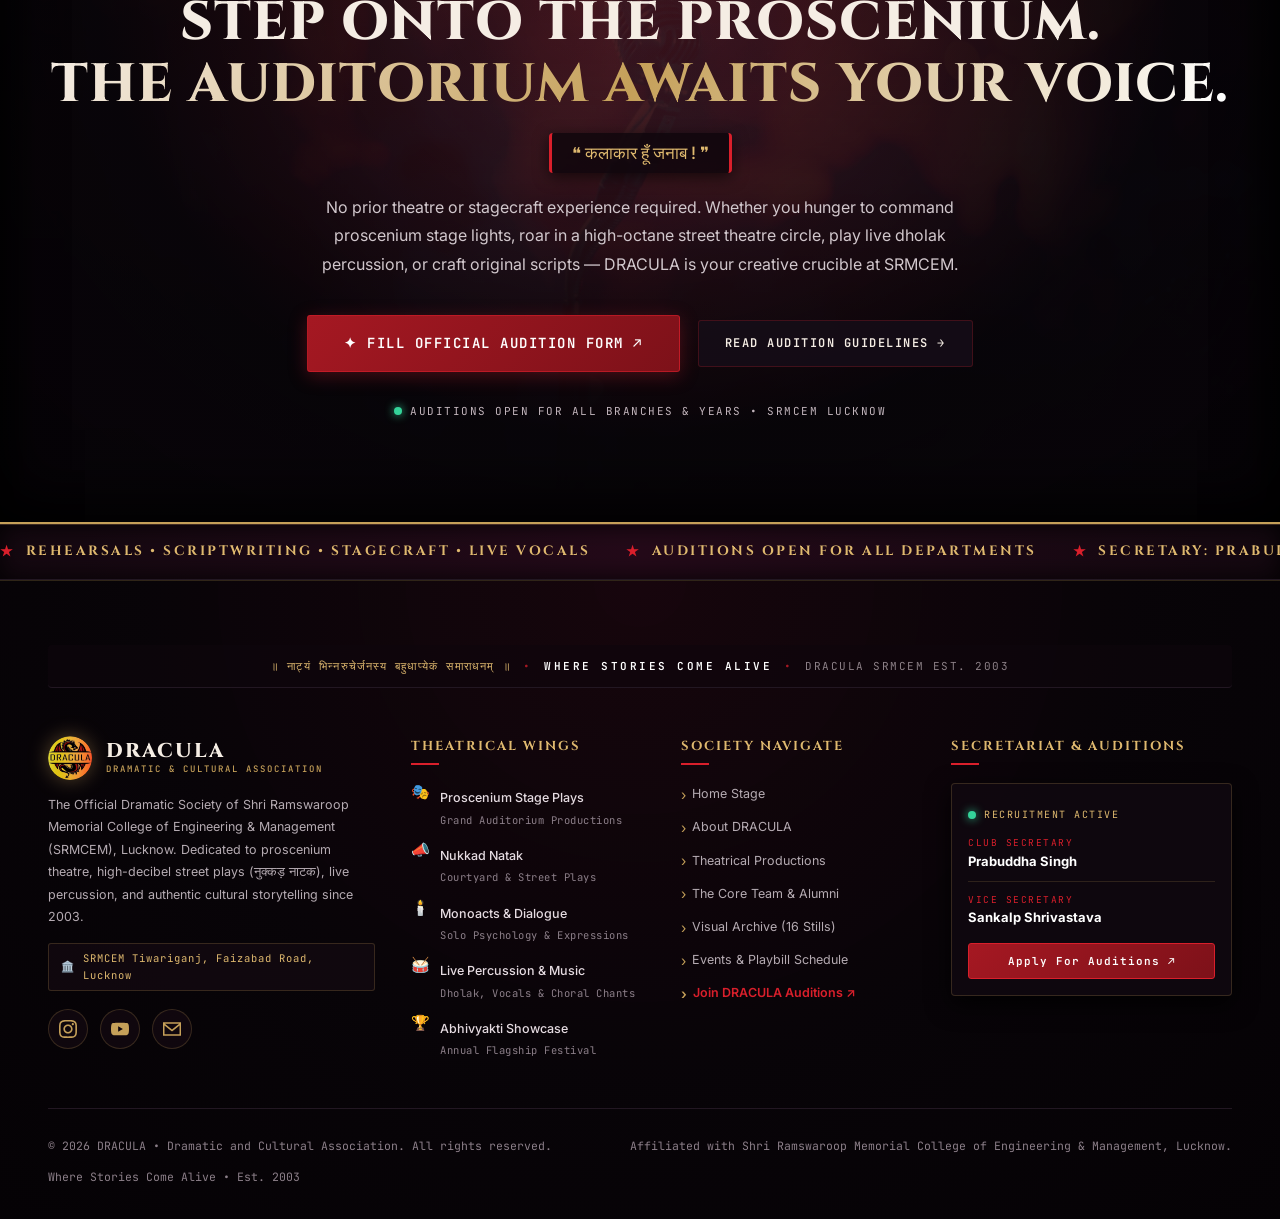
==== commit 27ea8b6b: "feat: add unified cinematic theatrical soundtrack and high-performance loading optimizations" ====
--- a/index.html
+++ b/index.html
@@ -30,7 +30,20 @@
   <meta name="twitter:description" content="Official Dramatic and Cultural Association of SRMCEM Lucknow. Established in 2003, presenting stage plays, nukkad natak, and cultural expressions. 5x Abhivyakti Champions.">
   <meta name="twitter:image" content="https://draculaclub.sbs/images/logo/dracula-logo.png">
 
+  <!-- Preconnect to Google Fonts for Ultra-Fast Theatrical Typography -->
+  <link rel="preconnect" href="https://fonts.googleapis.com">
+  <link rel="preconnect" href="https://fonts.gstatic.com" crossorigin>
+  <link rel="stylesheet" href="https://fonts.googleapis.com/css2?family=Cinzel:wght@400;600;700;800;900&family=Inter:wght@300;400;500;600;700&family=JetBrains+Mono:wght@400;500;600&display=swap">
+
   <link rel="stylesheet" href="style.css?v=20261103a">
+  <script>
+    // Fast-path: Skip curtain overlay immediately if already seen in this session
+    try {
+      if (sessionStorage.getItem('dracula_intro_seen')) {
+        document.documentElement.classList.add('dracula-skip-intro');
+      }
+    } catch(e) {}
+  </script>
 </head>
 <body>
 
@@ -60,6 +73,10 @@
         <div class="intro-presents">&bull; SRMCEM &bull; DRAMATIC AND CULTURAL ASSOCIATION PRESENTS &bull;</div>
         <h1 class="intro-title">DR<span class="intro-blood-a">A</span>CULA</h1>
         <p class="intro-tagline">&ldquo;WHERE STORIES <span class="shine-gold">COME ALIVE</span>&rdquo;</p>
+        <div class="intro-bgm-badge">
+          <span>&#9835;</span>
+          <span>DRACULA &bull; Theatrical Signature Score</span>
+        </div>
         <div class="intro-act-text" id="trailerActText">A LEGACY OF EXPRESSION SINCE 2003...</div>
 
         <div class="intro-controls-row">
@@ -213,7 +230,7 @@
             <div class="royal-stageportal-card tilt-card">
               <div class="card-glare"></div>
               <div class="stageportal-img-wrap">
-                <img src="images/hero/grand-theatre.jpg" alt="DRACULA Proscenium Stage at SRMCEM" class="stageportal-img">
+                <img src="images/hero/grand-theatre.jpg" alt="DRACULA Proscenium Stage at SRMCEM" class="stageportal-img" loading="lazy" decoding="async">
                 <div class="stageportal-vignette"></div>
                 <div class="stageportal-badge">
                   <span class="live-dot"></span> 20+ YEARS ON STAGE
@@ -303,7 +320,7 @@
             <!-- 01. Flagship Spotlight: Yamraj Ki Adalat -->
             <article class="featured-prod-hero" data-prod="yamraj">
               <div class="featured-prod-img-wrap">
-                <img src="images/productions/yamraj-ki-adalat.jpg" alt="Yamraj Ki Adalat Stage Play Climax">
+                <img src="images/productions/yamraj-ki-adalat.jpg" alt="Yamraj Ki Adalat Stage Play Climax" loading="lazy" decoding="async">
               </div>
               <div class="featured-prod-content">
                 <span class="prod-tag">Stage Play &bull; Proscenium Production</span>
@@ -327,7 +344,7 @@
               <!-- Samaj (&#2360;&#2350;&#2366;&#2332;) -->
               <article class="prod-card" data-prod="samaj">
                 <div class="prod-card-img-wrap">
-                  <img src="images/productions/samaj.jpg" alt="Samaj Nukkad Natak Street Play">
+                  <img src="images/productions/samaj.jpg" alt="Samaj Nukkad Natak Street Play" loading="lazy" decoding="async">
                 </div>
                 <div class="prod-card-body">
                   <div>
@@ -347,7 +364,7 @@
               <!-- Main Toh Girdhar Ki -->
               <article class="prod-card" data-prod="girdhar">
                 <div class="prod-card-img-wrap">
-                  <img src="images/productions/girdhar.jpg" alt="Main Toh Girdhar Ki Stage Play">
+                  <img src="images/productions/girdhar.jpg" alt="Main Toh Girdhar Ki Stage Play" loading="lazy" decoding="async">
                 </div>
                 <div class="prod-card-body">
                   <div>
@@ -392,7 +409,7 @@
             <!-- 01. Prabuddha Singh -->
             <article class="team-person-card">
               <div class="team-person-img-wrap">
-                <img src="images/team/prabuddha.jpg" alt="Prabuddha Singh &mdash; Club Secretary" class="person-img-prabuddha">
+                <img src="images/team/prabuddha.jpg" alt="Prabuddha Singh &mdash; Club Secretary" class="person-img-prabuddha" loading="lazy" decoding="async">
               </div>
               <div class="team-person-details">
                 <div>
@@ -412,7 +429,7 @@
             <!-- 02. Sankalp Shrivastava -->
             <article class="team-person-card">
               <div class="team-person-img-wrap">
-                <img src="images/team/member-2.jpg" alt="Sankalp Shrivastava &mdash; Vice Secretary" class="person-img-sankalp">
+                <img src="images/team/member-2.jpg" alt="Sankalp Shrivastava &mdash; Vice Secretary" class="person-img-sankalp" loading="lazy" decoding="async">
               </div>
               <div class="team-person-details">
                 <div>
@@ -574,22 +591,22 @@
 
           <div class="gallery-theatre-grid" style="grid-template-columns:repeat(auto-fit, minmax(min(100%, 250px), 1fr));">
             <div class="gallery-theatre-card" data-gallery-index="0" title="Click to view full photo">
-              <img src="images/gallery/photo-01.jpg" alt="DRACULA Stage Performance">
+              <img src="images/gallery/photo-01.jpg" alt="DRACULA Stage Performance" loading="lazy" decoding="async">
               <div class="gallery-card-hover-cue"><span class="cue-pill">&#128269; VIEW STILL</span></div>
             </div>
 
             <div class="gallery-theatre-card" data-gallery-index="1" title="Click to view full photo">
-              <img src="images/gallery/photo-02.jpg" alt="DRACULA Theatrical Dialogue">
+              <img src="images/gallery/photo-02.jpg" alt="DRACULA Theatrical Dialogue" loading="lazy" decoding="async">
               <div class="gallery-card-hover-cue"><span class="cue-pill">&#128269; VIEW STILL</span></div>
             </div>
 
             <div class="gallery-theatre-card" data-gallery-index="2" title="Click to view full photo">
-              <img src="images/gallery/photo-03.jpg" alt="DRACULA Proscenium Stage">
+              <img src="images/gallery/photo-03.jpg" alt="DRACULA Proscenium Stage" loading="lazy" decoding="async">
               <div class="gallery-card-hover-cue"><span class="cue-pill">&#128269; VIEW STILL</span></div>
             </div>
 
             <div class="gallery-theatre-card" data-gallery-index="3" title="Click to view full photo">
-              <img src="images/gallery/photo-04.jpg" alt="DRACULA Performance Ensemble">
+              <img src="images/gallery/photo-04.jpg" alt="DRACULA Performance Ensemble" loading="lazy" decoding="async">
               <div class="gallery-card-hover-cue"><span class="cue-pill">&#128269; VIEW STILL</span></div>
             </div>
           </div>
--- a/style.css
+++ b/style.css
@@ -242,7 +242,8 @@
               visibility 0.85s cubic-bezier(0.77, 0, 0.175, 1);
 }
 
-.intro-overlay.hidden {
+.intro-overlay.hidden,
+html.dracula-skip-intro .intro-overlay {
   opacity: 0;
   visibility: hidden;
   pointer-events: none;
@@ -2583,6 +2584,8 @@
   grid-template-columns: repeat(auto-fill, minmax(280px, 1fr));
   gap: 18px;
   margin-top: 24px;
+  content-visibility: auto;
+  contain-intrinsic-size: 500px;
 }
 
 .gallery-theatre-card {
@@ -5656,4 +5659,30 @@
     font-size: 10px;
     padding: 7px 12px;
   }
+}
+
+/* ========================================================
+   INTRO CURTAIN BGM BADGE
+   ======================================================== */
+.intro-bgm-badge {
+  display: inline-flex;
+  align-items: center;
+  gap: 8px;
+  background: rgba(14, 8, 12, 0.7);
+  border: 1px solid rgba(229, 185, 105, 0.35);
+  padding: 5px 14px;
+  border-radius: 20px;
+  font-family: var(--font-mono);
+  font-size: 9.5px;
+  letter-spacing: 1.5px;
+  color: var(--drac-gold-bright);
+  text-transform: uppercase;
+  margin-top: 8px;
+  margin-bottom: 6px;
+  animation: pulseBgmGlow 2.5s infinite ease-in-out;
+}
+
+@keyframes pulseBgmGlow {
+  0%, 100% { box-shadow: 0 0 10px rgba(229, 185, 105, 0.15); border-color: rgba(229, 185, 105, 0.35); }
+  50% { box-shadow: 0 0 20px rgba(217, 31, 43, 0.35); border-color: var(--drac-gold); }
 }
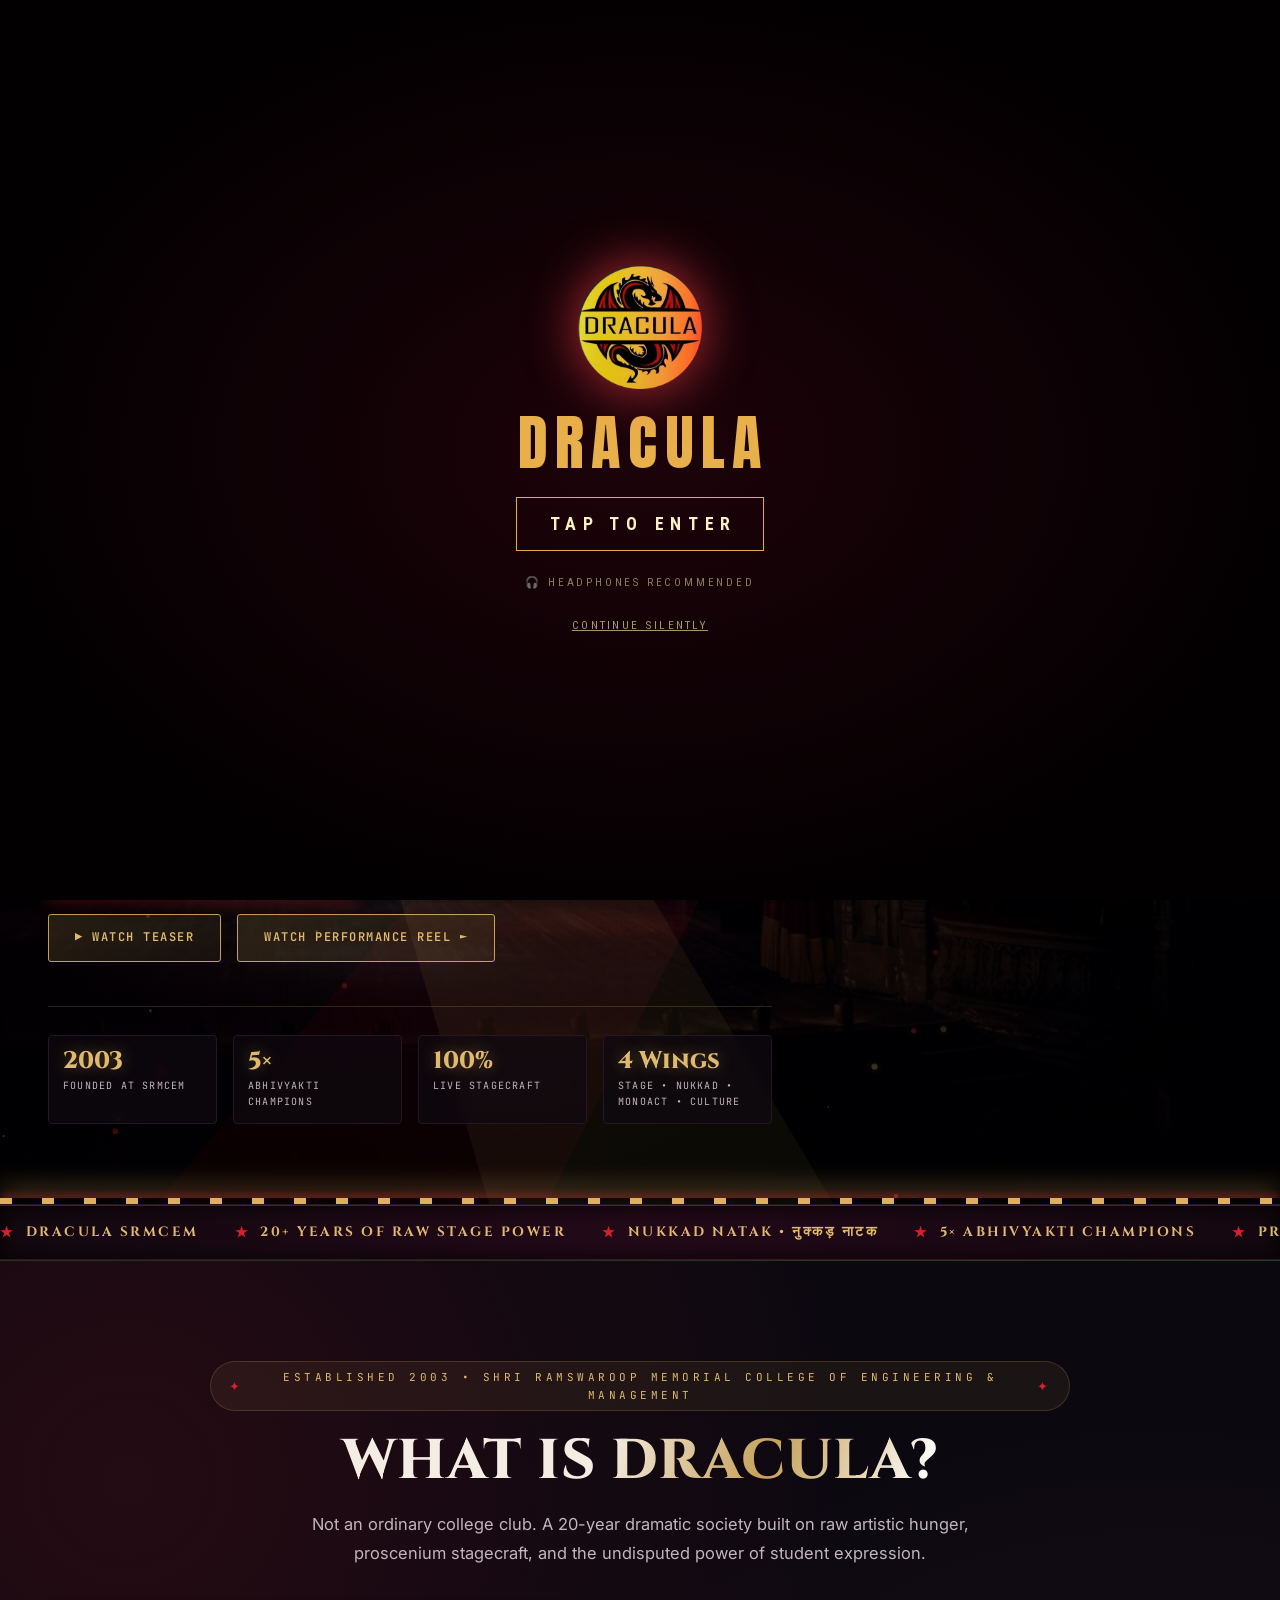
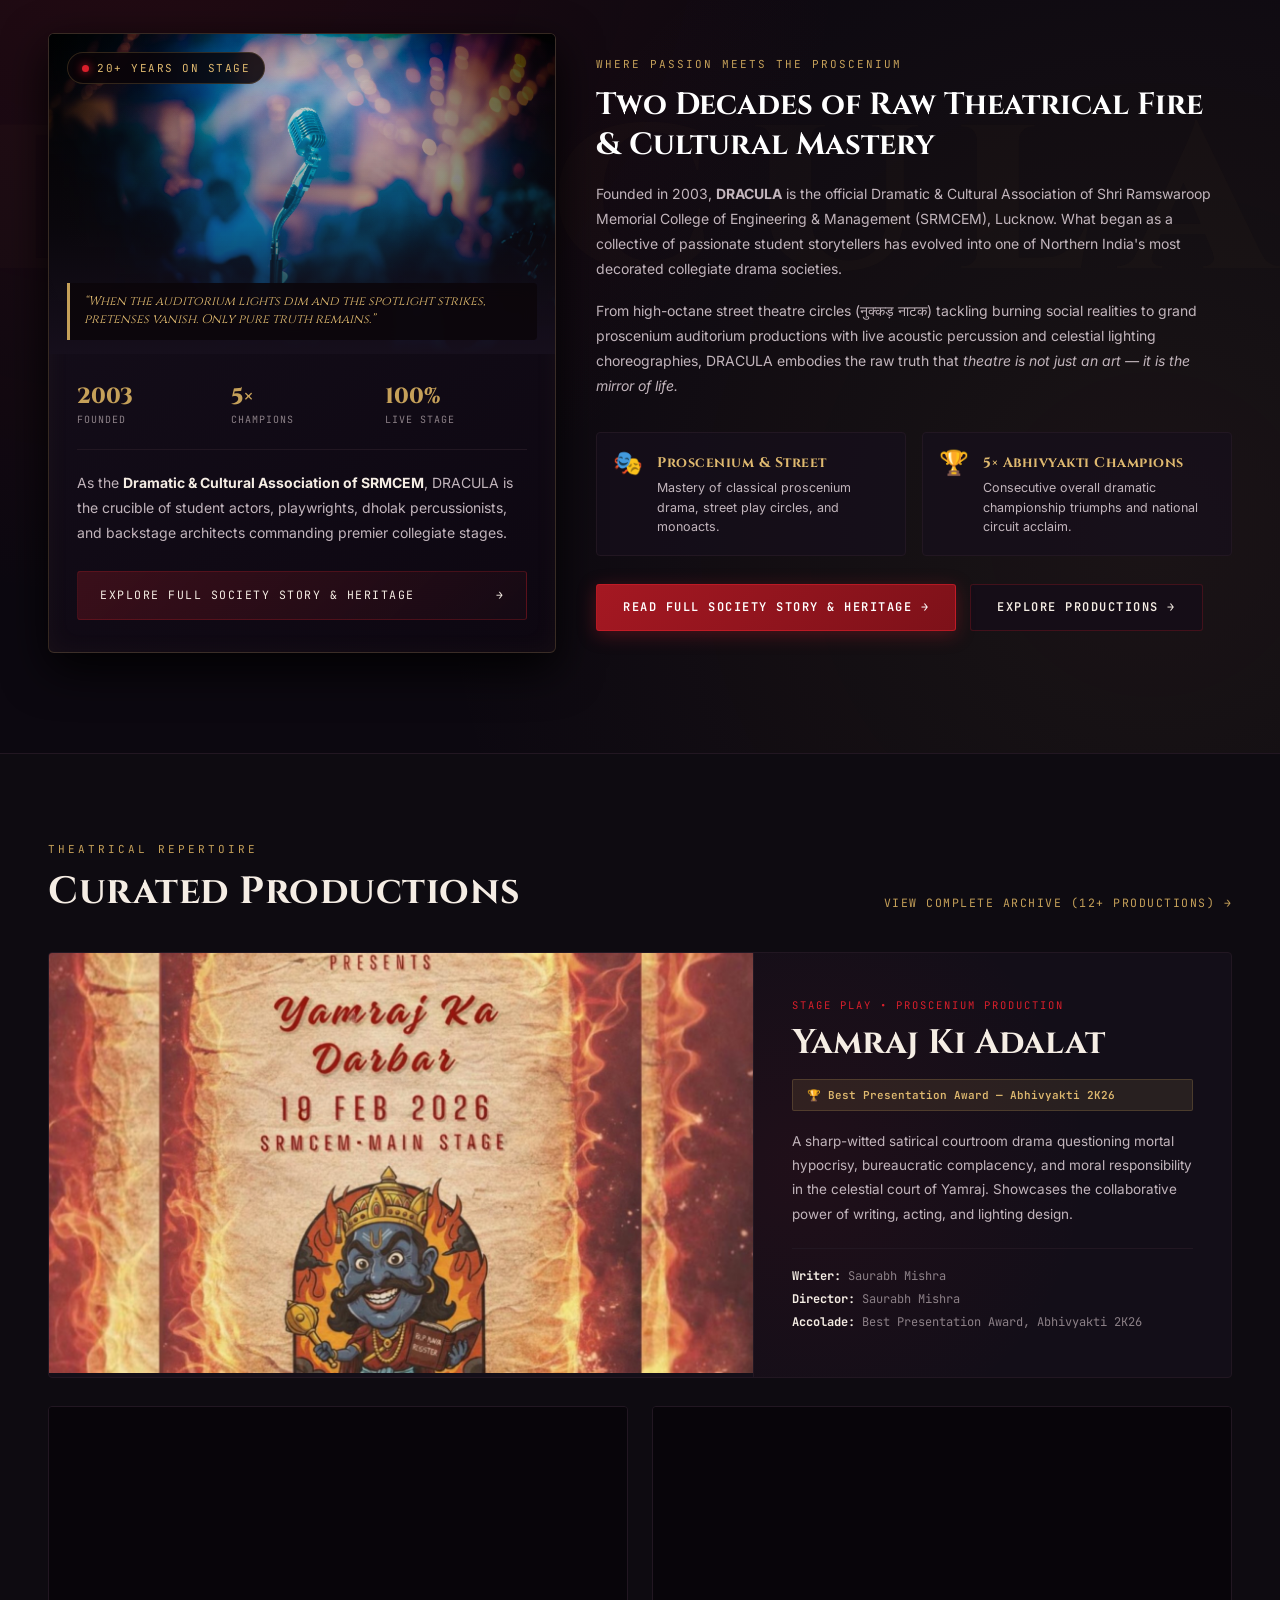
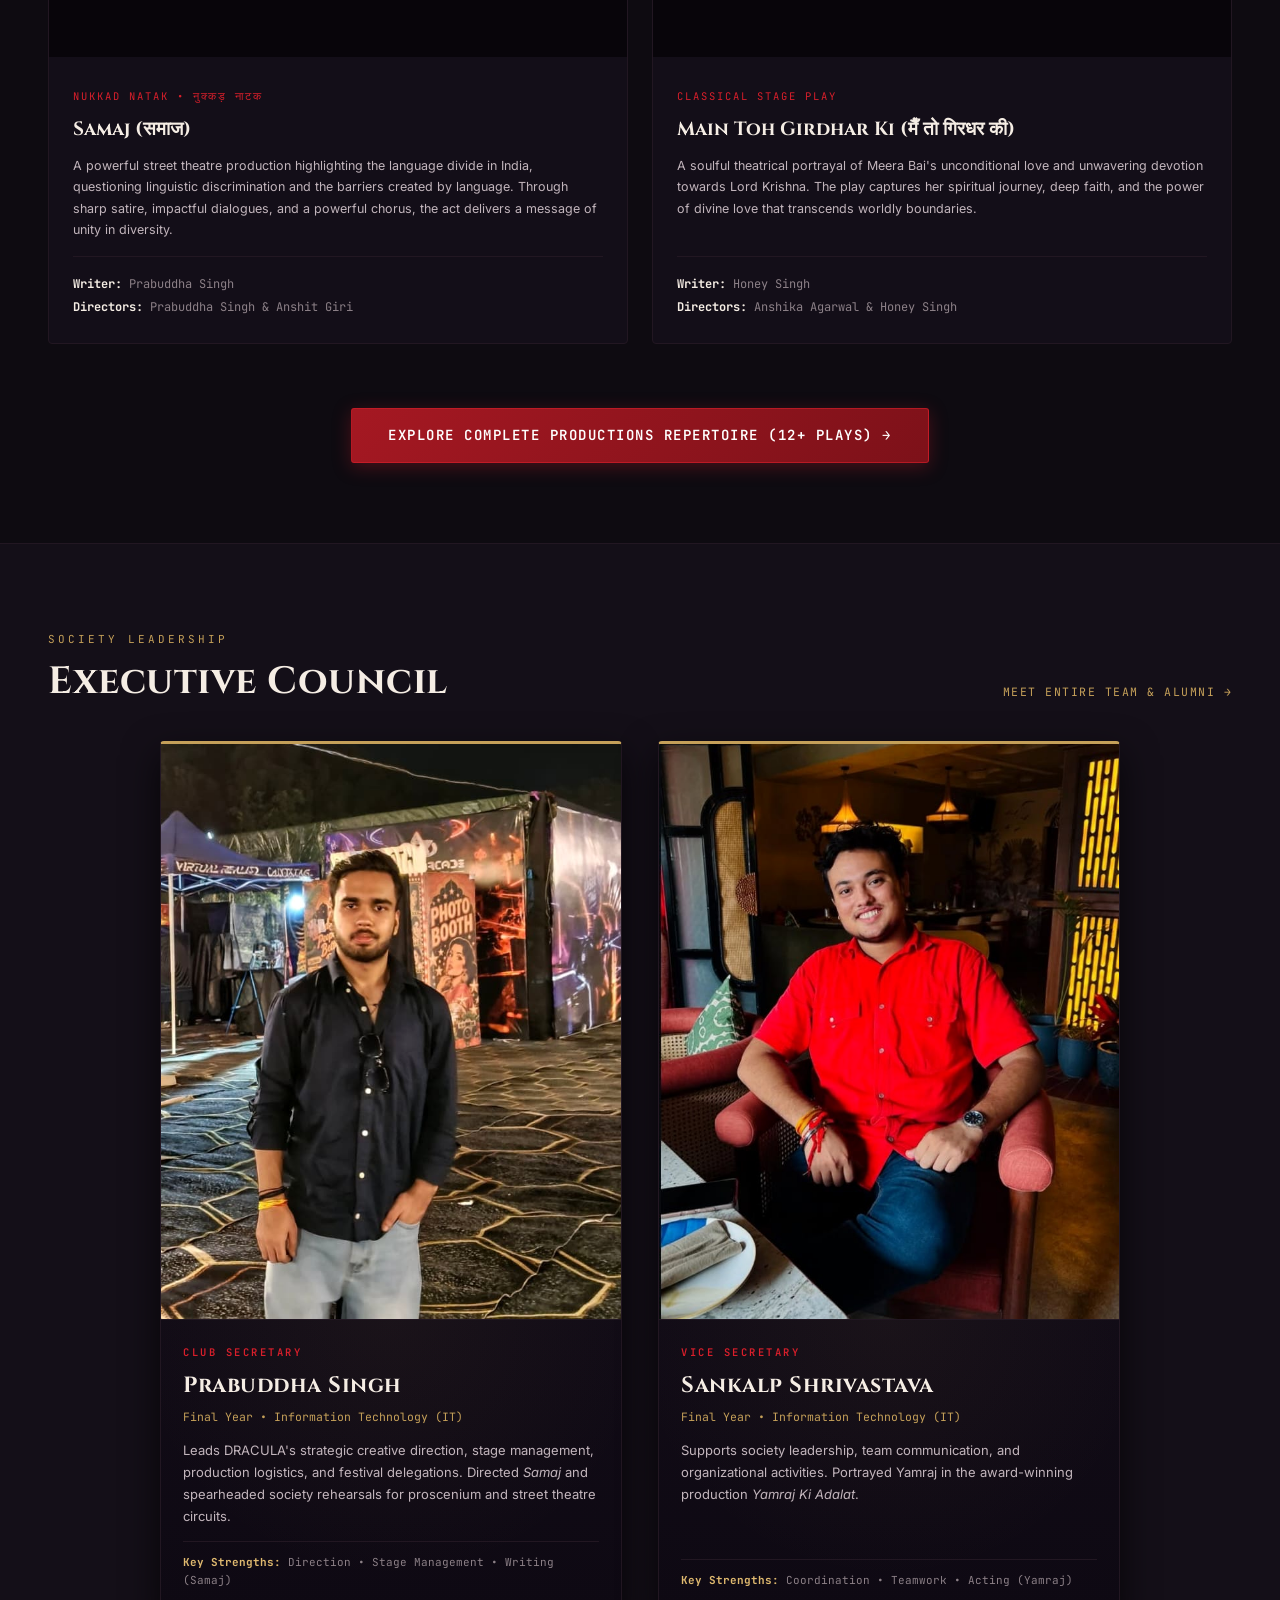
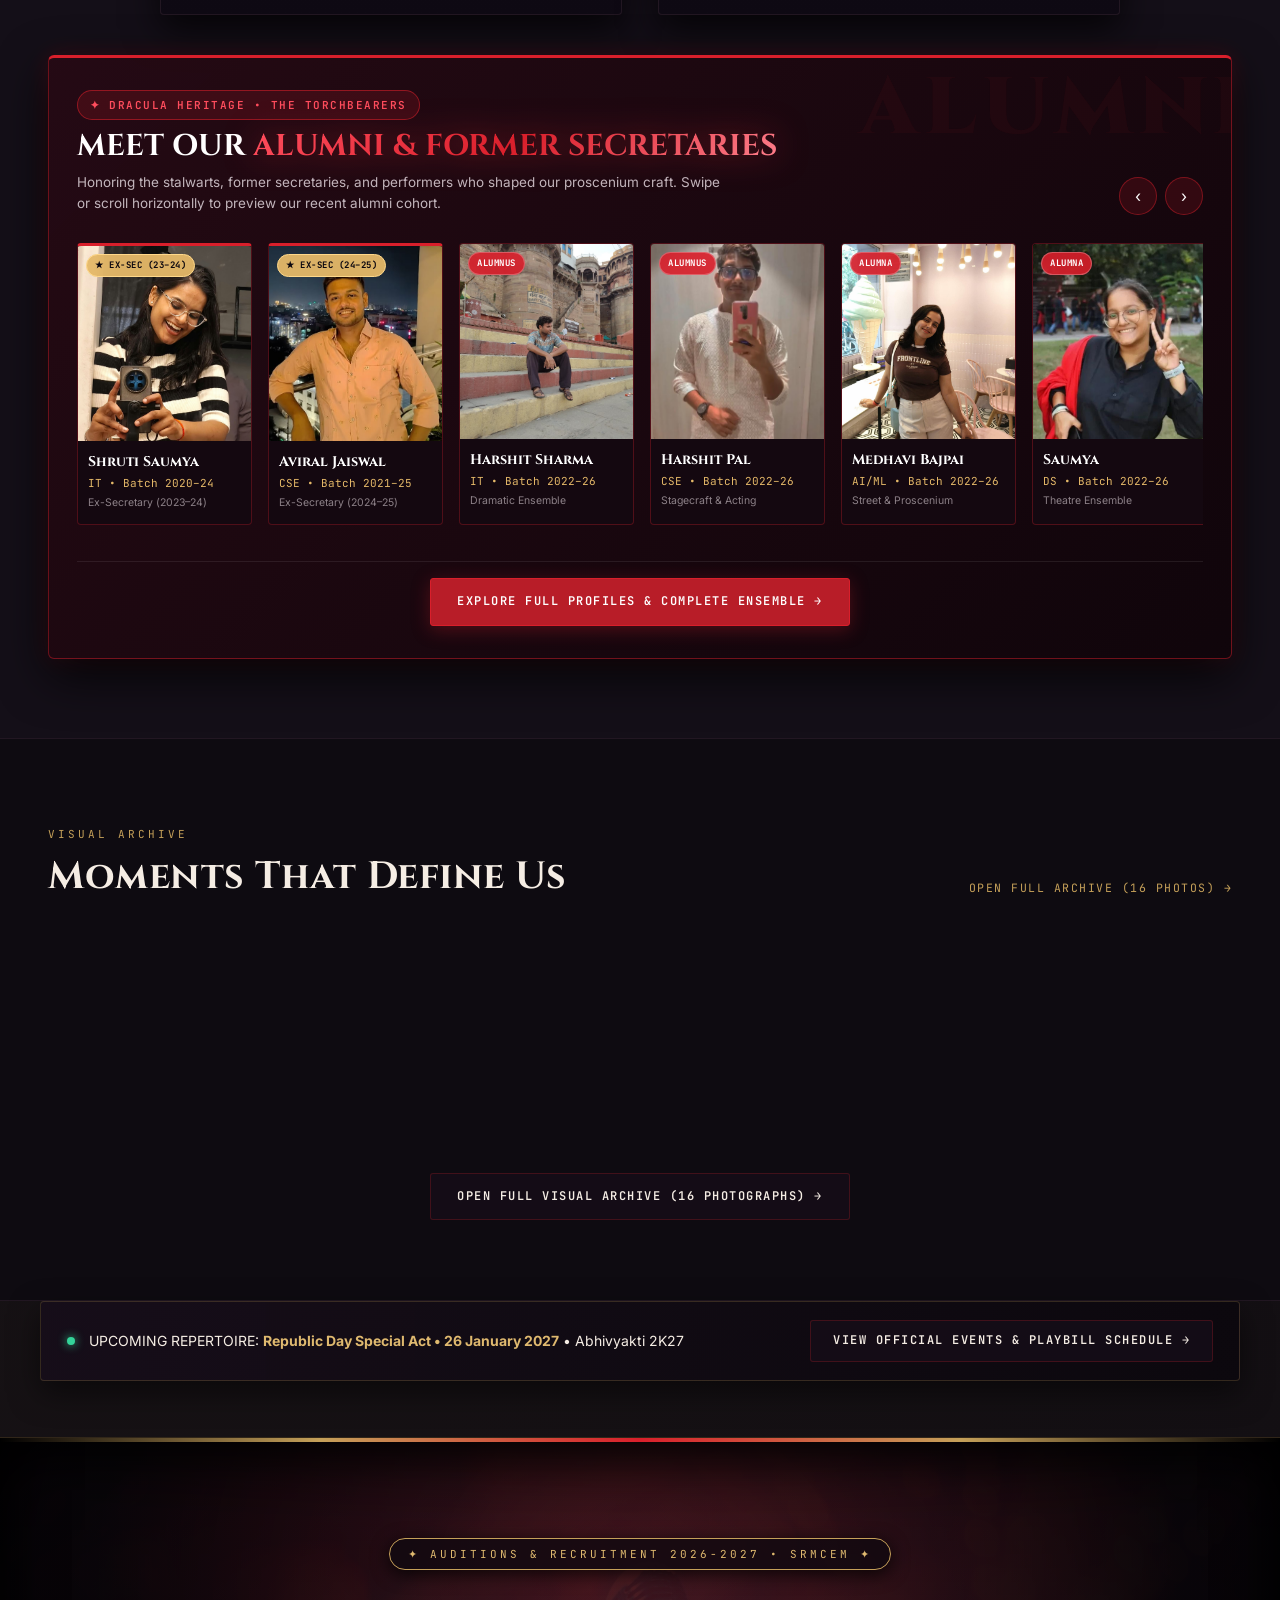
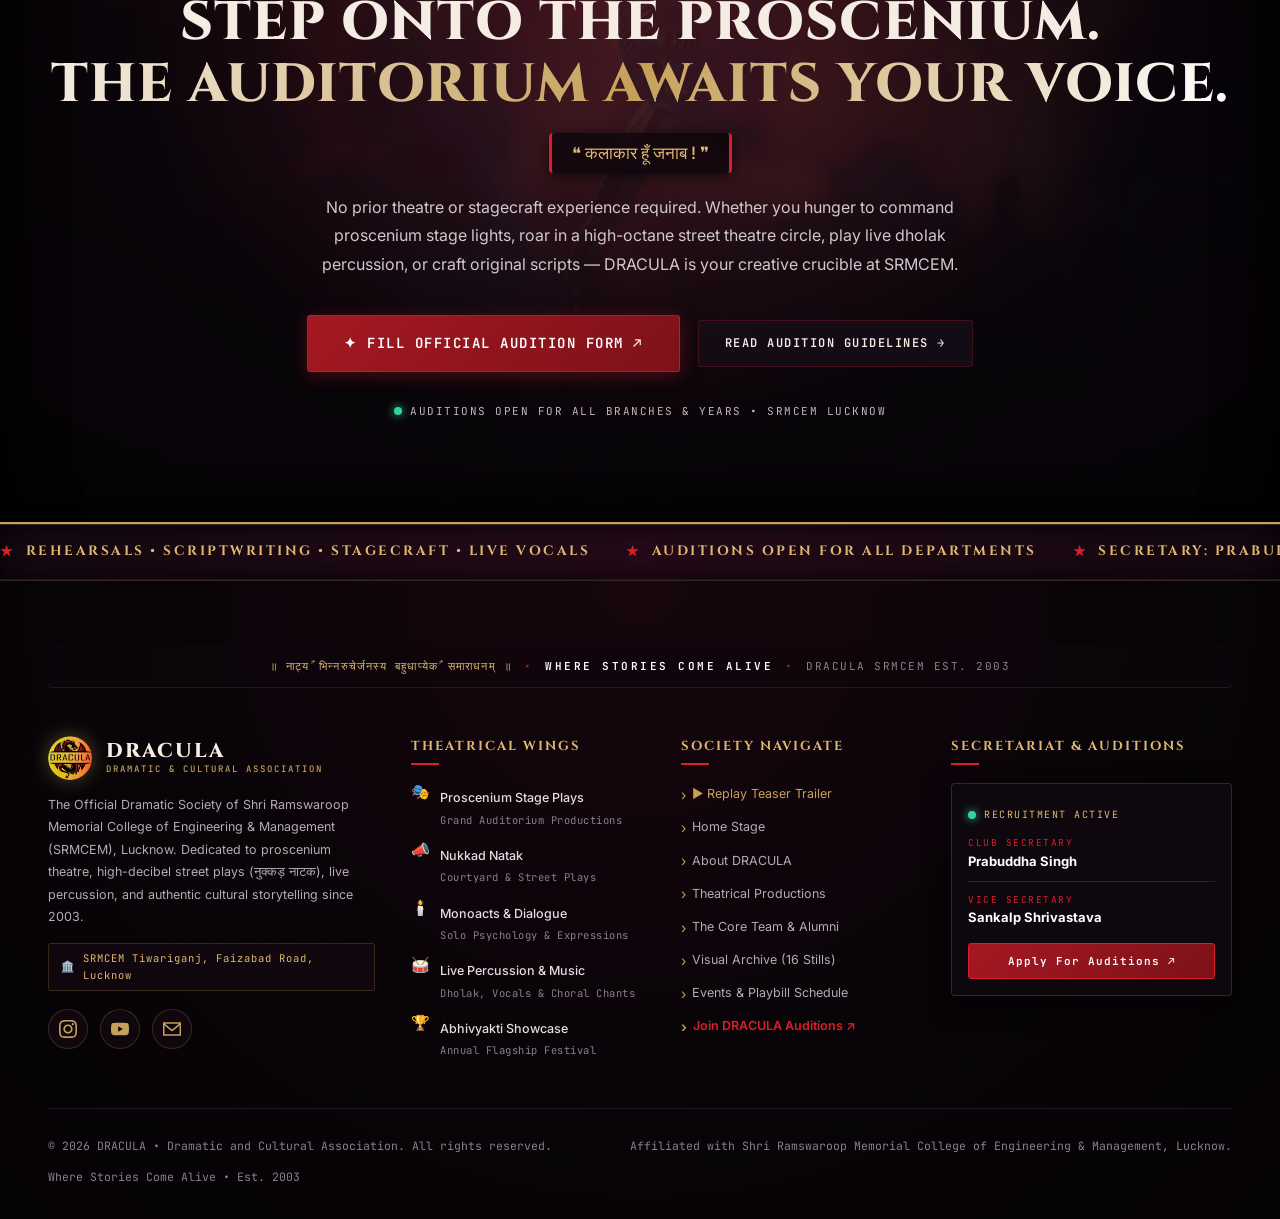
==== commit d24eb0f2: "feat(teaser): integrate new cinematic teaser, fix gate tap, remove red flare line, restore Sanskrit " ====
--- a/index.html
+++ b/index.html
@@ -20,74 +20,677 @@
   <!-- Open Graph / Facebook / WhatsApp -->
   <meta property="og:type" content="website">
   <meta property="og:url" content="https://draculaclub.sbs/">
-  <meta property="og:title" content="DRACULA — Dramatic &amp; Cultural Association | SRMCEM">
+  <meta property="og:title" content="DRACULA &mdash; Dramatic &amp; Cultural Association | SRMCEM">
   <meta property="og:description" content="Official Dramatic and Cultural Association of SRMCEM Lucknow. Established in 2003, presenting stage plays, nukkad natak, and cultural expressions. 5x Abhivyakti Champions.">
   <meta property="og:image" content="https://draculaclub.sbs/images/logo/dracula-logo.png">
 
   <!-- Twitter Meta Tags -->
   <meta name="twitter:card" content="summary_large_image">
-  <meta name="twitter:title" content="DRACULA — Dramatic &amp; Cultural Association | SRMCEM">
+  <meta name="twitter:title" content="DRACULA &mdash; Dramatic &amp; Cultural Association | SRMCEM">
   <meta name="twitter:description" content="Official Dramatic and Cultural Association of SRMCEM Lucknow. Established in 2003, presenting stage plays, nukkad natak, and cultural expressions. 5x Abhivyakti Champions.">
   <meta name="twitter:image" content="https://draculaclub.sbs/images/logo/dracula-logo.png">
 
   <!-- Preconnect to Google Fonts for Ultra-Fast Theatrical Typography -->
   <link rel="preconnect" href="https://fonts.googleapis.com">
   <link rel="preconnect" href="https://fonts.gstatic.com" crossorigin>
-  <link rel="stylesheet" href="https://fonts.googleapis.com/css2?family=Cinzel:wght@400;600;700;800;900&family=Inter:wght@300;400;500;600;700&family=JetBrains+Mono:wght@400;500;600&display=swap">
+  <link rel="stylesheet" href="https://fonts.googleapis.com/css2?family=Anton&family=Cinzel:wght@400;600;700;800;900&family=Inter:wght@300;400;500;600;700&family=JetBrains+Mono:wght@400;500;600&family=Oswald:wght@400;500;600;700&family=Yatra+One&family=Noto+Serif+Devanagari:wght@400;600;700&display=swap">
 
   <link rel="stylesheet" href="style.css?v=20261103a">
   <script>
-    // Fast-path: Skip curtain overlay immediately if already seen in this session
+    // Fast-path: Skip teaser trailer immediately if already seen in this session (so refresh loads home directly)
     try {
-      if (sessionStorage.getItem('dracula_intro_seen')) {
-        document.documentElement.classList.add('dracula-skip-intro');
+      if (sessionStorage.getItem('dtSeen') && !/[?&](autostart|replay|teaser)/i.test(location.search)) {
+        document.documentElement.classList.add('dt-skip');
       }
     } catch(e) {}
   </script>
 </head>
 <body>
 
-  <!-- ========================================================
-       CINEMATIC THEATRICAL TEASER INTRO OVERLAY
-       (First Interface on Arrival; Replayable via Teaser button)
-       ======================================================== -->
-  <div class="intro-overlay" id="introOverlay">
-    <div class="cinematic-letterbox-top"></div>
-    <div class="cinematic-letterbox-bottom"></div>
-    <div class="stage-spotlight-beam"></div>
-    <canvas id="trailerEmberCanvas"></canvas>
-
-    <!-- Top Velvet Drapery Valance -->
-    <div class="theatre-valance"></div>
-
-    <!-- Velvet Curtains -->
-    <div class="intro-curtain left"></div>
-    <div class="intro-curtain right"></div>
-
-    <!-- Sound Toggle -->
-    <button class="trailer-sound-toggle" id="soundToggleBtn" aria-label="Toggle Sound">&#128266; Sound: ON</button>
-
-    <!-- Center Stage Teaser Title Sequence -->
-    <div class="intro-center">
-      <div class="intro-proscenium-frame">
-        <div class="intro-presents">&bull; SRMCEM &bull; DRAMATIC AND CULTURAL ASSOCIATION PRESENTS &bull;</div>
-        <h1 class="intro-title">DR<span class="intro-blood-a">A</span>CULA</h1>
-        <p class="intro-tagline">&ldquo;WHERE STORIES <span class="shine-gold">COME ALIVE</span>&rdquo;</p>
-        <div class="intro-bgm-badge">
-          <span>&#9835;</span>
-          <span>DRACULA &bull; Theatrical Signature Score</span>
-        </div>
-        <div class="intro-act-text" id="trailerActText">A LEGACY OF EXPRESSION SINCE 2003...</div>
-
-        <div class="intro-controls-row">
-          <button class="intro-btn" id="enterTheatreBtn">
-            <span class="btn-cue-dot"></span> [ ENTER THEATRE &rarr; ]
-          </button>
-          <button class="intro-skip-btn" id="skipIntroBtn">Skip Teaser &times;</button>
-        </div>
+
+<!-- ===== TEASER START ===== -->
+<style>
+/* Fonts embedded (base64) — koi external file / internet ki zarurat nahi.
+   Anton (OFL) · Roboto Condensed (OFL) · FreeSerif Bold for Hindi (GNU FreeFont, GPL + font exception) */
+@font-face{font-family:'DT Anton';src:url([data-uri]) format('woff');font-weight:400;font-display:block}
+@font-face{font-family:'DT Oswald';src:url([data-uri]) format('woff');font-weight:400;font-display:block}
+@font-face{font-family:'DT Oswald';src:url([data-uri]) format('woff');font-weight:500;font-display:block}
+@font-face{font-family:'DT Oswald';src:url([data-uri]) format('woff');font-weight:700;font-display:block}
+@font-face{font-family:'Yatra One','DT Yatra';src:url([data-uri]) format('woff');font-weight:400;font-display:block}
+</style>
+<style>
+html.dt-skip #dt{display:none !important}html.dt-skip{overflow:visible !important}#dt{position:fixed;inset:0;z-index:99999;background:#030001;color:#f1e6cf;overflow:hidden;font-family:'DT Oswald','Oswald','Arial Narrow',sans-serif;-webkit-user-select:none;user-select:none;-webkit-tap-highlight-color:transparent;transition:opacity 1.1s ease,transform 1.1s ease}
+#dt *{box-sizing:border-box}
+#dt.out{opacity:0;transform:scale(1.1);pointer-events:none}
+#dt .layer{position:absolute;inset:0}
+#dt .hi{font-family:'Yatra One','DT Yatra','Yatra One','Rozha One','Noto Serif Devanagari','Tiro Devanagari Hindi',serif;font-weight:400}
+
+/* camera: shake (outer) + push-in (inner) */
+#dt .cam.shake{animation:dtShake .55s}
+#dt .cam.shake2{animation:dtShake2 .95s}
+@keyframes dtShake{0%,100%{transform:none}15%{transform:translate(-9px,6px)}30%{transform:translate(8px,-7px)}50%{transform:translate(-6px,-3px)}70%{transform:translate(4px,4px)}}
+@keyframes dtShake2{0%,100%{transform:none}8%{transform:translate(-24px,14px) rotate(-.7deg)}18%{transform:translate(22px,-16px) rotate(.7deg)}30%{transform:translate(-16px,-9px)}45%{transform:translate(12px,10px) rotate(-.3deg)}65%{transform:translate(-6px,4px)}85%{transform:translate(3px,-2px)}}
+#dt .push{transform-origin:50% 55%;transition:transform 7s cubic-bezier(.2,.5,.3,1)}
+#dt .push.go{transform:scale(1.15)}
+
+/* ================= SCENE 1 : GHOST LIGHT ================= */
+#dt .ghost{z-index:6;display:none;flex-direction:column;align-items:center;justify-content:center;gap:3vh;padding-bottom:4vh}
+#dt .ghost.on{display:flex}
+#dt .gl{position:relative;height:min(48vh,460px);aspect-ratio:1/2}
+#dt .gl svg{position:relative;width:100%;height:100%;overflow:visible}
+#dt .glow{position:absolute;left:50%;top:21%;width:300%;aspect-ratio:1;transform:translate(-50%,-50%);border-radius:50%;opacity:0;pointer-events:none;
+ background:radial-gradient(circle,rgba(255,226,160,.62) 0,rgba(255,170,80,.2) 24%,transparent 60%)}
+#dt .gl.on .glow{opacity:1;animation:dtBulb 2.2s infinite}
+@keyframes dtBulb{0%,100%{transform:translate(-50%,-50%) scale(1)}30%{transform:translate(-50%,-50%) scale(.93);opacity:.8}34%{transform:translate(-50%,-50%) scale(1.04);opacity:1}70%{transform:translate(-50%,-50%) scale(.97)}}
+#dt .pool{position:absolute;left:50%;bottom:-3%;width:230%;height:16%;transform:translateX(-50%);border-radius:50%;opacity:0;background:radial-gradient(ellipse,rgba(255,200,120,.35),transparent 65%)}
+#dt .gl.on .pool{opacity:1}
+#dt #dtBulbC{fill:#2c2622}
+#dt .gl.on #dtBulbC{fill:#fff6d2;filter:drop-shadow(0 0 10px #ffd990)}
+#dt .gl.on .fil{stroke:#ff9b2e}
+#dt .gtxt{position:relative;width:100%;height:12vh;min-height:70px}
+#dt .gtxt .t{position:absolute;left:0;right:0;top:0;text-align:center;padding:0 7vw;font-size:clamp(1.15rem,4.4vw,2.1rem);line-height:1.5;color:#f1e6cf;text-shadow:0 0 22px rgba(255,190,100,.4);opacity:0;transform:translateY(10px);filter:blur(6px);transition:opacity .9s,transform .9s,filter .9s}
+#dt .gtxt .t.on{opacity:1;transform:none;filter:none}
+#dt .gtxt .t.red{color:#ff4252;text-shadow:0 0 28px rgba(255,40,60,.7)}
+
+/* ================= SCENE 2 : SLAMS ================= */
+#dt .slam{z-index:6;display:grid;place-items:center;pointer-events:none}
+#dt .slam.inv{background:#efe4cc}
+#dt .w{grid-area:1/1;display:none;flex-direction:column;align-items:center;text-align:center;gap:.5vh}
+#dt .w.hit{display:flex;animation:dtHit .2s cubic-bezier(.1,1,.3,1)}
+@keyframes dtHit{0%{transform:scale(1.35)}100%{transform:none}}
+#dt .w b{font-family:'DT Anton','Anton','DT Oswald','Oswald',Impact,sans-serif;font-weight:400;font-size:min(36vw,50vh);line-height:.92;letter-spacing:.02em;color:#f1e6cf;text-shadow:5px 0 #ff1d3a,-5px 0 #19e6ff}
+#dt .w small{font-family:'DT Oswald','Oswald',sans-serif;font-weight:500;font-size:clamp(.8rem,3.4vw,1.4rem);letter-spacing:.55em;padding-left:.55em;color:#e8b04a;text-transform:uppercase}
+#dt .w.w2 b{color:#e3202e;text-shadow:5px 0 #ffd36a,-5px 0 #19e6ff}
+#dt .mks{display:flex;align-items:center;justify-content:center;gap:2vw}
+#dt .mk{height:min(40vh,46vw);width:auto;filter:drop-shadow(0 0 24px rgba(255,170,60,.45))}
+#dt .w.hit .mk.l{animation:dtML .38s cubic-bezier(.1,1,.3,1);transform:rotate(-9deg)}
+#dt .w.hit .mk.r{animation:dtMR .38s cubic-bezier(.1,1,.3,1);transform:rotate(9deg)}
+@keyframes dtML{0%{transform:translateX(-70vw) rotate(-40deg)}100%{transform:rotate(-9deg)}}
+@keyframes dtMR{0%{transform:translateX(70vw) rotate(40deg)}100%{transform:rotate(9deg)}}
+#dt .w.w3 b{font-family:'Yatra One','DT Yatra','Yatra One','Rozha One','Noto Serif Devanagari',serif;font-size:min(15vw,17vh);line-height:1.2;color:#f1e6cf;white-space:nowrap;text-shadow:4px 0 #ff1d3a,-4px 0 #19e6ff}
+#dt .w.w3 b.long{font-size:min(10.2vw,15vh)}
+#dt .slam.inv .w b,#dt .slam.inv .w small{color:#050102;text-shadow:none}
+
+/* ================= SCENE 3 : CASTLE + MOON ================= */
+#dt .sky{background:linear-gradient(to top,rgba(130,8,22,.6),rgba(40,2,8,.35) 45%,transparent 75%);opacity:0;transition:opacity 4s}
+#dt .sky.on{opacity:1}
+#dt .moon{position:absolute;left:50%;top:41%;width:min(80vw,66vh,540px);aspect-ratio:1;border-radius:50%;opacity:1;transform:translate(-50%,calc(-50% + 95vh));
+ background:radial-gradient(circle at 36% 34%,#ff7e50 0%,#d41c27 40%,#69091a 70%,#2b030a 100%);
+ box-shadow:0 0 170px 70px rgba(214,22,42,.5),inset -36px -26px 70px rgba(0,0,0,.6);filter:blur(12px);transition:transform 4.6s cubic-bezier(.18,.62,.2,1),filter 4.6s ease-out}
+#dt .moon.on{transform:translate(-50%,-50%);filter:none}
+#dt .rays{position:absolute;left:50%;top:44%;width:220vmax;height:220vmax;margin:-110vmax 0 0 -110vmax;opacity:0;pointer-events:none;mix-blend-mode:screen;
+ background:repeating-conic-gradient(rgba(255,70,90,.32) 0 3deg,transparent 3deg 14deg);
+ -webkit-mask-image:radial-gradient(circle,#000 0,transparent 36%);mask-image:radial-gradient(circle,#000 0,transparent 36%);animation:dtSpin 55s linear infinite;transition:opacity 1s}
+#dt .rays.on{opacity:.8}
+@keyframes dtSpin{to{transform:rotate(360deg)}}
+#dt .castle{position:absolute;left:0;right:0;bottom:-1px;height:40vh;opacity:0;transform:translateY(40px);transition:opacity 1.6s,transform 3s ease-out}
+#dt .castle.on{opacity:1;transform:none}
+#dt .castle svg{width:100%;height:100%;display:block}
+#dt .castle .win{fill:#ffb040;animation:dtWin 3s infinite}
+@keyframes dtWin{0%,100%{opacity:.95}40%{opacity:.35}45%{opacity:1}75%{opacity:.6}}
+#dt .fog{position:absolute;bottom:-8%;left:-30%;width:160%;height:50%;background:radial-gradient(ellipse at center,rgba(205,205,230,.2),transparent 62%);filter:blur(30px);opacity:0;transition:opacity 3s;animation:dtFog 16s linear infinite alternate}
+#dt .fog.b{bottom:-16%;height:42%;animation-duration:23s;animation-direction:alternate-reverse}
+#dt .fog.on{opacity:1}
+@keyframes dtFog{from{transform:translateX(-9%)}to{transform:translateX(9%)}}
+
+#dt .bolt{position:absolute;left:58%;top:0;width:min(18vw,150px);height:62vh;opacity:0;pointer-events:none;filter:drop-shadow(0 0 16px #ff6a80) drop-shadow(0 0 40px #ff2a45)}
+#dt .bolt.go{animation:dtBolt .7s steps(1)}
+@keyframes dtBolt{0%{opacity:1}12%{opacity:0}22%{opacity:1}36%{opacity:.15}48%{opacity:.9}100%{opacity:0}}
+/* ================= HERO ================= */
+#dt .hero{z-index:3;display:flex;flex-direction:column;align-items:center;justify-content:center;text-align:center;padding:12.5vh 3vw 12vh}
+#dt .logo{height:clamp(40px,9vh,92px);width:auto;margin-bottom:1.6vh;opacity:0;transform:scale(.3) rotate(-14deg);filter:drop-shadow(0 0 20px rgba(255,60,70,.8));transition:opacity 1s,transform 1.2s cubic-bezier(.2,1.5,.3,1)}
+#dt .logo.show{opacity:1;transform:none}
+#dt .pre{font-weight:500;font-size:clamp(.62rem,2.5vw,1rem);letter-spacing:.42em;padding-left:.42em;color:#eadcb4;text-transform:uppercase;line-height:1.7;margin-bottom:2.2vh;opacity:0;transform:translateY(-8px);transition:opacity 1.2s,transform 1.2s}
+#dt .pre.on{opacity:1;transform:none}
+#dt .pre i{font-style:normal;color:#ff4252}
+#dt .tw{position:relative;width:min(86vw,940px,104vh);filter:drop-shadow(0 0 16px rgba(255,40,60,.35))}
+#dt .tw.lit{animation:dtGlow 2.4s ease-in-out infinite alternate}
+@keyframes dtGlow{from{filter:drop-shadow(0 0 10px rgba(255,40,60,.45)) drop-shadow(0 0 28px rgba(160,0,20,.4))}to{filter:drop-shadow(0 0 22px rgba(255,80,90,.9)) drop-shadow(0 0 64px rgba(200,0,30,.8))}}
+#dt .tw svg{width:100%;height:auto;display:block;overflow:visible}
+#dt .gold,#dt .dark{stroke-dasharray:1;stroke-dashoffset:1}
+#dt .tw.draw .gold,#dt .tw.draw .dark{animation:dtDraw .95s cubic-bezier(.5,0,.2,1) forwards}
+#dt .tw.draw .L1{animation-delay:0s}#dt .tw.draw .L2{animation-delay:.07s}#dt .tw.draw .L3{animation-delay:.14s}#dt .tw.draw .L4{animation-delay:.21s}#dt .tw.draw .L5{animation-delay:.28s}#dt .tw.draw .L6{animation-delay:.35s}#dt .tw.draw .L7{animation-delay:.42s}
+@keyframes dtDraw{to{stroke-dashoffset:0}}
+#dt .bloodA{transform:translateY(190px)}
+#dt .tw.fill .bloodA{animation:dtFill 1.5s cubic-bezier(.45,.05,.4,1) forwards}
+@keyframes dtFill{to{transform:translateY(-34px)}}
+#dt .wave{animation:dtWave 1.1s linear infinite}
+#dt .wave2{animation:dtWave 1.7s linear infinite reverse}
+@keyframes dtWave{to{transform:translateX(-90px)}}
+#dt .sh{transform:translateX(-340px);opacity:0}
+#dt .tw.shine .sh{opacity:1;animation:dtShine 1.1s ease-out forwards}
+@keyframes dtShine{to{transform:translateX(900px)}}
+#dt .drip{stroke-dasharray:1;stroke-dashoffset:1;stroke-linecap:round}
+#dt .tw.drips .drip{animation:dtDrip var(--d,2s) cubic-bezier(.3,.6,.4,1) var(--dl,0s) forwards}
+@keyframes dtDrip{to{stroke-dashoffset:0}}
+#dt .ring{position:absolute;left:50%;top:50%;width:0;height:0;border-radius:50%;border:3px solid rgba(255,70,90,.95);transform:translate(-50%,-50%);opacity:0;display:none;pointer-events:none}
+#dt .ring.go{display:block;animation:dtRing 1.1s ease-out forwards}
+@keyframes dtRing{0%{opacity:1;width:0;height:0}100%{opacity:0;width:170vmax;height:170vmax}}
+@media (max-width:700px){#dt .push.go{transform:scale(1.06)}#dt .tw{width:82vw}#dt .tag2{letter-spacing:.17em;padding-left:.17em;font-size:clamp(.52rem,2.2vw,.9rem)}#dt .tag2 span{letter-spacing:.3em}#dt .pre{letter-spacing:.3em}}
+#dt .tag2 span{color:#e8b04a;font-size:.85em;letter-spacing:.4em}
+#dt .tag2{line-height:2.2;margin-top:3.8vh;position:relative;z-index:5;font-weight:500;font-size:clamp(.66rem,2.7vw,1.05rem);letter-spacing:.46em;padding-left:.46em;color:#d8c799;text-transform:uppercase;border:none !important;box-shadow:none !important}
+#dt .tag{margin-top:1.2vh;font-size:clamp(1.4rem,6vw,2.4rem);color:#f2c871;text-shadow:0 0 26px rgba(255,190,90,.55)}
+#dt .tag,#dt .tag2{opacity:0;transform:translateY(16px);transition:opacity 1s,transform 1s cubic-bezier(.2,.8,.2,1)}
+#dt .tag.show,#dt .tag2.show{opacity:1;transform:none}
+
+
+/* ================= THEATRICAL ENTRY REVEAL TRANSITION ================= */
+#dt .dt-curtain{position:absolute;top:0;bottom:0;width:51%;z-index:45;pointer-events:none;opacity:0;
+ background:radial-gradient(ellipse at 50% 50%,rgba(180,18,30,.28) 0%,transparent 70%),repeating-linear-gradient(90deg,#140308 0px,#280612 18px,#42081c 34px,#280612 48px,#140308 64px);
+ box-shadow:inset 0 0 60px rgba(0,0,0,.95),0 0 40px rgba(0,0,0,.95)}
+#dt .dt-curtain.left{left:0;transform:translateX(-102%);border-right:2px solid rgba(224,164,60,.45)}
+#dt .dt-curtain.right{right:0;transform:translateX(102%);border-left:2px solid rgba(224,164,60,.45)}
+
+#dt.entering{pointer-events:none;transition:opacity 1.5s cubic-bezier(.4,0,.2,1)}
+#dt.entering .dt-curtain{opacity:1}
+#dt.entering .dt-curtain.left{animation:dtCurtainPartL 1.5s cubic-bezier(.77,0,.175,1) forwards}
+#dt.entering .dt-curtain.right{animation:dtCurtainPartR 1.5s cubic-bezier(.77,0,.175,1) forwards}
+@keyframes dtCurtainPartL{0%{transform:translateX(0%)}30%{transform:translateX(0%)}100%{transform:translateX(-105%)}}
+@keyframes dtCurtainPartR{0%{transform:translateX(0%)}30%{transform:translateX(0%)}100%{transform:translateX(105%)}}
+
+#dt.entering #dtEnter{transform:scale(1.12);box-shadow:0 0 45px rgba(247,215,135,.95);transition:transform .4s ease,box-shadow .4s ease}
+#dt.entering .cam{transform:scale(1.22);filter:blur(8px);opacity:0;transition:transform 1.3s cubic-bezier(.2,.8,.2,1),filter 1.3s ease,opacity 1.1s ease}
+/* ticket CTA */
+#dt .tkw{margin-top:3vh;opacity:0;transform:translateY(18px) scale(.9);transition:opacity .9s,transform .9s cubic-bezier(.2,1.2,.3,1);filter:drop-shadow(0 6px 26px rgba(0,0,0,.7))}
+#dt .tkw.show{opacity:1;transform:none;animation:dtTk 2.2s 1s infinite}
+@keyframes dtTk{0%,100%{filter:drop-shadow(0 6px 26px rgba(0,0,0,.7)) drop-shadow(0 0 0 rgba(255,70,80,0))}50%{filter:drop-shadow(0 6px 26px rgba(0,0,0,.7)) drop-shadow(0 0 22px rgba(255,80,90,.85))}}
+#dt .ticket{pointer-events:auto;cursor:pointer;border:0;display:flex;flex-direction:column;align-items:center;gap:.25rem;color:#1a0306;padding:.85rem 2.4rem .9rem;font-family:'DT Oswald','Oswald',sans-serif;
+ background:repeating-linear-gradient(90deg,transparent 0 6px,rgba(0,0,0,.05) 6px 7px),linear-gradient(180deg,#f7d787,#e0a43c 55%,#c98a25);
+ -webkit-mask:radial-gradient(circle 10px at 0 50%,#0000 97%,#000) left/51% 100% no-repeat,radial-gradient(circle 10px at 100% 50%,#0000 97%,#000) right/51% 100% no-repeat;
+ mask:radial-gradient(circle 10px at 0 50%,#0000 97%,#000) left/51% 100% no-repeat,radial-gradient(circle 10px at 100% 50%,#0000 97%,#000) right/51% 100% no-repeat}
+#dt .ticket small{font-size:.62rem;font-weight:500;letter-spacing:.5em;padding-left:.5em;opacity:.75}
+#dt .ticket b{font-size:clamp(.95rem,3.8vw,1.3rem);font-weight:700;letter-spacing:.3em;padding-left:.3em;text-transform:uppercase}
+#dt .ticket:hover{filter:brightness(1.12)}
+
+/* ================= FX ================= */
+#dt canvas.cb{z-index:2;position:absolute;inset:0;width:100%;height:100%;pointer-events:none}
+#dt canvas.fx{position:absolute;inset:0;width:100%;height:100%;z-index:7;pointer-events:none}
+#dt canvas.grain{position:absolute;inset:0;width:100%;height:100%;z-index:8;pointer-events:none;mix-blend-mode:overlay;opacity:.1}
+#dt .vig{z-index:8;pointer-events:none;background:radial-gradient(ellipse at center,transparent 44%,rgba(0,0,0,.85) 100%)}
+#dt .flick{z-index:8;pointer-events:none;background:#000;animation:dtProj .35s steps(1) infinite}
+@keyframes dtProj{0%{opacity:.03}20%{opacity:.12}40%{opacity:.02}60%{opacity:.09}80%{opacity:.04}}
+#dt .flash{z-index:10;background:#fff;opacity:0;pointer-events:none}
+#dt .flash.go{animation:dtFlash 1s}
+#dt .flash.mini{animation:dtMini .2s}
+@keyframes dtFlash{0%{opacity:0}5%{opacity:.95}11%{opacity:.08}19%{opacity:.75}30%{opacity:.05}100%{opacity:0}}
+@keyframes dtMini{0%{opacity:.45}100%{opacity:0}}
+#dt .bar{position:absolute;left:0;right:0;height:0;background:#000;z-index:9;transition:height 1.4s cubic-bezier(.7,0,.2,1)}
+#dt .bar.t{top:0}#dt .bar.b{bottom:0}
+#dt.cine .bar{height:10.5vh}
+
+/* flare disabled */
+#dt .pulse{z-index:8;pointer-events:none;opacity:0;display:none;box-shadow:inset 0 0 170px 50px rgba(205,0,25,.6)}
+#dt .pulse.go{display:block;animation:dtPulseV .5s ease-out forwards}
+@keyframes dtPulseV{0%{opacity:.95}100%{opacity:0}}
+#dt .scr{position:absolute;top:0;bottom:0;left:-40px;right:-40px;z-index:8;pointer-events:none;opacity:.55;
+ background:repeating-linear-gradient(90deg,transparent 0 53px,rgba(255,255,255,.06) 53px 54px,transparent 54px 131px,rgba(255,255,255,.04) 131px 132px);animation:dtScr .14s steps(3) infinite}
+@keyframes dtScr{0%{transform:translateX(0)}33%{transform:translateX(17px)}66%{transform:translateX(-23px)}100%{transform:translateX(9px)}}
+/* ================= controls + gate ================= */
+#dt .ctrl{position:absolute;top:10px;z-index:30;background:rgba(0,0,0,.35);border:1px solid rgba(240,220,170,.35);color:#e9d8a8;font:500 .72rem 'DT Oswald','Oswald',sans-serif;letter-spacing:.22em;padding:.55rem .85rem;cursor:pointer;opacity:0;transition:opacity 1s}
+#dt.cine .ctrl{opacity:.85}
+#dt .ctrl:hover{opacity:1;border-color:#e9d8a8}
+#dtSkip{right:12px}#dtSnd{left:12px}
+#dtGate{position:absolute;inset:0;z-index:20;background:radial-gradient(ellipse at center,#1d030a 0%,#030001 72%);display:flex;flex-direction:column;align-items:center;justify-content:center;gap:2.6vh;text-align:center;cursor:pointer;transition:opacity .9s;padding:0 6vw}
+#dtGate.hide{opacity:0;pointer-events:none}
+#dtGate img{height:clamp(66px,15vh,124px);width:auto;filter:drop-shadow(0 0 26px rgba(255,60,70,.7));animation:dtBreath 3s ease-in-out infinite}
+#dtGate .nm{font-family:'DT Anton','Anton','DT Oswald','Oswald',Impact,sans-serif;font-size:clamp(2.2rem,10vw,3.8rem);letter-spacing:.12em;padding-left:.12em;color:#e8b04a;line-height:1}
+#dtGate .go{font:700 clamp(.8rem,3.3vw,1.1rem) 'DT Oswald','Oswald',sans-serif;letter-spacing:.38em;padding:1rem 1.6rem 1rem calc(1.6rem + .38em);color:#ffeec4;border:1px solid #e3ae4b;animation:dtBt 2s infinite}
+@keyframes dtBt{0%{box-shadow:0 0 0 0 rgba(255,60,70,.55)}70%{box-shadow:0 0 0 20px rgba(255,60,70,0)}100%{box-shadow:0 0 0 0 rgba(255,60,70,0)}}
+#dtGate small{color:#8d7c59;letter-spacing:.25em;font-size:.7rem;text-transform:uppercase}
+#dtGate a{color:#a8966a;font-size:.72rem;letter-spacing:.2em;text-decoration:underline;cursor:pointer;text-transform:uppercase}
+@keyframes dtBreath{50%{transform:scale(1.07);filter:drop-shadow(0 0 40px rgba(255,60,70,.95))}}
+</style>
+
+<style>
+/* ===== responsive v4.4 ===== */
+#dt .logo{position:absolute;right:4vw;top:calc(10.5vh + 12px);margin:0;height:clamp(34px,8.5vh,78px);z-index:4}
+@media (min-width:701px) and (max-width:1000px){#dt .push.go{transform:scale(1.08)}}
+@media (max-width:360px){#dt .tag2{font-size:.5rem;letter-spacing:.12em;padding-left:.12em}#dt .tag2 span{letter-spacing:.2em}}
+@media (max-height:700px){
+ #dt.cine .bar{height:8.5vh}
+ #dt .hero{padding:10vh 3vw 9.5vh}
+ #dt .tw{width:min(86vw,940px,84vh)}
+ #dt .pre{margin-bottom:1vh}
+ #dt .tag2{margin-top:1.3vh}
+ #dt .tag{margin-top:.5vh;font-size:clamp(1.1rem,4.4vw,1.8rem)}
+ #dt .tkw{margin-top:1.6vh}
+ #dt .ticket{padding:.5rem 1.8rem .55rem}
+}
+@media (max-height:520px){
+ #dt.cine .bar{height:7vh}
+ #dt .hero{padding:8vh 3vw 8vh}
+ #dt .pre,#dt .tag{display:none}
+ #dt .tw{width:min(56vw,76vh)}
+ #dt .tag2{font-size:.6rem;letter-spacing:.3em;margin-top:1vh;line-height:1.5}
+ #dt .tag2 br{display:none}
+ #dt .tag2 span{margin-left:.9em}
+ #dt .tkw{margin-top:1.2vh}
+ #dt .ticket small{display:none}
+ #dt .ticket{padding:.5rem 1.6rem}
+ #dt .gl{height:min(46vh,300px)}
+ #dt .gtxt{height:14vh;min-height:44px}
+ #dt .gtxt .t{font-size:1.05rem}
+ #dt .w b{font-size:min(36vw,58vh)}
+ #dt .w.w3 b{font-size:min(14vw,22vh)}
+ #dt .w.w3 b.long{font-size:min(9vw,18vh)}
+ #dt .mk{height:min(46vh,40vw)}
+}
+</style>
+<div id="dt" aria-label="DRACULA teaser">
+  <div class="cam layer" id="dtCam"><div class="push layer" id="dtPush">
+
+    <div class="layer sky" id="dtSky"></div>
+    <div class="moon" id="dtMoon"></div>
+    <div class="rays" id="dtRays"></div>
+    <div class="castle" id="dtCastle">
+      <svg viewBox="0 0 1200 300" preserveAspectRatio="xMidYMax slice" aria-hidden="true">
+        <path fill="#020001" d="M0 300V252H80V218L95 186L110 218V252H190V204H205V192H220V204H235V192H250V204H265V244H370V172L392 118L414 172V244H510V152H528V132H546V152H566V104L600 22L634 104V152H654V132H672V152H690V244H786V172L808 118L830 172V244H926V208H941V196H956V208H971V196H986V208H1001V252H1096V218L1111 186L1126 218V252H1200V300Z"/>
+        <g>
+          <rect class="win" x="392" y="190" width="9" height="15" style="animation-delay:.3s"/><rect class="win" x="590" y="130" width="10" height="17" style="animation-delay:1.2s"/><rect class="win" x="606" y="170" width="9" height="15" style="animation-delay:.8s"/>
+          <rect class="win" x="95" y="228" width="8" height="13" style="animation-delay:2s"/><rect class="win" x="808" y="190" width="9" height="15" style="animation-delay:1.7s"/><rect class="win" x="1111" y="228" width="8" height="13" style="animation-delay:.5s"/>
+          <rect class="win" x="530" y="180" width="8" height="14" style="animation-delay:2.4s"/><rect class="win" x="660" y="190" width="8" height="14" style="animation-delay:1s"/>
+        </g>
+      </svg>
+    </div>
+    <svg class="bolt" id="dtBolt" viewBox="0 0 120 400" preserveAspectRatio="none" aria-hidden="true"><polyline points="70,0 48,110 78,128 30,250 62,266 14,400" fill="none" stroke="#fff" stroke-width="5" stroke-linejoin="miter"/><polyline points="70,0 48,110 78,128 30,250 62,266 14,400" fill="none" stroke="#ff8aa0" stroke-width="14" opacity=".45"/></svg>
+    <div class="fog" id="dtFog1"></div><div class="fog b" id="dtFog2"></div>
+    <canvas class="cb" id="dtBats"></canvas>
+
+    <div class="layer hero">
+      <img class="logo" id="dtLogo" src="images/logo/dracula-logo.png" alt="" onerror="this.style.display='none'">
+      <div class="pre" id="dtPre"><i>✦</i>&nbsp; Where Stories Come Alive &nbsp;<i>✦</i></div>
+      <div class="tw" id="dtTw">
+        <svg viewBox="-16 -30 666 186" aria-label="DRACULA">
+          <defs>
+            <linearGradient id="dtMg" x1="0" y1="0" x2="1" y2="1"><stop offset="0" stop-color="#fbe29a"/><stop offset=".55" stop-color="#e0a43c"/><stop offset="1" stop-color="#a86a16"/></linearGradient>
+            <path id="dtMaskG" fill="url(#dtMg)" d="M16 38Q100 -10 184 38Q196 130 154 206Q100 258 46 206Q4 130 16 38Z"/>
+            <path id="dtD" pathLength="1" d="M2 2H40L64 26V74L40 98H2Z"/>
+            <path id="dtR" pathLength="1" d="M2 98V2H42L64 22V38L42 58H2M38 58L64 98"/>
+            <path id="dtA" pathLength="1" d="M0 98L33 8L66 98M15 68H51" stroke-linejoin="bevel"/>
+            <path id="dtC" pathLength="1" d="M64 24L42 2H24L2 24V76L24 98H42L64 76"/>
+            <path id="dtU" pathLength="1" d="M2 2V74L26 98H40L64 74V2"/>
+            <path id="dtL" pathLength="1" d="M2 2V98H62"/>
+            <linearGradient id="dtBg" x1="0" y1="0" x2="0" y2="1"><stop offset="0" stop-color="#ff5560"/><stop offset=".45" stop-color="#d8141f"/><stop offset="1" stop-color="#6a0510"/></linearGradient>
+            <linearGradient id="dtGg" x1="0" y1="0" x2="0" y2="1"><stop offset="0" stop-color="#fff0b8"/><stop offset="1" stop-color="#d9962f"/></linearGradient>
+            <linearGradient id="dtSg" x1="0" y1="0" x2="1" y2="0"><stop offset="0" stop-color="#fff" stop-opacity="0"/><stop offset=".5" stop-color="#fff" stop-opacity=".85"/><stop offset="1" stop-color="#fff" stop-opacity="0"/></linearGradient>
+            <mask id="dtMask" maskUnits="userSpaceOnUse" x="-16" y="-30" width="666" height="186">
+              <g stroke="#fff" stroke-width="15" fill="none" stroke-linejoin="miter" stroke-miterlimit="5">
+                <use href="#dtD" transform="translate(0 0)"/><use href="#dtR" transform="translate(94 0)"/><use href="#dtA" transform="translate(188 0)"/><use href="#dtC" transform="translate(282 0)"/><use href="#dtU" transform="translate(376 0)"/><use href="#dtL" transform="translate(470 0)"/><use href="#dtA" transform="translate(554 0)"/>
+              </g>
+            </mask>
+          </defs>
+          <!-- gold outline -->
+          <g stroke="url(#dtGg)" stroke-width="20" fill="none" stroke-linejoin="miter" stroke-miterlimit="5">
+            <g class="gold L1"><use href="#dtD" transform="translate(0 0)"/></g><g class="gold L2"><use href="#dtR" transform="translate(94 0)"/></g><g class="gold L3"><use href="#dtA" transform="translate(188 0)"/></g><g class="gold L4"><use href="#dtC" transform="translate(282 0)"/></g><g class="gold L5"><use href="#dtU" transform="translate(376 0)"/></g><g class="gold L6"><use href="#dtL" transform="translate(470 0)"/></g><g class="gold L7"><use href="#dtA" transform="translate(554 0)"/></g>
+          </g>
+          <!-- dark core -->
+          <g stroke="#070102" stroke-width="14" fill="none" stroke-linejoin="miter" stroke-miterlimit="5">
+            <g class="dark L1"><use href="#dtD" transform="translate(0 0)"/></g><g class="dark L2"><use href="#dtR" transform="translate(94 0)"/></g><g class="dark L3"><use href="#dtA" transform="translate(188 0)"/></g><g class="dark L4"><use href="#dtC" transform="translate(282 0)"/></g><g class="dark L5"><use href="#dtU" transform="translate(376 0)"/></g><g class="dark L6"><use href="#dtL" transform="translate(470 0)"/></g><g class="dark L7"><use href="#dtA" transform="translate(554 0)"/></g>
+          </g>
+          <!-- rising blood, clipped to the letters -->
+          <g mask="url(#dtMask)">
+            <g class="bloodA" id="dtBlood">
+              <g class="wave2"><path id="dtW2" fill="#9d0b18" opacity=".9" d=""/></g>
+              <g class="wave"><path id="dtW1" fill="url(#dtBg)" d=""/></g>
+            </g>
+            <rect class="sh" x="-60" y="-40" width="110" height="200" fill="url(#dtSg)" transform="skewX(-18)"/>
+          </g>
+          <!-- drips -->
+          <g id="dtDrips" fill="none" stroke="url(#dtBg)"></g>
+        </svg>
       </div>
+      <div class="tag2" id="dtTag2">Dramatic &amp; Cultural Association<br><span>of SRMCEM &nbsp;&bull;&nbsp; Est. 2003</span></div>
+      <div class="tag hi" id="dtTag">&#2325;&#2354;&#2366;&#2325;&#2366;&#2352; &#2361;&#2370;&#2305; &#2332;&#2344;&#2366;&#2348; !</div>
+      <div class="tkw" id="dtTkw"><button class="ticket" id="dtEnter"><small>ADMIT ONE</small><b>Enter Theatre →</b></button></div>
+      <div class="ring" id="dtRing"></div>
+    </div>
+
+  </div>
+
+  <div class="layer ghost" id="dtGhost">
+    <div class="gl" id="dtGl">
+      <div class="glow"></div><div class="pool"></div>
+      <svg viewBox="0 0 200 400" aria-hidden="true">
+        <g stroke="#3a322c" stroke-linecap="round" fill="none">
+          <path stroke-width="4.5" d="M100 118V332"/><path stroke-width="3.5" d="M100 332L58 396M100 332L142 396M100 332V398"/>
+        </g>
+        <rect x="90" y="103" width="20" height="17" rx="2" fill="#3d352e"/>
+        <circle id="dtBulbC" cx="100" cy="82" r="21"/>
+        <path class="fil" d="M93 94L96 80L100 88L104 80L107 94" fill="none" stroke="#5a4a3a" stroke-width="1.6" stroke-linejoin="round"/>
+        <g fill="none" stroke="#6b5f55" stroke-width="1.6" opacity=".85"><ellipse cx="100" cy="82" rx="11" ry="24"/><ellipse cx="100" cy="82" rx="23" ry="24"/><path d="M78 82H122M82 66H118M82 98H118"/></g>
+      </svg>
+    </div>
+    <div class="gtxt">
+      <div class="t hi" id="dtT1">हर रंगमंच पर एक बत्ती हमेशा जलती है…</div>
+      <div class="t hi red" id="dtT2">…क्योंकि कहानियाँ कभी नहीं सोतीं।</div>
     </div>
   </div>
+
+  <div class="layer slam" id="dtSlam">
+    <div class="w w1" id="dtS1"><small>SINCE</small><b id="dtYear">2003</b></div>
+    <div class="w w2" id="dtS2">
+      <div class="mks">
+        <svg class="mk l" viewBox="0 0 200 250" aria-hidden="true"><use href="#dtMaskG"/><g fill="#060102"><path d="M44 88Q62 70 86 90Q64 100 44 88Z"/><path d="M114 90Q138 70 156 88Q136 100 114 90Z"/></g><path d="M52 150Q100 214 148 150Q100 176 52 150Z" fill="#060102"/><path d="M38 70Q62 56 84 70M116 70Q138 56 162 70" stroke="#060102" stroke-width="6" fill="none" stroke-linecap="round"/></svg>
+        <svg class="mk r" viewBox="0 0 200 250" aria-hidden="true"><use href="#dtMaskG"/><g fill="#060102"><path d="M44 96Q64 84 86 84Q70 106 44 96Z"/><path d="M114 84Q136 84 156 96Q130 106 114 84Z"/></g><path d="M56 190Q100 138 144 190Q100 160 56 190Z" fill="#060102"/><path d="M40 62Q64 76 86 68M114 68Q136 76 160 62" stroke="#060102" stroke-width="6" fill="none" stroke-linecap="round"/><path d="M150 112Q158 134 150 142Q142 134 150 112Z" fill="#7b0d1a"/></svg>
+      </div>
+      <small class="hi" style="letter-spacing:.18em;font-size:clamp(1.1rem,4.6vw,2rem);text-transform:none;margin-top:1.4vh">हँसी भी · आँसू भी</small></div>
+    <div class="w w3" id="dtS3"><small>NOW SHOWING</small><b id="dtWord"></b></div>
+  </div>
+  </div>
+
+  <canvas class="fx" id="dtFx"></canvas>
+  <canvas class="grain" id="dtGrain" width="256" height="256"></canvas>
+  <div class="layer vig"></div>
+  <div class="layer flick"></div>
+  <div class="scr"></div>
+  <div class="layer pulse" id="dtPulse"></div>
+  <!-- flare disabled -->
+  <div class="layer flash" id="dtFlash"></div>
+  <div class="bar t"></div><div class="bar b"></div>
+  <button class="ctrl" id="dtSnd">🔊 SOUND</button>
+  <div class="dt-curtain left" id="dtCurtainL"></div><div class="dt-curtain right" id="dtCurtainR"></div>
+  <button class="ctrl" id="dtSkip">SKIP ×</button>
+  <div id="dtGate">
+    <img src="images/logo/dracula-logo.png" alt="" onerror="this.style.display='none'">
+    <div class="nm">DRACULA</div>
+    <div class="go">TAP TO ENTER</div>
+    <small>🎧 headphones recommended</small>
+    <a id="dtSilent">continue silently</a>
+  </div>
+</div>
+
+<script>
+(function(){
+  var SHOW_ONCE_PER_SESSION = true;   // true = teaser sirf pehli visit pe (refresh par direct home page)
+  var dt = document.getElementById('dt'); if(!dt) return;
+  var $ = function(id){return document.getElementById(id)};
+
+  var isReplayUrl = /[?&](autostart|replay|teaser)/i.test(location.search);
+  if (isReplayUrl) {
+    try { sessionStorage.removeItem('dtSeen'); } catch(e){}
+    document.documentElement.classList.remove('dt-skip');
+  }
+
+  // reduced-motion wale visitors ko teaser skip (page lock na ho)
+  try{ if(window.matchMedia && matchMedia('(prefers-reduced-motion: reduce)').matches){ dt.style.display='none'; document.documentElement.style.overflow=''; return; } }catch(e){}
+  try{ if(SHOW_ONCE_PER_SESSION && sessionStorage.getItem('dtSeen') && !isReplayUrl){ dt.style.display='none'; document.documentElement.style.overflow=''; return; } }catch(e){}
+
+  var timers=[], raf=0, AC=null, master=null, noiseBuf=null, droneNodes=[], humStop=null, projStop=null, muted=false, started=false, finished=false;
+  var cam=$('dtCam'), tw=$('dtTw');
+
+  function at(ms,fn){ timers.push(setTimeout(fn,ms)); }
+  function clearTimers(){ timers.forEach(clearTimeout); timers=[]; }
+  function A(fn){ if(AC && !muted){ try{fn()}catch(e){} } }
+  function cls(id,c,v){ $(id).classList[v===0?'remove':'add'](c); }
+
+  /* ---------- liquid wave paths ---------- */
+  (function(){
+    function wave(phase,amp){ var d='M-120 0',x=-120; for(;x<=900;x+=45){ d+=' Q'+(x+22.5)+' '+((((x/45)|0)%2?-1:1)*amp)+' '+(x+45)+' 0'; } return d+' V260 H-120Z'; }
+    $('dtW1').setAttribute('d',wave(0,7)); $('dtW2').setAttribute('d',wave(1,-7));
+    // drips under the letters
+    var xs=[[8,30],[104,156],[190,250],[318,330],[400,414],[480,512],[556,616]], ns='http://www.w3.org/2000/svg', g=$('dtDrips');
+    xs.forEach(function(p,i){ p.forEach(function(x,j){
+      var len=16+((i*37+j*53)%46), el=document.createElementNS(ns,'path');
+      el.setAttribute('d','M'+x+' 104v'+len); el.setAttribute('pathLength','1'); el.setAttribute('class','drip'); el.setAttribute('stroke-width',(3+((i+j)%3)*1.3));
+      el.style.setProperty('--d',(1.5+((i+j)%4)*.35)+'s'); el.style.setProperty('--dl',((i*.11+j*.17)%.9).toFixed(2)+'s'); g.appendChild(el);
+    }); });
+  })();
+
+  /* ================= AUDIO (all synthesized) ================= */
+  function initAudio(){
+    var C=window.AudioContext||window.webkitAudioContext; if(!C) return;
+    AC=new C(); var comp=AC.createDynamicsCompressor(); master=AC.createGain(); master.gain.value=muted?0:.9;
+    master.connect(comp); comp.connect(AC.destination);
+    noiseBuf=AC.createBuffer(1,AC.sampleRate*3,AC.sampleRate); var d=noiseBuf.getChannelData(0);
+    for(var i=0;i<d.length;i++) d[i]=Math.random()*2-1;
+    if(AC.state==='suspended') AC.resume();
+  }
+  function osc(type,f,t0,dur,vol,lp){
+    var o=AC.createOscillator(); o.type=type; o.frequency.value=f; var g=AC.createGain(); g.gain.setValueAtTime(0,t0);
+    g.gain.linearRampToValueAtTime(vol,t0+dur*.35); g.gain.linearRampToValueAtTime(0,t0+dur);
+    var node=o; if(lp){ var F=AC.createBiquadFilter(); F.type='lowpass'; F.frequency.value=lp; o.connect(F); node=F; }
+    node.connect(g); g.connect(master); o.start(t0); o.stop(t0+dur+.1);
+  }
+  function drone(){
+    if(!AC||droneNodes.length) return;
+    [[55,'sawtooth',.045],[55.45,'sawtooth',.045],[82.4,'sine',.08],[27.5,'sine',.12]].forEach(function(p){
+      var o=AC.createOscillator(); o.type=p[1]; o.frequency.value=p[0];
+      var lp=AC.createBiquadFilter(); lp.type='lowpass'; lp.frequency.value=240;
+      var g=AC.createGain(); g.gain.setValueAtTime(0,AC.currentTime); g.gain.linearRampToValueAtTime(p[2],AC.currentTime+4);
+      o.connect(lp); lp.connect(g); g.connect(master); o.start(); droneNodes.push({o:o,g:g});
+    });
+  }
+  function stopDrone(sec){ if(!AC) return; droneNodes.forEach(function(n){ try{ n.g.gain.cancelScheduledValues(AC.currentTime); n.g.gain.setValueAtTime(n.g.gain.value,AC.currentTime); n.g.gain.linearRampToValueAtTime(0,AC.currentTime+sec); n.o.stop(AC.currentTime+sec+.1);}catch(e){} }); droneNodes=[]; }
+  function thump(vol,f0,f1,d){
+    f0=f0||90; f1=f1||38; d=d||.3; var t=AC.currentTime, o=AC.createOscillator(), g=AC.createGain();
+    o.type='sine'; o.frequency.setValueAtTime(f0,t); o.frequency.exponentialRampToValueAtTime(f1,t+d*.6);
+    g.gain.setValueAtTime(vol,t); g.gain.exponentialRampToValueAtTime(.001,t+d); o.connect(g); g.connect(master); o.start(t); o.stop(t+d+.05);
+  }
+  function noise(dur,type,f0,f1,vol){
+    var t=AC.currentTime, s=AC.createBufferSource(); s.buffer=noiseBuf;
+    var f=AC.createBiquadFilter(); f.type=type; f.frequency.setValueAtTime(f0,t); if(f1!==f0) f.frequency.exponentialRampToValueAtTime(f1,t+dur); if(type==='bandpass') f.Q.value=1.1;
+    var g=AC.createGain(); g.gain.setValueAtTime(.0001,t); g.gain.exponentialRampToValueAtTime(vol,t+dur*.25); g.gain.exponentialRampToValueAtTime(.0001,t+dur);
+    s.connect(f); f.connect(g); g.connect(master); s.start(t); s.stop(t+dur+.1);
+  }
+  function hum(){
+    var o=AC.createOscillator(); o.type='sawtooth'; o.frequency.value=100; var lp=AC.createBiquadFilter(); lp.type='lowpass'; lp.frequency.value=420;
+    var g=AC.createGain(); g.gain.setValueAtTime(0,AC.currentTime); g.gain.linearRampToValueAtTime(.05,AC.currentTime+.4);
+    o.connect(lp); lp.connect(g); g.connect(master); o.start();
+    humStop=function(){ try{ g.gain.setValueAtTime(g.gain.value,AC.currentTime); g.gain.linearRampToValueAtTime(0,AC.currentTime+.05); o.stop(AC.currentTime+.1);}catch(e){} humStop=null; };
+  }
+  function click(){ noise(.05,'highpass',3000,3000,.55); osc('square',900,AC.currentTime,.05,.1); }
+  function pop(){ noise(.25,'highpass',2500,6000,.8); thump(1,200,40,.3); for(var i=0;i<7;i++){ (function(i){ setTimeout(function(){ if(AC&&!muted) osc('triangle',2400+Math.random()*3500,AC.currentTime,.28,.05); },40+i*55); })(i); } }
+  function tick(){ noise(.05,'highpass',2500,2500,.4); osc('square',1200,AC.currentTime,.05,.08); }
+  function hit(v){ thump(v,130,36,.38); noise(.3,'lowpass',2400,180,.55*v); }
+  function riser(dur){
+    var t=AC.currentTime; noise(dur,'bandpass',300,7000,.5);
+    var o=AC.createOscillator(); o.type='sawtooth'; o.frequency.setValueAtTime(110,t); o.frequency.exponentialRampToValueAtTime(1100,t+dur);
+    var lp=AC.createBiquadFilter(); lp.type='lowpass'; lp.frequency.setValueAtTime(400,t); lp.frequency.exponentialRampToValueAtTime(5000,t+dur);
+    var g=AC.createGain(); g.gain.setValueAtTime(.0001,t); g.gain.exponentialRampToValueAtTime(.15,t+dur*.95); g.gain.linearRampToValueAtTime(0,t+dur+.05);
+    o.connect(lp); lp.connect(g); g.connect(master); o.start(t); o.stop(t+dur+.1);
+  }
+  function pad(){ var t=AC.currentTime; [110,130.8,164.8,220,329.6].forEach(function(f,i){ osc(i%2?'triangle':'sawtooth',f,t,6,.04,900); }); }
+  function flutter(){ for(var i=0;i<14;i++){ (function(i){ setTimeout(function(){ if(AC&&!muted) noise(.14,'bandpass',3200-i*100,1400,.13); },i*110+Math.random()*50); })(i); } }
+  function howl(){
+    var t=AC.currentTime, o=AC.createOscillator(), v=AC.createOscillator(), vg=AC.createGain(), g=AC.createGain(), lp=AC.createBiquadFilter();
+    o.type='sine'; o.frequency.setValueAtTime(320,t); o.frequency.linearRampToValueAtTime(640,t+1.3); o.frequency.linearRampToValueAtTime(540,t+2.7); o.frequency.linearRampToValueAtTime(290,t+3.9);
+    v.frequency.value=5.5; vg.gain.value=11; v.connect(vg); vg.connect(o.frequency); lp.type='lowpass'; lp.frequency.value=1100;
+    g.gain.setValueAtTime(0,t); g.gain.linearRampToValueAtTime(.05,t+1); g.gain.linearRampToValueAtTime(.04,t+2.7); g.gain.linearRampToValueAtTime(0,t+4);
+    o.connect(lp); lp.connect(g); g.connect(master); o.start(t); v.start(t); o.stop(t+4.1); v.stop(t+4.1);
+  }
+  function scrape(){ noise(.95,'bandpass',500,2600,.3); osc('sawtooth',70,AC.currentTime,.95,.05,300); }
+  var thunder=function(){ noise(3,'lowpass',1300,50,1); noise(.5,'highpass',3500,900,.45); };
+  var whoosh=function(){ noise(1.8,'bandpass',180,2800,.5); };
+  var boom=function(){ thump(1.7,80,24,1.1); noise(1.8,'lowpass',520,40,.95); noise(.35,'highpass',4000,1000,.4); };
+  var shimmer=function(){ [880,1318,1760,2637].forEach(function(f,i){ setTimeout(function(){ if(AC&&!muted) osc('triangle',f,AC.currentTime,2.6,.07); },i*150); }); };
+
+  /* ================= CANVAS ================= */
+  var cb=$('dtBats'), bx=cb.getContext('2d'), cv=$('dtFx'), cx=cv.getContext('2d'), gr=$('dtGrain'), gx=gr.getContext('2d'), W=0,H=0,DPR=1;
+  function size(){ DPR=Math.min(window.devicePixelRatio||1,2); W=innerWidth; H=innerHeight;
+    [cb,cv].forEach(function(c){ c.width=W*DPR; c.height=H*DPR; }); bx.setTransform(DPR,0,0,DPR,0,0); cx.setTransform(DPR,0,0,DPR,0,0); }
+  window.addEventListener('resize',size); size();
+  var dust=[]; for(var i=0;i<90;i++) dust.push({x:Math.random(),y:Math.random(),r:Math.random()*1.7+.3,vy:-(Math.random()*.025+.006),vx:(Math.random()-.5)*.012,a:Math.random()*.5+.15,p:Math.random()*6});
+  var bats=[], bigs=[], rain=[], raining=false;
+  for(var r=0;r<140;r++) rain.push({x:Math.random(),y:Math.random(),l:10+Math.random()*18,v:1.1+Math.random()*.9});
+  function spawn(n){ for(var i=0;i<n;i++){ var s=.45+Math.random()*.8; bats.push({x:W*(1.05+Math.random()*.4),y:H*(.18+Math.random()*.55),vx:-(W*(.2+Math.random()*.32)),vy:-(H*(.02+Math.random()*.14)),s:s,ph:Math.random()*6,fs:9+Math.random()*7}); } }
+  function spawnBig(){ bigs.push({x:W*.5,y:H*.6,s:.35,ph:0,fs:11}); }
+  function drawBat(c,x,y,s,ph,alpha){
+    var w=Math.sin(ph); c.save(); c.translate(x,y); c.scale(s,s); c.globalAlpha=alpha; c.fillStyle='#050003';
+    for(var k=-1;k<=1;k+=2){
+      c.beginPath(); c.moveTo(0,0);
+      c.quadraticCurveTo(k*16,-24-w*20,k*46,-10+w*24);
+      c.quadraticCurveTo(k*38,w*8,k*31,7+w*7);
+      c.quadraticCurveTo(k*23,2+w*3,k*16,12+w*3);
+      c.quadraticCurveTo(k*8,5,0,11); c.fill();
+    }
+    c.beginPath(); c.ellipse(0,3,5.5,10,0,0,6.283); c.fill();
+    c.beginPath(); c.moveTo(-4,-4); c.lineTo(-6,-14); c.lineTo(-1,-7); c.moveTo(4,-4); c.lineTo(6,-14); c.lineTo(1,-7); c.fill();
+    c.restore(); c.globalAlpha=1;
+  }
+  var last=0,frame=0;
+  function loop(ts){
+    raf=requestAnimationFrame(loop); var d=Math.min((ts-last)/1000||.016,.05); last=ts; frame++;
+    var sc=W<600?.8:1.15;
+    cx.clearRect(0,0,W,H); bx.clearRect(0,0,W,H);
+    for(var i=0;i<dust.length;i++){ var p=dust[i]; p.x+=p.vx*d; p.y+=p.vy*d; if(p.y<-.02){p.y=1.02;p.x=Math.random();}
+      cx.globalAlpha=p.a*(.6+.4*Math.sin(ts/700+p.p)); cx.fillStyle='#ffd9a0'; cx.beginPath(); cx.arc(p.x*W,p.y*H,p.r,0,6.283); cx.fill(); }
+    cx.globalAlpha=1;
+    if(raining){ cx.strokeStyle='rgba(205,215,240,.28)'; cx.lineWidth=1; cx.beginPath();
+      for(var q=0;q<rain.length;q++){ var rd=rain[q]; rd.y+=rd.v*d*1.5; rd.x-=rd.v*d*.18; if(rd.y>1.05){rd.y=-.05;rd.x=Math.random()*1.2;} var rx=rd.x*W, ry=rd.y*H; cx.moveTo(rx,ry); cx.lineTo(rx-rd.l*.22,ry+rd.l); }
+      cx.stroke(); }
+    bats=bats.filter(function(b){ b.ph+=b.fs*d; b.x+=b.vx*d; b.y+=b.vy*d+Math.sin(b.ph*.4)*40*d; drawBat(bx,b.x,b.y,b.s*sc,b.ph,1); return b.x>-90&&b.y>-90; });
+    bigs=bigs.filter(function(b){ b.ph+=b.fs*d; b.s+=1.7*d*(1+b.s*.6); b.y-=H*.04*d; drawBat(cx,b.x,b.y,b.s*sc,b.ph,Math.max(0,1-(b.s-2.5)/3)); return b.s<6; });
+    if(frame%3===0){ var im=gx.createImageData(256,256), dd=im.data; for(var j=0;j<dd.length;j+=4){ var v=Math.random()*255; dd[j]=dd[j+1]=dd[j+2]=v; dd[j+3]=255; } gx.putImageData(im,0,0); }
+  }
+
+  /* ================= helpers ================= */
+  function flash(mini){ var f=$('dtFlash'); f.classList.remove('go','mini'); void f.offsetWidth; f.classList.add(mini?'mini':'go'); }
+  function shake(big){ var c=big?'shake2':'shake'; cam.classList.remove('shake','shake2'); void cam.offsetWidth; cam.classList.add(c); }
+  function invert(){ var s=$('dtSlam'); s.classList.add('inv'); at(70,function(){ s.classList.remove('inv'); }); }
+  function slam(id,big){ $(id).classList.add('hit'); A(function(){ hit(big?1.35:.95); }); shake(); invert(); }
+  function bulb(v){ cls('dtGl','on',v?1:0); if(v) A(click); }
+  function flare(){}
+  function pulse(){ var f=$('dtPulse'); f.classList.remove('go'); void f.offsetWidth; f.classList.add('go'); }
+  function beat(ms){ at(ms,function(){ pulse(); A(function(){ thump(.9); }); }); at(ms+170,function(){ pulse(); A(function(){ thump(.55); }); }); }
+
+  /* ================= TIMELINE (~12s) ================= */
+  function run(){
+    A(drone);
+    // --- 1) ghost light ---
+    at(0,function(){ cls('dtGhost','on'); });
+    at(500,function(){ bulb(1); }); at(570,function(){ bulb(0); }); at(660,function(){ bulb(1); }); at(710,function(){ bulb(0); });
+    at(820,function(){ bulb(1); A(hum); });
+    at(1250,function(){ cls('dtT1','on'); });
+    at(2350,function(){ cls('dtT1','on',0); cls('dtT2','on'); });
+    for(var i=0;i<6;i++){ (function(i){ at(3250+i*45,function(){ bulb(i%2); }); })(i); }
+    at(3550,function(){ // overload
+      flash(); A(pop); if(humStop) humStop(); cls('dtGl','on',0); cls('dtGhost','on',0); shake(true);
+    });
+    // --- 2) kinetic slams ---
+    at(3800,function(){ slam('dtS1'); $('dtYear').textContent='0000'; });
+    [3850,3910,3970,4030].forEach(function(t,i){ at(t,function(){ $('dtYear').textContent=String(1000+Math.floor(Math.random()*8999)); A(tick); }); });
+    at(4090,function(){ $('dtYear').textContent='2003'; A(function(){ hit(1); }); flash(true); });
+    at(4750,function(){ cls('dtS1','hit',0); slam('dtS2'); });
+    at(5500,function(){ cls('dtS2','hit',0); });
+    var words=['यमराज की अदालत','TRP का सर्कस','समाज','सीता स्वयंवर','महाभारत'];
+    words.forEach(function(w,i){ at(5540+i*190,function(){ $('dtWord').textContent=w; $('dtWord').classList.toggle('long',i<2); cls('dtS3','hit',0); void $('dtS3').offsetWidth; slam('dtS3',i===4); }); });
+    at(6500,function(){ cls('dtS3','hit',0); });
+    // --- 3) castle, moon, bats ---
+    at(6550,function(){
+      raining=true; cls('dtSky','on'); cls('dtCastle','on'); cls('dtMoon','on'); cls('dtFog1','on'); cls('dtFog2','on'); cls('dtPush','go');
+      A(function(){ riser(2.4); }); A(pad);
+    });
+    at(7300,function(){ spawn(22); A(flutter); });
+    at(7500,function(){ A(howl); });
+    at(7800,function(){ spawn(18); cls('dtPre','on'); });
+    at(8000,function(){ spawnBig(); A(whoosh); });
+    at(8400,function(){ cls('dtBolt','go'); flare(); flash(); A(thunder); shake(); });
+    // --- 4) title: draw, fill with blood, slam ---
+    at(8900,function(){ tw.classList.add('draw'); A(scrape); });
+    at(9800,function(){ tw.classList.add('fill'); });
+    beat(9900); beat(10450);
+    at(11350,function(){
+      flash(); flare(); shake(true); A(boom); tw.classList.add('shine','drips','lit'); cls('dtRays','on'); cls('dtRing','go');
+      for(var i=0;i<7;i++){ (function(i){ at(i*90,function(){ A(function(){ thump(.4,170,70,.16); }); }); })(i); }
+      spawn(14);
+    });
+    at(11700,function(){ cls('dtLogo','show'); A(shimmer); });
+    at(12200,function(){ cls('dtTag2','show'); });
+    at(12700,function(){ cls('dtTag','show'); });
+    at(13200,function(){ cls('dtTkw','show'); });
+  }
+
+  /* ================= control ================= */
+  function start(sound){
+    if(started) return; started=true;
+    muted=!sound;
+    if(sound){ try{ initAudio(); }catch(e){ console.warn("Audio Context init:", e); } }
+    var sndBtn = $('dtSnd'); if(sndBtn) sndBtn.textContent=muted?'🔇 SOUND':'🔊 SOUND';
+    var gate = $('dtGate');
+    if(gate) {
+      gate.classList.add('hide');
+      gate.style.pointerEvents = 'none';
+      gate.style.opacity = '0';
+      setTimeout(function(){ gate.style.display = 'none'; }, 900);
+    }
+    dt.classList.add('cine');
+    raf=requestAnimationFrame(loop);
+    run();
+  }
+  function finish(){
+    if(finished) return; finished=true; clearTimers(); stopDrone(1.2); if(humStop) humStop();
+    try{ sessionStorage.setItem('dtSeen','1'); }catch(e){}
+    A(function(){
+      noise(1.5,'bandpass',140,900,.55);
+      thump(1.0,160,42,.75);
+    });
+    dt.classList.add('entering');
+    var wrapper = document.querySelector('.site-wrapper');
+    if(wrapper){
+      wrapper.classList.remove('stage-entering');
+      void wrapper.offsetWidth;
+      wrapper.classList.add('stage-entering');
+    }
+    setTimeout(function(){
+      dt.style.opacity = '0';
+      dt.style.transition = 'opacity 0.6s ease';
+    }, 850);
+    setTimeout(function(){
+      cancelAnimationFrame(raf);
+      dt.style.display='none';
+      dt.classList.remove('entering');
+      document.documentElement.style.overflow='';
+      if(AC){ try{AC.close()}catch(e){} AC=null; }
+      window.dispatchEvent(new Event('dracula:teaser-done'));
+    }, 1450);
+  }
+  function reset(){
+    clearTimers(); cancelAnimationFrame(raf); stopDrone(.1); if(humStop) humStop(); bats=[]; bigs=[]; raining=false;
+    if(AC){ try{AC.close()}catch(e){} AC=null; }
+    started=false; finished=false; muted=false;
+    dt.style.opacity='1'; dt.classList.remove('entering'); var all=dt.querySelectorAll('.on,.show,.go,.shake,.shake2,.hide,.cine,.out,.hit,.inv,.draw,.fill,.shine,.drips,.lit,.entering');
+    Array.prototype.forEach.call(all,function(n){ n.classList.remove('on','show','go','shake','shake2','hide','cine','out','hit','inv','draw','fill','shine','drips','lit'); });
+    $('dtYear').textContent='2003';
+    dt.style.display=''; document.documentElement.style.overflow='hidden';
+  }
+    var gate = $('dtGate');
+  if (gate) {
+    var onGate = function(e){
+      if(e) { e.preventDefault(); e.stopPropagation(); }
+      var silent = (e && e.target && e.target.id === 'dtSilent');
+      start(!silent);
+    };
+    gate.addEventListener('click', onGate);
+    gate.addEventListener('touchend', onGate);
+    var go = gate.querySelector('.go');
+    if (go) {
+      go.addEventListener('click', onGate);
+      go.addEventListener('touchend', onGate);
+    }
+  }
+  $('dtSkip').addEventListener('click',finish);
+  $('dtEnter').addEventListener('click',finish);
+  $('dtSnd').addEventListener('click',function(){
+    muted=!muted; if(!muted && !AC){ initAudio(); drone(); }
+    if(master) master.gain.value=muted?0:.9; this.textContent=muted?'🔇 SOUND':'🔊 SOUND';
+  });
+  document.addEventListener('keydown',function(e){ if(dt.style.display==='none') return; if(e.key==='Escape'||(e.key==='Enter'&&started)) finish(); });
+
+  window.playDraculaTeaser=function(autoStart){ document.documentElement.classList.remove('dt-skip'); try{ sessionStorage.removeItem('dtSeen'); }catch(e){} reset(); if(autoStart || autoStart===undefined){ start(true); } };
+  document.documentElement.style.overflow='hidden';
+  if(/[?&](autostart|replay|teaser)/i.test(location.search)) { try{ window.history.replaceState({}, document.title, location.pathname); }catch(e){} setTimeout(function(){ start(true); }, 100); }
+})();
+</script>
+<!-- ===== TEASER END ===== -->
+
+<!-- "↺ Teaser" (title="Replay Trailer") link ko replay se jodta hai -->
+<script>
+document.addEventListener('click',function(e){
+  var a=e.target.closest&&e.target.closest('a[title="Replay Trailer"],#replayTeaser,[data-replay-teaser],.replay-intro-btn');
+  if(a){e.preventDefault();if(window.playDraculaTeaser)window.playDraculaTeaser(true);}
+});
+</script>
+
 
   <div class="site-wrapper">
     <!-- ========================================================
@@ -108,7 +711,7 @@
         <a href="events.html">Events</a>
         <button class="topbar-sound-btn" id="navSoundBtn" aria-label="Toggle Sound">&#128266; Sound: ON</button>
         <a class="join-pill" href="https://docs.google.com/forms/d/e/1FAIpQLScNVNNVYDhJS2Orz6kTbKbEXBGYG7ORQNZbVJI6dVX08TQCDQ/viewform" target="_blank" rel="noopener">Join DRACULA &#8599;</a>
-        <a class="replay-btn replay-intro-btn" href="#" title="Replay Trailer">&#8634; Teaser</a>
+        <a class="replay-btn replay-intro-btn" href="#" title="Replay Trailer" data-replay-teaser>&#8634; Teaser</a>
       </nav>
 
       <button class="menu" id="menu" aria-label="Open menu">&#9776;</button>
@@ -154,6 +757,7 @@
             <a class="btn" href="#productions">
               Explore Productions &darr;
             </a>
+            <a class="btn gold replay-intro-btn" href="#" title="Replay Trailer" data-replay-teaser>&#9654; Watch Teaser</a>
             <a class="btn gold" href="#" id="openVideoBtn">
               Watch Performance Reel &#9658;
             </a>
@@ -693,7 +1297,7 @@
          ======================================================== -->
     <footer class="footer">
       <div class="footer-top-strip">
-        <span class="footer-strip-shloka">&#2405; नाट्यं भिन्नरुचेर्जनस्य बहुधाप्येकं समाराधनम् &#2405;</span>
+        <span class="footer-strip-shloka">&#2405; &#2344;&#2366;&#2335;&#2381;&#2351;&#2302; &#2349;&#2367;&#2344;&#2381;&#2344;&#2352;&#2369;&#2330;&#2375;&#2352;&#2381;&#2332;&#2344;&#2360;&#2381;&#2351; &#2348;&#2361;&#2369;&#2343;&#2366;&#2346;&#2381;&#2351;&#2375;&#2325;&#2302; &#2360;&#2350;&#2366;&#2352;&#2366;&#2343;&#2344;&#2350;&#2381; &#2405;</span>
         <span class="footer-strip-sep">&bull;</span>
         <span class="footer-strip-motto">WHERE STORIES COME ALIVE</span>
         <span class="footer-strip-sep">&bull;</span>
@@ -772,6 +1376,7 @@
         <div class="footer-col">
           <h5>Society Navigate</h5>
           <div class="footer-links">
+            <a href="#" class="replay-intro-btn" title="Replay Trailer" data-replay-teaser style="color:var(--drac-gold);">&#9654; Replay Teaser Trailer</a>
             <a href="index.html">Home Stage</a>
             <a href="about.html">About DRACULA</a>
             <a href="productions.html">Theatrical Productions</a>
@@ -878,4 +1483,4 @@
 
   <script src="script.js?v=20261102j"></script>
 </body>
-</html>
+</html>
--- a/style.css
+++ b/style.css
@@ -123,6 +123,27 @@
   margin: 0 auto;
   position: relative;
   min-height: 100vh;
+  transition: transform 1.35s cubic-bezier(0.16, 1, 0.3, 1), filter 1.35s ease, opacity 1.1s ease;
+}
+
+.site-wrapper.stage-entering {
+  animation: dtSiteReveal 1.35s cubic-bezier(0.16, 1, 0.3, 1) forwards;
+}
+
+@keyframes dtSiteReveal {
+  0% {
+    transform: scale(0.965);
+    filter: blur(8px) brightness(0.6);
+    opacity: 0.2;
+  }
+  50% {
+    filter: blur(3px) brightness(1.15);
+  }
+  100% {
+    transform: scale(1);
+    filter: blur(0px) brightness(1);
+    opacity: 1;
+  }
 }
 
 /* Typography Helpers */
